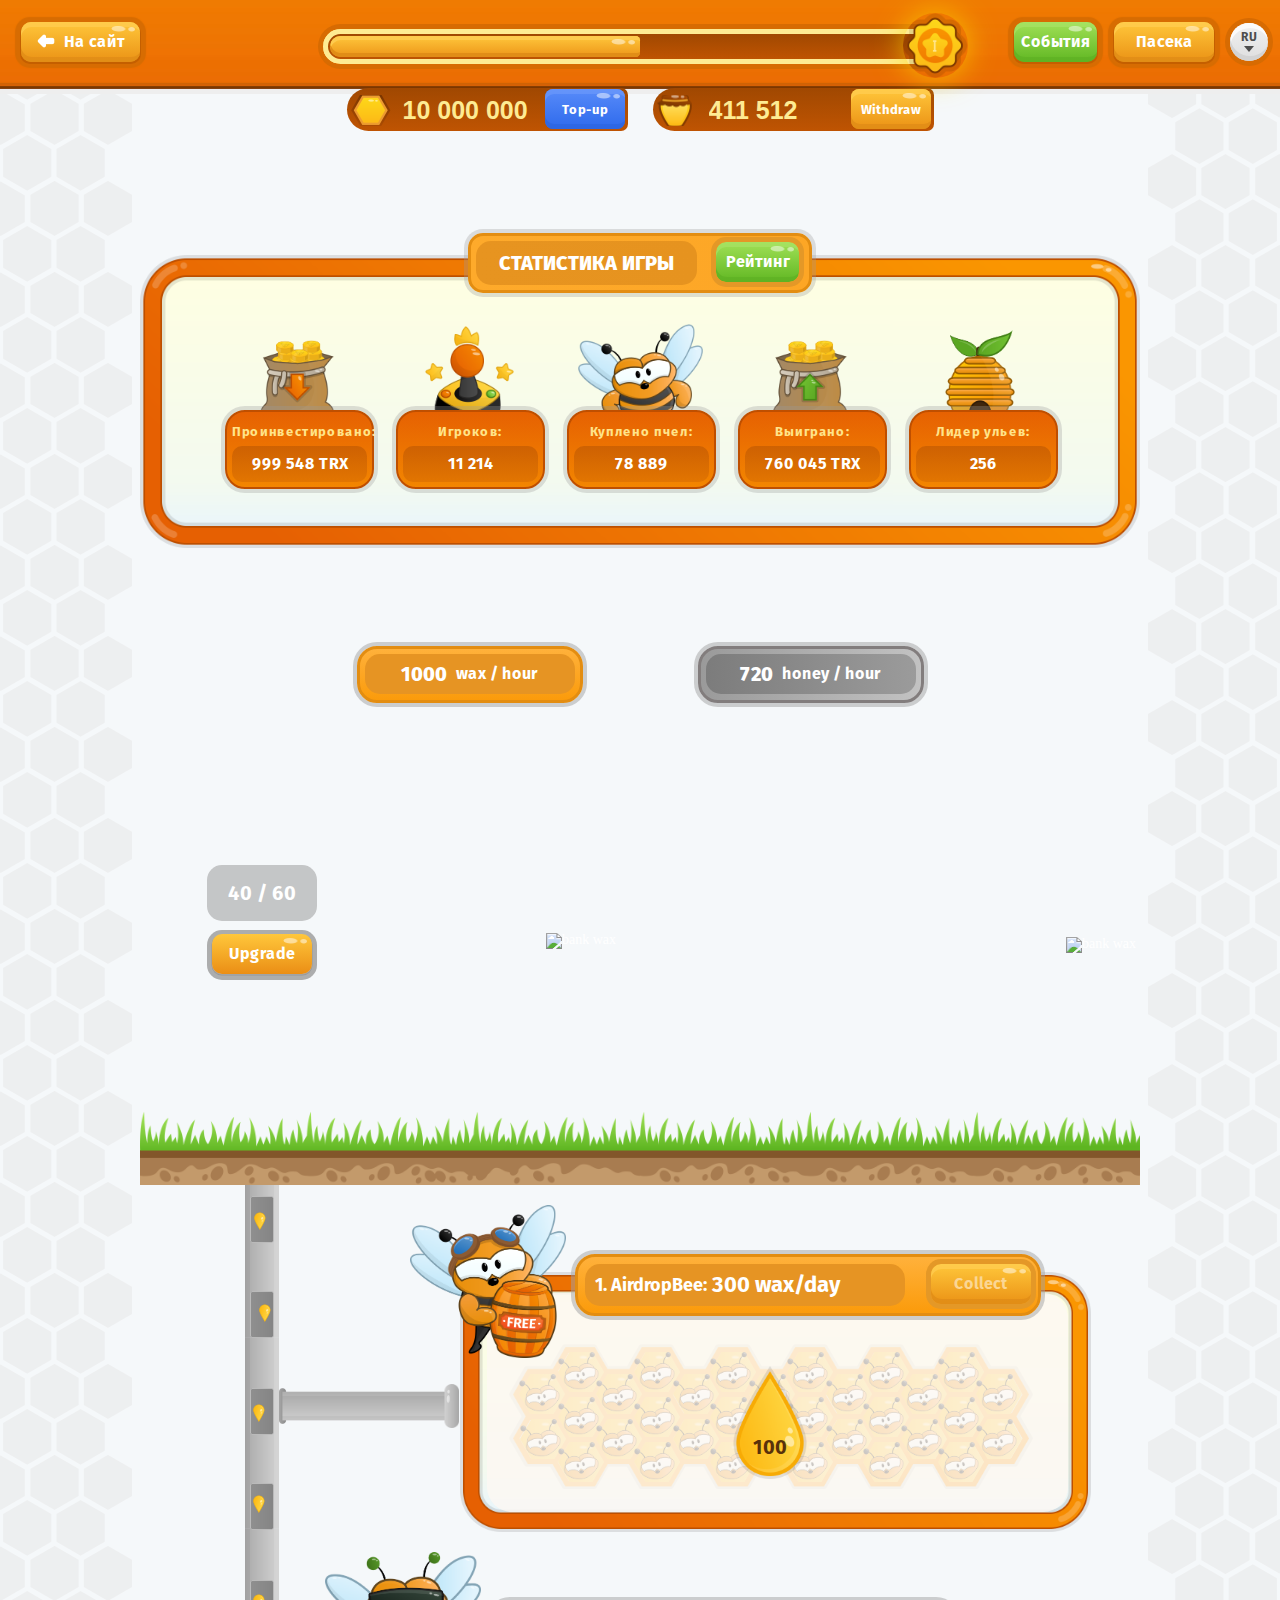
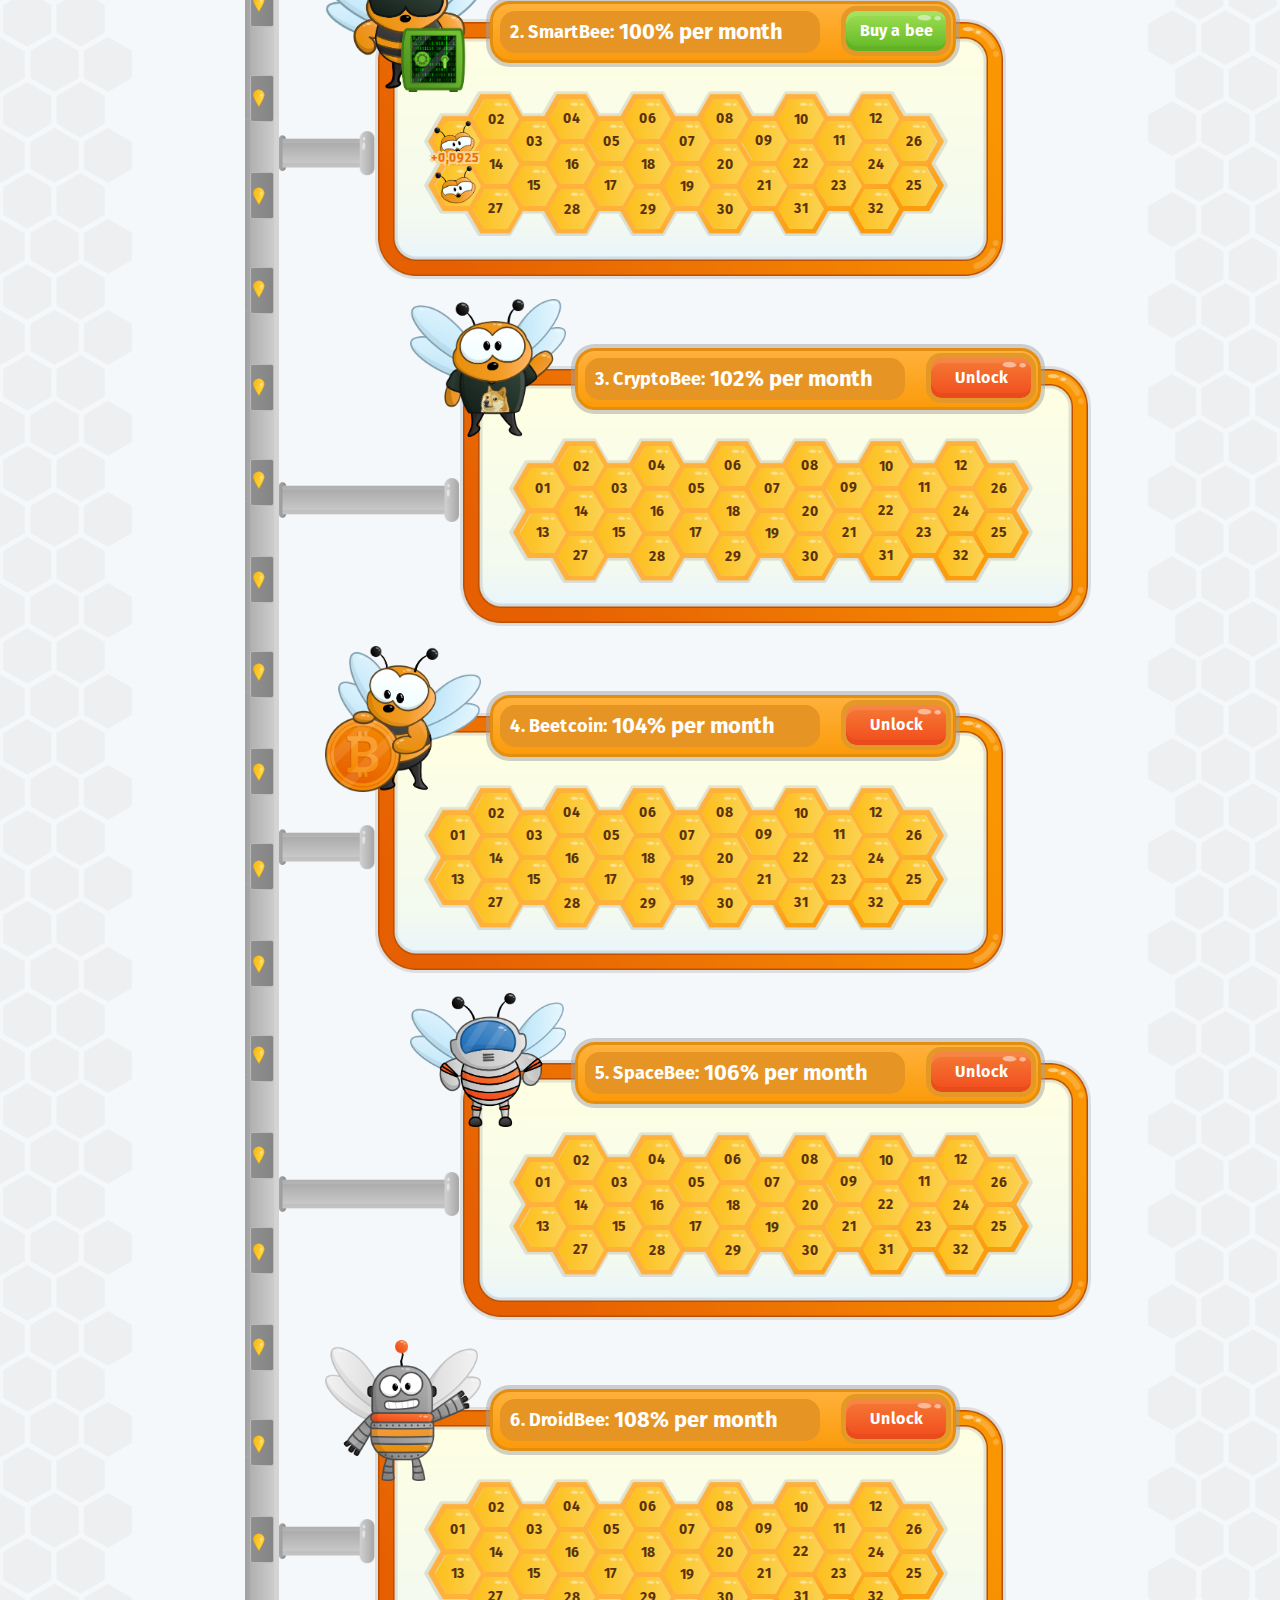
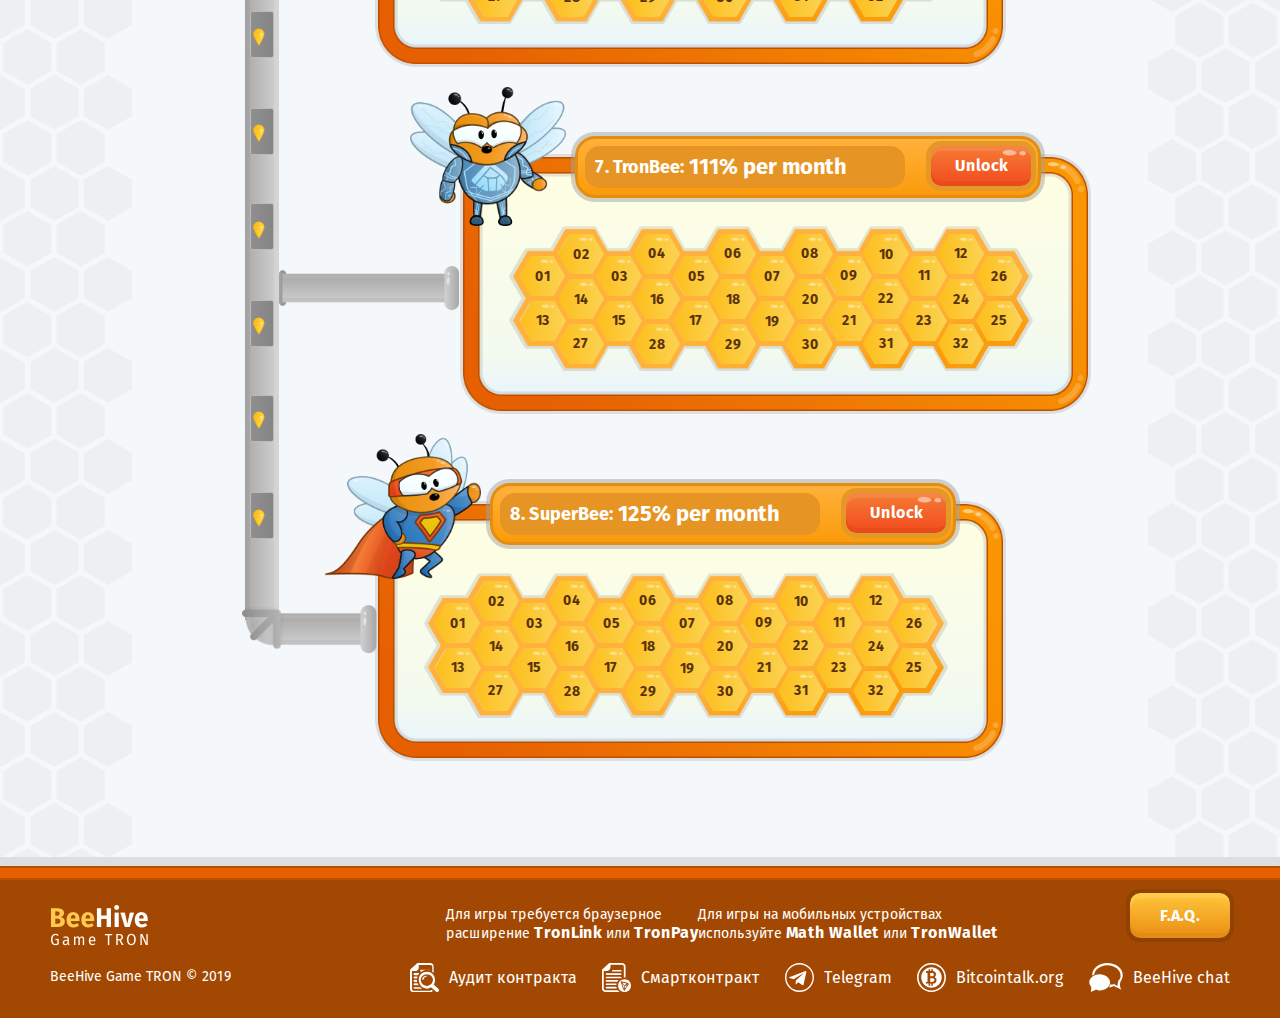
==== index.html @ 15881c10 "new" ====
<!DOCTYPE html>
<html lang="en">
<head>
    <meta charset="UTF-8">
    <title>Кабинет</title>
    <link rel="shortcut icon" href="image/favicon.ico" type="image/x-icon">
    <link rel="icon" href="image/favicon.ico" type="image/x-icon">
    <meta name="viewport" content="width=device-width, initial-scale=1, maximum-scale=1">
    <link rel="stylesheet" href="styles/jquery.mCustomScrollbar.css"/>
    <link rel="stylesheet" href="styles/jquery.flythat.css"/>
    <link rel="stylesheet" href="styles/style.css"/>
    <link rel="stylesheet" href="styles/media.css"/>
</head>
<body class="bg-body">
<header class="header">
    <div class="left-block">
        <div class="btn-back-wrapper">
            <a href="" class="button-btn back">
                <span>На сайт</span>
            </a>
        </div>
    </div>
    <div class="center-block">
         <div class="mobile-menu">
             <div class="btn-back-mobile-wrapper">
                <button type="button" class="button-btn btn-menu"></button>
            </div>
            <div class="wrapper-mobile-list">
                 <div class="header-mobile">
                     <h2 class="title-header-mobile">Меню</h2>
                     <div class="drop-down-lg">
                            <div class="btn-drop-down">
                                <span>ru</span>
                            </div>
                            <ul class="list-db">
                                <li>
                                    <span>ru</span>
                                </li>
                                <li>
                                    <span>en</span>
                                </li>
                                <li>
                                    <span>ru</span>
                                </li>
                                <li>
                                    <span>en</span>
                                </li>
                            </ul>
                        </div>
                        <button type="button" class="close-modal close-btn-mobile"></button>
                 </div>
                 <div class="wrapper-mobile-menu">
                    <ul class="list-button-menu">
                        <li class="item-menu">
                            <div class="btn-back-wrapper">
                                <a href="" class="button-btn back">
                                    <span>На сайт</span>
                                </a>
                            </div>
                        </li>
                        <li class="item-menu">
                            <a href="#" class="button-btn reit" data-flythat="#modal-text2">Рейтинг</a>
                        </li>
                        <li class="item-menu">
                            <div class="btn-back-wrapper">
                                <a href="#" class="button-btn btn-header" data-flythat="#modal-text">Пасека</a>
                            </div>
                        </li>
                        <li class="item-menu">
                            <div class="btn-back-wrapper">
                                <a href="#" class="button-btn" data-flythat="#modal-text11">События</a>
                            </div>
                        </li>
                    </ul>
                      <div class="section-game">
                        <div class="header-section">
                            <div class="name-title">
                                <h1>статистика игры</h1>
                            </div>
                        </div>
                        <div class="container-list-statistic">
                            <ul class="list-statistic">
                                <li class="statistic-item investment">
                                    <div class="container-list-stat-item">
                                        <div class="info-item">
                                            <h2 class="title-item">Проинвестировано:</h2>
                                            <div class="result">
                                                <p class="result-info">999 548 TRX</p>
                                            </div>
                                        </div>
                                    </div>
                                </li>
                                <li class="statistic-item players">
                                    <div class="container-list-stat-item">
                                        <div class="info-item">
                                            <h2 class="title-item">Игроков:</h2>
                                            <div class="result">
                                                <p class="result-info">11 214</p>
                                            </div>
                                        </div>
                                    </div>
                                </li>
                                <li class="statistic-item bee">
                                    <div class="container-list-stat-item">
                                        <div class="info-item">
                                            <h2 class="title-item">Куплено пчел:</h2>
                                            <div class="result">
                                                <p class="result-info">78 889</p>
                                            </div>
                                        </div>
                                    </div>
                                </li>
                                <li class="statistic-item won">
                                    <div class="container-list-stat-item">
                                        <div class="info-item">
                                            <h2 class="title-item">Выиграно:</h2>
                                            <div class="result">
                                                <p class="result-info">760 045 TRX</p>
                                            </div>
                                        </div>
                                    </div>
                                </li>
                                <li class="statistic-item hive">
                                    <div class="container-list-stat-item">
                                        <div class="info-item">
                                            <h2 class="title-item">Лидер ульев:</h2>
                                            <div class="result">
                                                <p class="result-info">256</p>
                                            </div>
                                        </div>
                                    </div>
                                </li>
                            </ul>
                        </div>
                    </div>
                    <div class="footer-modal-mobile">
                        <button type="button" class="button-btn close-mobile">Закрыть</button>
                    </div>
                </div>
            </div>
        </div>
        <form class="header-form">
            <div class="top-progress">
                <div class="container-top-progress">
                    <div class="progress-line"></div>
                </div>
                <a href="#" class="medal-after active-100" data-flythat="#modal-text13"></a>
            </div>
            <div class="container-bottom-input">
                <div class="wrapper-input">
                    <input type="text" class="input-form wax" placeholder="10 000 000"/>
                    <a href="#" class="button-btn blue-btn" data-flythat="#modal-text7">Top-up</a>
                </div>
                <div class="wrapper-input">
                    <input type="text" class="input-form honey" placeholder="411 512"/>
                    <a href="#" class="button-btn withdraw-btn" data-flythat="#modal-text6">Withdraw</a>
                </div>
            </div>
        </form>
    </div>
    <div class="right-block">
        <div class="left-header-content">
            <div class="btn-back-wrapper">
                <a href="#" class="button-btn btn-green" data-flythat="#modal-text11">События</a>
            </div>
            <div class="btn-back-wrapper">
                <a href="#" class="button-btn btn-header" data-flythat="#modal-text">Пасека</a>
            </div>
            <div class="drop-down-lg">
                <div class="btn-drop-down">
                    <span>ru</span>
                </div>
                <ul class="list-db">
                    <li>
                        <span>ru</span>
                    </li>
                    <li>
                        <span>en</span>
                    </li>
                </ul>
            </div>
        </div>
    </div>
</header>
<div class="container-game">
    <div class="section-game">
        <div class="header-section">
            <div class="name-title">
                <h1>статистика игры</h1>
            </div>
            <a href="#" class="button-btn btn-green reit" data-flythat="#modal-text2">Рейтинг</a>
        </div>
        <div class="container-list-statistic">
            <ul class="list-statistic">
                <li class="statistic-item investment">
                    <div class="container-list-stat-item">
                        <div class="info-item">
                            <h2 class="title-item">Проинвестировано:</h2>
                            <div class="result">
                                <p class="result-info">999 548 TRX</p>
                            </div>
                        </div>
                    </div>
                </li>
                <li class="statistic-item players">
                    <div class="container-list-stat-item">
                        <div class="info-item">
                            <h2 class="title-item">Игроков:</h2>
                            <div class="result">
                                <p class="result-info">11 214</p>
                            </div>
                        </div>
                    </div>
                </li>
                <li class="statistic-item bee">
                    <div class="container-list-stat-item">
                        <div class="info-item">
                            <h2 class="title-item">Куплено пчел:</h2>
                            <div class="result">
                                <p class="result-info">78 889</p>
                            </div>
                        </div>
                    </div>
                </li>
                <li class="statistic-item won">
                    <div class="container-list-stat-item">
                        <div class="info-item">
                            <h2 class="title-item">Выиграно:</h2>
                            <div class="result">
                                <p class="result-info">760 045 TRX</p>
                            </div>
                        </div>
                    </div>
                </li>
                <li class="statistic-item hive">
                    <div class="container-list-stat-item">
                        <div class="info-item">
                            <h2 class="title-item">Лидер ульев:</h2>
                            <div class="result">
                                <p class="result-info">256</p>
                            </div>
                        </div>
                    </div>
                </li>
            </ul>
        </div>
    </div>

    <div class="mechanism">
        <div class="pipes">
            <div class="wrapper-btn-upgrade mobile-upgrade">
                <a href="#" class="button-btn upgrade-btn" data-flythat="#modal-text8">upgrade</a>
            </div>
            <div class="wrapper-active">
                <div class="drop-wax"></div>
                <div class="active-bank">
                    <img src="image/wax-bank.png" alt="bank wax">
                </div>
            </div>
            <div class="wrapper-active-honey">
                <div class="drop-honey"></div>
                <div class="active-bank">
                    <img src="image/honey-bank.png" alt="bank wax">
                </div>
            </div>
            <div class="trumpet-wax"></div>
            <div class="trumpet-top"></div>
            <div class="trumpet-honey"></div>
            <div class="trumpet-left"></div>
            <div class="wax-and-honey-in-time">
                <div class="item-time wax-time">
                    <div class="container-item-time">
                        <div class="score">
                            <p>1000</p>
                            <span>wax / hour</span>
                        </div>
                    </div>
                </div>
                <div class="item-time honey-time">
                    <div class="container-item-time">
                        <div class="score">
                            <p>720</p>
                            <span>honey / hour</span>
                        </div>
                    </div>
                </div>
            </div>
        </div>
        <div class="mehanizm-container">
            <div class="upgrade">
                <div class="text-block-upgrade">
                    <span>40</span>
                    <span>/</span>
                    <span>60</span>
                </div>
                <div class="wrapper-btn-upgrade">
                    <a href="#" class="button-btn upgrade-btn" data-flythat="#modal-text8">upgrade</a>
                </div>
            </div>
        </div>
    </div>

    <div class="game-rounds">
        <div class="window">
            <div class="tryba-drop">
                <img src="image/drop-tryba.png" alt="drop"/>
            </div>
            <div class="tryba-drop">
                <img src="image/drop-tryba.png" alt="drop"/>
            </div>
            <div class="tryba-drop">
                <img src="image/drop-tryba.png" alt="drop"/>
            </div>
            <div class="tryba-drop">
                <img src="image/drop-tryba.png" alt="drop"/>
            </div>
            <div class="tryba-drop">
                <img src="image/drop-tryba.png" alt="drop"/>
            </div>
            <div class="tryba-drop">
                <img src="image/drop-tryba.png" alt="drop"/>
            </div>
            <div class="tryba-drop">
                <img src="image/drop-tryba.png" alt="drop"/>
            </div>
            <div class="tryba-drop">
                <img src="image/drop-tryba.png" alt="drop"/>
            </div>
            <div class="tryba-drop">
                <img src="image/drop-tryba.png" alt="drop"/>
            </div>
            <div class="tryba-drop">
                <img src="image/drop-tryba.png" alt="drop"/>
            </div>
            <div class="tryba-drop">
                <img src="image/drop-tryba.png" alt="drop"/>
            </div>
            <div class="tryba-drop">
                <img src="image/drop-tryba.png" alt="drop"/>
            </div>
            <div class="tryba-drop">
                <img src="image/drop-tryba.png" alt="drop"/>
            </div>
            <div class="tryba-drop">
                <img src="image/drop-tryba.png" alt="drop"/>
            </div>
            <div class="tryba-drop">
                <img src="image/drop-tryba.png" alt="drop"/>
            </div>
            <div class="tryba-drop">
                <img src="image/drop-tryba.png" alt="drop"/>
            </div>
            <div class="tryba-drop">
                <img src="image/drop-tryba.png" alt="drop"/>
            </div>
            <div class="tryba-drop">
                <img src="image/drop-tryba.png" alt="drop"/>
            </div>
            <div class="tryba-drop">
                <img src="image/drop-tryba.png" alt="drop"/>
            </div>
            <div class="tryba-drop">
                <img src="image/drop-tryba.png" alt="drop"/>
            </div>
            <div class="tryba-drop">
                <img src="image/drop-tryba.png" alt="drop"/>
            </div>
            <div class="tryba-drop">
                <img src="image/drop-tryba.png" alt="drop"/>
            </div>
            <div class="tryba-drop">
                <img src="image/drop-tryba.png" alt="drop"/>
            </div>
            <div class="tryba-drop">
                <img src="image/drop-tryba.png" alt="drop"/>
            </div>
            <div class="tryba-drop">
                <img src="image/drop-tryba.png" alt="drop"/>
            </div>
            <div class="tryba-drop">
                <img src="image/drop-tryba.png" alt="drop"/>
            </div>
            <div class="tryba-drop">
                <img src="image/drop-tryba.png" alt="drop"/>
            </div>
            <div class="tryba-drop">
                <img src="image/drop-tryba.png" alt="drop"/>
            </div>
            <div class="tryba-drop">
                <img src="image/drop-tryba.png" alt="drop"/>
            </div>
            <div class="tryba-drop">
                <img src="image/drop-tryba.png" alt="drop"/>
            </div>
            <div class="tryba-drop">
                <img src="image/drop-tryba.png" alt="drop"/>
            </div>
            <div class="tryba-drop">
                <img src="image/drop-tryba.png" alt="drop"/>
            </div>
            <div class="tryba-drop">
                <img src="image/drop-tryba.png" alt="drop"/>
            </div>
            <div class="tryba-drop">
                <img src="image/drop-tryba.png" alt="drop"/>
            </div>
            <div class="tryba-drop">
                <img src="image/drop-tryba.png" alt="drop"/>
            </div>
            <div class="tryba-drop">
                <img src="image/drop-tryba.png" alt="drop"/>
            </div>
            <div class="tryba-drop">
                <img src="image/drop-tryba.png" alt="drop"/>
            </div>
            <div class="tryba-drop">
                <img src="image/drop-tryba.png" alt="drop"/>
            </div>
        </div>
        <ul class="list-game-rounds">
            <li class="item-rounds">
                <div class="wrapper-content-round no-active-round airdrop-round">
                    <div class="header-round">
                        <div class="text-info-round">
                            <h3 class="title-round">1. AirdropBee:</h3>
                            <p class="info-round">300 wax/day</p>
                        </div>
                        <a href="#" class="button-btn btn-blue none-active" data-flythat="#modal-text10">Collect</a>
                    </div>
                    <div class="center-content-round">
                        <div class="sotu-container">
                            <div class="hexagon-container hexagon-1 active-bee">
                                <img src="image/by-bee.png">
                                <div class="hexagon"></div>
                                <div class="trx-rounde">
                                    <span>+0,0925</span>
                                </div>
                            </div>
                            <div class="hexagon-container hexagon-2 active-bee">
                                <img src="image/by-bee.png">
                                <div class="hexagon"></div>
                                <div class="trx-rounde">
                                    <span>+0,0925</span>
                                </div>
                            </div>
                            <div class="hexagon-container hexagon-3 active-bee">
                                <img src="image/by-bee.png">
                                <div class="hexagon"></div>
                                <div class="trx-rounde">
                                    <span>+0,0925</span>
                                </div>
                            </div>
                            <div class="hexagon-container hexagon-4 active-bee">
                                <img src="image/by-bee.png">
                                <div class="hexagon"></div>
                                <div class="trx-rounde">
                                    <span>+0,0925</span>
                                </div>
                            </div>
                            <div class="hexagon-container hexagon-5 active-bee">
                                <img src="image/by-bee.png">
                                <div class="hexagon"></div>
                                <div class="trx-rounde">
                                    <span>+0,0925</span>
                                </div>
                            </div>
                            <div class="hexagon-container hexagon-6 active-bee">
                                <img src="image/by-bee.png">
                                <div class="hexagon"></div>
                                <div class="trx-rounde">
                                    <span>+0,0925</span>
                                </div>
                            </div>
                            <div class="hexagon-container hexagon-7 active-bee">
                                <img src="image/by-bee.png">
                                <div class="hexagon"></div>
                                <div class="trx-rounde">
                                    <span>+0,0925</span>
                                </div>
                            </div>
                            <div class="hexagon-container hexagon-8 active-bee">
                                <img src="image/by-bee.png">
                                <div class="hexagon"></div>
                                <div class="trx-rounde">
                                    <span>+0,0925</span>
                                </div>
                            </div>
                            <div class="hexagon-container hexagon-9 active-bee">
                                <img src="image/by-bee.png">
                                <div class="hexagon"></div>
                                <div class="trx-rounde">
                                    <span>+0,0925</span>
                                </div>
                            </div>
                            <div class="hexagon-container hexagon-10 active-bee">
                                <img src="image/by-bee.png">
                                <div class="hexagon"></div>
                                <div class="trx-rounde">
                                    <span>+0,0925</span>
                                </div>
                            </div>
                            <div class="hexagon-container hexagon-11 active-bee">
                                <img src="image/by-bee.png">
                                <div class="hexagon"></div>
                                <div class="trx-rounde">
                                    <span>+0,0925</span>
                                </div>
                            </div>
                            <div class="hexagon-container hexagon-12 active-bee">
                                <img src="image/by-bee.png">
                                <div class="hexagon"></div>
                                <div class="trx-rounde">
                                    <span>+0,0925</span>
                                </div>
                            </div>
                            <div class="hexagon-container hexagon-13 active-bee">
                                <img src="image/by-bee.png">
                                <div class="hexagon"></div>
                                <div class="trx-rounde">
                                    <span>+0,0925</span>
                                </div>
                            </div>
                            <div class="hexagon-container hexagon-14 active-bee">
                                <img src="image/by-bee.png">
                                <div class="hexagon"></div>
                                <div class="trx-rounde">
                                    <span>+0,0925</span>
                                </div>
                            </div>
                            <div class="hexagon-container hexagon-15 active-bee">
                                <img src="image/by-bee.png">
                                <div class="hexagon"></div>
                                <div class="trx-rounde">
                                    <span>+0,0925</span>
                                </div>
                            </div>
                            <div class="hexagon-container hexagon-16 active-bee">
                                <img src="image/by-bee.png">
                                <div class="hexagon"></div>
                                <div class="trx-rounde">
                                    <span>+0,0925</span>
                                </div>
                            </div>
                            <div class="hexagon-container hexagon-17 active-bee">
                                <img src="image/by-bee.png">
                                <div class="hexagon"></div>
                                <div class="trx-rounde">
                                    <span>+0,0925</span>
                                </div>
                            </div>
                            <div class="hexagon-container hexagon-18 active-bee">
                                <img src="image/by-bee.png">
                                <div class="hexagon"></div>
                                <div class="trx-rounde">
                                    <span>+0,0925</span>
                                </div>
                            </div>
                            <div class="hexagon-container hexagon-19 active-bee">
                                <img src="image/by-bee.png">
                                <div class="hexagon"></div>
                                <div class="trx-rounde">
                                    <span>+0,0925</span>
                                </div>
                            </div>
                            <div class="hexagon-container hexagon-20 active-bee">
                                <img src="image/by-bee.png">
                                <div class="hexagon"></div>
                                <div class="trx-rounde">
                                    <span>+0,0925</span>
                                </div>
                            </div>
                            <div class="hexagon-container hexagon-21 active-bee">
                                <img src="image/by-bee.png">
                                <div class="hexagon"></div>
                                <div class="trx-rounde">
                                    <span>+0,0925</span>
                                </div>
                            </div>
                            <div class="hexagon-container hexagon-22 active-bee">
                                <img src="image/by-bee.png">
                                <div class="hexagon"></div>
                                <div class="trx-rounde">
                                    <span>+0,0925</span>
                                </div>
                            </div>
                            <div class="hexagon-container hexagon-23 active-bee">
                                <img src="image/by-bee.png">
                                <div class="hexagon"></div>
                                <div class="trx-rounde">
                                    <span>+0,0925</span>
                                </div>
                            </div>
                            <div class="hexagon-container hexagon-24 active-bee">
                                <img src="image/by-bee.png">
                                <div class="hexagon"></div>
                                <div class="trx-rounde">
                                    <span>+0,0925</span>
                                </div>
                            </div>
                            <div class="hexagon-container hexagon-25 active-bee">
                                <img src="image/by-bee.png">
                                <div class="hexagon"></div>
                                <div class="trx-rounde">
                                    <span>+0,0925</span>
                                </div>
                            </div>
                            <div class="hexagon-container hexagon-26 active-bee">
                                <img src="image/by-bee.png">
                                <div class="hexagon"></div>
                                <div class="trx-rounde">
                                    <span>+0,0925</span>
                                </div>
                            </div>
                            <div class="hexagon-container hexagon-27 active-bee">
                                <img src="image/by-bee.png">
                                <div class="hexagon"></div>
                                <div class="trx-rounde">
                                    <span>+0,0925</span>
                                </div>
                            </div>
                            <div class="hexagon-container hexagon-28 active-bee">
                                <img src="image/by-bee.png">
                                <div class="hexagon"></div>
                                <div class="trx-rounde">
                                    <span>+0,0925</span>
                                </div>
                            </div>
                            <div class="hexagon-container hexagon-29 active-bee">
                                <img src="image/by-bee.png">
                                <div class="hexagon"></div>
                                <div class="trx-rounde">
                                    <span>+0,0925</span>
                                </div>
                            </div>
                            <div class="hexagon-container hexagon-30 active-bee">
                                <img src="image/by-bee.png">
                                <div class="hexagon"></div>
                                <div class="trx-rounde">
                                    <span>+0,0925</span>
                                </div>
                            </div>
                            <div class="hexagon-container hexagon-31 active-bee">
                                <img src="image/by-bee.png">
                                <div class="hexagon"></div>
                                <div class="trx-rounde">
                                    <span>+0,0925</span>
                                </div>
                            </div>
                            <div class="hexagon-container hexagon-32 active-bee">
                                <img src="image/by-bee.png">
                                <div class="hexagon"></div>
                                <div class="trx-rounde">
                                    <span>+0,0925</span>
                                </div>
                            </div>
                        </div>
                    </div>
                    <div class="drop-big">
                        <img src="image/big-drop.png"/>
                        <div class="text-drop">
                            <span class="info-big-drop">100</span>
                        </div>
                    </div>
                </div>
            </li>
            <li class="item-rounds">
                <div class="wrapper-content-round smart-round">
                    <div class="header-round">
                        <div class="text-info-round">
                            <h3 class="title-round">2. SmartBee:</h3>
                            <p class="info-round">100% per month</p>
                        </div>
                        <a href="#" class="button-btn green-btn" data-flythat="#modal-text3">Buy a bee</a>
                    </div>
                    <div class="center-content-round">
                        <div class="sotu-container">
                            <div class="hexagon-container hexagon-1 active-bee">
                                <img src="image/by-bee.png">
                                <div class="hexagon">
                                    <span class="namber-wax">01</span>
                                </div>
                                <div class="trx-rounde active-trx">
                                    <span>+0,0925</span>
                                </div>
                            </div>
                            <div class="hexagon-container hexagon-2">
                                <img src="image/by-bee.png">
                                <div class="hexagon">
                                    <span class="namber-wax">02</span>
                                </div>
                                <div class="trx-rounde">
                                    <span>+0,0925</span>
                                </div>
                            </div>
                            <div class="hexagon-container hexagon-3">
                                <img src="image/by-bee.png">
                                <div class="hexagon">
                                    <span class="namber-wax">03</span>
                                </div>
                                <div class="trx-rounde">
                                    <span>+0,0925</span>
                                </div>
                            </div>
                            <div class="hexagon-container hexagon-4">
                                <img src="image/by-bee.png">
                                <div class="hexagon">
                                    <span class="namber-wax">04</span>
                                </div>
                                <div class="trx-rounde">
                                    <span>+0,0925</span>
                                </div>
                            </div>
                            <div class="hexagon-container hexagon-5">
                                <img src="image/by-bee.png">
                                <div class="hexagon">
                                    <span class="namber-wax">05</span>
                                </div>
                                <div class="trx-rounde">
                                    <span>+0,0925</span>
                                </div>
                            </div>
                            <div class="hexagon-container hexagon-6">
                                <img src="image/by-bee.png">
                                <div class="hexagon">
                                    <span class="namber-wax">06</span>
                                </div>
                                <div class="trx-rounde">
                                    <span>+0,0925</span>
                                </div>
                            </div>
                            <div class="hexagon-container hexagon-7">
                                <img src="image/by-bee.png">
                                <div class="hexagon">
                                    <span class="namber-wax">07</span>
                                </div>
                                <div class="trx-rounde">
                                    <span>+0,0925</span>
                                </div>
                            </div>
                            <div class="hexagon-container hexagon-8">
                                <img src="image/by-bee.png">
                                <div class="hexagon">
                                    <span class="namber-wax">08</span>
                                </div>
                                <div class="trx-rounde">
                                    <span>+0,0925</span>
                                </div>
                            </div>
                            <div class="hexagon-container hexagon-9">
                                <img src="image/by-bee.png">
                                <div class="hexagon">
                                    <span class="namber-wax">09</span>
                                </div>
                                <div class="trx-rounde">
                                    <span>+0,0925</span>
                                </div>
                            </div>
                            <div class="hexagon-container hexagon-10">
                                <img src="image/by-bee.png">
                                <div class="hexagon">
                                    <span class="namber-wax">10</span>
                                </div>
                                <div class="trx-rounde">
                                    <span>+0,0925</span>
                                </div>
                            </div>
                            <div class="hexagon-container hexagon-11">
                                <img src="image/by-bee.png">
                                <div class="hexagon">
                                    <span class="namber-wax">11</span>
                                </div>
                                <div class="trx-rounde">
                                    <span>+0,0925</span>
                                </div>
                            </div>
                            <div class="hexagon-container hexagon-12">
                                <img src="image/by-bee.png">
                                <div class="hexagon">
                                    <span class="namber-wax">12</span>
                                </div>
                                <div class="trx-rounde">
                                    <span>+0,0925</span>
                                </div>
                            </div>
                            <div class="hexagon-container hexagon-13 active-bee">
                                <img src="image/by-bee.png">
                                <div class="hexagon">
                                    <span class="namber-wax">13</span>
                                </div>
                                <div class="trx-rounde">
                                    <span>+0,0925</span>
                                </div>
                            </div>
                            <div class="hexagon-container hexagon-14">
                                <img src="image/by-bee.png">
                                <div class="hexagon">
                                    <span class="namber-wax">14</span>
                                </div>
                                <div class="trx-rounde">
                                    <span>+0,0925</span>
                                </div>
                            </div>
                            <div class="hexagon-container hexagon-15">
                                <img src="image/by-bee.png">
                                <div class="hexagon">
                                    <span class="namber-wax">15</span>
                                </div>
                                <div class="trx-rounde">
                                    <span>+0,0925</span>
                                </div>
                            </div>
                            <div class="hexagon-container hexagon-16">
                                <img src="image/by-bee.png">
                                <div class="hexagon">
                                    <span class="namber-wax">16</span>
                                </div>
                                <div class="trx-rounde">
                                    <span>+0,0925</span>
                                </div>
                            </div>
                            <div class="hexagon-container hexagon-17">
                                <img src="image/by-bee.png">
                                <div class="hexagon">
                                    <span class="namber-wax">17</span>
                                </div>
                                <div class="trx-rounde">
                                    <span>+0,0925</span>
                                </div>
                            </div>
                            <div class="hexagon-container hexagon-18">
                                <img src="image/by-bee.png">
                                <div class="hexagon">
                                    <span class="namber-wax">18</span>
                                </div>
                                <div class="trx-rounde">
                                    <span>+0,0925</span>
                                </div>
                            </div>
                            <div class="hexagon-container hexagon-19">
                                <img src="image/by-bee.png">
                                <div class="hexagon">
                                    <span class="namber-wax">19</span>
                                </div>
                                <div class="trx-rounde">
                                    <span>+0,0925</span>
                                </div>
                            </div>
                            <div class="hexagon-container hexagon-20">
                                <img src="image/by-bee.png">
                                <div class="hexagon">
                                    <span class="namber-wax">20</span>
                                </div>
                                <div class="trx-rounde">
                                    <span>+0,0925</span>
                                </div>
                            </div>
                            <div class="hexagon-container hexagon-21">
                                <img src="image/by-bee.png">
                                <div class="hexagon">
                                    <span class="namber-wax">21</span>
                                </div>
                                <div class="trx-rounde">
                                    <span>+0,0925</span>
                                </div>
                            </div>
                            <div class="hexagon-container hexagon-22">
                                <img src="image/by-bee.png">
                                <div class="hexagon">
                                    <span class="namber-wax">22</span>
                                </div>
                                <div class="trx-rounde">
                                    <span>+0,0925</span>
                                </div>
                            </div>
                            <div class="hexagon-container hexagon-23">
                                <img src="image/by-bee.png">
                                <div class="hexagon">
                                    <span class="namber-wax">23</span>
                                </div>
                                <div class="trx-rounde">
                                    <span>+0,0925</span>
                                </div>
                            </div>
                            <div class="hexagon-container hexagon-24">
                                <img src="image/by-bee.png">
                                <div class="hexagon">
                                    <span class="namber-wax">24</span>
                                </div>
                                <div class="trx-rounde">
                                    <span>+0,0925</span>
                                </div>
                            </div>
                            <div class="hexagon-container hexagon-25">
                                <img src="image/by-bee.png">
                                <div class="hexagon">
                                    <span class="namber-wax">25</span>
                                </div>
                                <div class="trx-rounde">
                                    <span>+0,0925</span>
                                </div>
                            </div>
                            <div class="hexagon-container hexagon-26">
                                <img src="image/by-bee.png">
                                <div class="hexagon">
                                    <span class="namber-wax">26</span>
                                </div>
                                <div class="trx-rounde">
                                    <span>+0,0925</span>
                                </div>
                            </div>
                            <div class="hexagon-container hexagon-27">
                                <img src="image/by-bee.png">
                                <div class="hexagon">
                                    <span class="namber-wax">27</span>
                                </div>
                                <div class="trx-rounde">
                                    <span>+0,0925</span>
                                </div>
                            </div>
                            <div class="hexagon-container hexagon-28">
                                <img src="image/by-bee.png">
                                <div class="hexagon">
                                    <span class="namber-wax">28</span>
                                </div>
                                <div class="trx-rounde">
                                    <span>+0,0925</span>
                                </div>
                            </div>
                            <div class="hexagon-container hexagon-29">
                                <img src="image/by-bee.png">
                                <div class="hexagon">
                                    <span class="namber-wax">29</span>
                                </div>
                                <div class="trx-rounde">
                                    <span>+0,0925</span>
                                </div>
                            </div>
                            <div class="hexagon-container hexagon-30">
                                <img src="image/by-bee.png">
                                <div class="hexagon">
                                    <span class="namber-wax">30</span>
                                </div>
                                <div class="trx-rounde">
                                    <span>+0,0925</span>
                                </div>
                            </div>
                            <div class="hexagon-container hexagon-31">
                                <img src="image/by-bee.png">
                                <div class="hexagon">
                                    <span class="namber-wax">31</span>
                                </div>
                                <div class="trx-rounde">
                                    <span>+0,0925</span>
                                </div>
                            </div>
                            <div class="hexagon-container hexagon-32">
                                <img src="image/by-bee.png">
                                <div class="hexagon">
                                    <span class="namber-wax">32</span>
                                </div>
                                <div class="trx-rounde">
                                    <span>+0,0925</span>
                                </div>
                            </div>
                        </div>
                    </div>
                </div>
            </li>
            <li class="item-rounds">
                <div class="wrapper-content-round crypto-round">
                    <div class="header-round">
                        <div class="text-info-round">
                            <h3 class="title-round">3. CryptoBee:</h3>
                            <p class="info-round">102% per month</p>
                        </div>
                        <a href="#" class="button-btn red-btn" data-flythat="#modal-text9">Unlock</a>
                    </div>
                    <div class="center-content-round">
                        <div class="sotu-container">
                            <div class="hexagon-container hexagon-1">
                                <img src="image/by-bee.png">
                                <div class="hexagon">
                                    <span class="namber-wax">01</span>
                                </div>
                                <div class="trx-rounde">
                                    <span>+0,0925</span>
                                </div>
                            </div>
                            <div class="hexagon-container hexagon-2">
                                <img src="image/by-bee.png">
                                <div class="hexagon">
                                    <span class="namber-wax">02</span>
                                </div>
                                <div class="trx-rounde">
                                    <span>+0,0925</span>
                                </div>
                            </div>
                            <div class="hexagon-container hexagon-3">
                                <img src="image/by-bee.png">
                                <div class="hexagon">
                                    <span class="namber-wax">03</span>
                                </div>
                                <div class="trx-rounde">
                                    <span>+0,0925</span>
                                </div>
                            </div>
                            <div class="hexagon-container hexagon-4">
                                <img src="image/by-bee.png">
                                <div class="hexagon">
                                    <span class="namber-wax">04</span>
                                </div>
                                <div class="trx-rounde">
                                    <span>+0,0925</span>
                                </div>
                            </div>
                            <div class="hexagon-container hexagon-5">
                                <img src="image/by-bee.png">
                                <div class="hexagon">
                                    <span class="namber-wax">05</span>
                                </div>
                                <div class="trx-rounde">
                                    <span>+0,0925</span>
                                </div>
                            </div>
                            <div class="hexagon-container hexagon-6">
                                <img src="image/by-bee.png">
                                <div class="hexagon">
                                    <span class="namber-wax">06</span>
                                </div>
                                <div class="trx-rounde">
                                    <span>+0,0925</span>
                                </div>
                            </div>
                            <div class="hexagon-container hexagon-7">
                                <img src="image/by-bee.png">
                                <div class="hexagon">
                                    <span class="namber-wax">07</span>
                                </div>
                                <div class="trx-rounde">
                                    <span>+0,0925</span>
                                </div>
                            </div>
                            <div class="hexagon-container hexagon-8">
                                <img src="image/by-bee.png">
                                <div class="hexagon">
                                    <span class="namber-wax">08</span>
                                </div>
                                <div class="trx-rounde">
                                    <span>+0,0925</span>
                                </div>
                            </div>
                            <div class="hexagon-container hexagon-9">
                                <img src="image/by-bee.png">
                                <div class="hexagon">
                                    <span class="namber-wax">09</span>
                                </div>
                                <div class="trx-rounde">
                                    <span>+0,0925</span>
                                </div>
                            </div>
                            <div class="hexagon-container hexagon-10">
                                <img src="image/by-bee.png">
                                <div class="hexagon">
                                    <span class="namber-wax">10</span>
                                </div>
                                <div class="trx-rounde">
                                    <span>+0,0925</span>
                                </div>
                            </div>
                            <div class="hexagon-container hexagon-11">
                                <img src="image/by-bee.png">
                                <div class="hexagon">
                                    <span class="namber-wax">11</span>
                                </div>
                                <div class="trx-rounde">
                                    <span>+0,0925</span>
                                </div>
                            </div>
                            <div class="hexagon-container hexagon-12">
                                <img src="image/by-bee.png">
                                <div class="hexagon">
                                    <span class="namber-wax">12</span>
                                </div>
                                <div class="trx-rounde">
                                    <span>+0,0925</span>
                                </div>
                            </div>
                            <div class="hexagon-container hexagon-13">
                                <img src="image/by-bee.png">
                                <div class="hexagon">
                                    <span class="namber-wax">13</span>
                                </div>
                                <div class="trx-rounde">
                                    <span>+0,0925</span>
                                </div>
                            </div>
                            <div class="hexagon-container hexagon-14">
                                <img src="image/by-bee.png">
                                <div class="hexagon">
                                    <span class="namber-wax">14</span>
                                </div>
                                <div class="trx-rounde">
                                    <span>+0,0925</span>
                                </div>
                            </div>
                            <div class="hexagon-container hexagon-15">
                                <img src="image/by-bee.png">
                                <div class="hexagon">
                                    <span class="namber-wax">15</span>
                                </div>
                                <div class="trx-rounde">
                                    <span>+0,0925</span>
                                </div>
                            </div>
                            <div class="hexagon-container hexagon-16">
                                <img src="image/by-bee.png">
                                <div class="hexagon">
                                    <span class="namber-wax">16</span>
                                </div>
                                <div class="trx-rounde">
                                    <span>+0,0925</span>
                                </div>
                            </div>
                            <div class="hexagon-container hexagon-17">
                                <img src="image/by-bee.png">
                                <div class="hexagon">
                                    <span class="namber-wax">17</span>
                                </div>
                                <div class="trx-rounde">
                                    <span>+0,0925</span>
                                </div>
                            </div>
                            <div class="hexagon-container hexagon-18">
                                <img src="image/by-bee.png">
                                <div class="hexagon">
                                    <span class="namber-wax">18</span>
                                </div>
                                <div class="trx-rounde">
                                    <span>+0,0925</span>
                                </div>
                            </div>
                            <div class="hexagon-container hexagon-19">
                                <img src="image/by-bee.png">
                                <div class="hexagon">
                                    <span class="namber-wax">19</span>
                                </div>
                                <div class="trx-rounde">
                                    <span>+0,0925</span>
                                </div>
                            </div>
                            <div class="hexagon-container hexagon-20">
                                <img src="image/by-bee.png">
                                <div class="hexagon">
                                    <span class="namber-wax">20</span>
                                </div>
                                <div class="trx-rounde">
                                    <span>+0,0925</span>
                                </div>
                            </div>
                            <div class="hexagon-container hexagon-21">
                                <img src="image/by-bee.png">
                                <div class="hexagon">
                                    <span class="namber-wax">21</span>
                                </div>
                                <div class="trx-rounde">
                                    <span>+0,0925</span>
                                </div>
                            </div>
                            <div class="hexagon-container hexagon-22">
                                <img src="image/by-bee.png">
                                <div class="hexagon">
                                    <span class="namber-wax">22</span>
                                </div>
                                <div class="trx-rounde">
                                    <span>+0,0925</span>
                                </div>
                            </div>
                            <div class="hexagon-container hexagon-23">
                                <img src="image/by-bee.png">
                                <div class="hexagon">
                                    <span class="namber-wax">23</span>
                                </div>
                                <div class="trx-rounde">
                                    <span>+0,0925</span>
                                </div>
                            </div>
                            <div class="hexagon-container hexagon-24">
                                <img src="image/by-bee.png">
                                <div class="hexagon">
                                    <span class="namber-wax">24</span>
                                </div>
                                <div class="trx-rounde">
                                    <span>+0,0925</span>
                                </div>
                            </div>
                            <div class="hexagon-container hexagon-25">
                                <img src="image/by-bee.png">
                                <div class="hexagon">
                                    <span class="namber-wax">25</span>
                                </div>
                                <div class="trx-rounde">
                                    <span>+0,0925</span>
                                </div>
                            </div>
                            <div class="hexagon-container hexagon-26">
                                <img src="image/by-bee.png">
                                <div class="hexagon">
                                    <span class="namber-wax">26</span>
                                </div>
                                <div class="trx-rounde">
                                    <span>+0,0925</span>
                                </div>
                            </div>
                            <div class="hexagon-container hexagon-27">
                                <img src="image/by-bee.png">
                                <div class="hexagon">
                                    <span class="namber-wax">27</span>
                                </div>
                                <div class="trx-rounde">
                                    <span>+0,0925</span>
                                </div>
                            </div>
                            <div class="hexagon-container hexagon-28">
                                <img src="image/by-bee.png">
                                <div class="hexagon">
                                    <span class="namber-wax">28</span>
                                </div>
                                <div class="trx-rounde">
                                    <span>+0,0925</span>
                                </div>
                            </div>
                            <div class="hexagon-container hexagon-29">
                                <img src="image/by-bee.png">
                                <div class="hexagon">
                                    <span class="namber-wax">29</span>
                                </div>
                                <div class="trx-rounde">
                                    <span>+0,0925</span>
                                </div>
                            </div>
                            <div class="hexagon-container hexagon-30">
                                <img src="image/by-bee.png">
                                <div class="hexagon">
                                    <span class="namber-wax">30</span>
                                </div>
                                <div class="trx-rounde">
                                    <span>+0,0925</span>
                                </div>
                            </div>
                            <div class="hexagon-container hexagon-31">
                                <img src="image/by-bee.png">
                                <div class="hexagon">
                                    <span class="namber-wax">31</span>
                                </div>
                                <div class="trx-rounde">
                                    <span>+0,0925</span>
                                </div>
                            </div>
                            <div class="hexagon-container hexagon-32">
                                <img src="image/by-bee.png">
                                <div class="hexagon">
                                    <span class="namber-wax">32</span>
                                </div>
                                <div class="trx-rounde">
                                    <span>+0,0925</span>
                                </div>
                            </div>
                        </div>
                    </div>
                </div>
            </li>
            <li class="item-rounds">
                <div class="wrapper-content-round beetcoin-round">
                    <div class="header-round">
                        <div class="text-info-round">
                            <h3 class="title-round">4. Beetcoin:</h3>
                            <p class="info-round">104% per month</p>
                        </div>
                        <a href="" class="button-btn red-btn">Unlock</a>
                    </div>
                    <div class="center-content-round">
                        <div class="sotu-container">
                            <div class="hexagon-container hexagon-1">
                                <img src="image/by-bee.png">
                                <div class="hexagon">
                                    <span class="namber-wax">01</span>
                                </div>
                                <div class="trx-rounde">
                                    <span>+0,0925</span>
                                </div>
                            </div>
                            <div class="hexagon-container hexagon-2">
                                <img src="image/by-bee.png">
                                <div class="hexagon">
                                    <span class="namber-wax">02</span>
                                </div>
                                <div class="trx-rounde">
                                    <span>+0,0925</span>
                                </div>
                            </div>
                            <div class="hexagon-container hexagon-3">
                                <img src="image/by-bee.png">
                                <div class="hexagon">
                                    <span class="namber-wax">03</span>
                                </div>
                                <div class="trx-rounde">
                                    <span>+0,0925</span>
                                </div>
                            </div>
                            <div class="hexagon-container hexagon-4">
                                <img src="image/by-bee.png">
                                <div class="hexagon">
                                    <span class="namber-wax">04</span>
                                </div>
                                <div class="trx-rounde">
                                    <span>+0,0925</span>
                                </div>
                            </div>
                            <div class="hexagon-container hexagon-5">
                                <img src="image/by-bee.png">
                                <div class="hexagon">
                                    <span class="namber-wax">05</span>
                                </div>
                                <div class="trx-rounde">
                                    <span>+0,0925</span>
                                </div>
                            </div>
                            <div class="hexagon-container hexagon-6">
                                <img src="image/by-bee.png">
                                <div class="hexagon">
                                    <span class="namber-wax">06</span>
                                </div>
                                <div class="trx-rounde">
                                    <span>+0,0925</span>
                                </div>
                            </div>
                            <div class="hexagon-container hexagon-7">
                                <img src="image/by-bee.png">
                                <div class="hexagon">
                                    <span class="namber-wax">07</span>
                                </div>
                                <div class="trx-rounde">
                                    <span>+0,0925</span>
                                </div>
                            </div>
                            <div class="hexagon-container hexagon-8">
                                <img src="image/by-bee.png">
                                <div class="hexagon">
                                    <span class="namber-wax">08</span>
                                </div>
                                <div class="trx-rounde">
                                    <span>+0,0925</span>
                                </div>
                            </div>
                            <div class="hexagon-container hexagon-9">
                                <img src="image/by-bee.png">
                                <div class="hexagon">
                                    <span class="namber-wax">09</span>
                                </div>
                                <div class="trx-rounde">
                                    <span>+0,0925</span>
                                </div>
                            </div>
                            <div class="hexagon-container hexagon-10">
                                <img src="image/by-bee.png">
                                <div class="hexagon">
                                    <span class="namber-wax">10</span>
                                </div>
                                <div class="trx-rounde">
                                    <span>+0,0925</span>
                                </div>
                            </div>
                            <div class="hexagon-container hexagon-11">
                                <img src="image/by-bee.png">
                                <div class="hexagon">
                                    <span class="namber-wax">11</span>
                                </div>
                                <div class="trx-rounde">
                                    <span>+0,0925</span>
                                </div>
                            </div>
                            <div class="hexagon-container hexagon-12">
                                <img src="image/by-bee.png">
                                <div class="hexagon">
                                    <span class="namber-wax">12</span>
                                </div>
                                <div class="trx-rounde">
                                    <span>+0,0925</span>
                                </div>
                            </div>
                            <div class="hexagon-container hexagon-13">
                                <img src="image/by-bee.png">
                                <div class="hexagon">
                                    <span class="namber-wax">13</span>
                                </div>
                                <div class="trx-rounde">
                                    <span>+0,0925</span>
                                </div>
                            </div>
                            <div class="hexagon-container hexagon-14">
                                <img src="image/by-bee.png">
                                <div class="hexagon">
                                    <span class="namber-wax">14</span>
                                </div>
                                <div class="trx-rounde">
                                    <span>+0,0925</span>
                                </div>
                            </div>
                            <div class="hexagon-container hexagon-15">
                                <img src="image/by-bee.png">
                                <div class="hexagon">
                                    <span class="namber-wax">15</span>
                                </div>
                                <div class="trx-rounde">
                                    <span>+0,0925</span>
                                </div>
                            </div>
                            <div class="hexagon-container hexagon-16">
                                <img src="image/by-bee.png">
                                <div class="hexagon">
                                    <span class="namber-wax">16</span>
                                </div>
                                <div class="trx-rounde">
                                    <span>+0,0925</span>
                                </div>
                            </div>
                            <div class="hexagon-container hexagon-17">
                                <img src="image/by-bee.png">
                                <div class="hexagon">
                                    <span class="namber-wax">17</span>
                                </div>
                                <div class="trx-rounde">
                                    <span>+0,0925</span>
                                </div>
                            </div>
                            <div class="hexagon-container hexagon-18">
                                <img src="image/by-bee.png">
                                <div class="hexagon">
                                    <span class="namber-wax">18</span>
                                </div>
                                <div class="trx-rounde">
                                    <span>+0,0925</span>
                                </div>
                            </div>
                            <div class="hexagon-container hexagon-19">
                                <img src="image/by-bee.png">
                                <div class="hexagon">
                                    <span class="namber-wax">19</span>
                                </div>
                                <div class="trx-rounde">
                                    <span>+0,0925</span>
                                </div>
                            </div>
                            <div class="hexagon-container hexagon-20">
                                <img src="image/by-bee.png">
                                <div class="hexagon">
                                    <span class="namber-wax">20</span>
                                </div>
                                <div class="trx-rounde">
                                    <span>+0,0925</span>
                                </div>
                            </div>
                            <div class="hexagon-container hexagon-21">
                                <img src="image/by-bee.png">
                                <div class="hexagon">
                                    <span class="namber-wax">21</span>
                                </div>
                                <div class="trx-rounde">
                                    <span>+0,0925</span>
                                </div>
                            </div>
                            <div class="hexagon-container hexagon-22">
                                <img src="image/by-bee.png">
                                <div class="hexagon">
                                    <span class="namber-wax">22</span>
                                </div>
                                <div class="trx-rounde">
                                    <span>+0,0925</span>
                                </div>
                            </div>
                            <div class="hexagon-container hexagon-23">
                                <img src="image/by-bee.png">
                                <div class="hexagon">
                                    <span class="namber-wax">23</span>
                                </div>
                                <div class="trx-rounde">
                                    <span>+0,0925</span>
                                </div>
                            </div>
                            <div class="hexagon-container hexagon-24">
                                <img src="image/by-bee.png">
                                <div class="hexagon">
                                    <span class="namber-wax">24</span>
                                </div>
                                <div class="trx-rounde">
                                    <span>+0,0925</span>
                                </div>
                            </div>
                            <div class="hexagon-container hexagon-25">
                                <img src="image/by-bee.png">
                                <div class="hexagon">
                                    <span class="namber-wax">25</span>
                                </div>
                                <div class="trx-rounde">
                                    <span>+0,0925</span>
                                </div>
                            </div>
                            <div class="hexagon-container hexagon-26">
                                <img src="image/by-bee.png">
                                <div class="hexagon">
                                    <span class="namber-wax">26</span>
                                </div>
                                <div class="trx-rounde">
                                    <span>+0,0925</span>
                                </div>
                            </div>
                            <div class="hexagon-container hexagon-27">
                                <img src="image/by-bee.png">
                                <div class="hexagon">
                                    <span class="namber-wax">27</span>
                                </div>
                                <div class="trx-rounde">
                                    <span>+0,0925</span>
                                </div>
                            </div>
                            <div class="hexagon-container hexagon-28">
                                <img src="image/by-bee.png">
                                <div class="hexagon">
                                    <span class="namber-wax">28</span>
                                </div>
                                <div class="trx-rounde">
                                    <span>+0,0925</span>
                                </div>
                            </div>
                            <div class="hexagon-container hexagon-29">
                                <img src="image/by-bee.png">
                                <div class="hexagon">
                                    <span class="namber-wax">29</span>
                                </div>
                                <div class="trx-rounde">
                                    <span>+0,0925</span>
                                </div>
                            </div>
                            <div class="hexagon-container hexagon-30">
                                <img src="image/by-bee.png">
                                <div class="hexagon">
                                    <span class="namber-wax">30</span>
                                </div>
                                <div class="trx-rounde">
                                    <span>+0,0925</span>
                                </div>
                            </div>
                            <div class="hexagon-container hexagon-31">
                                <img src="image/by-bee.png">
                                <div class="hexagon">
                                    <span class="namber-wax">31</span>
                                </div>
                                <div class="trx-rounde">
                                    <span>+0,0925</span>
                                </div>
                            </div>
                            <div class="hexagon-container hexagon-32">
                                <img src="image/by-bee.png">
                                <div class="hexagon">
                                    <span class="namber-wax">32</span>
                                </div>
                                <div class="trx-rounde">
                                    <span>+0,0925</span>
                                </div>
                            </div>
                        </div>
                    </div>
                </div>
            </li>
            <li class="item-rounds">
                <div class="wrapper-content-round space-round">
                    <div class="header-round">
                        <div class="text-info-round">
                            <h3 class="title-round">5. SpaceBee:</h3>
                            <p class="info-round">106% per month</p>
                        </div>
                        <a href="" class="button-btn red-btn">Unlock</a>
                    </div>
                    <div class="center-content-round">
                        <div class="sotu-container">
                            <div class="hexagon-container hexagon-1">
                                <img src="image/by-bee.png">
                                <div class="hexagon">
                                    <span class="namber-wax">01</span>
                                </div>
                                <div class="trx-rounde">
                                    <span>+0,0925</span>
                                </div>
                            </div>
                            <div class="hexagon-container hexagon-2">
                                <img src="image/by-bee.png">
                                <div class="hexagon">
                                    <span class="namber-wax">02</span>
                                </div>
                                <div class="trx-rounde">
                                    <span>+0,0925</span>
                                </div>
                            </div>
                            <div class="hexagon-container hexagon-3">
                                <img src="image/by-bee.png">
                                <div class="hexagon">
                                    <span class="namber-wax">03</span>
                                </div>
                                <div class="trx-rounde">
                                    <span>+0,0925</span>
                                </div>
                            </div>
                            <div class="hexagon-container hexagon-4">
                                <img src="image/by-bee.png">
                                <div class="hexagon">
                                    <span class="namber-wax">04</span>
                                </div>
                                <div class="trx-rounde">
                                    <span>+0,0925</span>
                                </div>
                            </div>
                            <div class="hexagon-container hexagon-5">
                                <img src="image/by-bee.png">
                                <div class="hexagon">
                                    <span class="namber-wax">05</span>
                                </div>
                                <div class="trx-rounde">
                                    <span>+0,0925</span>
                                </div>
                            </div>
                            <div class="hexagon-container hexagon-6">
                                <img src="image/by-bee.png">
                                <div class="hexagon">
                                    <span class="namber-wax">06</span>
                                </div>
                                <div class="trx-rounde">
                                    <span>+0,0925</span>
                                </div>
                            </div>
                            <div class="hexagon-container hexagon-7">
                                <img src="image/by-bee.png">
                                <div class="hexagon">
                                    <span class="namber-wax">07</span>
                                </div>
                                <div class="trx-rounde">
                                    <span>+0,0925</span>
                                </div>
                            </div>
                            <div class="hexagon-container hexagon-8">
                                <img src="image/by-bee.png">
                                <div class="hexagon">
                                    <span class="namber-wax">08</span>
                                </div>
                                <div class="trx-rounde">
                                    <span>+0,0925</span>
                                </div>
                            </div>
                            <div class="hexagon-container hexagon-9">
                                <img src="image/by-bee.png">
                                <div class="hexagon">
                                    <span class="namber-wax">09</span>
                                </div>
                                <div class="trx-rounde">
                                    <span>+0,0925</span>
                                </div>
                            </div>
                            <div class="hexagon-container hexagon-10">
                                <img src="image/by-bee.png">
                                <div class="hexagon">
                                    <span class="namber-wax">10</span>
                                </div>
                                <div class="trx-rounde">
                                    <span>+0,0925</span>
                                </div>
                            </div>
                            <div class="hexagon-container hexagon-11">
                                <img src="image/by-bee.png">
                                <div class="hexagon">
                                    <span class="namber-wax">11</span>
                                </div>
                                <div class="trx-rounde">
                                    <span>+0,0925</span>
                                </div>
                            </div>
                            <div class="hexagon-container hexagon-12">
                                <img src="image/by-bee.png">
                                <div class="hexagon">
                                    <span class="namber-wax">12</span>
                                </div>
                                <div class="trx-rounde">
                                    <span>+0,0925</span>
                                </div>
                            </div>
                            <div class="hexagon-container hexagon-13">
                                <img src="image/by-bee.png">
                                <div class="hexagon">
                                    <span class="namber-wax">13</span>
                                </div>
                                <div class="trx-rounde">
                                    <span>+0,0925</span>
                                </div>
                            </div>
                            <div class="hexagon-container hexagon-14">
                                <img src="image/by-bee.png">
                                <div class="hexagon">
                                    <span class="namber-wax">14</span>
                                </div>
                                <div class="trx-rounde">
                                    <span>+0,0925</span>
                                </div>
                            </div>
                            <div class="hexagon-container hexagon-15">
                                <img src="image/by-bee.png">
                                <div class="hexagon">
                                    <span class="namber-wax">15</span>
                                </div>
                                <div class="trx-rounde">
                                    <span>+0,0925</span>
                                </div>
                            </div>
                            <div class="hexagon-container hexagon-16">
                                <img src="image/by-bee.png">
                                <div class="hexagon">
                                    <span class="namber-wax">16</span>
                                </div>
                                <div class="trx-rounde">
                                    <span>+0,0925</span>
                                </div>
                            </div>
                            <div class="hexagon-container hexagon-17">
                                <img src="image/by-bee.png">
                                <div class="hexagon">
                                    <span class="namber-wax">17</span>
                                </div>
                                <div class="trx-rounde">
                                    <span>+0,0925</span>
                                </div>
                            </div>
                            <div class="hexagon-container hexagon-18">
                                <img src="image/by-bee.png">
                                <div class="hexagon">
                                    <span class="namber-wax">18</span>
                                </div>
                                <div class="trx-rounde">
                                    <span>+0,0925</span>
                                </div>
                            </div>
                            <div class="hexagon-container hexagon-19">
                                <img src="image/by-bee.png">
                                <div class="hexagon">
                                    <span class="namber-wax">19</span>
                                </div>
                                <div class="trx-rounde">
                                    <span>+0,0925</span>
                                </div>
                            </div>
                            <div class="hexagon-container hexagon-20">
                                <img src="image/by-bee.png">
                                <div class="hexagon">
                                    <span class="namber-wax">20</span>
                                </div>
                                <div class="trx-rounde">
                                    <span>+0,0925</span>
                                </div>
                            </div>
                            <div class="hexagon-container hexagon-21">
                                <img src="image/by-bee.png">
                                <div class="hexagon">
                                    <span class="namber-wax">21</span>
                                </div>
                                <div class="trx-rounde">
                                    <span>+0,0925</span>
                                </div>
                            </div>
                            <div class="hexagon-container hexagon-22">
                                <img src="image/by-bee.png">
                                <div class="hexagon">
                                    <span class="namber-wax">22</span>
                                </div>
                                <div class="trx-rounde">
                                    <span>+0,0925</span>
                                </div>
                            </div>
                            <div class="hexagon-container hexagon-23">
                                <img src="image/by-bee.png">
                                <div class="hexagon">
                                    <span class="namber-wax">23</span>
                                </div>
                                <div class="trx-rounde">
                                    <span>+0,0925</span>
                                </div>
                            </div>
                            <div class="hexagon-container hexagon-24">
                                <img src="image/by-bee.png">
                                <div class="hexagon">
                                    <span class="namber-wax">24</span>
                                </div>
                                <div class="trx-rounde">
                                    <span>+0,0925</span>
                                </div>
                            </div>
                            <div class="hexagon-container hexagon-25">
                                <img src="image/by-bee.png">
                                <div class="hexagon">
                                    <span class="namber-wax">25</span>
                                </div>
                                <div class="trx-rounde">
                                    <span>+0,0925</span>
                                </div>
                            </div>
                            <div class="hexagon-container hexagon-26">
                                <img src="image/by-bee.png">
                                <div class="hexagon">
                                    <span class="namber-wax">26</span>
                                </div>
                                <div class="trx-rounde">
                                    <span>+0,0925</span>
                                </div>
                            </div>
                            <div class="hexagon-container hexagon-27">
                                <img src="image/by-bee.png">
                                <div class="hexagon">
                                    <span class="namber-wax">27</span>
                                </div>
                                <div class="trx-rounde">
                                    <span>+0,0925</span>
                                </div>
                            </div>
                            <div class="hexagon-container hexagon-28">
                                <img src="image/by-bee.png">
                                <div class="hexagon">
                                    <span class="namber-wax">28</span>
                                </div>
                                <div class="trx-rounde">
                                    <span>+0,0925</span>
                                </div>
                            </div>
                            <div class="hexagon-container hexagon-29">
                                <img src="image/by-bee.png">
                                <div class="hexagon">
                                    <span class="namber-wax">29</span>
                                </div>
                                <div class="trx-rounde">
                                    <span>+0,0925</span>
                                </div>
                            </div>
                            <div class="hexagon-container hexagon-30">
                                <img src="image/by-bee.png">
                                <div class="hexagon">
                                    <span class="namber-wax">30</span>
                                </div>
                                <div class="trx-rounde">
                                    <span>+0,0925</span>
                                </div>
                            </div>
                            <div class="hexagon-container hexagon-31">
                                <img src="image/by-bee.png">
                                <div class="hexagon">
                                    <span class="namber-wax">31</span>
                                </div>
                                <div class="trx-rounde">
                                    <span>+0,0925</span>
                                </div>
                            </div>
                            <div class="hexagon-container hexagon-32">
                                <img src="image/by-bee.png">
                                <div class="hexagon">
                                    <span class="namber-wax">32</span>
                                </div>
                                <div class="trx-rounde">
                                    <span>+0,0925</span>
                                </div>
                            </div>
                        </div>
                    </div>
                </div>
            </li>
            <li class="item-rounds">
                <div class="wrapper-content-round droid-round">
                    <div class="header-round">
                        <div class="text-info-round">
                            <h3 class="title-round">6. DroidBee:</h3>
                            <p class="info-round">108% per month</p>
                        </div>
                        <a href="" class="button-btn red-btn">Unlock</a>
                    </div>
                    <div class="center-content-round">
                        <div class="sotu-container">
                            <div class="hexagon-container hexagon-1">
                                <img src="image/by-bee.png">
                                <div class="hexagon">
                                    <span class="namber-wax">01</span>
                                </div>
                                <div class="trx-rounde">
                                    <span>+0,0925</span>
                                </div>
                            </div>
                            <div class="hexagon-container hexagon-2">
                                <img src="image/by-bee.png">
                                <div class="hexagon">
                                    <span class="namber-wax">02</span>
                                </div>
                                <div class="trx-rounde">
                                    <span>+0,0925</span>
                                </div>
                            </div>
                            <div class="hexagon-container hexagon-3">
                                <img src="image/by-bee.png">
                                <div class="hexagon">
                                    <span class="namber-wax">03</span>
                                </div>
                                <div class="trx-rounde">
                                    <span>+0,0925</span>
                                </div>
                            </div>
                            <div class="hexagon-container hexagon-4">
                                <img src="image/by-bee.png">
                                <div class="hexagon">
                                    <span class="namber-wax">04</span>
                                </div>
                                <div class="trx-rounde">
                                    <span>+0,0925</span>
                                </div>
                            </div>
                            <div class="hexagon-container hexagon-5">
                                <img src="image/by-bee.png">
                                <div class="hexagon">
                                    <span class="namber-wax">05</span>
                                </div>
                                <div class="trx-rounde">
                                    <span>+0,0925</span>
                                </div>
                            </div>
                            <div class="hexagon-container hexagon-6">
                                <img src="image/by-bee.png">
                                <div class="hexagon">
                                    <span class="namber-wax">06</span>
                                </div>
                                <div class="trx-rounde">
                                    <span>+0,0925</span>
                                </div>
                            </div>
                            <div class="hexagon-container hexagon-7">
                                <img src="image/by-bee.png">
                                <div class="hexagon">
                                    <span class="namber-wax">07</span>
                                </div>
                                <div class="trx-rounde">
                                    <span>+0,0925</span>
                                </div>
                            </div>
                            <div class="hexagon-container hexagon-8">
                                <img src="image/by-bee.png">
                                <div class="hexagon">
                                    <span class="namber-wax">08</span>
                                </div>
                                <div class="trx-rounde">
                                    <span>+0,0925</span>
                                </div>
                            </div>
                            <div class="hexagon-container hexagon-9">
                                <img src="image/by-bee.png">
                                <div class="hexagon">
                                    <span class="namber-wax">09</span>
                                </div>
                                <div class="trx-rounde">
                                    <span>+0,0925</span>
                                </div>
                            </div>
                            <div class="hexagon-container hexagon-10">
                                <img src="image/by-bee.png">
                                <div class="hexagon">
                                    <span class="namber-wax">10</span>
                                </div>
                                <div class="trx-rounde">
                                    <span>+0,0925</span>
                                </div>
                            </div>
                            <div class="hexagon-container hexagon-11">
                                <img src="image/by-bee.png">
                                <div class="hexagon">
                                    <span class="namber-wax">11</span>
                                </div>
                                <div class="trx-rounde">
                                    <span>+0,0925</span>
                                </div>
                            </div>
                            <div class="hexagon-container hexagon-12">
                                <img src="image/by-bee.png">
                                <div class="hexagon">
                                    <span class="namber-wax">12</span>
                                </div>
                                <div class="trx-rounde">
                                    <span>+0,0925</span>
                                </div>
                            </div>
                            <div class="hexagon-container hexagon-13">
                                <img src="image/by-bee.png">
                                <div class="hexagon">
                                    <span class="namber-wax">13</span>
                                </div>
                                <div class="trx-rounde">
                                    <span>+0,0925</span>
                                </div>
                            </div>
                            <div class="hexagon-container hexagon-14">
                                <img src="image/by-bee.png">
                                <div class="hexagon">
                                    <span class="namber-wax">14</span>
                                </div>
                                <div class="trx-rounde">
                                    <span>+0,0925</span>
                                </div>
                            </div>
                            <div class="hexagon-container hexagon-15">
                                <img src="image/by-bee.png">
                                <div class="hexagon">
                                    <span class="namber-wax">15</span>
                                </div>
                                <div class="trx-rounde">
                                    <span>+0,0925</span>
                                </div>
                            </div>
                            <div class="hexagon-container hexagon-16">
                                <img src="image/by-bee.png">
                                <div class="hexagon">
                                    <span class="namber-wax">16</span>
                                </div>
                                <div class="trx-rounde">
                                    <span>+0,0925</span>
                                </div>
                            </div>
                            <div class="hexagon-container hexagon-17">
                                <img src="image/by-bee.png">
                                <div class="hexagon">
                                    <span class="namber-wax">17</span>
                                </div>
                                <div class="trx-rounde">
                                    <span>+0,0925</span>
                                </div>
                            </div>
                            <div class="hexagon-container hexagon-18">
                                <img src="image/by-bee.png">
                                <div class="hexagon">
                                    <span class="namber-wax">18</span>
                                </div>
                                <div class="trx-rounde">
                                    <span>+0,0925</span>
                                </div>
                            </div>
                            <div class="hexagon-container hexagon-19">
                                <img src="image/by-bee.png">
                                <div class="hexagon">
                                    <span class="namber-wax">19</span>
                                </div>
                                <div class="trx-rounde">
                                    <span>+0,0925</span>
                                </div>
                            </div>
                            <div class="hexagon-container hexagon-20">
                                <img src="image/by-bee.png">
                                <div class="hexagon">
                                    <span class="namber-wax">20</span>
                                </div>
                                <div class="trx-rounde">
                                    <span>+0,0925</span>
                                </div>
                            </div>
                            <div class="hexagon-container hexagon-21">
                                <img src="image/by-bee.png">
                                <div class="hexagon">
                                    <span class="namber-wax">21</span>
                                </div>
                                <div class="trx-rounde">
                                    <span>+0,0925</span>
                                </div>
                            </div>
                            <div class="hexagon-container hexagon-22">
                                <img src="image/by-bee.png">
                                <div class="hexagon">
                                    <span class="namber-wax">22</span>
                                </div>
                                <div class="trx-rounde">
                                    <span>+0,0925</span>
                                </div>
                            </div>
                            <div class="hexagon-container hexagon-23">
                                <img src="image/by-bee.png">
                                <div class="hexagon">
                                    <span class="namber-wax">23</span>
                                </div>
                                <div class="trx-rounde">
                                    <span>+0,0925</span>
                                </div>
                            </div>
                            <div class="hexagon-container hexagon-24">
                                <img src="image/by-bee.png">
                                <div class="hexagon">
                                    <span class="namber-wax">24</span>
                                </div>
                                <div class="trx-rounde">
                                    <span>+0,0925</span>
                                </div>
                            </div>
                            <div class="hexagon-container hexagon-25">
                                <img src="image/by-bee.png">
                                <div class="hexagon">
                                    <span class="namber-wax">25</span>
                                </div>
                                <div class="trx-rounde">
                                    <span>+0,0925</span>
                                </div>
                            </div>
                            <div class="hexagon-container hexagon-26">
                                <img src="image/by-bee.png">
                                <div class="hexagon">
                                    <span class="namber-wax">26</span>
                                </div>
                                <div class="trx-rounde">
                                    <span>+0,0925</span>
                                </div>
                            </div>
                            <div class="hexagon-container hexagon-27">
                                <img src="image/by-bee.png">
                                <div class="hexagon">
                                    <span class="namber-wax">27</span>
                                </div>
                                <div class="trx-rounde">
                                    <span>+0,0925</span>
                                </div>
                            </div>
                            <div class="hexagon-container hexagon-28">
                                <img src="image/by-bee.png">
                                <div class="hexagon">
                                    <span class="namber-wax">28</span>
                                </div>
                                <div class="trx-rounde">
                                    <span>+0,0925</span>
                                </div>
                            </div>
                            <div class="hexagon-container hexagon-29">
                                <img src="image/by-bee.png">
                                <div class="hexagon">
                                    <span class="namber-wax">29</span>
                                </div>
                                <div class="trx-rounde">
                                    <span>+0,0925</span>
                                </div>
                            </div>
                            <div class="hexagon-container hexagon-30">
                                <img src="image/by-bee.png">
                                <div class="hexagon">
                                    <span class="namber-wax">30</span>
                                </div>
                                <div class="trx-rounde">
                                    <span>+0,0925</span>
                                </div>
                            </div>
                            <div class="hexagon-container hexagon-31">
                                <img src="image/by-bee.png">
                                <div class="hexagon">
                                    <span class="namber-wax">31</span>
                                </div>
                                <div class="trx-rounde">
                                    <span>+0,0925</span>
                                </div>
                            </div>
                            <div class="hexagon-container hexagon-32">
                                <img src="image/by-bee.png">
                                <div class="hexagon">
                                    <span class="namber-wax">32</span>
                                </div>
                                <div class="trx-rounde">
                                    <span>+0,0925</span>
                                </div>
                            </div>
                        </div>
                    </div>
                </div>
            </li>
            <li class="item-rounds">
                <div class="wrapper-content-round tron-round">
                    <div class="header-round">
                        <div class="text-info-round">
                            <h3 class="title-round">7. TronBee:</h3>
                            <p class="info-round">111% per month</p>
                        </div>
                        <a href="" class="button-btn red-btn">Unlock</a>
                    </div>
                    <div class="center-content-round">
                        <div class="sotu-container">
                            <div class="hexagon-container hexagon-1">
                                <img src="image/by-bee.png">
                                <div class="hexagon">
                                    <span class="namber-wax">01</span>
                                </div>
                                <div class="trx-rounde">
                                    <span>+0,0925</span>
                                </div>
                            </div>
                            <div class="hexagon-container hexagon-2">
                                <img src="image/by-bee.png">
                                <div class="hexagon">
                                    <span class="namber-wax">02</span>
                                </div>
                                <div class="trx-rounde">
                                    <span>+0,0925</span>
                                </div>
                            </div>
                            <div class="hexagon-container hexagon-3">
                                <img src="image/by-bee.png">
                                <div class="hexagon">
                                    <span class="namber-wax">03</span>
                                </div>
                                <div class="trx-rounde">
                                    <span>+0,0925</span>
                                </div>
                            </div>
                            <div class="hexagon-container hexagon-4">
                                <img src="image/by-bee.png">
                                <div class="hexagon">
                                    <span class="namber-wax">04</span>
                                </div>
                                <div class="trx-rounde">
                                    <span>+0,0925</span>
                                </div>
                            </div>
                            <div class="hexagon-container hexagon-5">
                                <img src="image/by-bee.png">
                                <div class="hexagon">
                                    <span class="namber-wax">05</span>
                                </div>
                                <div class="trx-rounde">
                                    <span>+0,0925</span>
                                </div>
                            </div>
                            <div class="hexagon-container hexagon-6">
                                <img src="image/by-bee.png">
                                <div class="hexagon">
                                    <span class="namber-wax">06</span>
                                </div>
                                <div class="trx-rounde">
                                    <span>+0,0925</span>
                                </div>
                            </div>
                            <div class="hexagon-container hexagon-7">
                                <img src="image/by-bee.png">
                                <div class="hexagon">
                                    <span class="namber-wax">07</span>
                                </div>
                                <div class="trx-rounde">
                                    <span>+0,0925</span>
                                </div>
                            </div>
                            <div class="hexagon-container hexagon-8">
                                <img src="image/by-bee.png">
                                <div class="hexagon">
                                    <span class="namber-wax">08</span>
                                </div>
                                <div class="trx-rounde">
                                    <span>+0,0925</span>
                                </div>
                            </div>
                            <div class="hexagon-container hexagon-9">
                                <img src="image/by-bee.png">
                                <div class="hexagon">
                                    <span class="namber-wax">09</span>
                                </div>
                                <div class="trx-rounde">
                                    <span>+0,0925</span>
                                </div>
                            </div>
                            <div class="hexagon-container hexagon-10">
                                <img src="image/by-bee.png">
                                <div class="hexagon">
                                    <span class="namber-wax">10</span>
                                </div>
                                <div class="trx-rounde">
                                    <span>+0,0925</span>
                                </div>
                            </div>
                            <div class="hexagon-container hexagon-11">
                                <img src="image/by-bee.png">
                                <div class="hexagon">
                                    <span class="namber-wax">11</span>
                                </div>
                                <div class="trx-rounde">
                                    <span>+0,0925</span>
                                </div>
                            </div>
                            <div class="hexagon-container hexagon-12">
                                <img src="image/by-bee.png">
                                <div class="hexagon">
                                    <span class="namber-wax">12</span>
                                </div>
                                <div class="trx-rounde">
                                    <span>+0,0925</span>
                                </div>
                            </div>
                            <div class="hexagon-container hexagon-13">
                                <img src="image/by-bee.png">
                                <div class="hexagon">
                                    <span class="namber-wax">13</span>
                                </div>
                                <div class="trx-rounde">
                                    <span>+0,0925</span>
                                </div>
                            </div>
                            <div class="hexagon-container hexagon-14">
                                <img src="image/by-bee.png">
                                <div class="hexagon">
                                    <span class="namber-wax">14</span>
                                </div>
                                <div class="trx-rounde">
                                    <span>+0,0925</span>
                                </div>
                            </div>
                            <div class="hexagon-container hexagon-15">
                                <img src="image/by-bee.png">
                                <div class="hexagon">
                                    <span class="namber-wax">15</span>
                                </div>
                                <div class="trx-rounde">
                                    <span>+0,0925</span>
                                </div>
                            </div>
                            <div class="hexagon-container hexagon-16">
                                <img src="image/by-bee.png">
                                <div class="hexagon">
                                    <span class="namber-wax">16</span>
                                </div>
                                <div class="trx-rounde">
                                    <span>+0,0925</span>
                                </div>
                            </div>
                            <div class="hexagon-container hexagon-17">
                                <img src="image/by-bee.png">
                                <div class="hexagon">
                                    <span class="namber-wax">17</span>
                                </div>
                                <div class="trx-rounde">
                                    <span>+0,0925</span>
                                </div>
                            </div>
                            <div class="hexagon-container hexagon-18">
                                <img src="image/by-bee.png">
                                <div class="hexagon">
                                    <span class="namber-wax">18</span>
                                </div>
                                <div class="trx-rounde">
                                    <span>+0,0925</span>
                                </div>
                            </div>
                            <div class="hexagon-container hexagon-19">
                                <img src="image/by-bee.png">
                                <div class="hexagon">
                                    <span class="namber-wax">19</span>
                                </div>
                                <div class="trx-rounde">
                                    <span>+0,0925</span>
                                </div>
                            </div>
                            <div class="hexagon-container hexagon-20">
                                <img src="image/by-bee.png">
                                <div class="hexagon">
                                    <span class="namber-wax">20</span>
                                </div>
                                <div class="trx-rounde">
                                    <span>+0,0925</span>
                                </div>
                            </div>
                            <div class="hexagon-container hexagon-21">
                                <img src="image/by-bee.png">
                                <div class="hexagon">
                                    <span class="namber-wax">21</span>
                                </div>
                                <div class="trx-rounde">
                                    <span>+0,0925</span>
                                </div>
                            </div>
                            <div class="hexagon-container hexagon-22">
                                <img src="image/by-bee.png">
                                <div class="hexagon">
                                    <span class="namber-wax">22</span>
                                </div>
                                <div class="trx-rounde">
                                    <span>+0,0925</span>
                                </div>
                            </div>
                            <div class="hexagon-container hexagon-23">
                                <img src="image/by-bee.png">
                                <div class="hexagon">
                                    <span class="namber-wax">23</span>
                                </div>
                                <div class="trx-rounde">
                                    <span>+0,0925</span>
                                </div>
                            </div>
                            <div class="hexagon-container hexagon-24">
                                <img src="image/by-bee.png">
                                <div class="hexagon">
                                    <span class="namber-wax">24</span>
                                </div>
                                <div class="trx-rounde">
                                    <span>+0,0925</span>
                                </div>
                            </div>
                            <div class="hexagon-container hexagon-25">
                                <img src="image/by-bee.png">
                                <div class="hexagon">
                                    <span class="namber-wax">25</span>
                                </div>
                                <div class="trx-rounde">
                                    <span>+0,0925</span>
                                </div>
                            </div>
                            <div class="hexagon-container hexagon-26">
                                <img src="image/by-bee.png">
                                <div class="hexagon">
                                    <span class="namber-wax">26</span>
                                </div>
                                <div class="trx-rounde">
                                    <span>+0,0925</span>
                                </div>
                            </div>
                            <div class="hexagon-container hexagon-27">
                                <img src="image/by-bee.png">
                                <div class="hexagon">
                                    <span class="namber-wax">27</span>
                                </div>
                                <div class="trx-rounde">
                                    <span>+0,0925</span>
                                </div>
                            </div>
                            <div class="hexagon-container hexagon-28">
                                <img src="image/by-bee.png">
                                <div class="hexagon">
                                    <span class="namber-wax">28</span>
                                </div>
                                <div class="trx-rounde">
                                    <span>+0,0925</span>
                                </div>
                            </div>
                            <div class="hexagon-container hexagon-29">
                                <img src="image/by-bee.png">
                                <div class="hexagon">
                                    <span class="namber-wax">29</span>
                                </div>
                                <div class="trx-rounde">
                                    <span>+0,0925</span>
                                </div>
                            </div>
                            <div class="hexagon-container hexagon-30">
                                <img src="image/by-bee.png">
                                <div class="hexagon">
                                    <span class="namber-wax">30</span>
                                </div>
                                <div class="trx-rounde">
                                    <span>+0,0925</span>
                                </div>
                            </div>
                            <div class="hexagon-container hexagon-31">
                                <img src="image/by-bee.png">
                                <div class="hexagon">
                                    <span class="namber-wax">31</span>
                                </div>
                                <div class="trx-rounde">
                                    <span>+0,0925</span>
                                </div>
                            </div>
                            <div class="hexagon-container hexagon-32">
                                <img src="image/by-bee.png">
                                <div class="hexagon">
                                    <span class="namber-wax">32</span>
                                </div>
                                <div class="trx-rounde">
                                    <span>+0,0925</span>
                                </div>
                            </div>
                        </div>
                    </div>
                </div>
            </li>
            <li class="item-rounds">
                <div class="wrapper-content-round superbee-round">
                    <div class="header-round">
                        <div class="text-info-round">
                            <h3 class="title-round">8. SuperBee:</h3>
                            <p class="info-round">125% per month</p>
                        </div>
                        <a href="" class="button-btn red-btn">Unlock</a>
                    </div>
                    <div class="center-content-round">
                        <div class="sotu-container">
                            <div class="hexagon-container hexagon-1">
                                <img src="image/by-bee.png">
                                <div class="hexagon">
                                    <span class="namber-wax">01</span>
                                </div>
                                <div class="trx-rounde">
                                    <span>+0,0925</span>
                                </div>
                            </div>
                            <div class="hexagon-container hexagon-2">
                                <img src="image/by-bee.png">
                                <div class="hexagon">
                                    <span class="namber-wax">02</span>
                                </div>
                                <div class="trx-rounde">
                                    <span>+0,0925</span>
                                </div>
                            </div>
                            <div class="hexagon-container hexagon-3">
                                <img src="image/by-bee.png">
                                <div class="hexagon">
                                    <span class="namber-wax">03</span>
                                </div>
                                <div class="trx-rounde">
                                    <span>+0,0925</span>
                                </div>
                            </div>
                            <div class="hexagon-container hexagon-4">
                                <img src="image/by-bee.png">
                                <div class="hexagon">
                                    <span class="namber-wax">04</span>
                                </div>
                                <div class="trx-rounde">
                                    <span>+0,0925</span>
                                </div>
                            </div>
                            <div class="hexagon-container hexagon-5">
                                <img src="image/by-bee.png">
                                <div class="hexagon">
                                    <span class="namber-wax">05</span>
                                </div>
                                <div class="trx-rounde">
                                    <span>+0,0925</span>
                                </div>
                            </div>
                            <div class="hexagon-container hexagon-6">
                                <img src="image/by-bee.png">
                                <div class="hexagon">
                                    <span class="namber-wax">06</span>
                                </div>
                                <div class="trx-rounde">
                                    <span>+0,0925</span>
                                </div>
                            </div>
                            <div class="hexagon-container hexagon-7">
                                <img src="image/by-bee.png">
                                <div class="hexagon">
                                    <span class="namber-wax">07</span>
                                </div>
                                <div class="trx-rounde">
                                    <span>+0,0925</span>
                                </div>
                            </div>
                            <div class="hexagon-container hexagon-8">
                                <img src="image/by-bee.png">
                                <div class="hexagon">
                                    <span class="namber-wax">08</span>
                                </div>
                                <div class="trx-rounde">
                                    <span>+0,0925</span>
                                </div>
                            </div>
                            <div class="hexagon-container hexagon-9">
                                <img src="image/by-bee.png">
                                <div class="hexagon">
                                    <span class="namber-wax">09</span>
                                </div>
                                <div class="trx-rounde">
                                    <span>+0,0925</span>
                                </div>
                            </div>
                            <div class="hexagon-container hexagon-10">
                                <img src="image/by-bee.png">
                                <div class="hexagon">
                                    <span class="namber-wax">10</span>
                                </div>
                                <div class="trx-rounde">
                                    <span>+0,0925</span>
                                </div>
                            </div>
                            <div class="hexagon-container hexagon-11">
                                <img src="image/by-bee.png">
                                <div class="hexagon">
                                    <span class="namber-wax">11</span>
                                </div>
                                <div class="trx-rounde">
                                    <span>+0,0925</span>
                                </div>
                            </div>
                            <div class="hexagon-container hexagon-12">
                                <img src="image/by-bee.png">
                                <div class="hexagon">
                                    <span class="namber-wax">12</span>
                                </div>
                                <div class="trx-rounde">
                                    <span>+0,0925</span>
                                </div>
                            </div>
                            <div class="hexagon-container hexagon-13">
                                <img src="image/by-bee.png">
                                <div class="hexagon">
                                    <span class="namber-wax">13</span>
                                </div>
                                <div class="trx-rounde">
                                    <span>+0,0925</span>
                                </div>
                            </div>
                            <div class="hexagon-container hexagon-14">
                                <img src="image/by-bee.png">
                                <div class="hexagon">
                                    <span class="namber-wax">14</span>
                                </div>
                                <div class="trx-rounde">
                                    <span>+0,0925</span>
                                </div>
                            </div>
                            <div class="hexagon-container hexagon-15">
                                <img src="image/by-bee.png">
                                <div class="hexagon">
                                    <span class="namber-wax">15</span>
                                </div>
                                <div class="trx-rounde">
                                    <span>+0,0925</span>
                                </div>
                            </div>
                            <div class="hexagon-container hexagon-16">
                                <img src="image/by-bee.png">
                                <div class="hexagon">
                                    <span class="namber-wax">16</span>
                                </div>
                                <div class="trx-rounde">
                                    <span>+0,0925</span>
                                </div>
                            </div>
                            <div class="hexagon-container hexagon-17">
                                <img src="image/by-bee.png">
                                <div class="hexagon">
                                    <span class="namber-wax">17</span>
                                </div>
                                <div class="trx-rounde">
                                    <span>+0,0925</span>
                                </div>
                            </div>
                            <div class="hexagon-container hexagon-18">
                                <img src="image/by-bee.png">
                                <div class="hexagon">
                                    <span class="namber-wax">18</span>
                                </div>
                                <div class="trx-rounde">
                                    <span>+0,0925</span>
                                </div>
                            </div>
                            <div class="hexagon-container hexagon-19">
                                <img src="image/by-bee.png">
                                <div class="hexagon">
                                    <span class="namber-wax">19</span>
                                </div>
                                <div class="trx-rounde">
                                    <span>+0,0925</span>
                                </div>
                            </div>
                            <div class="hexagon-container hexagon-20">
                                <img src="image/by-bee.png">
                                <div class="hexagon">
                                    <span class="namber-wax">20</span>
                                </div>
                                <div class="trx-rounde">
                                    <span>+0,0925</span>
                                </div>
                            </div>
                            <div class="hexagon-container hexagon-21">
                                <img src="image/by-bee.png">
                                <div class="hexagon">
                                    <span class="namber-wax">21</span>
                                </div>
                                <div class="trx-rounde">
                                    <span>+0,0925</span>
                                </div>
                            </div>
                            <div class="hexagon-container hexagon-22">
                                <img src="image/by-bee.png">
                                <div class="hexagon">
                                    <span class="namber-wax">22</span>
                                </div>
                                <div class="trx-rounde">
                                    <span>+0,0925</span>
                                </div>
                            </div>
                            <div class="hexagon-container hexagon-23">
                                <img src="image/by-bee.png">
                                <div class="hexagon">
                                    <span class="namber-wax">23</span>
                                </div>
                                <div class="trx-rounde">
                                    <span>+0,0925</span>
                                </div>
                            </div>
                            <div class="hexagon-container hexagon-24">
                                <img src="image/by-bee.png">
                                <div class="hexagon">
                                    <span class="namber-wax">24</span>
                                </div>
                                <div class="trx-rounde">
                                    <span>+0,0925</span>
                                </div>
                            </div>
                            <div class="hexagon-container hexagon-25">
                                <img src="image/by-bee.png">
                                <div class="hexagon">
                                    <span class="namber-wax">25</span>
                                </div>
                                <div class="trx-rounde">
                                    <span>+0,0925</span>
                                </div>
                            </div>
                            <div class="hexagon-container hexagon-26">
                                <img src="image/by-bee.png">
                                <div class="hexagon">
                                    <span class="namber-wax">26</span>
                                </div>
                                <div class="trx-rounde">
                                    <span>+0,0925</span>
                                </div>
                            </div>
                            <div class="hexagon-container hexagon-27">
                                <img src="image/by-bee.png">
                                <div class="hexagon">
                                    <span class="namber-wax">27</span>
                                </div>
                                <div class="trx-rounde">
                                    <span>+0,0925</span>
                                </div>
                            </div>
                            <div class="hexagon-container hexagon-28">
                                <img src="image/by-bee.png">
                                <div class="hexagon">
                                    <span class="namber-wax">28</span>
                                </div>
                                <div class="trx-rounde">
                                    <span>+0,0925</span>
                                </div>
                            </div>
                            <div class="hexagon-container hexagon-29">
                                <img src="image/by-bee.png">
                                <div class="hexagon">
                                    <span class="namber-wax">29</span>
                                </div>
                                <div class="trx-rounde">
                                    <span>+0,0925</span>
                                </div>
                            </div>
                            <div class="hexagon-container hexagon-30">
                                <img src="image/by-bee.png">
                                <div class="hexagon">
                                    <span class="namber-wax">30</span>
                                </div>
                                <div class="trx-rounde">
                                    <span>+0,0925</span>
                                </div>
                            </div>
                            <div class="hexagon-container hexagon-31">
                                <img src="image/by-bee.png">
                                <div class="hexagon">
                                    <span class="namber-wax">31</span>
                                </div>
                                <div class="trx-rounde">
                                    <span>+0,0925</span>
                                </div>
                            </div>
                            <div class="hexagon-container hexagon-32">
                                <img src="image/by-bee.png">
                                <div class="hexagon">
                                    <span class="namber-wax">32</span>
                                </div>
                                <div class="trx-rounde">
                                    <span>+0,0925</span>
                                </div>
                            </div>
                        </div>
                    </div>
                </div>
            </li>
        </ul>
    </div>
</div>

<footer class="footer">
    <div class="wrapper-footer-content">
        <div class="content-footer">
            <div class="top-footer-content">
                <div class="wrapper-top-footer-logo">
                       <div class="logo">
                            <img src="image/logo.png" alt="logo">
                        </div>
                         <a href="" class="footer-btn mobile-footer-btn">F.A.Q.</a>
                </div>
                <ul class="list-top-footer">
                    <li class="item-footer-top-list">
                        <p>Для игры требуется браузерное
                            расширение <a href="">TronLink</a> или <a href="">TronPay</a></p>
                    </li>
                    <li class="item-footer-top-list">
                        <p>
                            Для игры на мобильных устройствах
                            используйте <a href="">Math Wallet</a> или <a href="">TronWallet</a></p>
                    </li>
                </ul>
                <a href="" class="footer-btn">F.A.Q.</a>
            </div>
            <div class="bottom-footer-content">
                <div class="wrapper-info-game">
                    <p>BeeHive Game TRON © 2019</p>
                </div>
                <div class="container-list-footer">
                     <ul class="list-social-footer">
                        <li class="item-social-footer">
                            <a href="" class="link-social audit">Аудит контракта</a>
                        </li>
                        <li class="item-social-footer">
                            <a href="" class="link-social smart">Смартконтракт</a>
                        </li>
                        <li class="item-social-footer">
                            <a href="" class="link-social telegram">Telegram</a>
                        </li>
                        <li class="item-social-footer">
                            <a href="" class="link-social bitcoin">Bitcointalk.org</a>
                        </li>
                        <li class="item-social-footer">
                            <a href="" class="link-social beehive">BeeHive chat</a>
                        </li>
                    </ul>
                </div>
            </div>
        </div>
    </div>
</footer>

<div class="wrapper-modal questions flythat" data-autoOpen="true" id="modal-text22">
    <a href="#close" class="close-modal close flythat-close"></a>
    <div class="container-modal">
        <div class="header-modal">
            <div class="title-modal">
                <h2>ЧАСТЫЕ ВОПРОСЫ</h2>
            </div>
        </div>
        <div class="container-questions">
            <ul class="list-questions">
                <li class="item-questions">
                    <div class="header-item">
                        <h3 class="title-item-questions">Что нужно для начала игры?</h3>
                        <button type="button" class="click-chevron"></button>
                    </div>
                    <div class="block-questions">
                        <p>Игра работает на смартконтракте блокчейна Tron и для взаимодействия, у вас должно быть установлено браузерное расширение TronLink или TronPay. Для старта игры вы должны иметь на счету минимум 1-2 TRX для оплаты комиссии первой транзакции.</p>
                    </div>
                </li>
                <li class="item-questions">
                    <div class="header-item">
                        <h3 class="title-item-questions">Как я могу получить Airdrop бонус?</h3>
                        <button type="button" class="click-chevron"></button>
                    </div>
                    <div class="block-questions">
                        <p>Игра работает на смартконтракте блокчейна Tron и для взаимодействия, у вас должно быть установлено браузерное расширение TronLink или TronPay. Для старта игры вы должны иметь на счету минимум 1-2 TRX для оплаты комиссии первой транзакции.</p>
                    </div>
                </li>
                <li class="item-questions">
                    <div class="header-item">
                        <h3 class="title-item-questions">Как пополнять баланс и выводить средства?</h3>
                        <button type="button" class="click-chevron"></button>
                    </div>
                    <div class="block-questions">
                        <p>Игра работает на смартконтракте блокчейна Tron и для взаимодействия, у вас должно быть установлено браузерное расширение TronLink или TronPay. Для старта игры вы должны иметь на счету минимум 1-2 TRX для оплаты комиссии первой транзакции.</p>
                    </div>
                </li>
                <li class="item-questions">
                    <div class="header-item">
                        <h3 class="title-item-questions">Как зарабатывать больше?</h3>
                        <button type="button" class="click-chevron"></button>
                    </div>
                    <div class="block-questions">
                        <p>Игра работает на смартконтракте блокчейна Tron и для взаимодействия, у вас должно быть установлено браузерное расширение TronLink или TronPay. Для старта игры вы должны иметь на счету минимум 1-2 TRX для оплаты комиссии первой транзакции.</p>
                    </div>
                </li>
                <li class="item-questions">
                    <div class="header-item">
                        <h3 class="title-item-questions">Как происходит начисление прибыли?</h3>
                        <button type="button" class="click-chevron"></button>
                    </div>
                    <div class="block-questions">
                        <p>Игра работает на смартконтракте блокчейна Tron и для взаимодействия, у вас должно быть установлено браузерное расширение TronLink или TronPay. Для старта игры вы должны иметь на счету минимум 1-2 TRX для оплаты комиссии первой транзакции.</p>
                    </div>
                </li>
                <li class="item-questions">
                    <div class="header-item">
                        <h3 class="title-item-questions">Регистрация без спонсора</h3>
                        <button type="button" class="click-chevron"></button>
                    </div>
                    <div class="block-questions">
                        <p>Игра работает на смартконтракте блокчейна Tron и для взаимодействия, у вас должно быть установлено браузерное расширение TronLink или TronPay. Для старта игры вы должны иметь на счету минимум 1-2 TRX для оплаты комиссии первой транзакции.</p>
                    </div>
                </li>
                <li class="item-questions">
                    <div class="header-item">
                        <h3 class="title-item-questions">Кто такой Представитель и как им стать?</h3>
                        <button type="button" class="click-chevron"></button>
                    </div>
                    <div class="block-questions">
                        <p>Игра работает на смартконтракте блокчейна Tron и для взаимодействия, у вас должно быть установлено браузерное расширение TronLink или TronPay. Для старта игры вы должны иметь на счету минимум 1-2 TRX для оплаты комиссии первой транзакции.</p>
                    </div>
                </li>
                <li class="item-questions">
                    <div class="header-item">
                        <h3 class="title-item-questions">Пчела SuperBee - когда будет доступна?</h3>
                        <button type="button" class="click-chevron"></button>
                    </div>
                    <div class="block-questions">
                        <p>Игра работает на смартконтракте блокчейна Tron и для взаимодействия, у вас должно быть установлено браузерное расширение TronLink или TronPay. Для старта игры вы должны иметь на счету минимум 1-2 TRX для оплаты комиссии первой транзакции.</p>
                    </div>
                </li>
            </ul>
        </div>
        <div class="footer-modal modal-bee-footer-mobile">
            <button type="button" class="modal-btn">Закрыть</button>
        </div>
    </div>
</div>

<div class="wrapper-modal paseca flythat" data-autoOpen="false" id="modal-text">
    <a href="#close" class="close-modal close flythat-close"></a>
    <div class="container-modal">
        <div class="header-modal">
            <div class="title-modal">
                <h2>Пасека</h2>
            </div>
        </div>
        <div class="wrapper-reffer-link">
            <div class="block-reffer">
                <h3 class="title-reffer">Ваша реферальная ссылка:</h3>
                <div class="reffer-link-container">
                    <p class="reffer-link">https://dsjfhvjsfjshv.fgdjfshd</p>
                </div>
            </div>
            <button type="button" class="button-btn green-btn reffer-btn">Скопировать</button>
        </div>
        <div class="container-table">
            <table class="table-modal">
                <thead>
                <tr>
                    <th>Дата</th>
                    <th>Улей</th>
                    <th>Сумма</th>
                </tr>
                </thead>
                <tbody>
                <tr>
                    <td>
                        <span class="date-table">25.05.2019</span>
                    </td>
                    <td>
                        <span class="bee-home">https://dsjfhvjsfjshv.fgdjfshd</span>
                    </td>
                    <td>
                        <span class="summa activ-honey">400</span>
                        <button type="button" class="table-arrow green-errow"></button>
                    </td>
                </tr>
                <tr>
                    <td>
                        <span class="date-table">25.05.2019</span>
                    </td>
                    <td>
                        <span class="bee-home">https://dsjfhvjsfjshv.fgdjfshd</span>
                    </td>
                    <td>
                        <span class="summa activ-honey">400</span>
                        <button type="button" class="table-arrow red-errow"></button>
                    </td>
                </tr>
                <tr>
                    <td>
                        <span class="date-table"></span>
                    </td>
                    <td>
                        <span class="bee-home"></span>
                    </td>
                    <td>
                        <span class="summa"></span>
                    </td>
                </tr>
                <tr>
                    <td>
                        <span class="date-table"></span>
                    </td>
                    <td>
                        <span class="bee-home"></span>
                    </td>
                    <td>
                        <span class="summa"></span>
                    </td>
                </tr>
                <tr>
                    <td>
                        <span class="date-table"></span>
                    </td>
                    <td>
                        <span class="bee-home"></span>
                    </td>
                    <td>
                        <span class="summa"></span>
                    </td>
                </tr>
                <tr>
                    <td>
                        <span class="date-table"></span>
                    </td>
                    <td>
                        <span class="bee-home"></span>
                    </td>
                    <td>
                        <span class="summa"></span>
                    </td>
                </tr>
                <tr>
                    <td>
                        <span class="date-table"></span>
                    </td>
                    <td>
                        <span class="bee-home"></span>
                    </td>
                    <td>
                        <span class="summa"></span>
                    </td>
                </tr>
                <tr>
                    <td>
                        <span class="date-table"></span>
                    </td>
                    <td>
                        <span class="bee-home"></span>
                    </td>
                    <td>
                        <span class="summa"></span>
                    </td>
                </tr>
                <tr>
                    <td>
                        <span class="date-table"></span>
                    </td>
                    <td>
                        <span class="bee-home"></span>
                    </td>
                    <td>
                        <span class="summa"></span>
                    </td>
                </tr>
                <tr>
                    <td>
                        <span class="date-table"></span>
                    </td>
                    <td>
                        <span class="bee-home"></span>
                    </td>
                    <td>
                        <span class="summa"></span>
                    </td>
                </tr>
                <tr>
                    <td>
                        <span class="date-table"></span>
                    </td>
                    <td>
                        <span class="bee-home"></span>
                    </td>
                    <td>
                        <span class="summa"></span>
                    </td>
                </tr>
                <tr>
                    <td>
                        <span class="date-table"></span>
                    </td>
                    <td>
                        <span class="bee-home"></span>
                    </td>
                    <td>
                        <span class="summa"></span>
                    </td>
                </tr>
                <tr>
                    <td>
                        <span class="date-table"></span>
                    </td>
                    <td>
                        <span class="bee-home"></span>
                    </td>
                    <td>
                        <span class="summa"></span>
                    </td>
                </tr>

                </tbody>
            </table>
        </div>
        <div class="footer-modal">
            <div class="wrapper-footer-input">
                <div class="footer-input">
                    <h3>Количество ульев:</h3>
                    <span>760</span>
                </div>
                <div class="footer-input">
                    <h3>Всего получено:</h3>
                    <span>12 050</span>
                </div>
            </div>
            <a href="#close"  class="button-btn close-modal-mobile close">Закрыть</a>
        </div>
    </div>
</div>

<div class="wrapper-modal flythat"  data-autoOpen="false" id="modal-text2">
    <a href="#close" class="close-modal close flythat-close"></a>
    <div class="container-modal">
        <div class="header-modal">
            <div class="title-modal">
                <h2>Топ ульев</h2>
            </div>
        </div>
        <div class="container-table">
            <table class="table-modal">
                <thead>
                <tr>
                    <th>Место</th>
                    <th>Адрес улья</th>
                    <th>Доход в час</th>
                </tr>
                </thead>
                <tbody>
                <tr>
                    <td>
                        <span class="nuber-position">1</span>
                    </td>
                    <td>
                        <span class="bee-home">https://dsjfhvjsfjshv.fgdjfshd</span>
                    </td>
                    <td>
                        <span class="doxod"></span>+<span class="summa activ-honey">405 200</span>
                    </td>
                </tr>
                <tr>
                    <td>
                        <span class="nuber-position">2</span>
                    </td>
                    <td>
                        <span class="bee-home">https://dsjfhvjsfjshv.fgdjfshd</span>
                    </td>
                    <td>
                        <span class="doxod"></span>+<span class="summa activ-honey">405 200</span>
                    </td>
                </tr>
                <tr>
                    <td>
                        <span class="nuber-position">3</span>
                    </td>
                    <td>
                        <span class="bee-home">https://dsjfhvjsfjshv.fgdjfshd</span>
                    </td>
                    <td>
                        <span class="doxod"></span>+<span class="summa activ-honey">405 200</span>
                    </td>
                </tr>
                <tr>
                    <td>
                        <span class="nuber-position">4</span>
                    </td>
                    <td>
                        <span class="bee-home">https://dsjfhvjsfjshv.fgdjfshd</span>
                    </td>
                    <td>
                        <span class="doxod"></span>+<span class="summa activ-honey">405 200</span>
                    </td>
                </tr>
                <tr>
                    <td>
                        <span class="nuber-position">5</span>
                    </td>
                    <td>
                        <span class="bee-home">https://dsjfhvjsfjshv.fgdjfshd</span>
                    </td>
                    <td>
                        <span class="doxod"></span>+<span class="summa activ-honey">405 200</span>
                    </td>
                </tr>
                <tr>
                    <td>
                        <span class="nuber-position">6</span>
                    </td>
                    <td>
                        <span class="bee-home">https://dsjfhvjsfjshv.fgdjfshd</span>
                    </td>
                    <td>
                        <span class="doxod"></span>+<span class="summa activ-honey">405 200</span>
                    </td>
                </tr>
                <tr>
                    <td>
                        <span class="nuber-position">7</span>
                    </td>
                    <td>
                        <span class="bee-home">https://dsjfhvjsfjshv.fgdjfshd</span>
                    </td>
                    <td>
                        <span class="doxod"></span>+<span class="summa activ-honey">405 200</span>
                    </td>
                </tr>
                <tr>
                    <td>
                        <span class="nuber-position">8</span>
                    </td>
                    <td>
                        <span class="bee-home">https://dsjfhvjsfjshv.fgdjfshd</span>
                    </td>
                    <td>
                        <span class="doxod"></span>+<span class="summa activ-honey">405 200</span>
                    </td>
                </tr>
                <tr>
                    <td>
                        <span class="nuber-position">9</span>
                    </td>
                    <td>
                        <span class="bee-home">https://dsjfhvjsfjshv.fgdjfshd</span>
                    </td>
                    <td>
                        <span class="doxod"></span>+<span class="summa activ-honey">405 200</span>
                    </td>
                </tr>
                <tr>
                    <td>
                        <span class="nuber-position">10</span>
                    </td>
                    <td>
                        <span class="bee-home">https://dsjfhvjsfjshv.fgdjfshd</span>
                    </td>
                    <td>
                        <span class="doxod"></span>+<span class="summa activ-honey">405 200</span>
                    </td>
                </tr>
                <tr>
                    <td>
                        <span class="nuber-position">10</span>
                    </td>
                    <td>
                        <span class="bee-home">https://dsjfhvjsfjshv.fgdjfshd</span>
                    </td>
                    <td>
                        <span class="doxod"></span>+<span class="summa activ-honey">405 200</span>
                    </td>
                </tr>
                <tr>
                    <td>
                        <span class="nuber-position">10</span>
                    </td>
                    <td>
                        <span class="bee-home">https://dsjfhvjsfjshv.fgdjfshd</span>
                    </td>
                    <td>
                        <span class="doxod"></span>+<span class="summa activ-honey">405 200</span>
                    </td>
                </tr>

                </tbody>
            </table>
        </div>
        <div class="footer-modal">
            <div class="footer-input uley-input">
                <h3>Твое место:</h3>
                <div class="medal-input">
                    <img src="image/medal.png" alt="medal">
                </div>
                <span>1335</span>
            </div>
            <a href="#close"  class="button-btn close-modal-mobile close">Закрыть</a>
        </div>
    </div>
</div>

<div class="wrapper-modal pay-bee flythat" data-autoOpen="false" id="modal-text3">
    <a href="#close" class="close-modal close flythat-close"></a>
    <div class="container-modal">
        <div class="header-modal">
            <div class="title-modal">
                <h2>Купить SmartBee</h2>
            </div>
        </div>
        <p class="about-bee">Lorem ipsum dolor sit amet. Diam zzril eirmod. At blandit kasd accumsan mazim odio cum. Rebum sadipscing rebum labore facer duis. Elit et exerci lorem sit. </p>
        <div class="img-bee">
            <img src="image/2.png">
        </div>
        <div class="footer-pay">
            <p class="my-bee-home">В вашем улье <span class="count-bee">03</span>/<span class="all-bee">32</span>SmartBee</p>
        </div>
        <button type="button" class="button-btn green-btn green-bee-btn">Купить за <span class="my-price">1 245</span></button>
        <div class="balance-footer-block">
            <span>Общий баланс:</span>
        </div>
        <div class="wrapper-bottom-footer-modal">
            <div class="container-pay-bee">
                <div class="summa-dohod">
                    <img src="image/wax.png" alt="wax">
                    <span>+</span>
                    <img src="image/honey.png" alt="honey">
                </div>
                <p class="all-dohod">10 000 000</p>
            </div>
        </div>
        <div class="footer-modal modal-bee-footer-mobile">
            <a href="#close"  class="button-btn close-modal-mobile close">Закрыть</a>
        </div>
    </div>
</div>


<div class="wrapper-modal pay-bee flythat" data-autoOpen="false" id="modal-text16">
    <a href="#close" class="close-modal close flythat-close"></a>
    <div class="container-modal">
        <div class="header-modal">
            <div class="title-modal">
                <h2>Купить CryptoBee</h2>
            </div>
        </div>
        <p class="about-bee">Lorem ipsum dolor sit amet. Diam zzril eirmod. At blandit kasd accumsan mazim odio cum. Rebum sadipscing rebum labore facer duis. Elit et exerci lorem sit. </p>
        <div class="img-bee">
            <img src="image/3.png">
        </div>
        <div class="footer-pay">
            <p class="my-bee-home">В вашем улье <span class="count-bee">03</span>/<span class="all-bee">32</span>CryptoBee</p>
        </div>
        <button type="button" class="button-btn green-btn green-bee-btn">Купить за <span class="my-price">1 245</span></button>
        <div class="balance-footer-block">
            <span>Общий баланс:</span>
        </div>
        <div class="wrapper-bottom-footer-modal">
            <div class="container-pay-bee">
                <div class="summa-dohod">
                    <img src="image/wax.png" alt="wax">
                    <span>+</span>
                    <img src="image/honey.png" alt="honey">
                </div>
                <p class="all-dohod">10 000 000</p>
            </div>
        </div>
        <div class="footer-modal modal-bee-footer-mobile">
            <a href="#close"  class="button-btn close-modal-mobile close">Закрыть</a>
        </div>
    </div>
</div>

<div class="wrapper-modal pay-bee flythat" data-autoOpen="true" id="modal-text17">
    <a href="#close" class="close-modal close flythat-close"></a>
    <div class="container-modal">
        <div class="header-modal">
            <div class="title-modal">
                <h2>Купить Beetcoin</h2>
            </div>
        </div>
        <p class="about-bee">Lorem ipsum dolor sit amet. Diam zzril eirmod. At blandit kasd accumsan mazim odio cum. Rebum sadipscing rebum labore facer duis. Elit et exerci lorem sit. </p>
        <div class="img-bee">
            <img src="image/4.png">
        </div>
        <div class="footer-pay">
            <p class="my-bee-home">В вашем улье <span class="count-bee">03</span>/<span class="all-bee">32</span>Beetcoin</p>
        </div>
        <button type="button" class="button-btn green-btn green-bee-btn">Купить за <span class="my-price">1 245</span></button>
        <div class="balance-footer-block">
            <span>Общий баланс:</span>
        </div>
        <div class="wrapper-bottom-footer-modal">
            <div class="container-pay-bee">
                <div class="summa-dohod">
                    <img src="image/wax.png" alt="wax">
                    <span>+</span>
                    <img src="image/honey.png" alt="honey">
                </div>
                <p class="all-dohod">10 000 000</p>
            </div>
        </div>
        <div class="footer-modal modal-bee-footer-mobile">
            <a href="#close"  class="button-btn close-modal-mobile close">Закрыть</a>
        </div>
    </div>
</div>

<div class="wrapper-modal pay-bee flythat" data-autoOpen="false" id="modal-text18">
    <a href="#close" class="close-modal close flythat-close"></a>
    <div class="container-modal">
        <div class="header-modal">
            <div class="title-modal">
                <h2>Купить SpaceBee</h2>
            </div>
        </div>
        <p class="about-bee">Lorem ipsum dolor sit amet. Diam zzril eirmod. At blandit kasd accumsan mazim odio cum. Rebum sadipscing rebum labore facer duis. Elit et exerci lorem sit. </p>
        <div class="img-bee">
            <img src="image/5.png">
        </div>
        <div class="footer-pay">
            <p class="my-bee-home">В вашем улье <span class="count-bee">03</span>/<span class="all-bee">32</span>SpaceBee</p>
        </div>
        <button type="button" class="button-btn green-btn green-bee-btn">Купить за <span class="my-price">1 245</span></button>
        <div class="balance-footer-block">
            <span>Общий баланс:</span>
        </div>
        <div class="wrapper-bottom-footer-modal">
            <div class="container-pay-bee">
                <div class="summa-dohod">
                    <img src="image/wax.png" alt="wax">
                    <span>+</span>
                    <img src="image/honey.png" alt="honey">
                </div>
                <p class="all-dohod">10 000 000</p>
            </div>
        </div>
        <div class="footer-modal modal-bee-footer-mobile">
            <a href="#close"  class="button-btn close-modal-mobile close">Закрыть</a>
        </div>
    </div>
</div>

<div class="wrapper-modal pay-bee flythat" data-autoOpen="false" id="modal-text19">
    <a href="#close" class="close-modal close flythat-close"></a>
    <div class="container-modal">
        <div class="header-modal">
            <div class="title-modal">
                <h2>Купить DroidBee</h2>
            </div>
        </div>
        <p class="about-bee">Lorem ipsum dolor sit amet. Diam zzril eirmod. At blandit kasd accumsan mazim odio cum. Rebum sadipscing rebum labore facer duis. Elit et exerci lorem sit. </p>
        <div class="img-bee">
            <img src="image/6.png">
        </div>
        <div class="footer-pay">
            <p class="my-bee-home">В вашем улье <span class="count-bee">03</span>/<span class="all-bee">32</span>DroidBee</p>
        </div>
        <button type="button" class="button-btn green-btn green-bee-btn">Купить за <span class="my-price">1 245</span></button>
        <div class="balance-footer-block">
            <span>Общий баланс:</span>
        </div>
        <div class="wrapper-bottom-footer-modal">
            <div class="container-pay-bee">
                <div class="summa-dohod">
                    <img src="image/wax.png" alt="wax">
                    <span>+</span>
                    <img src="image/honey.png" alt="honey">
                </div>
                <p class="all-dohod">10 000 000</p>
            </div>
        </div>
        <div class="footer-modal modal-bee-footer-mobile">
            <a href="#close"  class="button-btn close-modal-mobile close">Закрыть</a>
        </div>
    </div>
</div>

<div class="wrapper-modal pay-bee flythat" data-autoOpen="false" id="modal-text20">
    <a href="#close" class="close-modal close flythat-close"></a>
    <div class="container-modal">
        <div class="header-modal">
            <div class="title-modal">
                <h2>Купить TronBee</h2>
            </div>
        </div>
        <p class="about-bee">Lorem ipsum dolor sit amet. Diam zzril eirmod. At blandit kasd accumsan mazim odio cum. Rebum sadipscing rebum labore facer duis. Elit et exerci lorem sit. </p>
        <div class="img-bee">
            <img src="image/7.png">
        </div>
        <div class="footer-pay">
            <p class="my-bee-home">В вашем улье <span class="count-bee">03</span>/<span class="all-bee">32</span>TronBee</p>
        </div>
        <button type="button" class="button-btn green-btn green-bee-btn">Купить за <span class="my-price">1 245</span></button>
        <div class="balance-footer-block">
            <span>Общий баланс:</span>
        </div>
        <div class="wrapper-bottom-footer-modal">
            <div class="container-pay-bee">
                <div class="summa-dohod">
                    <img src="image/wax.png" alt="wax">
                    <span>+</span>
                    <img src="image/honey.png" alt="honey">
                </div>
                <p class="all-dohod">10 000 000</p>
            </div>
        </div>
        <div class="footer-modal modal-bee-footer-mobile">
            <a href="#close"  class="button-btn close-modal-mobile close">Закрыть</a>
        </div>
    </div>
</div>

<div class="wrapper-modal pay-bee flythat" data-autoOpen="false" id="modal-text21">
    <a href="#close" class="close-modal close flythat-close"></a>
    <div class="container-modal">
        <div class="header-modal">
            <div class="title-modal">
                <h2>Купить SuperBee</h2>
            </div>
        </div>
        <p class="about-bee">Lorem ipsum dolor sit amet. Diam zzril eirmod. At blandit kasd accumsan mazim odio cum. Rebum sadipscing rebum labore facer duis. Elit et exerci lorem sit. </p>
        <div class="img-bee">
            <img src="image/8.png">
        </div>
        <div class="footer-pay">
            <p class="my-bee-home">В вашем улье <span class="count-bee">03</span>/<span class="all-bee">32</span>SuperBee</p>
        </div>
        <button type="button" class="button-btn green-btn green-bee-btn">Купить за <span class="my-price">1 245</span></button>
        <div class="balance-footer-block">
            <span>Общий баланс:</span>
        </div>
        <div class="wrapper-bottom-footer-modal">
            <div class="container-pay-bee">
                <div class="summa-dohod">
                    <img src="image/wax.png" alt="wax">
                    <span>+</span>
                    <img src="image/honey.png" alt="honey">
                </div>
                <p class="all-dohod">10 000 000</p>
            </div>
        </div>
        <div class="footer-modal modal-bee-footer-mobile">
            <a href="#close"  class="button-btn close-modal-mobile close">Закрыть</a>
        </div>
    </div>
</div>

<div class="wrapper-modal pay-bee flythat pay-bee-more" data-autoOpen="false" id="modal-text4">
    <a href="#close" class="close-modal close flythat-close"></a>
    <div class="container-modal">
        <div class="header-modal more-resourse">
            <div class="title-modal">
                <h2>недостаточно ресурсов</h2>
            </div>
        </div>
        <div class="img-bee">
            <img src="image/2.png">
        </div>
        <div class="footer-pay">
            <p class="my-bee-home">SmartBee</p>
        </div>
        <div class="more-nead">
            <p>Еще необходимо:</p><span class="more-many">5000</span>
        </div>
        <button type="button" class="button-btn blue-btn green-bee-btn">Top-up</button>
        <div class="balance-footer-block">
            <span>Текущий баланс:</span>
        </div>
        <div class="wrapper-bottom-footer-modal">
            <div class="container-pay-bee">
                <div class="summa-dohod">
                    <img src="image/wax.png" alt="wax">
                    <span>+</span>
                    <img src="image/honey.png" alt="honey">
                </div>
                <p class="all-dohod">10 000</p>
            </div>
        </div>
        <div class="footer-modal modal-bee-footer-mobile">
            <a href="#close"  class="button-btn close-modal-mobile close">Закрыть</a>
        </div>
    </div>
</div>

<div class="wrapper-modal pay-bee flythat" data-autoOpen="false" id="modal-text5">
    <a href="#close" class="close-modal close flythat-close"></a>
    <div class="container-modal">
        <div class="header-modal">
            <div class="title-modal">
                <h2>Купить SmartBee</h2>
            </div>
        </div>
        <p class="about-bee">Lorem ipsum dolor sit amet. Diam zzril eirmod. At blandit kasd accumsan mazim odio cum. Rebum sadipscing rebum labore facer duis. Elit et exerci lorem sit. </p>
        <div class="img-bee">
            <img src="image/2.png">
        </div>
        <div class="footer-pay">
            <p class="my-bee-home">В вашем улье <span class="count-bee">32</span>/<span class="all-bee">32</span>SmartBee</p>
        </div>
        <div class="limit">
            <p>Достигнут максимум покупок данной пчелки!
                Теперь вы можете приобрести <a href="">SpaceBee</a></p>
        </div>
        <div class="balance-footer-block">
            <span>Общий баланс:</span>
        </div>
        <div class="wrapper-bottom-footer-modal">
            <div class="container-pay-bee">
                <div class="summa-dohod">
                    <img src="image/wax.png" alt="wax">
                    <span>+</span>
                    <img src="image/honey.png" alt="honey">
                </div>
                <p class="all-dohod">10 000 000</p>
            </div>
        </div>
        <div class="footer-modal modal-bee-footer-mobile">
            <a href="#close"  class="button-btn close-modal-mobile close">Закрыть</a>
        </div>
    </div>
</div>

<div class="wrapper-modal buy-wax flythat" data-autoOpen="false" id="modal-text6">
    <a href="#close" class="close-modal close flythat-close"></a>
    <div class="container-modal">
        <div class="header-modal">
            <div class="title-modal">
                <h2>продать мед</h2>
            </div>
        </div>
        <p class="pay-wax">Вы можете продать мед в любой момент и получить средства на свой кошелек. Кроме того, мед используется для уникальных улучшений Вашего улья и может быть
            использован вместо воска, если его не достаточно</p>
        <div class="center-change">
            <span class="wax-span">50</span>
            <span>=</span>
            <span class="many-change">1 TRX</span>
        </div>
        <div class="buy-honey-bank">
            <h3>Количество меда:</h3>
            <input type="text" name="text" class="buy-input" value="6000" />
        </div>

        <button type="button" class="button-btn green-btn green-bee-btn buy-honey-btn">Вывести 120 TRX</button>
        <div class="balance-footer-block">
            <span>Баланс меда:</span>
        </div>
        <div class="wrapper-bottom-footer-modal">
            <div class="container-pay-bee">
                <div class="summa-dohod">
                    <img src="image/honey.png" alt="honey">
                </div>
                <p class="all-dohod">10 000 000</p>
            </div>
        </div>
        <div class="footer-modal modal-bee-footer-mobile">
            <a href="#close"  class="button-btn close-modal-mobile close">Закрыть</a>
        </div>
    </div>
</div>

<div class="wrapper-modal buy-wax puy-wax  flythat" data-autoOpen="false" id="modal-text7">
    <a href="#close" class="close-modal close flythat-close"></a>
    <div class="container-modal">
        <div class="header-modal">
            <div class="title-modal">
                <h2>преобрести воск</h2>
            </div>
        </div>
        <p class="pay-wax">Воск используется для покупки новых пчел и развития вашего улья</p>
        <div class="center-change">
            <span class="many-change">1 TRX</span>
            <span>=</span>
            <span class="wax-span-change">50</span>
        </div>
        <div class="buy-honey-bank">
            <h3>Количество TRX:</h3>
            <input type="text" name="text" class="buy-input" value="120" />
        </div>
        <p class="error-honey">Недостаточно TRX! Ваш баланс 112 TRX!</p>
        <button type="button" class="button-btn green-btn green-bee-btn buy-honey-btn">Купить 6000 воска</button>
        <div class="balance-footer-block">
            <span>Баланс кошелька:</span>
        </div>
        <div class="wrapper-bottom-footer-modal">
            <div class="container-pay-bee">
                <p class="all-dohod">10 000 000 TRX</p>
            </div>
        </div>
        <div class="footer-modal modal-bee-footer-mobile">
            <a href="#close"  class="button-btn close-modal-mobile close">Закрыть</a>
        </div>
    </div>
</div>

<div class="wrapper-modal buy-wax puy-wax modernize flythat" data-autoOpen="false" id="modal-text8">
    <a href="#close" class="close-modal close flythat-close"></a>
    <div class="container-modal">
        <div class="header-modal">
            <div class="title-modal">
                <h2>улучшить производство</h2>
            </div>
        </div>
        <p class="pay-wax">Вы можете улучшить качество переработки и получать больше чистого меда</p>
        <div class="wrapper-content-box">
            <h2 class="title-content-box">Текущее соотношение:</h2>
            <p class="percent-status"><span>40%</span> меда / <span>60%</span> воска</p>
        </div>
        <div class="wrapper-content-box margin-bottom">
            <h2 class="title-content-box">Следующий уровень:</h2>
            <p class="percent-status next-level"><span>50%</span> меда / <span>50%</span> воска</p>
        </div>
        <button type="button" class="button-btn buy-honey-btn modernize-btn">Улучшить за 6000</button>
        <div class="balance-footer-block">
            <span>Баланс меда:</span>
        </div>
        <div class="wrapper-bottom-footer-modal">
            <div class="container-pay-bee">
                <div class="summa-dohod">
                    <img src="image/honey.png" alt="honey">
                </div>
                <p class="all-dohod">10 000 000</p>
            </div>
        </div>
        <div class="footer-modal modal-bee-footer-mobile">
            <a href="#close"  class="button-btn close-modal-mobile close">Закрыть</a>
        </div>
    </div>
</div>

<div class="wrapper-modal cryptobee flythat" data-autoOpen="true" id="modal-text9">
    <a href="#close" class="close-modal close flythat-close"></a>
    <div class="container-modal">
        <div class="header-modal">
            <div class="title-modal">
                <h2>открыть CryptoBee</h2>
            </div>
        </div>
        <p class="about-bee">Вы можете открыть новый вид пчелки. При разблокировке, Вы получаете первую пчелу бесплатно</p>
        <div class="img-bee">
            <img src="image/3.png">
        </div>
        <div class="footer-pay">
            <p class="my-bee-home">CryptoBee</p>
        </div>
        <div class="about-cryptobee">
            <ul class="list-about-cryptobee">
                <li class="item-about-cryptobee">
                    <div class="wrapper-info-cryptobee">
                        <p>Стоимость пчелы:</p>
                    </div>
                    <span class="price-bee">1245</span>
                </li>
                <li class="item-about-cryptobee">
                    <div class="wrapper-info-cryptobee">
                        <p>Доходность в месяц:</p>
                    </div>
                    <span class="yield">105%</span>
                </li>
                <li class="item-about-cryptobee">
                    <div class="wrapper-info-cryptobee">
                        <p>Доходность в час:</p>
                    </div>
                    <span class="yield-in-hour">
                         <span class="hour-wax"></span>
                         <span class="plus">+</span>
                         <span class="hour-honey"></span>
                         105
                     </span>
                </li>
            </ul>
        </div>
        <button type="button" class="button-btn green-btn green-bee-btn cryptobee-btn">Разблокировать за 1 245</button>
        <div class="balance-footer-block">
            <span>Общий баланс:</span>
        </div>
        <div class="wrapper-bottom-footer-modal">
            <div class="container-pay-bee">
                <div class="summa-dohod">
                    <img src="image/wax.png" alt="wax">
                    <span>+</span>
                    <img src="image/honey.png" alt="honey">
                </div>
                <p class="all-dohod">10 000 000</p>
            </div>
        </div>
        <div class="footer-modal modal-bee-footer-mobile">
            <a href="#close"  class="button-btn close-modal-mobile close">Закрыть</a>
        </div>
    </div>
</div>

<div class="wrapper-modal new-round-modal airdrop flythat" data-autoOpen="false" id="modal-text10">
    <a href="#close" class="close-modal close flythat-close"></a>
    <div class="container-modal">
        <div class="header-modal">
            <div class="title-modal">
                <h2>AirDrop</h2>
            </div>
        </div>
        <div class="img-reward">
            <img src="image/wax-big.png">
        </div>
        <h3 class="give-medale">Вы получили AirDrop Bonus!</h3>
        <div class="reward-block">
            <h3 class="title-reward">Награда: </h3>
            <div class="wrapper-reward">
                <span class="wax-reward">100</span>
            </div>
        </div>
        <div class="footer-modal modal-bee-footer-mobile">
            <a href="#close"  class="button-btn close-modal-mobile close">Закрыть</a>
        </div>
    </div>
</div>

<div class="wrapper-modal new-round-modal-2 flythat" data-autoopen="false" id="modal-text13">
    <a href="#close" class="close-modal close flythat-close"></a>
    <div class="container-modal">
        <div class="header-modal">
            <div class="title-modal">
                <h2>НОВОЕ ДОСТИЖЕНИЕ</h2>
            </div>
        </div>
        <div class="img-reward give-big-medal">
            <img src="image/big-medal.png">
        </div>
        <h3 class="give-medale give-medale-1">Вы получили бронзовую медаль!</h3>
        <div class="reward-block">
            <h3 class="title-reward reward-2">Награда: </h3>
            <div class="wrapper-reward">
                <span class="wax-reward">10 000</span>
            </div>
            <p class="next-medal">Следующее достижение <span class="small-medal"></span>серебряная медаль:</p>
            <div class="next-reward">
                <span class="wax-reward">15 000</span>
            </div>
        </div>
    </div>
    <div class="footer-modal modal-bee-footer-mobile">
        <button type="button" class="modal-btn reward-btn">Забрать награду</button>
    </div>
</div>

<div class="wrapper-modal  new-game-modal flythat" data-autoopen="true" id="modal-text14">
    <a href="#close" class="close-modal close flythat-close"></a>
    <div class="container-modal">
        <div class="header-modal">
            <div class="title-modal">
                <h2>Начать игру</h2>
            </div>
        </div>
        <div class="img-reward new-game">
            <img src="image/big-bee.png">
        </div>
        <div class="container-adress-wallet">
            <h3>Введите адрес кошелька вашего пригласителя:</h3>
            <input type="text" class="wallet-input" value="fjgkk2343knkjnktge3gjegmsd4456|">
        </div>
        <p class="attention-text">Нельзя выбрать этого пригласителя!
            Кошелек еще не принимает участия в игре!</p>
        <p class="game-info">Для игры требуется браузерное
            расширение <a href="">TronLink</a> или <a href="">TronPay</a></p>
        <p class="game-need">You need to have at least 3-5 TRX on your wallet to start the game!</p>
        <button type="button" class="button-btn btn-green green-bee-btn">Поехали!</button>
    </div>
    <div class="footer-modal modal-bee-footer-mobile">
    </div>
</div>

<div class="wrapper-modal new-round-modal error-modal flythat" data-autoOpen="false" id="modal-text15">
    <a href="#close" class="close-modal close flythat-close"></a>
    <div class="container-modal">
        <div class="header-modal">
            <div class="title-modal">
                <h2>Ошибка</h2>
            </div>
        </div>
        <div class="img-reward error-img">
            <img src="image/error.png">
        </div>
        <h3 class="error-text">Что то пошло не так...!</h3>
        <a href="#close"  class="button-btn error-close close">Закрыть</a>
        <div class="footer-modal modal-bee-footer-mobile">
        </div>
    </div>
</div>

<div class="wrapper-modal flythat" data-autoOpen="false" id="modal-text11">
    <a href="#close" class="close-modal close flythat-close"></a>
    <div class="container-modal">
        <div class="header-modal">
            <div class="title-modal">
                <h2>События</h2>
            </div>
        </div>
        <div class="container-table">
            <table class="table-modal">
                <thead>
                <tr>
                    <th>Дата</th>
                    <th>Транзакция</th>
                    <th>Сумма</th>
                </tr>
                </thead>
                <tbody>
                <tr>
                    <td>
                        <span class="date-table">25.05.2019</span>
                    </td>
                    <td>
                        <span class="transaction">№ 000001157789451200000000000</span>
                    </td>
                    <td>
                        <span class="summa summa-transaction">450 TRX</span>
                    </td>
                </tr>
                <tr>
                    <td>
                        <span class="date-table"></span>
                    </td>
                    <td>
                        <span class="transaction"></span>
                    </td>
                    <td>
                        <span class="summa summa-transaction"></span>
                    </td>
                </tr>
                <tr>
                    <td>
                        <span class="date-table"></span>
                    </td>
                    <td>
                        <span class="transaction"></span>
                    </td>
                    <td>
                        <span class="summa summa-transaction"></span>
                    </td>
                </tr>
                <tr>
                    <td>
                        <span class="date-table"></span>
                    </td>
                    <td>
                        <span class="transaction"></span>
                    </td>
                    <td>
                        <span class="summa summa-transaction"></span>
                    </td>
                </tr>
                <tr>
                    <td>
                        <span class="date-table"></span>
                    </td>
                    <td>
                        <span class="transaction"></span>
                    </td>
                    <td>
                        <span class="summa summa-transaction"></span>
                    </td>
                </tr>
                <tr>
                    <td>
                        <span class="date-table"></span>
                    </td>
                    <td>
                        <span class="transaction"></span>
                    </td>
                    <td>
                        <span class="summa summa-transaction"></span>
                    </td>
                </tr>
                <tr>
                    <td>
                        <span class="date-table"></span>
                    </td>
                    <td>
                        <span class="transaction"></span>
                    </td>
                    <td>
                        <span class="summa summa-transaction"></span>
                    </td>
                </tr>
                <tr>
                    <td>
                        <span class="date-table"></span>
                    </td>
                    <td>
                        <span class="transaction"></span>
                    </td>
                    <td>
                        <span class="summa summa-transaction"></span>
                    </td>
                </tr>
                <tr>
                    <td>
                        <span class="date-table"></span>
                    </td>
                    <td>
                        <span class="transaction"></span>
                    </td>
                    <td>
                        <span class="summa summa-transaction"></span>
                    </td>
                </tr>
                <tr>
                    <td>
                        <span class="date-table"></span>
                    </td>
                    <td>
                        <span class="transaction"></span>
                    </td>
                    <td>
                        <span class="summa summa-transaction"></span>
                    </td>
                </tr>
                </tbody>
            </table>
        </div>
        <div class="footer-modal">
            <div class="wrapper-footer-input">
                <div class="footer-input events-input">
                    <h3>Всего проинвестировано:</h3>
                    <span>1000 TRX</span>
                </div>
                <div class="footer-input events-input">
                    <h3>Всего выведено:</h3>
                    <span>900 TRX</span>
                </div>
            </div>
            <a href="#close"  class="button-btn close-modal-mobile close">Закрыть</a>
        </div>
    </div>
</div>

<div class="wrapper-modal modal-ok flythat" data-autoOpen="false" id="modal-text12">
    <a href="#close" class="close-modal close flythat-close"></a>
    <div class="container-modal">
        <div class="header-modal">
            <div class="title-modal">
                <h2>Заголовок действия</h2>
            </div>
        </div>
        <div class="wrapper-ok">
            <img src="image/ok-medal.png" alt="ok">
        </div>
        <h2 class="ok-title">Действие успешно совершенно!</h2>
        <div class="footer-modal modal-bee-footer-mobile">
            <a href="#close"  class="button-btn close-modal-mobile close">Закрыть</a>
        </div>
    </div>
</div>


 <script src="https://code.jquery.com/jquery-3.4.0.min.js" integrity="sha256-BJeo0qm959uMBGb65z40ejJYGSgR7REI4+CW1fNKwOg=" crossorigin="anonymous"></script>>
<script src="js/jquery.mCustomScrollbar.concat.min.js"></script>
<script src="js/jquery.mCustomScrollbar.js"></script>
<script src="js/jquery.flythat.js"></script>
<script src="js/main.js"></script>
</body>
</html>
---- styles/style.css ----
@font-face {
    font-family: 'Fira Sans';
    src: url('../fonts/FiraSans-Bold.eot');
    src: url('../fonts/FiraSans-Bold.eot?#iefix') format('embedded-opentype'),
    url('../fonts/FiraSans-Bold.woff2') format('woff2'),
    url('../fonts/FiraSans-Bold.woff') format('woff'),
    url('../fonts/FiraSans-Bold.ttf') format('truetype'),
    url('../fonts/FiraSans-Bold.svg#FiraSans-Bold') format('svg');
    font-weight: bold;
    font-style: normal;
}

@font-face {
    font-family: 'Fira Sans';
    src: url('../fonts/FiraSans-Regular.eot');
    src: url('../fonts/FiraSans-Regular.eot?#iefix') format('embedded-opentype'),
    url('../fonts/FiraSans-Regular.woff2') format('woff2'),
    url('../fonts/FiraSans-Regular.woff') format('woff'),
    url('../fonts/FiraSans-Regular.ttf') format('truetype'),
    url('../fonts/FiraSans-Regular.svg#FiraSans-Regular') format('svg');
    font-weight: normal;
    font-style: normal;
}

@font-face {
    font-family: 'Fira Sans';
    src: url('../fonts/FiraSans-Light.eot');
    src: url('../fonts/FiraSans-Light.eot?#iefix') format('embedded-opentype'),
    url('../fonts/FiraSans-Light.woff2') format('woff2'),
    url('../fonts/FiraSans-Light.woff') format('woff'),
    url('../fonts/FiraSans-Light.ttf') format('truetype'),
    url('../fonts/FiraSans-Light.svg#FiraSans-Light') format('svg');
    font-weight: 300;
    font-style: normal;
}

@font-face {
    font-family: 'Fira Sans';
    src: url('../fonts/FiraSans-Heavy.eot');
    src: url('../fonts/FiraSans-Heavy.eot?#iefix') format('embedded-opentype'),
    url('../fonts/FiraSans-Heavy.woff2') format('woff2'),
    url('../fonts/FiraSans-Heavy.woff') format('woff'),
    url('../fonts/FiraSans-Heavy.ttf') format('truetype'),
    url('../fonts/FiraSans-Heavy.svg#FiraSans-Heavy') format('svg');
    font-weight: 900;
    font-style: normal;
}

@font-face {
    font-family: 'Fira Sans';
    src: url('../fonts/FiraSans-ExtraBold.eot');
    src: url('../fonts/FiraSans-ExtraBold.eot?#iefix') format('embedded-opentype'),
    url('../fonts/FiraSans-ExtraBold.woff2') format('woff2'),
    url('../fonts/FiraSans-ExtraBold.woff') format('woff'),
    url('../fonts/FiraSans-ExtraBold.ttf') format('truetype'),
    url('../fonts/FiraSans-ExtraBold.svg#FiraSans-ExtraBold') format('svg');
    font-weight: 800;
    font-style: normal;
}

*{
    font-size: 14px;
    color: #ffffff;
}
body, div, span, applet, object, iframe,
h1, h2, h3, h4, h5, h6, p, blockquote, pre,
a, abbr, acronym, address, big, cite, code,
del, dfn, em, img, ins, kbd, q, s, samp,
small, strike, strong, sub, sup, tt, var,
b, u, i, center,
dl, dt, dd, ol, ul, li,
fieldset, form, label, legend,
table, caption, tbody, tfoot, thead, tr, th, td,
article, aside, canvas, details, embed,
figure, figcaption, footer, header,
menu, nav, output, ruby, section, summary,
time, mark, audio, video {
    margin: 0;
    padding: 0;
    border: 0;
    font: inherit;
    font-size: 100%;
    vertical-align: baseline;
}

html {
    line-height: 1;
}

ol, ul {
    list-style: none;
}

table {
    border-collapse: collapse;
    border-spacing: 0;
}

caption, th, td {
    text-align: left;
    font-weight: normal;
    vertical-align: middle;
}

q, blockquote {
    quotes: none;
}
q:before, q:after, blockquote:before, blockquote:after {
    content: "";
    content: none;
}

a img {
    border: none;
}
* a{
    font-size: 16px;
    text-decoration: none;
    color: #ffffff;
    cursor: pointer;
    font-family: 'Fira Sans';
    cursor: pointer;
    font-weight: bold;
    font-style: normal;
}
* a:hover{
    text-decoration: none;
    transition: .3s;
    color: #ffffff;
}
* a, h1, h2, h3, h4, h5, h6, p, span{
    color: #ffffff;
    font-family: 'Fira Sans';
}
p{
    font-family: 'Fira Sans';
    color: #ffffff;
}
h1{
    font-size: 72px;
    text-transform: uppercase;
}
* button, button:focus, a , a:focus{
    outline: none;
}
button{
    cursor: pointer;
}
* h2{
    font-style: normal;
    font-weight: bold;
    line-height: normal;
    font-size: 26px;
    letter-spacing: 0.05em;
    color: #ffffff;
}

.bg-body{
    position: relative;
    z-index: 0;
    background-color: #f5f8fa;
}
.bg-body:before{
    content: '';
    position: absolute;
    right: 0;
    background: url("../image/bg-body.png") repeat-y;
    background-size: 132px 91px;
    width: 132px;
    height: 100%;
    top: 0;
}
.bg-body:after{
    content: '';
    position: absolute;
    left: 0;
    background: url("../image/bg-body.png") repeat-y;
    background-size: 132px 91px;
    width: 132px;
    height: 100%;
    top: 0;
    transform: rotate(180deg);
}

article, aside, details, figcaption, figure, footer, header, main, menu, nav, section, summary {
    display: block;
}

/*----------------------style header-------------------*/

.header{
    max-width: 100%;
    display: flex;
    justify-content: space-between;
    padding: 0 20px;
    background: url("../image/bg-header.jpg")repeat-x;
    min-height: 192px;
    position: relative;
    z-index: 1000000;
}
.flythat-backdrop{
    z-index: 999999999 !important;
}
.center-block{
    background: url("../image/center-header.png")no-repeat;
    width: 1000px;
    background-size: 100% 100%;
}
.left-block,
.right-block{
    max-height: 100px;
    display: flex;
    align-items: center;
    min-width: 247px;
}
.flythat img {
    width: 100%;
}
.button-btn{
    border-radius: 10px;
    background: linear-gradient(to bottom, rgba(255,199,59,1) 0%, rgba(235,146,21,1) 100%);
    width: 161px;
    text-align: center;
    height: 46px;
    display: flex;
    justify-content: center;
    align-items: center;
    box-shadow: 1px -6px 0px -1px rgba(224, 140, 22, 0.8) inset, 1px 6px 0px -1px rgba(255, 204, 79, 0.8) inset;
    position: relative;
    z-index: 1;
    top: -1px;
    border: none;
    font-weight: bold;
}
.button-btn:before{
    content: '';
    position: absolute;
    top: 4px;
    right: 5px;
    background: url("../image/btn-before.png")no-repeat;
    background-size: contain;
    width: 24px;
    height: 6px;
}
.button-btn:hover{
    background: linear-gradient(to bottom, rgba(235,146,21,1) 0%, rgba(255,199,59,1) 100%);
    box-shadow: 1px -6px 0px -1px rgba(255, 204, 79, 0.8) inset, 1px 6px 0px -1px rgba(224, 140, 22, 0.8)  inset;
}
.btn-back-wrapper{
    background-color: #c45f00;
    z-index: 0;
    border-radius: 10px;
    padding: 0 1px;
    -webkit-box-shadow: 0px -1px 1px 5px rgba(215,108,2,1);
    -moz-box-shadow: 0px -1px 1px 5px rgba(215,108,2,1);
    box-shadow: 0px -1px 1px 5px rgba(215,108,2,1);
    margin-right: 20px;
}
.btn-back-wrapper:last-child{
    margin-right: 0;
}
.back span{
    position: relative;
    padding-left: 27px;
}
.back span:after{
    content: '';
    position: absolute;
    background: url("../image/arrow-rg.png");
    width: 18px;
    height: 14px;
    left: 0;
}
.blue-btn{
    background: linear-gradient(to bottom, rgba(88,139,249,1) 0%, rgba(46,106,236,1) 100%);
    box-shadow: 1px -6px 0px -1px rgba(44, 101,224, 0.7)  inset, 1px 6px 0px -1px rgba(107, 153,251, 0.7) inset;
    width: 96px;
    height: 40px;
    font-size: 13px;
    font-weight: bold;
    border-radius: 8px;
}
.btn-green{
    width: 100px;
    background: linear-gradient(to bottom, rgba(160,224,86,1) 0%, rgba(97,183,35,1) 100%);
    box-shadow: 1px -6px 0px -1px rgba(94, 176,36, 0.7)  inset, 1px 6px 0px -1px rgba(167, 226,101, 0.7) inset;
}
.btn-green:hover{
    background: linear-gradient(to bottom, rgba(97,183,35,1) 0%, rgba(160,224,86,1) 100%);
    box-shadow: 1px -6px 0px -1px rgba(167, 226,101, 0.7)  inset, 1px 6px 0px -1px rgba(94, 176,36, 0.7) inset;
}
.btn-header{
    width: 100px;
}
.withdraw-btn{
    width: 96px;
    height: 40px;
    font-size: 13px;
    font-weight: bold;
    border-radius: 8px;
}
.blue-btn:hover{
    background: linear-gradient(to bottom, rgba(46,106,236,1) 0%, rgba(88,139,249,1) 100%);
    box-shadow: 1px -6px 0px -1px rgba(107, 153,251, 0.7)  inset, 1px 6px 0px -1px rgba(44, 101,224, 0.7) inset;
}
.left-header-content{
    display: flex;
}
.container-bottom-input{
    display: flex;
    align-items: center;
    justify-content: center;
    margin-top: 45px;
}
.wrapper-input{
    display: flex;
    align-items: center;
    background: linear-gradient(to bottom, rgba(160,72,1,1) 0%, rgba(191,84,2,1) 100%);
    border-bottom-right-radius: 8px;
    border-top-right-radius: 8px;
    border-bottom-left-radius: 25px;
    border-top-left-radius: 25px;
    padding: 1px 3px;
    padding-top: 2px;
    margin-right: 40px;
}
.wrapper-input:last-child{
    margin-right: 0;
}
.input-form{
    background-color: transparent;
    border: none;
    padding-left: 53px;
    padding-right: 12px;
    text-align: left;
    color: #feeb93;
    font-weight: bold;
    font-size: 38px;
    max-width: 190px;
}
.input-form::placeholder{
    color: #feeb93;
}
.input-form:focus{
   outline: none;
}
.wax{
    background-image: url("../image/wax.png");
    background-repeat: no-repeat;
    background-size: 40px 35px;
    background-position: 1% 50%;
}
.honey{
    background-image: url("../image/honey.png");
    background-repeat: no-repeat;
    background-size: 35px 36px;
    background-position: 1% 50%;
}
.top-progress{
    border-radius: 25px;
    max-width: 764px;
    width: 100%;
    height: 31px;
    margin: 0 auto;
    margin-top: 30px;
    display: flex;
    align-items: center;
    position: relative;
}
@keyframes shadow {
    from {box-shadow: 0px 0px 30px rgba(255,221,0,0.7);}
    50% {box-shadow: 0px 0px 0px rgba(255,221,0,0.7);}
    to {box-shadow: 0px 0px 30px rgba(255,221,0,0.7);}
}
.medal-after{
    position: absolute;
    right: 0;
    top: -22px;
    bottom: 0;
    background: url("../image/medal.png")no-repeat;
    width: 74px;
    height: 74px;
    border-radius: 100%;
    cursor: pointer;
    border: none;
    background-size: contain;
}
.active-100{
    box-shadow: 0px 0px 30px  rgba(255,221,0,0.7);
    animation: shadow 2s infinite ease-in-out;
}
.container-top-progress{
    background: linear-gradient(to bottom, rgba(160,72,1,1) 0%, rgba(191,84,2,1) 100%);
    border-radius: 25px;
    max-width: 726px;
    width: 100%;
    height: 100%;
    border: 5px solid #feeb93;
    -webkit-box-shadow: 0px 0px 0px 5px rgba(215,107,2,1);
    -moz-box-shadow: 0px 0px 0px 5px rgba(215,107,2,1);
    box-shadow: 0px 0px 0px 5px rgba(215,107,2,1);
    position: relative;
}
.progress-line{
    position: absolute;
    left: 2px;
    right: 50%;
    top: 2px;
    bottom: 2px;
    border-bottom-left-radius: 25px;
    border-top-left-radius: 25px;
    border-bottom-right-radius: 10px;
    border-top-right-radius: 10px;
    background: linear-gradient(to bottom, rgba(255,199,60,1) 0%, rgba(237,149,24,1) 100%);
    box-shadow: 1px -5px 0px -1px rgba(225, 141,23, 1)  inset, 1px 5px 0px -1px rgba(254, 203,78, 1) inset;
}
.progress-line:before{
    content: '';
    position: absolute;
    background: url("../image/btn-before.png")no-repeat;
    top: 3px;
    right: 5px;
    background: url("../image/btn-before.png")no-repeat;
    background-size: contain;
    width: 24px;
    height: 6px;
}
.btn-drop-down{
    background: linear-gradient(to bottom, rgba(241,241,241,1) 0%, rgba(222,222,222,1) 100%);
    box-shadow: 1px -6px 0px -1px rgba(211, 211,211, 1)  inset, 1px 6px 0px -1px rgba(251, 251,251, 1) inset;
    border-radius: 100%;
    width: 46px;
    height: 46px;
    display: flex;
    align-items: center;
    justify-content: center;
    cursor: pointer;
    position: relative;
    z-index: 10;
}
.btn-drop-down span{
    position: relative;
    padding-bottom: 9px;
}
.btn-drop-down span:before{
    content: '';
    position: absolute;
    background: url("../image/arrow-down.png")no-repeat;
    width: 10px;
    height: 6px;
    background-size: contain;
    bottom: 0;
    left: 0;
    right: 0;
    margin: 0 auto;
}
.btn-drop-down:hover{
    background: linear-gradient(to bottom, rgba(222,222,222,1) 0%, rgba(241,241,241,1) 100%);
    box-shadow: 1px -6px 0px -1px rgba(251, 251,251, 1) inset, 1px 6px 0px -1px rgba(211, 211,211, 1) inset;
}
.drop-down-lg{
    position: relative;
    -webkit-box-shadow: 0px 0px 0px 5px rgba(215,107,2,1);
    -moz-box-shadow: 0px 0px 0px 5px rgba(215,107,2,1);
    box-shadow: 0px 0px 0px 5px rgba(215,107,2,1);
    border-radius: 100%;
}
.list-db{
    position: absolute;
    left: 0;
    right: 0;
    top: 24px;
    bottom: inherit;
    padding-top: 18px;
    background: linear-gradient(to bottom, rgba(222,222,222,1) 0%, rgba(241,241,241,1) 100%);
    border-bottom-left-radius: 25px;
    border-bottom-right-radius: 25px;
    -webkit-box-shadow: 0px 0px 0px 5px rgba(215,107,2,0.3);
    -moz-box-shadow: 0px 0px 0px 5px rgba(215,107,2,0.3);
    box-shadow: 0px 0px 0px 5px rgba(215,107,2,0.3);
    display: none;
}
.list-db::-webkit-scrollbar-button {
    background-image:url('');
    background-repeat:no-repeat;
    width:5px;
    height:0px;
}

.list-db::-webkit-scrollbar-track {
    background-color:#ecedee;
    margin-bottom: 18px;
}

.list-db::-webkit-scrollbar-thumb {
    -webkit-border-radius: 0;
    border-radius: 0;
    background-color: rgb(222, 222, 222);
    margin-bottom: 10px;
}

.list-db::-webkit-scrollbar-thumb:hover{
    background-color: rgb(222, 222, 222);
}

.list-db::-webkit-resizer{
    background-image:url('');
    background-repeat:no-repeat;
    width: 4px;
    height: 0;
}

::-webkit-scrollbar{
    width: 4px;
}
.btn-drop-down span,
.list-db li span{
    text-transform: uppercase;
    font-weight: bold;
    color: #4d4d4d;
}
.list-db li{
    cursor: pointer;
}
.list-db li span:hover{
    opacity: 0.5;
    text-decoration: underline;
}
.list-db li{
    text-align: center;
    padding: 9px 0;
}
.list-db li span{
    padding: 9px 10px;
    width: 100%;
}
.active-lg-db{
    display: block;
}
/*----------------------end style header---------------*/

/*----------------------style statistic-----------------*/
.container-game{
    max-width: 1180px;
    width: 100%;
    margin: 0 auto;
    z-index: 1000;
    position: relative;
    padding-bottom: 173px;
}
.section-game{
    background: url("../image/bg-statistic.png")no-repeat;
    background-size: contain;
    width: 100%;
    min-height: 346px;
    margin-top: 118px;
    position: relative;
    display: flex;
    align-items: flex-end;
    justify-content: space-between;
}
.container-list-statistic{
    max-width: 1050px;
    width: 100%;
    margin: 0 auto;
    margin-bottom: 66px;
}
.name-title h1{
    font-size: 26px;
    font-weight: 800;
    font-style: normal;
    text-transform: uppercase;
}
.name-title{
    background: linear-gradient(to right, rgba(231,148,32,1) 0%, rgba(230,147,31,1) 100%);
    max-width: 234px;
    width: 100%;
    border-radius: 15px;
    display: flex;
    justify-content: center;
    align-items: center;
    padding: 14px 23px;
}
.header-section{
    background: linear-gradient(to right, rgba(254,170,43,1) 0%, rgba(253,166,37,1) 100%);
    max-width: 428px;
    width: 100%;
    border-radius: 15px;
    display: flex;
    justify-content: space-between;
    align-items: center;
    padding: 7px;
    border: 3px solid #e38d11;
    -webkit-box-shadow: 0px 0px 0px 4px rgba(155,155,155,0.31);
    -moz-box-shadow: 0px 0px 0px 4px rgba(155,155,155,0.31);
    box-shadow: 0px 0px 0px 4px rgba(155,155,155,0.31);
    position: absolute;
    left: 0;
    right: 0;
    margin: 0 auto;
    top: -22px;
}
.reit{
    position: relative;
    margin-right: 5px;
}
.reit:after{
    content: '';
    position: absolute;
    -webkit-box-shadow: 0px 0px 0px 5px rgba(228,152,39,1);
    -moz-box-shadow: 0px 0px 0px 5px rgba(228,152,39,1);
    box-shadow: 0px 0px 0px 5px rgba(228,152,39,1);
    left: 0;
    right: 0;
    bottom: 0;
    top: 0;
    width: 100%;
    height: 100%;
    border-radius: 10px;
}
.info-item{
    border-radius: 20px;
    border: 2px solid #bf4f00;
    max-width: 173px;
    width: 100%;
    background: linear-gradient(to bottom, rgba(230,97,2,1) 0%, rgba(243,134,0,1) 100%);
    -webkit-box-shadow: 0px 0px 0px 4px rgba(155,155,155,0.31);
    -moz-box-shadow: 0px 0px 0px 4px rgba(155,155,155,0.31);
    box-shadow: 0px 0px 0px 4px rgba(155,155,155,0.31);
    padding: 7px;
    position: relative;
}
.list-statistic{
    display: flex;
    align-items: flex-end;
}
.title-item{
    font-size: 13px;
    color: #ffe48a;
    font-weight: bold;
    text-align: center;
    margin: 7px 0;
}
.result{
    background: linear-gradient(to bottom, rgba(206,97,2,1) 0%, rgba(226,117,1,1) 100%);
    border-radius: 10px;
    padding: 16px 0;
}
.result-info{
    text-align: center;
    text-transform: uppercase;
    color: #ffffff;
    font-size: 20px;
    font-weight: bold;
}
.statistic-item{
    position: relative;
    padding-top: 113px;
    max-width: 191px;
    width: 100%;
    margin-right: 27px;
}
.statistic-item:last-child{
    margin-right: 0;
}
.statistic-item:before{
    content: '';
    position: absolute;
    top: 0;
    left: 0;
    right: 0;
    margin: 0 auto;
}
.investment:before{
    background: url("../image/investment.png")no-repeat;
    width: 102px;
    height: 107px;
    background-size: contain;
    top: 24px;
}
.players:before{
    background: url("../image/players.png")no-repeat;
    width: 110px;
    height: 129px;
    background-size: contain;
    top: 10px;
}
.bee:before {
    background: url("../image/bee.png") no-repeat;
    width: 160px;
    height: 153px;
    background-size: contain;
}
.won:before{
    background: url("../image/won.png")no-repeat;
    width: 101px;
    height: 107px;
    background-size: contain;
    top: 24px;
}
.hive:before {
    background: url("../image/hive.png") no-repeat;
    width: 95px;
    height: 135px;
    background-size: contain;
    top: 5px;
}
/*----------------------end statistic-------------------*/

/*----------------------start mechanism------------------*/

.mechanism{
    width: 100%;
    background: url("../image/bg-pipes.png")no-repeat;
    background-position: 100% 90%;
    background-size: 100%;
    min-height: 530px;
    margin-top: 104px;
    position: relative;
}
.mechanism:after{
    content: '';
    position: absolute;
    background: url("../image/green.png")no-repeat;
    background-size: 100%;
    background-position: bottom;
    bottom: 5px;
    left: 0;
    right: 0;
    width: 100%;
    height: 87px;
    z-index: 152;
}
.pipes{
    max-width: 978px;
    width: 100%;
    margin: 0 auto;
    position: relative;
    min-height: 531px;
}
.trumpet-honey{
    background: url("../image/trumpet-honey.png")no-repeat;
    background-position: right;
    height: 138px;
    position: absolute;
    top: -3px;
    right: -3px;
    width: 100%;
}
.trumpet-wax{
    background: url("../image/trumpet-wax.png")no-repeat;
    background-position: center;
    height: 138px;
    position: absolute;
    top: 0;
    width: 100%;
}
.trumpet-top{
    width: 100%;
    background: url("../image/trumpet-top.png")no-repeat;
    background-position: top;
    height: 34px;
    position: absolute;
}
.trumpet-left{
    width: 100%;
    background: url("../image/trumpet-left.png")no-repeat;
    background-position: left;
    height: 531px;
    position: absolute;
    top: -3px;
}
.mehanizm-container{
    width: 100%;
    background: url("../image/mehanizm.png")no-repeat;
    background-position: left;
    height: 337px;
    position: absolute;
    bottom: 50px;
    left: 32px;
    max-width: 180px;
    width: 100%;
}
.upgrade{
    width: 110px;
    margin: 0 auto;
    position: absolute;
    top: 62px;
    left: 0;
    right: 0;
}
.text-block-upgrade{
    background-color: rgba(147,147,147, 0.5);
    border-radius: 15px;
    text-align: center;
    padding: 18px 0;
    font-weight: bold;
    font-size: 20px;
}
.upgrade-btn{
    font-size: 16px;
    font-weight: bold;
    text-transform: capitalize;
    border-radius: 10px;
    border: none;
    -webkit-box-shadow: 0px 1px 0px 0.5px rgba(132,132,132,0.53);
    -moz-box-shadow: 0px 1px 0px 0.5px rgba(132,132,132,0.53);
    box-shadow: 0px 1px 0px 0.5px rgba(132,132,132,0.53);
    background: linear-gradient(to bottom, rgba(255,199,59,1) 0%, rgba(235,142,21,1) 100%);
    width: 100px;
    height: 46px;
    display: flex;
    justify-content: center;
    align-items: center;

}
.upgrade-btn:hover{
    background: linear-gradient(to bottom, rgba(235,142,21,1) 0%, rgba(255,199,59,1) 100%);
}
.wrapper-btn-upgrade{
   text-align: center;
    background-color: rgba(147,147,147, 0.5);
    border-radius: 15px;
    border: 5px solid rgba(147,147,147, 0.5);
    margin-top: 9px;
}
.item-time{
    border-radius: 20px;
    width: 249px;
    height: 62px;
    padding: 7px;
}
.wax-time{
    border: 3px solid #e38d11;
    background: linear-gradient(to bottom, rgba(255,177,59,1) 0%, rgba(251,155,11,1) 100%);
    -webkit-box-shadow: 0px 0px 0px 4px rgba(162,162,162,0.5);
    -moz-box-shadow: 0px 0px 0px 4px rgba(162,162,162,0.5);
    box-shadow: 0px 0px 0px 4px rgba(162,162,162,0.5);
    margin-right: 115px;
}
.honey-time{
    border: 3px solid #827d7d;
    -webkit-box-shadow: 0px 0px 0px 4px rgba(162,162,162,0.5);
    -moz-box-shadow: 0px 0px 0px 4px rgba(162,162,162,0.5);
    box-shadow: 0px 0px 0px 4px rgba(162,162,162,0.5);
    background: linear-gradient(to right, rgba(154,154,154,1) 0%, rgba(194,194,194,1) 100%);
}
.score{
    display: flex;
    align-items: center;
    justify-content: center;
    padding: 18px 0;
    border-radius: 15px;
}
.score p{
    font-weight: 800;
    font-size: 26px;
    margin-right: 9px;
}
.score span{
    font-weight: bold;
    font-size: 16px;
}
.wax-and-honey-in-time{
    position: absolute;
    display: flex;
    margin: 0 auto;
    left: 0;
    right: 0;
    justify-content: center;
    top: -25px;
}
.honey-time .score{
    background: linear-gradient(to right, rgba(124,124,124,1) 0%, rgba(155,155,155,1) 100%);
}
.wax-time .score{
    background-color: #e69423;
}
.wrapper-active{
    position: absolute;
    height: 362px;
    bottom: 50px;
    left: 384px;
    display: flex;
    flex-direction: column;
    justify-content: flex-end;
}
.wrapper-active-honey{
    position: absolute;
    height: 362px;
    bottom: 50px;
    right: -83px;
    display: flex;
    flex-direction: column;
    justify-content: flex-end;
}
.drop-wax{
    width: 50px;
    height: 47px;
    background: url("../image/drop-wax.png")no-repeat;
    background-size: contain;
    margin: 0 auto;
    margin-bottom: 34px;
    animation: animationFrames linear 2s;
    animation-iteration-count: infinite;
    transform-origin: 50% 50%;
    -webkit-animation: animationFrames linear 2s;
    -webkit-animation-iteration-count: infinite;
    -webkit-transform-origin: 50% 50%;
    -moz-animation: animationFrames linear 2s;
    -moz-animation-iteration-count: infinite;
    -moz-transform-origin: 50% 50%;
    -o-animation: animationFrames linear 2s;
    -o-animation-iteration-count: infinite;
    -o-transform-origin: 50% 50%;
    -ms-animation: animationFrames linear 2s;
    -ms-animation-iteration-count: infinite;
    -ms-transform-origin: 50% 50%;
}

@keyframes animationFrames{
    0% {
        transform:  translate(0px,-57px)  rotate(0deg) ;
    }
    20% {
        transform:  translate(-5px,13px)  rotate(36deg) ;
    }
    41% {
        transform:  translate(-6px,90px)  rotate(74deg) ;
    }
    59% {
        transform:  translate(1px,128px)  rotate(106deg) ;
    }
    80% {
        transform:  translate(-8px,198px)  rotate(144deg) ;
    }
    100% {
        transform:  translate(-5px,230px)  rotate(180deg) ;
    }
}

@-moz-keyframes animationFrames{
    0% {
        -moz-transform:  translate(0px,-57px)  rotate(0deg) ;
    }
    20% {
        -moz-transform:  translate(-5px,13px)  rotate(36deg) ;
    }
    41% {
        -moz-transform:  translate(-6px,90px)  rotate(74deg) ;
    }
    59% {
        -moz-transform:  translate(1px,128px)  rotate(106deg) ;
    }
    80% {
        -moz-transform:  translate(-8px,198px)  rotate(144deg) ;
    }
    100% {
        -moz-transform:  translate(-5px,230px)  rotate(180deg) ;
    }
}

@-webkit-keyframes animationFrames {
    0% {
        -webkit-transform:  translate(0px,-57px)  rotate(0deg) ;
    }
    20% {
        -webkit-transform:  translate(-5px,13px)  rotate(36deg) ;
    }
    41% {
        -webkit-transform:  translate(-6px,90px)  rotate(74deg) ;
    }
    59% {
        -webkit-transform:  translate(1px,128px)  rotate(106deg) ;
    }
    80% {
        -webkit-transform:  translate(-8px,198px)  rotate(144deg) ;
    }
    100% {
        -webkit-transform:  translate(-5px,230px)  rotate(180deg) ;
    }
}

@-o-keyframes animationFrames {
    0% {
        -o-transform:  translate(0px,-57px)  rotate(0deg) ;
    }
    20% {
        -o-transform:  translate(-5px,13px)  rotate(36deg) ;
    }
    41% {
        -o-transform:  translate(-6px,90px)  rotate(74deg) ;
    }
    59% {
        -o-transform:  translate(1px,128px)  rotate(106deg) ;
    }
    80% {
        -o-transform:  translate(-8px,198px)  rotate(144deg) ;
    }
    100% {
        -o-transform:  translate(-5px,230px)  rotate(180deg) ;
    }
}

@-ms-keyframes animationFrames {
    0% {
        -ms-transform:  translate(0px,-57px)  rotate(0deg) ;
    }
    20% {
        -ms-transform:  translate(-5px,13px)  rotate(36deg) ;
    }
    41% {
        -ms-transform:  translate(-6px,90px)  rotate(74deg) ;
    }
    59% {
        -ms-transform:  translate(1px,128px)  rotate(106deg) ;
    }
    80% {
        -ms-transform:  translate(-8px,198px)  rotate(144deg) ;
    }
    100% {
        -ms-transform:  translate(-5px,230px)  rotate(180deg) ;
    }
}
.drop-honey{
    width: 38px;
    height: 60px;
    background: url("../image/drop-honey.png")no-repeat;
    background-size: contain;
    margin: 0 auto;
    margin-bottom: 34px;
    animation: drop 0.8s linear infinite;
}
@keyframes drop {
    0% {
        transform: translateY(0px);
    }
    75% {
        transform: translateY(157px);
    }
    100% {
        transform: translateY(240px);
    }
}

.active-bank{
    z-index: 150;
}
/*-----------------------end mechanism--------------------*/

/*--------------------game rounds--------------------------*/

.game-rounds{
    width: 100%;
    height: 100%;
    min-height: 280px;
    position: relative;
    top: -5px;
}
.game-rounds:before{
    content: '';
    position: absolute;
    background: url("../image/tryba-drop.png")repeat-y;
    background-position: 105px 100%;
    top: 0;
    bottom: 186px;
    left: 0;
    right: 0;
}
.window{
    width: 34px;
    height: 100%;
    position: absolute;
    left: 105px;
}
.window:before{
    content: '';
    position: absolute;
    background: url("../image/window.png")repeat-y;
    left: 0;
    width: 34px;
    height: 95%;
}
.tryba-drop{
    position: absolute;
    width: 24px;
    height: 46px;
    margin-bottom: 50px;
    display: flex;
    margin: 0 auto;
    align-items: center;
    justify-content: center;
    overflow: hidden;
}
.tryba-drop:first-child{
    top: 13px;
    left: 3px;
}
.tryba-drop:nth-child(2){
    top: 105px;
     right: 2px;
}
.tryba-drop:nth-child(3){
    top: 205px;
     left: 2px;
}
.tryba-drop:nth-child(4){
    top: 296px;
    left: 2px;
}
.tryba-drop:nth-child(5){
    top: 395px;
    left: 2px;
}
.tryba-drop:nth-child(6){
    top: 490px;
    left: 2px;
}
.tryba-drop:nth-child(7){
    top: 588px;
    left: 2px;
}
.tryba-drop:nth-child(8){
    top: 681px;
    left: 2px;
}
.tryba-drop:nth-child(9){
    top: 779px;
    left: 2px;
}
.tryba-drop:nth-child(10){
    top: 872px;;
    left: 2px;
}
.tryba-drop:nth-child(11){
    top: 972px;;
    left: 2px;
}
.tryba-drop:nth-child(12){
    top: 1064px;
    left: 2px;
}
.tryba-drop:nth-child(13){
    top: 1164px;
    left: 2px;
}
.tryba-drop:nth-child(14){
    top: 1261px;
    left: 2px;
}
.tryba-drop:nth-child(15){
    top: 1356px;
    left: 2px;
}
.tryba-drop:nth-child(16){
    top: 1447px;
    left: 2px;
}
.tryba-drop:nth-child(17){
    top: 1547px;
    left: 2px;
}
.tryba-drop:nth-child(18){
    top: 1644px;
    left: 2px;
}
.tryba-drop:nth-child(19){
    top: 1739px;
    left: 2px;
}
.tryba-drop:nth-child(20){
    top: 1836px;
    left: 2px;
}
.tryba-drop:nth-child(21){
    top: 1934px;
    left: 2px;
}
.tryba-drop:nth-child(22){
    top: 2029px;
    left: 2px;
}
.tryba-drop:nth-child(23){
    top: 2125px;
    left: 2px;
}
.tryba-drop:nth-child(24){
    top: 2222px;
    left: 2px;
}
.tryba-drop:nth-child(25){
    top: 2318px;
    left: 2px;
}
.tryba-drop:nth-child(26){
    top: 2412px;
    left: 2px;
}
.tryba-drop:nth-child(27){
    top: 2510px;
    left: 2px;
}
.tryba-drop:nth-child(28) {
    top: 2605px;
    left: 2px;
}
.tryba-drop:nth-child(29) {
    top: 2700px;
    left: 2px;
}
.tryba-drop:nth-child(30) {
    top: 2797px;
    left: 2px;
}
.tryba-drop:nth-child(31) {
    top: 2893px;
    left: 2px;
}
.tryba-drop:nth-child(32) {
    top: 2989px;
    left: 2px;
}
.tryba-drop:nth-child(33) {
    top: 3086px;
    left: 2px;
}
.tryba-drop:nth-child(34) {
    top: 3179px;
    left: 2px;
}
.tryba-drop:nth-child(35) {
    top: 3278px;
    left: 2px;
}
.tryba-drop:nth-child(36) {
    top: 3374px;
    left: 2px;
}
.tryba-drop:nth-child(37) {
    top: 3469px;
    left: 2px;
}
.tryba-drop:nth-child(38) {
    top: 3565px;
    left: 2px;
}
.tryba-drop img{
    animation: animationFrames1 linear 1s;
    animation-iteration-count: infinite;
    transform-origin: 50% 50%;
    -webkit-animation: animationFrames1 linear 1s;
    -webkit-animation-iteration-count: infinite;
    -webkit-transform-origin: 50% 50%;
    -moz-animation: animationFrames1 linear 1s;
    -moz-animation-iteration-count: infinite;
    -moz-transform-origin: 50% 50%;
    -o-animation: animationFrames1 linear 1s;
    -o-animation-iteration-count: infinite;
    -o-transform-origin: 50% 50%;
    -ms-animation: animationFrames1 linear 1s;
    -ms-animation-iteration-count: infinite;
    -ms-transform-origin: 50% 50%;
}

@keyframes animationFrames1{
    0% {
        transform:  translate(0px,34px)  ;
    }
    12% {
        transform:  translate(-1px,20px)  ;
    }
    34% {
        transform:  translate(2px,7px)  ;
    }
    56% {
        transform:  translate(2px,-2px)  ;
    }
    100% {
        transform:  translate(1px,-32px)  ;
    }
}

@-moz-keyframes animationFrames1{
    0% {
        -moz-transform:  translate(0px,34px)  ;
    }
    12% {
        -moz-transform:  translate(-1px,20px)  ;
    }
    34% {
        -moz-transform:  translate(2px,7px)  ;
    }
    56% {
        -moz-transform:  translate(2px,-2px)  ;
    }
    100% {
        -moz-transform:  translate(1px,-32px)  ;
    }
}

@-webkit-keyframes animationFrames1 {
    0% {
        -webkit-transform:  translate(0px,34px)  ;
    }
    12% {
        -webkit-transform:  translate(-1px,20px)  ;
    }
    34% {
        -webkit-transform:  translate(2px,7px)  ;
    }
    56% {
        -webkit-transform:  translate(2px,-2px)  ;
    }
    100% {
        -webkit-transform:  translate(1px,-32px)  ;
    }
}

@-o-keyframes animationFrames1 {
    0% {
        -o-transform:  translate(0px,34px)  ;
    }
    12% {
        -o-transform:  translate(-1px,20px)  ;
    }
    34% {
        -o-transform:  translate(2px,7px)  ;
    }
    56% {
        -o-transform:  translate(2px,-2px)  ;
    }
    100% {
        -o-transform:  translate(1px,-32px)  ;
    }
}

@-ms-keyframes animationFrames1 {
    0% {
        -ms-transform:  translate(0px,34px)  ;
    }
    12% {
        -ms-transform:  translate(-1px,20px)  ;
    }
    34% {
        -ms-transform:  translate(2px,7px)  ;
    }
    56% {
        -ms-transform:  translate(2px,-2px)  ;
    }
    100% {
        -ms-transform:  translate(1px,-32px)  ;
    }
}
.list-game-rounds{
   max-width: 1043px;
   width: 100%;
   margin-left: 140px;
   display: flex;
   flex-direction: column;
}
.item-rounds{
    background: url("../image/window-round.png")no-repeat;
    max-width: 840px;
    width: 100%;
    height: 460px;
    background-position: 100% bottom;
    margin-top: 15px;
    position: relative;
}
.item-rounds:nth-child(2n+1){
    padding-left: 211px;
    position: relative;
}
.item-rounds:nth-child(2n+1)::after{
    content: '';
    position: absolute;
    left: -1px;
    width: 211px;
    height: 52px;
    top: 57%;
    background: url("../image/trumpet-round-big.png")no-repeat;
    background-size: contain;
}
.item-rounds:nth-child(2n){
    padding-left: 108px;
}
.item-rounds:nth-child(2n)::after{
    content: '';
    position: absolute;
    left: -1px;
    width: 110px;
    height: 53px;
    top: 57%;
    background: url("../image/trumpet-round-small.png")no-repeat;
    background-size: contain;
}
.item-rounds:last-child::after{
    content: '';
    position: absolute;
    left: -38px;
    width: 147px;
    height: 53px;
    top: 57%;
    background: url("../image/bottom-tryba.png")no-repeat;
    background-size: contain;
}
.wrapper-content-round{
    width: 100%;
    padding-top: 110px;
    position: relative;
}
.wrapper-content-round::before{
    content: '';
    position: absolute;
    left: -88px;
    width: 242px;
    height: 231px;
    top: 0;
    background: url("../image/round-bee.png")no-repeat;
    z-index: 101;
    background-size: contain;
}
.text-info-round{
    background-color: #e69423;
    display: flex;
    align-items: center;
    justify-content: flex-start;
    padding: 18px 0;
    border-radius: 15px;
    padding: 16px;
    max-width: 400px;
    width: 100%;
}
.header-round{
     max-width: 566px;
     width: 100%;
     border: 3px solid #e38d11;
     background: linear-gradient(to bottom, rgba(255,177,59,1) 0%, rgba(251,155,11,1) 100%);
    -webkit-box-shadow: 0px 0px 0px 4px rgba(162,162,162,0.5);
    -moz-box-shadow: 0px 0px 0px 4px rgba(162,162,162,0.5);
    box-shadow: 0px 0px 0px 4px rgba(162,162,162,0.5);
    border-radius: 20px;
    display: flex;
    align-items: center;
    justify-content: space-between;
    padding: 7px;
    margin: 0 auto;
    position: relative;
    top: -18px;
    margin-right: 86px;
    z-index: 101;
}
.title-round{
    font-weight: bold;
    font-size: 20px;
    margin-right: 5px;
}
.info-round{
    font-size: 22px;
    font-weight: bold;
}
.btn-blue{
    width: 121px;
    position: relative;
    font-size: 16px;
    background: linear-gradient(to bottom, rgba(88,139,249,1) 0%, rgba(44,105,236,1) 100%);
    box-shadow: 1px -6px 0px -1px rgba(44, 101, 224, 0.8) inset, 1px 6px 0px -1px rgba(105, 151, 250, 0.8) inset;
}
.green-btn{
    width: 121px;
    position: relative;
    font-size: 16px;
    background: linear-gradient(to bottom, rgba(160,224,86,1) 0%, rgba(97,183,35,1) 100%);
    box-shadow: 1px -6px 0px -1px rgba(94, 176,36, 0.7) inset, 1px 6px 0px -1px rgba(167, 226,101, 0.7) inset;
}
.red-btn{
    width: 121px;
    position: relative;
    font-size: 16px;
}
.green-btn:hover{
    background: linear-gradient(to bottom, rgba(97,183,35,1 ) 0%, rgba(160,224,86,1) 100%);
    box-shadow: 1px -6px 0px -1px rgba(167, 226,101, 0.7) inset, 1px 6px 0px -1px rgba(94, 176,36, 0.7) inset;
}
.btn-blue:hover{
     background: linear-gradient(to bottom, rgba(44,105,236,1) 0%, rgba(88,139,249,1) 100%);
    box-shadow: 1px -6px 0px -1px rgba(105, 151, 250, 0.8) inset, 1px 6px 0px -1px rgba(44, 101, 224, 0.8) inset;
}
.red-btn{
    background: linear-gradient(to bottom, rgba(245,123,53,1) 0%, rgba(242,75,29,1) 100%);
    box-shadow: 1px -6px 0px -1px rgba(230, 75, 28, 0.8) inset, 1px 6px 0px -1px rgba(246, 135, 73, 0.8) inset;
}
.red-btn:hover{
    background: linear-gradient(to bottom, rgba(242,75,29,1) 0%, rgba(245,123,53,1) 100%);
    box-shadow: 1px -6px 0px -1px rgba(246, 135, 73, 0.8) inset, 1px 6px 0px -1px rgba(230, 75, 28, 0.8) inset;
}
.btn-blue::after,
.green-btn::after,
.red-btn:after{
    content: '';
    position: absolute;
    -webkit-box-shadow: 0px 0px 0px 5px rgba(228,152,39,1);
    -moz-box-shadow: 0px 0px 0px 5px rgba(228,152,39,1);
    box-shadow: 0px 0px 0px 5px rgba(228,152,39,1);
    left: 0;
    right: 0;
    bottom: 0;
    top: 0;
    width: 100%;
    height: 100%;
    border-radius: 10px;
}
.none-active,
.none-active:hover{
    background: linear-gradient(to bottom, rgba(255,199,59,1) 0%, rgba(235,146,21,1) 100%);
    box-shadow: 1px -6px 0px -1px rgba(224, 140, 22, 0.8) inset, 1px 6px 0px -1px rgba(255, 204, 79, 0.8) inset;
    color: #fbd694;
}
.none-active:hover{
    cursor: default;
}
.sotu-container{
    max-width: 724px;
    width: 100%;
    height: 201px;
    margin: 0 auto;
    margin-top: 20px;
    background: url("../image/bg-sotu.png")no-repeat;
    background-size: contain;
    position: relative;
}
.sotu-container::before{
    content: '';
    position: absolute;
    background: url("../image/border-sotu.png")no-repeat;
    background-size: contain;
    width: 716px;
    height: 201px;
    left: 0;
    right: 0;
    top: 0;
    bottom: 0;
    margin: 0 auto;
    background-position: center;
}
.hexagon{
    clip-path: polygon(50% 0, 100% 25%, 100% 75%, 50% 100%, 0 75%, 0 25%);
    -webkit-clip-path: polygon(50% 0, 100% 25%, 100% 75%, 50% 100%, 0 75%, 0 25%);
    height: 62px;
    width: 54px;
    background: linear-gradient(to bottom, rgba(251,211,83,1) 0%, rgba(253,190,26,1) 100%);
    transform: rotate(90deg);
    position: relative;
    display: flex;
    align-items: center;
    justify-content: center;
}
.hexagon::after{
   content: '';
    position: absolute;
    top: 22px;
    right: 43px;
    background: url("../image/btn-before-small.png")no-repeat;
    background-size: contain;
    width: 13px;
    height: 4px;
    transform: rotate(-90deg);
}
.hexagon-container{
    position: absolute;
}
.hexagon-1{
    left: 17px;
    top: 37px;
}
.hexagon-container img{
    position: absolute;
    z-index: 1;
    left: -3px;
    top: 3px;
    display: none;
}
.active-bee img{
    display: block;
}
.namber-wax{
    transform: rotate(-90deg);
    color: #59320b;
    font-size: 18.8px;
    font-weight: bold;
}
.trx-rounde{
    position: absolute;
    bottom: 0;
    left: 0;
    right: 0;
    margin: 0 auto;
    text-align: center;
    z-index: 2;
    animation: animationFr 60s infinite ease-in-out;
    transform-origin: 50% 50%;
    -webkit-animation: animationFr 60s infinite ease-in-out;
    -webkit-transform-origin: 50% 50%;
    -moz-animation: animationFr 60s infinite ease-in-out;
    -moz-transform-origin: 50% 50%;
    -o-animation: animationFr 60s infinite ease-in-out;
    -o-transform-origin: 50% 50%;
    -ms-animation: animationFr 60s infinite ease-in-out;
    -ms-transform-origin: 50% 50%;
}

@keyframes animationFr{
    0% {
        opacity: 1;
        transform: translate(0, 0);
    }
    3% {
        opacity: 0.5;
        transform: translate(0, -65px);
    }
    4%, 100% {
        opacity: 0;
    }

}

@-moz-keyframes animationFr{
    0% {
        opacity: 1;
        transform: translate(0, 0);
    }
    3% {
        opacity: 0.5;
        transform: translate(0, -65px);
    }
    4%, 100% {
        opacity: 0;
    }
}

@-webkit-keyframes animationFr {
    0% {
        opacity: 1;
        transform: translate(0, 0);
    }
    3% {
        opacity: 0.5;
        transform: translate(0, -65px);
    }
    4%, 100% {
        opacity: 0;
    }
}

@-o-keyframes animationFr {
    0% {
        opacity: 1;
        transform: translate(0, 0);
    }
    3% {
        opacity: 0.5;
        transform: translate(0, -65px);
    }
    4%, 100% {
        opacity: 0;
    }
}

@-ms-keyframes animationFr {
    0% {
        opacity: 1;
        transform: translate(0, 0);
    }
    3% {
        opacity: 0.5;
        transform: translate(0, -65px);
    }
    4%, 100% {
        opacity: 0;
    }
}
.trx-rounde span{
    font-size: 14px;
    font-weight: bold;
    color: #eb6f02;
    text-shadow: -2px -2px 0 #f9d799, 2px -2px 0 #f9d799, -2px 2px 0 #f9d799, 2px 2px 0 #f9d799;
    display: none;
}
.active-trx span{
    display: block;
    position: relative;
    left: 0;
}
.active-trx-opacity{
     position: absolute;
     top: -20px;
    left: 0;
    right: 0;
    margin: 0 auto;
    text-align: center;
    z-index: 200;
    opacity: 0.5;
}
.active-trx-opacity span{
    display: block;
}
.hexagon-2{
    left: 70px;
    top: 7px;
}
.hexagon-3{
    left: 123px;
    top: 37px;
}
.hexagon-4{
    left: 176px;
    top: 7px;
}
.hexagon-5{
    left: 229px;
    top: 37px;
}
.hexagon-6{
    left: 282px;
    top: 7px;
}
.hexagon-7{
    left: 335px;
    top: 37px;
}
.hexagon-8{
    left: 389px;
    top: 7px;
}
.hexagon-9{
   left: 441px;
    top: 37px;
}
.hexagon-10{
    left: 494px;
    top: 7px;
}
.hexagon-11{
    right: 123px;
    top: 37px;
}
.hexagon-12{
   right: 71px;
    top: 7px;
}
.hexagon-13{
    left: 17px;
    top: 100px;
}
.hexagon-14{
    left: 70px;
    top: 69px;
}
.hexagon-15{
    top: 100px;
    right: 17px;
}
.hexagon-16{
    top: 100px;
    left: 123px;
}
.hexagon-17{
    top: 69px;
    left: 176px;
}
.hexagon-18{
    top: 100px;
    left: 229px;
}
.hexagon-19{
    top: 69px;
    left: 282px;
}
.hexagon-20{
    top: 100px;
    left: 335px;
}
.hexagon-21{
    top: 69px;
    left: 389px;
}
.hexagon-22{
    top: 100px;
    left: 441px;
}
.hexagon-23{
    top: 69px;
    left: 494px;
}
.hexagon-24{
    top: 100px;
    right: 123px;
}
.hexagon-25{
    top: 69px;
    right: 71px;
}
.hexagon-26{
    top: 38px;
    right: 17px;
}
.hexagon-27{
    top: 132px;
    left: 70px;
}
.hexagon-28{
    top: 132px;
    left: 176px;
}
.hexagon-29{
    top: 132px;
    left: 282px;
}
.hexagon-30{
    top: 132px;
    left: 388px;
}
.hexagon-31{
    top: 132px;
    left: 494px;
}
.hexagon-32{
    top: 132px;
    right: 71px;
}
.hexagon-33{
    top: 100px;
    right: 17px;
}
.wrapper-content-round.no-active-round::after{
    content: '';
    position: absolute;
    left: 32px;
    right: 30px;
    top: 144px;
    bottom: -27px;
    background-color: rgba(252,248,242,0.8);
    z-index: 100;
    border-radius: 25px;
}
.drop-big{
    position: absolute;
    z-index: 103;
    left: 44%;
    right: 0;
    bottom: 20px;
    width: 104px;
    height: 159px;
}
.text-drop{
    position: absolute;
    left: 0;
    right: 0;
    top: 50%;
    max-width: 104px;
    text-align: center;
    display: flex;
    flex-direction: column;
    padding-top: 10px;
}
.drop-big span{
     font-size: 21.46px;
    font-weight: bold;
    text-transform: uppercase;
    color: #59320b;
    white-space: pre-wrap;
}
.info-big-drop{
    text-align: center;
}

/*--------------------end game rounds-----------------------*/

/*--------------------start footer--------------------------*/

.footer{
    background-color: #e66002;
    padding-top: 18px;
    border-top: 2px solid #bd4f00;
    position: relative;
    z-index: 100;
    -webkit-box-shadow: 0px -9px 0px 0px rgba(220,223,225,1);
    -moz-box-shadow: 0px -9px 0px 0px rgba(220,223,225,1);
    box-shadow: 0px -9px 0px 0px rgba(220,223,225,1);
    margin-bottom: -20px;
}
.wrapper-footer-content{
    border-top: 2px solid #bd4f00;
    background-color: #a24802;
    padding: 25px 0 47px 0;
}
.content-footer{
    max-width: 1180px;
    width: 100%;
    margin: 0 auto;
}
.logo{
    width: 98px;
    height: 41px;
    margin-right: 166px;
}
.logo img{
    max-width: 98px;
    width: 100%;
}
.top-footer-content{
    display: flex;
    align-items: center;
    justify-content: space-between;
}
.item-footer-top-list p{
    font-weight: normal;
    font-size: 16px;
    white-space: pre-line;
    line-height: 22px;
}
.list-top-footer{
    display: flex;
    align-items: flex-end;
    margin-bottom: 20px;
}
.footer-btn{
    width: 100px;
    height: 45px;
    border-radius: 10px;
    background: linear-gradient(to bottom, rgba(255,199,59,1) 0%, rgba(234,141,20,1) 100%);
    text-align: center;
    display: flex;
    align-items: center;
    justify-content: center;
    box-shadow: 1px -6px 0px -1px rgba(224, 140, 22, 0.8) inset, 1px 6px 0px -1px rgba(255, 204, 79, 0.8) inset;
    position: relative;
    margin-bottom: 20px;

}
.footer-btn:hover{
    background: linear-gradient(to bottom, rgba(234,141,20,1) 0%, rgba(255,199,59,1) 100%);
    box-shadow: 1px -6px 0px -1px rgba(255, 204, 79, 0.8) inset, 1px 6px 0px -1px rgba(224, 140, 22, 0.8) inset;
}
.footer-btn:before{
    content: '';
    position: absolute;
    -webkit-box-shadow: 0px 0px 0px 4px rgba(145,65,2,1);
    -moz-box-shadow: 0px 0px 0px 4px rgba(145,65,2,1);
    box-shadow: 0px 0px 0px 4px rgba(145,65,2,1);
    left: 0;
    right: 0;
    bottom: 0;
    top: 0;
    width: 100%;
    height: 100%;
    border-radius: 10px;
}
.mobile-footer-btn{
    display: none;
}
.bottom-footer-content{
    display: flex;
    justify-content: space-between;
    margin-top: 8px;
}
.list-social-footer{
    display: flex;
    justify-content: space-between;
    max-width: 904px;
    width: 100%;
}
.link-social{
    padding: 5px 0 5px 39px;
    font-size: 16px;
    font-weight: normal;
}
.audit{
    background: url("../image/audit.svg")no-repeat;
    background-position: left;
    width: 30px;
    height: 30px;
    background-size: contain;
}
.smart{
    background: url("../image/smart.svg")no-repeat;
    background-position: left;
    width: 30px;
    height: 30px;
    background-size: contain;
}
.telegram{
    background: url("../image/telegram.svg")no-repeat;
    background-position: left;
    width: 30px;
    height: 30px;
    background-size: contain;
}
.bitcoin{
    background: url("../image/bitcoin.svg")no-repeat;
    background-position: left;
    width: 30px;
    height: 30px;
    background-size: contain;
}
.beehive{
    background: url("../image/chat.svg")no-repeat;
    background-position: left;
    width: 35px;
    height: 31px;
    background-size: contain;
    padding-left: 44px;
}
/*---------------------end footer----------------------------*/

/*--------------------start modal--------------*/

.overflow-bg{
    position: absolute;
    left: 0;
    right: 0;
    bottom: 0;
    top: 0;
    background-color: rgba(0,0,0,0.8);
    z-index: 1000000;
    height: 100vh;
}
.wrapper-modal{
     z-index: 10000000;
     position: absolute;
     left: 50%;
     top: 20%;
     margin: 0 auto;
     transform: translateY(-50%);
     transform: translateX(-50%);
 }
 .header-modal{
     background: linear-gradient(to right, rgba(254,170,43,1) 0%, rgba(253,166,37,1) 100%);
    border-radius: 15px;
    display: flex;
    justify-content: space-between;
    align-items: center;
    padding: 6px;
    border: 3px solid #e38d11;
    -webkit-box-shadow: 0px 0px 0px 4px rgba(155,155,155,0.31);
    -moz-box-shadow: 0px 0px 0px 4px rgba(155,155,155,0.31);
    box-shadow: 0px 0px 0px 4px rgba(155,155,155,0.31);
    position: absolute;
    left: 0;
    right: 0;
    margin: 0 auto;
    top: -22px;
    max-width: 277px;
    width: 100%;
 }
 .title-modal{
    background: linear-gradient(to right, rgba(231,148,32,1) 0%, rgba(230,147,31,1) 100%);
    width: 100%;
    border-radius: 15px;
    display: flex;
    justify-content: center;
    align-items: center;
    padding: 11px 23px;
 }
 .title-modal h2{
    font-size: 26px;
    text-transform: uppercase;
    font-weight: 900;
 }
 .wrapper-modal{
    background: url("../image/bg-modal-big.png")no-repeat;
    max-width: 700px;
    width: 100%;
    height: 726px;
    background-size: contain;
 }
 .close-modal{
    width: 56px;
    height: 56px;
    background: url("../image/close-modal.png")no-repeat;
    background-size: contain;
    border: none;
    border-radius: 100%;
    position: absolute;
    right: 0;
    top: 0;
 }
 .modal-btn{
    background: linear-gradient(to bottom, rgba(255,199,59,1) 0%, rgba(235,146,21,1) 100%);
    box-shadow: 1px -6px 0px -1px rgba(224, 140, 22, 0.8) inset, 1px 6px 0px -1px rgba(255, 204, 79, 0.8) inset;
    width: 139px;
    position: absolute;
    font-size: 16px;
    text-align: center;
    height: 46px;
    display: flex;
    justify-content: center;
    align-items: center;
    font-weight: bold;
    border-radius: 10px;
    border: none;
    bottom: -7px;
    left: 0;
    right: 0;
    margin: 0 auto;
  }
.modal-btn::after{
    content: '';
    position: absolute;
    -webkit-box-shadow: 0px 0px 0px 5px rgba(155,155,155,0.31);
    -moz-box-shadow: 0px 0px 0px 5px rgba(155,155,155,0.31);
    box-shadow: 0px 0px 0px 5px rgba(155,155,155,0.31);
    left: 0;
    right: 0;
    bottom: 0;
    top: 0;
    width: 100%;
    height: 100%;
    border-radius: 10px;
}
.modal-btn::before {
    content: '';
    position: absolute;
    top: 4px;
    right: 5px;
    background: url("../image/btn-before.png")no-repeat;
        background-size: auto auto;
    background-size: contain;
    width: 24px;
    height: 6px;
}
 .modal-btn:hover{
     background: linear-gradient(to bottom, rgba(235,146,21,1) 0%, rgba(255,199,59,1) 100%);
    box-shadow: 1px -6px 0px -1px rgba(255, 204, 79, 0.8) inset, 1px 6px 0px -1px rgba(224, 140, 22, 0.8) inset;
}
.container-table{
    margin: 0 auto;
    margin-top: 76px;
    min-height: 522px;
}
.table-modal thead{
    background-color: #fbf3cf;
}
.table-modal thead th{
    color: #7b3701;
    font-size: 16px;
    text-align: left;
    font-weight: bold;
    font-family: 'Fira Sans';
}
.table-modal thead th,
.table-modal tbody tr td{
    padding: 10px;
    border: 1px solid #f0c67b;
}
.table-modal tbody tr td:first-child,
.table-modal thead th:first-child{
    border-left: none;
}
.table-modal thead th:first-child{
    width: 22.5%;
}
.table-modal tbody tr td:first-child{
    width: 22.5%;
}
.table-modal thead th:last-child{
    width: 25%;
}
.table-modal tbody tr td:last-child{
    width: 25%;
}
.table-modal thead th:last-child,
.table-modal tbody tr td:last-child{
    border-right: none;
}
.table-modal tbody tr td {
    height: 23px;
    font-weight: bold;
    color: #000000;
}
.table-modal tbody tr td span{
    color: #000000;
    font-size: 14px;
    font-weight: bold;
    color: #000000;
}
.table-modal thead th{
    padding-top: 17px;
    border-top: none;
}
.table-modal{
    max-width: 590px;
    width: 100%;
    margin: 0 auto;
}
.table-modal tbody{
    max-height: 480px;
    overflow-y: auto;
    display: block;
}
.table-modal thead, tbody tr{
    display: table;
    width: 100%;
    table-layout: fixed;
}
.none-border-bottom{
    border-bottom: none !important;
}
.summa{
    position: relative;
    padding-left: 29px;
    margin-left: 5px;
}
.activ-honey:before{
    content: '';
    position: absolute;
    left: 4px;
    background: url("../image/honey.png")no-repeat;
    background-size: contain;
    width: 22px;
    height: 21px;
    top: -3px;
}
.paseca .table-modal tbody{
    max-height: 465px;
}
.footer-modal{
    background: linear-gradient(to bottom, rgba(235,146,21,1) 0%, rgba(255,199,59,1) 100%);
    max-width: 648px;
    width: 100%;
    margin: 0 auto;
    box-shadow: 3px -3px 0px 0px rgba(224, 140, 22, 0.5) inset, -5px -3px 0px 0px rgba(224, 140, 22, 0.5) inset;
    border-bottom-left-radius: 29px;
    border-bottom-right-radius: 29px;
    min-height: 99px;
    position: relative;
    right: -1px;
    border-top: 4px solid #d2dde1;
}
.footer-input{
    background-color: #dd830b;
    border-radius: 15px;
    max-width: 267px;
    width: 100%;
    text-align: center;
    height: 46px;
    display: flex;
    align-items: center;
    justify-content: center;
}
.footer-input:first-child{
    margin-right: 40px;
}
.footer-modal{
    display: flex;
    align-items: center;
    justify-content: center;
}
.footer-input h3{
    font-size: 13px;
    font-weight: bold;
    color: #ffe48a;
    margin-right: 9px;
}
.footer-input span{
    font-size: 20px;
    font-weight: bold;
    color: #ffffff;
}
.uley-input{
    margin-right: 0 !important;
    height: 55px;
    margin-bottom: 12px;
    position: relative;
    justify-content: flex-start;
    max-width: 296px;
}
.uley-input h3{
    margin-left: 25px;
    color: #ffffff;
}
.uley-input span{
    position: absolute;
    right: 58px;
    top: 18px;
}
.medal-input{
    position: absolute;
    left: 0;
    right: 0;
    width: 74px;
    height: 74px;
    top: -10px;
    margin: 0 auto;
}
.doxod{
    margin-right: 9px;
    position: relative;
    width: 50px;
    padding-left: 20px;
    padding-right: 0;
}
.doxod:before{
    content: '';
    position: absolute;
    left: 0;
    background: url("../image/wax.png")no-repeat;
    background-size: contain;
    width: 21px;
    height: 22px;
    top: -1px;
}
.nuber-position{
    position: relative;
    width: 17px;
    padding-right: 41px;
    display: block;
}
.nuber-position:before{
    content: '';
    position: absolute;
    right: 0;
    background: url("../image/medal.png")no-repeat;
    background-size: contain;
    width: 38px;
    height: 38px;
    top: -11px;
}
.container-modal{
    min-height: 517px;
}
.img-bee{
    margin: 0 auto;
    justify-content: center;
    display: flex;
    align-items: center;
}
.pay-bee .title-modal h2{
    font-size: 23px;
}
.pay-bee .container-modal{
    padding-top: 90px;
}
.about-bee{
    font-size: 16px;
    font-weight: normal;
    color: #4d4d4d;
    max-width: 477px;
    width: 100%;
    margin: 0 auto;
    line-height: 23px;
    margin-bottom: 15px;
}
.footer-pay{
    margin-top: 28px;
    max-width: 483px;
    width: 100%;
    margin: 0 auto;
}
.my-bee-home{
     margin-top: 38px;
     margin-bottom: 17px;
}
.my-bee-home,
.my-bee-home span{
    text-align: center;
    font-size: 20px;
    color: #7b3701;
    font-weight: bold;
}
.count-bee{
    font-size: 26px !important;
    border-radius: 10px;
    width: 46px;
    height: 42px;
    display: inline-block;
    position: relative;
    margin-right: 5px;
}
.count-bee::before{
    content: '';
    position: absolute;
    right: 0;
    left: -2px;
    bottom: 0;
    top: -10px;
    width: 46px;
    height: 42px;
    border: 2px solid #e38d11;
     border-radius: 10px;
}
.all-bee{
    margin-right: 5px;
}
.green-bee-btn{
    width: 212px;
    height: 65px;
    font-size: 20px;
    margin: 0 auto;
    border-radius:15px;
}
.green-bee-btn:after{
   content: '';
    position: absolute;
    -webkit-box-shadow: 0px 0px 0px 5px rgba(155,155,155,0.31);
    -moz-box-shadow: 0px 0px 0px 5px rgba(155,155,155,0.31);
    box-shadow: 0px 0px 0px 5px rgba(155,155,155,0.31);
    left: 0;
    right: 0;
    bottom: 0;
    top: 0;
    width: 100%;
    height: 100%;
    border-radius: 15px;
}
.my-price{
    margin-left: 5px;
}
.wrapper-bottom-footer-modal{
    background: linear-gradient(to right, rgba(254,170,43,1) 0%, rgba(253,166,37,1) 100%);
    border-radius: 15px;
    display: flex;
    justify-content: space-between;
    align-items: center;
    padding: 6px;
    border: 3px solid #e38d11;
    -webkit-box-shadow: 0px 0px 0px 4px rgba(155,155,155,0.31);
    -moz-box-shadow: 0px 0px 0px 4px rgba(155,155,155,0.31);
    box-shadow: 0px 0px 0px 4px rgba(155,155,155,0.31);
    position: absolute;
    left: 0;
    right: 0;
    margin: 0 auto;
    bottom: -22px;
    max-width: 277px;
    width: 100%;
}
.container-pay-bee{
    background: linear-gradient(to right, rgba(231,148,32,1) 0%, rgba(230,147,31,1) 100%);
    max-width: 253px;
    width: 100%;
    border-radius: 15px;
    display: flex;
    justify-content: center;
    align-items: center;
    padding: 11px 12px;
}
.summa-dohod{
    display: flex;
    align-items: center;
}
.summa-dohod span{
    margin: 0 9px;
    font-size: 26px;
    font-weight: bold;
}
.all-dohod{
     font-size: 26px;
    font-weight: bold;
    margin-left: 10px;
}
.balance-footer-block{
    background-color: #e86702;
    border: 1px solid #bd4f00;
    border-radius: 20px;
    max-width: 167px;
    width: 100%;
    text-align: center;
     height: 43px;
     padding-top: 7px;
     margin: 0 auto;
    position: absolute;
    left: 0;
    right: 0;
    bottom: 30px;
}
.balance-footer-block span{
    font-size: 13px;
    font-weight: bold;
    color: #ffe48a;
}
.balance-footer-block::after {
    content: '';
    position: absolute;
    -webkit-box-shadow: 0px 0px 0px 5px rgba(155,155,155,0.31);
    -moz-box-shadow: 0px 0px 0px 5px rgba(155,155,155,0.31);
    box-shadow: 0px 0px 0px 5px rgba(155,155,155,0.31);
    left: 0;
    right: 0;
    bottom: 0;
    top: 0;
    width: 100%;
    height: 100%;
    border-radius: 20px;
}
.more-nead{
    display: flex;
    align-items: center;
    margin: 0 auto;
    justify-content: center;
    margin-bottom: 35px;
}
.more-nead + .green-bee-btn{
    margin-bottom: 36px;
}
.more-nead p{
    font-size: 26px;
    font-weight: bold;
    color: #f24f1e;
    margin-right: 25px;
}
.more-nead span{
    font-size: 38px;
     font-weight: bold;
    color: #f24f1e;
    padding-left: 51px;
}
.more-resourse{
    max-width: 400px;
    background: linear-gradient(to bottom, rgba(245,121,53,1) 0%, rgba(242,78,29,1) 100%);
     border: 3px solid #bd4f00;
}
.more-resourse .title-modal{
    max-width: 356px;
    background: linear-gradient(to top, rgba(228,82,27,1 ) 70%, rgba(220,104,40,1 ) 100%);
}
 .pay-bee-more{
    height: 702px;
 }
  .more-many{
    position: relative;
  }
 .more-many::before{
     content: '';
    position: absolute;
    left: 0;
    background: url("../image/wax.png")no-repeat;
    background-size: contain;
    width: 38px;
    height: 38px;
    top: 3px;
 }
  .limit{
    margin-bottom: 45px;
  }
 .limit p{
    font-size: 20px;
    color: #f24f1e;
    font-weight: bold;
    text-align: center;
    max-width: 433px;
    margin: 0 auto;
    line-height: normal;
 }
 .limit p a{
    text-decoration: underline;
     font-size: 20px;
    color: #f24f1e;
    font-weight: bold;
 }
 .buy-wax{
    padding-top: 90px;
 }
 .buy-wax .wrapper-bottom-footer-modal{
     max-width: 224px;
 }
 .pay-wax{
    text-align: center;
    font-size: 16px;
    max-width: 431px;
    margin: 0 auto;
    color: #4d4d4d;
    line-height: normal;
    margin-bottom: 35px;
 }
 .center-change{
    margin: 0 auto;
    display: flex;
    justify-content: center;
    margin-bottom: 50px;
 }
 .center-change,
.center-change span{
    font-size: 38px;
    color: #7b3701;
    font-weight: bold;
}
.buy-wax{
    height: 537px;
    max-width: 580px;
    width: 100%;
    background: url("../image/buy-honey.png")no-repeat;
}
.wax-span,
.wax-span-change{
    padding-left: 46px;
    position: relative;
    margin-right: 25px;
}
.wax-span-change{
     margin-left: 25px;
}
.puy-wax .many-change{
     margin-right: 25px;
}

.wax-span::before,
.wax-span-change::before{
    content: '';
    position: absolute;
    left: 0;
    background: url("../image/honey.png")no-repeat;
    background-size: contain;
    width: 35px;
    height: 35px;
}
.wax-span-change::before{
     background: url("../image/wax.png")no-repeat;
      width: 40px;
     height: 36px;
}
.many-change{
    margin-left: 25px;
    padding-left: 46px;
    position: relative;
}
.many-change::before{
    content: '';
    position: absolute;
    left: 0;
    background: url("../image/monet.png")no-repeat;
    background-size: contain;
    width: 35px;
    height: 35px;
}
.buy-honey-bank{
    margin: 0 auto;
    display: flex;
    flex-direction: column;
    justify-content: center;
    align-items: center;
    margin-bottom: 20px;
    max-width: 300px;
    width: 100%;
}
.buy-honey-bank h3{
    font-size: 16px;
    color: #7b3701;
    text-align: left;
    font-weight: bold;
    margin-bottom: 13px;
    align-self: flex-start;
}
.buy-input{
    background-color: #f8f3d9;
    border: 2px solid #e38d11;
    border-radius: 10px;
    max-width: 300px;
    width: 100%;
    height: 46px;
    padding: 0 10px;
    font-weight: bold;
    font-size: 20px;
    color: #7b3701;
}
.error-honey{
    max-width: 341px;
    margin: 0 auto;
    font-size: 20px;
    color: #f24f1e;
    font-weight: bold;
    white-space: nowrap;
    margin-bottom: 22px;
}
.buy-honey-btn{
    width: 250px;
}
.puy-wax .pay-wax{
    max-width: 327px;
    margin-bottom: 95px;
}
.puy-wax .title-modal h2{
    font-size: 24px;
    white-space: nowrap;
}
.puy-wax .wrapper-bottom-footer-modal{
    bottom: -21px;
}
.modernize{
    max-width: 575px;
}
.modernize .header-modal{
    max-width: 382px;
}
.modernize .title-modal{
    max-width: 340px;
}
.modernize .pay-wax{
    max-width: 331px;
    margin-bottom: 81px;
}
.modernize-btn{
    margin: 0 auto;
    font-size: 20px;
    font-weight: bold;
    height: 65px;
    position: relative;
    border-radius: 15px;
}
.modernize-btn:after{
    content: '';
    position: absolute;
    -webkit-box-shadow: 0px 0px 0px 5px rgba(155,155,155,0.31);
    -moz-box-shadow: 0px 0px 0px 5px rgba(155,155,155,0.31);
    box-shadow: 0px 0px 0px 5px rgba(155,155,155,0.31);
    left: 0;
    right: 0;
    bottom: 0;
    top: 0;
    width: 100%;
    height: 100%;
    border-radius: 15px;
}
.wrapper-content-box{
    margin: 0 auto;
    text-align: center;
    margin-bottom: 43px;
}
.title-content-box{
    color: #333333;
    font-size: 20px;
    font-weight: bold;
    margin-bottom: 15px;
}
.percent-status{
    font-size: 26px;
    font-weight: bold;
    color: #7b3701;
}
.percent-status span{
    font-size: 38px;
    font-weight: bold;
    color: #7b3701;
}
.next-level,
.next-level span{
    color: #f24f1e;
}
.cryptobee{
    padding-top: 95px;
    height: 751px;
    background: url("../image/cryptobee.png")no-repeat;
}
.cryptobee .header-modal{
    max-width: 324px;
}
.cryptobee .header-modal .title-modal{
    max-width: 279px;
}
.cryptobee .header-modal .title-modal h2{
    font-size: 24px;
}
.cryptobee .my-bee-home{
    font-size: 26px;
}
.cryptobee .about-bee{
    text-align: center;
}
.cryptobee-btn{
    width: 273px;
}
.about-cryptobee{
    margin: 0 auto;
    max-width: 365px;
    width: 100%;
}
.list-about-cryptobee{
    display: flex;
    flex-direction: column;
    justify-content: center;
    align-items: center;
}
.item-about-cryptobee{
    margin-bottom: 25px;
}
.item-about-cryptobee:last-child{
    margin-bottom: 26px;
}
.item-about-cryptobee p{
    font-size: 20px;
    color: #333333;
    font-weight: bold;
}
.item-about-cryptobee{
    display: flex;
    align-items: center;
}
.wrapper-info-cryptobee{
    display: flex;
    justify-content: flex-end;
    margin-right: 10px;
}
.item-about-cryptobee span{
    font-size: 26px;
    color: #7b3701;
    font-weight: bold;
}
.price-bee{
    padding-left: 47px;
    position: relative;
}
.price-bee:before{
    content: '';
    position: absolute;
    left: 0;
    width: 39px;
    height: 37px;
    background: url("../image/wax.png")no-repeat;
    background-size: contain;
    top: -4px;
}
.plus{
    margin: 0 10px;
}
.hour-wax{
    position: relative;
    padding-left: 39px;
}
.hour-wax:before{
    content: '';
    position: absolute;
    left: 0;
    width: 39px;
    height: 37px;
    background: url("../image/wax.png")no-repeat;
    background-size: contain;
    top: -4px;
}
.hour-honey{
    position: relative;
    padding-left: 35px;
    margin-right: 4px;
}
.hour-honey:before{
    content: '';
    position: absolute;
    left: 0;
    width: 35px;
    height: 36px;
    background: url("../image/honey.png")no-repeat;
    background-size: contain;
    top: -4px;
}
.new-round-modal{
    background: url("../image/bg-modal-small.png")no-repeat;
    height: 532px;
    padding-top: 94px;
}
.reward-btn{
    width: 212px;
    height: 65px;
    bottom: -14px;
}
.new-round-modal .header-modal{
    max-width: 322px;
}
.new-round-modal .title-modal{
    max-width: none;
}
.img-reward{
    display: flex;
    justify-content: center;
    max-width: 200px;
    align-items: center;
    margin: 0 auto;
}
.give-medale{
    margin: 0 auto;
    color: #7b3701;
    font-size: 26px;
    font-weight: bold;
    text-align: center;
    margin-top: 30px;
    margin-bottom: 24px;
}
.reward-block{
    margin: 0 auto;
    display: flex;
    flex-direction: column;
    align-items: center;
    justify-content: center;
}
.wrapper-reward span{
    font-size: 38px;
    font-weight: bold;
    color: #7b3701;
}
.wax-reward{
    padding-left: 77px;
    position: relative;
}
.wax-reward:before{
    content: '';
    position: absolute;
    left: 0;
   background: url("../image/wax-big.png")no-repeat;
   background-size: contain;
   width: 59px;
   height: 52px;
   top: -7px;
}
.honey-reward{
    padding-left: 67px;
    position: relative;
}
.honey-reward:before{
    content: '';
    position: absolute;
    left: 0;
   background: url("../image/honey-big.png")no-repeat;
   background-size: contain;
   width: 53px;
   height: 52px;
   top: -7px;
}
.title-reward{
    font-size: 26px;
    color: #f24f1e;
    font-weight: bold;
    margin-bottom: 38px;
}
.next-medal{
    font-size: 20px;
    font-weight: bold;
    color: #f24f1e;
    margin-top: 14px;
}
.small-medal{
    width: 30px;
    height: 30px;
    background: url("../image/medal.png")no-repeat;
    background-size: contain;
    display: inline-block;
    position: relative;
    top: 8px;
    margin: 0 5px;
}
.next-reward span{
    font-size: 26px;
    color: #7b3701;
    font-weight: bold;
}
.next-reward .wax-reward{
    padding-left: 49px;
}
.next-reward .wax-reward:before{
     width: 41px;
    height: 35px;

}
.next-reward .honey-reward{
    padding-left: 44px;
}
.next-reward .honey-reward:before{
    width: 35px;
    height: 36px;
}
.next-reward{
    margin-top: 22px;
}
.summa-transaction{
    padding-left: 0;
}
.events-input{
    display: flex;
    flex-direction: column;
    height: 58px;
    margin: 17px 0 27px;
}
.modal-ok{
    background: url("../image/bg-modal-ok.png")no-repeat;
    height: 376px;
    padding-top: 90px;
}
.modal-ok .container-modal{
    min-height: 400px;
}
.modal-ok .modal-btn{
    width: 214px;
    height: 65px;
    bottom: -15px;
    font-size: 24px;
}
.modal-ok .header-modal{
    max-width: 326px;
}
.modal-ok .title-modal{
    max-width: none;
    padding: 11px;
}
.wrapper-ok{
    max-width: 175px;
    width: 100%;
    margin: 0 auto;
    margin-bottom: 50px;
}
.ok-title{
    font-size: 28px;
    color: #7b3701;
    font-weight: bold;
    margin: 0 auto;
    text-align: center;
}
.new-round-modal-2 {
    background: url(../image/bg-modal-small.png)no-repeat;
    height: 532px;
    padding-top: 94px;
}
.new-round-modal-2 .header-modal {
    max-width: 322px;
}
.new-round-modal-2 .title-modal {
    max-width: none;
}
.airdrop{
    height: 400px;
    padding-top: 94px;
    background-size: contain;
    max-width: 500px;
}
.airdrop .img-reward{
    max-width: 130px;
    height: 114px;
    align-items: center;
    margin: 0 auto;
}
.airdrop .img-reward img{
    max-width: 130px;
    width: 100%;
    height: auto;
    display: block;
}
.airdrop .container-modal {
    min-height: 317px;
}
/*--------------------end modal---------------*/


.progress-header{
    position: absolute;
    left: 0;
    right: 0;
    bottom: 50%;
    display: flex;
    justify-content: center;
    min-height: 403px;
    background-size: 100% 229px;
}
.none-progress{
    right: inherit;
}
.none-progress::before{
    display: none;
}
.margin-bottom{
    margin-bottom: 60px;
}
.progress-10{
    right: 97%;
}
.progress-10::before{
    display: none;
}
.progress-100{
    right: 0;
}
.fon-form{
    background: #ffffff;
}
.click{
    position: fixed;
    left: 10px;
    top: 10%;
    color: red;
    z-index: 100000000000;
}
.mobile-menu{
    display: none;
}
.item-social-footer{
    margin-right: 25px;
}
.item-social-footer:last-child{
    margin-right: 0;
}
.mobile-upgrade{
    display: none;
}
.wrapper-footer-input{
    display: flex;
    width: 100%;
    justify-content: center;
}
.close-modal-mobile,
.modal-bee-footer-mobile{
    display: none;
}
.bee-home{
    max-width: 120px;
    overflow: hidden;
    text-overflow: ellipsis;
    white-space: nowrap;
    display: inline-block;
}
.new-game{
    align-items: center;
    margin-top: 94px;
    margin-bottom: 35px;
}
.new-game img{
    max-width: 295px;
}
.container-adress-wallet{
    margin: 0 auto;
    max-width: 380px;
    margin-top: 15px;
    margin-bottom: 20px;
}
.container-adress-wallet h3{
    text-align: center;
    font-size: 16px;
    color: #7b3701;
    margin-bottom: 10px;
}
.wallet-input{
    border-radius: 10px;
    border: 2px solid #e38d11;
    padding: 10px 5px;
    background-color: #f6f3da;
    color: #7b3701;
    font-size: 20px;
    text-align: center;
    width: 100%;
    font-weight: bold;
    outline: none;
}
.attention-text{
    font-size: 16px;
    color: #f24f1e;
    max-width: 335px;
    text-align: center;
    margin: 0 auto;
    margin-bottom: 50px;
}
.game-info{
    font-size: 16px;
    color: #4d4d4d;
    text-align: left;
    margin: 0 auto;
    max-width: 300px;
    padding-left: 60px;
    position: relative;
}
.game-info::before{
    content: '';
    position: absolute;
    left: 0;
    top: -10px;
    width: 50px;
    height: 50px;
    background: url("../image/attention.png")no-repeat;
    background-size: contain;
}
.game-info a{
    color: #4d4d4d;
    font-weight: bold;
}
.new-game-modal .green-bee-btn{
    right: 0;
    left: 0;
    top: inherit;
    bottom: -15px;
    position: absolute;
}
.error-close{
    width: 211px;
    height: 63px;
    position: relative;
    top: inherit;
    bottom: -80px;
    left: 0;
    right: 0;
    margin: 0 auto;
    font-size: 20px;
    box-shadow: 1px -6px 0px -1px rgba(224, 140, 22, 0.8) inset, 1px 6px 0px -1px rgba(255, 204, 79, 0.8) inset;
}
.error-close::after{
    content: '';
    position: absolute;
    -webkit-box-shadow: 0px 0px 0px 5px rgba(155,155,155,0.31);
    -moz-box-shadow: 0px 0px 0px 5px rgba(155,155,155,0.31);
    box-shadow: 0px 0px 0px 5px rgba(155,155,155,0.31);
    left: 0;
    right: 0;
    bottom: 0;
    top: 0;
    width: 100%;
    height: 100%;
    border-radius: 15px;
}
.error-modal{
    background: url("../image/error-window.png")no-repeat;
    height: 370px;
    padding-top: 94px;
}
.error-modal .container-modal {
    min-height: 320px;
}
.error-text{
    font-size: 28px;
    color: #f24f1e;
    text-align: center;
    margin: 0 auto;
    max-width: 300px;
    margin-top: 40px;
}



/*------------------------------------landing style--------------------*/

.landing-header{
    width: 100%;
    background-color: #ed7302;
    padding: 15px 10px;
    border-bottom: 3px solid #7f3901;
    -webkit-box-shadow: 0px 0px 0px 6px rgba(155,155,155,0.31);
    -moz-box-shadow: 0px 0px 0px 6px rgba(155,155,155,0.31);
    box-shadow: 0px 0px 0px 6px rgba(155,155,155,0.31);
    z-index: 1000000;
    position: relative;
}
.logo-landing h1{
    font-size: 45px;
}
.content-header{
    display: flex;
    align-items: center;
    justify-content: space-between;
}
.heder-navigation .drop-down-lg{
    width: 46px;
}
.header-navigation,
.wrapper-right-nav{
    display: flex;
    align-items: center;
}
.go-to-game{
    margin-right: 20px;
    position: relative;
    height: 40px;
}
.go-to-game::after {
    content: '';
    position: absolute;
    -webkit-box-shadow: 0px 0px 0px 5px rgba(215,105,2,1);
    -moz-box-shadow: 0px 0px 0px 5px rgba(215,105,2,1);
    box-shadow: 0px 0px 0px 5px rgba(215,105,2,1);
    left: 0;
    right: 0;
    bottom: 0;
    top: 0;
    width: 100%;
    height: 100%;
    border-radius: 10px;
}
.header-nav-list .navbar-nav .nav-link{
    color: #ffffff;
    font-weight: normal;
}
.header-nav-list .navbar-nav .nav-link:hover{
    color: #7f3901;
}
.header-social-item{
    margin-right: 20px
}
.header-social-item:last-child{
    margin-right: 0;
}
.header-social-link{
    background-size: contain;
    background-position: center;
    width: 30px;
    height: 30px;
    display: block;
}
.social-list-icon{
    display: flex;
    align-items: center;
}
.telegram-link{
    background: url("../image/telegram.svg")no-repeat;
    background-size: contain;
}
.bitcoin-link{
    background: url("../image/bitcoin.svg")no-repeat;
    background-size: contain;
}
.messag-link{
    background: url("../image/chat.svg")no-repeat;
    background-size: contain;
}
.header-nav-list .nav-item{
    margin-right: 30px;
}
.img-container-bee img{
    max-width: 211px;
    width: 100%;
}
.tron-logo{
    max-width: 245px;
    width: 100%;
    margin-left: 30px;
}
.top-item-content{
    display: flex;
    align-items: center;
}
.about-text{
    font-size: 20px;
    color: #4d4d4d;
    margin-bottom: 40px;
}
.container-bee-carousel-item{
    display: flex;
    flex-direction: column;
    justify-content: center;
    align-items: center;
    margin: 0 auto;
    padding: 10px;
    position: relative;
}
.bottom-item-bee{
    margin-top: 20px;
    display: flex;
    flex-direction: column;
    align-items: center;
}
.first-slider-section{
    background-color: #f5f8fa;
    z-index: 100;
    position: relative;
}
.carousel-bee{
    display: flex;
    justify-content: center;
    align-items: center;
}
.carousel-bee .carousel-control-prev-icon{
    background-image: url("../image/left-arrow-white.png");
    background-size: contain;
    width: 30px;
    height: 58px;
    opacity: 1;
}
.carousel-bee .carousel-control-next-icon{
    background-image: url("../image/right-arrow-white.png");
    background-size: contain;
    width: 30px;
    height: 58px;
    opacity: 1;
}
.slider-btn{
    width: 252px;
    height: 60px;
    font-size: 24px;
}
.slider-btn::after{
    content: '';
    position: absolute;
    -webkit-box-shadow: 0px 0px 0px 4px rgba(162,162,162,0.5);
    -moz-box-shadow: 0px 0px 0px 4px rgba(162,162,162,0.5);
    box-shadow: 0px 0px 0px 4px rgba(162,162,162,0.5);
    left: 0;
    right: 0;
    bottom: 0;
    top: 0;
    width: 100%;
    height: 100%;
    border-radius: 10px;
}
.carousel-bee .carousel-indicators li{
    width: 25px;
    height: 25px;
    border-radius: 100%;
    background-color: rgba(73,73,73,0.8);
    margin-right: 20px;
}
.carousel-bee .carousel-indicators li:last-child{
    margin-right: 0;
}
.carousel-bee .carousel-indicators .active{
    background-color: #ea6a02;
}
.light-bg-body{
    background-color: #ffffff;
}
.landing-statistic-item .title-item{
    margin-top: 0;
}
.landing-statistic-item::before{
    left: -16px;

}
.wrapper-list-statistic .list-statistic{
    justify-content: center;
    flex-wrap: wrap;
}
.content-header-section{
    padding: 80px 0;
}
.section-title{
    font-size: 38px;
    color: #7b3701;
}
.header-sections{
    display: flex;
    justify-content: center;
    margin: 0 auto;
    padding-bottom: 35px;
    position: relative;
    flex-direction: column;
    align-items: center;
}
.header-sections::before{
    content: '';
    position: absolute;
    left: 0;
    right: 0;
    bottom: 0;
    background: url('../image/after-header.png')no-repeat;
    background-size: contain;
    background-position: center;
    width: 160px;
    height: 4px;
    margin: 0 auto
}
.mehanica-game{
    margin-top: 45px;
}
.text-about-game p{
    color: #4d4d4d;
    font-size: 20px;
    margin-bottom: 35px;
    line-height: 28px;
}
.text-about-game p:last-child{
    margin-bottom: 0;
}
.title-text{
    color: #e76402;
    font-weight: bold;
    margin-right: 5px;
}
.text-col-right{
    text-align: right;
}
.text-col-left{
  text-align: left;
}
.mehanica-game .col:nth-child(4),
.mehanica-game .col:nth-child(5){
    margin-top: 100px;
}
.wrapper-game-screen img{
    max-width: 586px;
    width: 100%;
}
.wrapper-game-screen{
    align-items: center;
}
.item-result span{
    font-size: 60px;
    color: #7b3701;
    font-weight: bold;
}
.first-rsult,
.first-last{
    padding-left: 70px;
    position: relative;
}
.span-text{
    margin: 0 35px;
}
.medal-before::before{
    content: '';
    position: absolute;
    left: 0;
    width: 55px;
    height: 55px;
    background: url('../image/big-medal-icon.png')no-repeat;
    background-size: contain;
}
.wax-before::before{
    content: '';
    position: absolute;
    left: 0;
    width: 55px;
    height: 55px;
    background: url('../image/wax-big.png')no-repeat;
    background-size: contain;
}
.honey-before::before{
    content: '';
    position: absolute;
    left: 0;
    width: 55px;
    height: 55px;
    background: url('../image/honey-big.png')no-repeat;
    background-size: contain;
}
.wrapper-content-list-result{
   text-align: right;
}
.wrapper-result-mehanica{
    position: relative;
}
.item-result:first-child{
    margin-bottom: 40px;
}
.mehanica-game {
    flex-wrap: wrap;
    padding-bottom: 100px;
}
.grey-section{
    background-color: #f5f8fa;
    padding: 80px 0 50px;
}
.text-header-about-bee{
    font-size: 20px;
    color: #4d4d4d;
    text-align: center;
    max-width: 75%;
    margin: 0 auto;
    margin-top: 15px;
}
.dark-text{
    color: #7b3701;
    font-weight: bold;
    line-height: 28px;
}
.small-percent{
    font-size: 16px;
    color: #e76402;
}
.title-footer-about-bee{
    font-size: 20px;
    color: #7b3701;
    font-weight: bold;
}
.price-bee-text,
.product-bee-text,
.block-tetx-medal-result,
.big-text{
    color: #e76402;
    font-size: 15px;
    font-weight: bold;
    display: flex;
    align-items: baseline;
}
.block-tetx-medal-result{
    display: flex;
    align-items: baseline;
}
.big-text{
    font-size: 26px;
    margin-right: 5px;
}
.result-bee-title,
.title-price-bee,
.title-about-medal{
    color: #4d4d4d;
    font-size: 16px;
    font-weight: bold;
    margin-right: 5px;
}
.status-pay-bee{
    margin: 10px 0;
}
.result-bee-product,
.status-pay-bee{
    display: flex;
    align-items: center;
}
.container-img-bee{
    margin-bottom: 25px;
}
.item-all-bee{
    display: flex;
    flex-direction: column;
    align-items: center;
    justify-content: center;
    max-width: 250px;
    width: 100%;
    margin-right: 30px;
    margin-top: 60px;
}
.item-all-bee:nth-child(4n){
    margin-right: 0;
}
.footer-about-bee{
    text-align: center;
    display: flex;
    flex-direction: column;
    align-items: center;
}
.list-all-bee{
    display: flex;
    flex-wrap: wrap;
    justify-content: center;
}
.percent-big{
    font-size: 26px;
}
.dark-result{
    color: #4d4d4d;
    margin-right: 3px;
}
.text-header-block{
    text-align: center;
    color: #4d4d4d;
    max-width: 545px;
    margin: 15px 0 0;
    font-size: 20px;
    line-height: 28px;
}
.section-medal{
    padding: 120px 0 90px;
}
.name-type-medal{
    font-size: 20px;
    color: #7b3701;
    font-weight: bold;
    margin: 15px 0;
}
.item-about-medal{
    display: flex;
    align-items: center;
}
.wrapper-about-medal{
    display: flex;
    align-items: center;
    flex-direction: column;
}
.container-type-medal{
    display: flex;
    align-items: center;
    flex-direction: column;
    text-align: center;
}
.item-about-medal:first-child{
    margin-bottom: 10px;
}
.regomendation-about-medal{
    font-size: 20px;
    color: #4d4d4d;
    text-align: center;
    line-height: 28px;
}
.sub-title-header{
    text-align: center;
    color: #4d4d4d;
    max-width: 545px;
    margin: 15px 0 0;
    font-size: 20px;
    line-height: 28px;
}

.container-mehanizm-item{
    position: relative;
    position: relative;
    display: flex;
    justify-content: center;
    align-items: center;
}
.container-text-mehanizm{
    position: absolute;
    left: 0;
    right: 0;
    height: 74px;
    background: url("../image/mehanizm-text.png")no-repeat;
    background-size: contain;
    top: 60px;
    background-position: center;
    max-width: 248px;
    margin: 0 auto;
    display: flex;
    align-items: center;
}
.wrapper-mehanizm-block{
    position: relative;
}
.result-text-block{
   position: absolute;
    background-color: rgba(147,147,147, 0.5);
    border-radius: 15px;
    text-align: center;
    padding: 14px 0;
    top: 37%;
    left: 0;
    right: 0;
    width: 112px;
    margin: 0 auto;
    font-size: 25px;
    font-weight: bold;
}
.text-mehanizm{
    font-size: 25px;
    text-transform: uppercase;
    font-weight: bold;
    max-width: 200px;
    margin: 0 auto;
    text-align: center;
}
.item-text{
    color: #4d4d4d;
    font-size: 20px;
    margin-bottom: 35px;
    line-height: 28px;
    max-width: 92%;
}
.title-item-block{
    font-size: 20px;
    font-weight: bold;
    color: #e76402;
    margin-bottom: 35px;
}
.wrapper-my-honey{
    display: flex;
    justify-content: flex-end;
    align-items: center;
}
.wrapper-my-honey img{
    max-width: 496px;
    width: 100%;
}
.container-row{
    margin-top: 85px;
}
.section-bonus{
    padding: 110px 0;
}
.list-nav{
    display: flex;
    align-items: center;
}
.navbar-landing-nav{
    margin-right: 30px;
}
.nav-link:hover{
    color: #7b3701;
}
.btn-menu-landing{
    width: 45px;
    height: 45px;
}
.btn-menu-landing::after {
    content: '';
    position: absolute;
    width: 23px;
    height: 28px;
    background-position: center;
    background-image: url("../image/menu.png");
    background-repeat: no-repeat;
    background-position: center;
    background-size: contain;
}
.btn-back-mobile-wrapper-landing{
    background-color: #c45f00;
    z-index: 20000;
    border-radius: 10px;
    padding: 0 1px;
    -webkit-box-shadow: 0px -1px 1px 5px rgba(215,108,2,1);
    -moz-box-shadow: 0px -1px 1px 5px rgba(215,108,2,1);
    box-shadow: 0px -1px 1px 5px rgba(215,108,2,1);
    width: 45px;
    display: none;
}
.mobile-wrapper-menu-landing{
    display: none;
}
/*------------------------------------end landing style----------------*/

.title-reffer{
    font-size: 14px;
    color: #4d4d4d;
    margin-bottom: 10px;
}
.reffer-link-container{
    background-color: #f6f3dd;
    border-radius: 10px;
    border: 3px solid #f0c67b;
    padding: 15px;
    max-width: 400px;
    width: 100%;
}
.reffer-link{
    font-size: 16px;
    color: #4d4d4d;
    max-width: 245px;
    overflow: hidden;
    text-overflow: ellipsis;
    white-space: nowrap;
    display: inline-block;
}
.wrapper-reffer-link{
    display: flex;
    align-items: flex-end;
    justify-content: space-around;
    margin: 0 auto;
    margin-top: 75px;
    max-width: 596px;
}
.wrapper-reffer-link + .container-table{
    margin-top: 25px;
    min-height: 422px;
}
.paseca .table-modal tbody {
    max-height: 365px;
}
.block-reffer{
    display: flex;
    flex-direction: column;
    width: 100%;
    margin-right: 15px;
}
.reffer-btn::after{
    content: '';
position: absolute;
-webkit-box-shadow: 0px 0px 0px 4px rgba(155,155,155,0.31);
-moz-box-shadow: 0px 0px 0px 4px rgba(155,155,155,0.31);
box-shadow: 0px 0px 0px 4px rgba(155,155,155,0.31);
left: 0;
right: 0;
bottom: 0;
top: 0;
width: 100%;
height: 100%;
border-radius: 10px;
}
.table-arrow{
    border: none;
    background-color: transparent;
    width: 13px;
    height: 20px;
     float: right;
}
.green-errow{
    background: url("../image/arrow-top.png")no-repeat;
    background-size: contain;
}
.red-errow{
    background: url("../image/arrow-down-red.png")no-repeat;
    background-size: contain;
}
.container{
    position: relative;
    z-index: 1000;
}

/*-------------------custom select-----------------*/

.custom-select {
    position: relative;
    background-color: transparent;
    border: none;
}

.custom-select select {
    display: none; /*hide original SELECT element: */
}

.select-selected {
    background-color: #f5f0e7;
    border-radius: 10px;
    border: 2px solid #e38d11;
}

/* Style the arrow inside the select element: */
.select-selected:after {
    position: absolute;
    content: "";
    top: 17px;
    right: 10px;
    width: 0;
    height: 0;
    border: 6px solid transparent;
    border-color: #7b3701 transparent transparent transparent;
}

/* Point the arrow upwards when the select box is open (active): */
.select-selected.select-arrow-active:after {
    border-color: transparent transparent #7b3701 transparent;
    top: 7px;
}

/* style the items (options), including the selected item: */
.select-items div,.select-selected {
    color: #7b3701;
    padding: 8px 16px;
    cursor: pointer;
    font-weight: bold;
}
.select-items{
    border: 2px solid #e38d11;
}

    /* Style items (options): */
.select-items {
    position: absolute;
    background-color: #f5f0e7;
    top: 100%;
    left: 0;
    right: 0;
    z-index: 1000;
    max-height: 200px;
    overflow-y: auto;
}

/* Hide the items when the select box is closed: */
.select-hide {
    display: none;
}

.select-items div:hover, .same-as-selected {
    background-color: #f5e5c9;
}
.custom-select{
    padding: 0;
    max-width: 300px;
    width: 100%;
}
.select-items::-webkit-scrollbar {
    width: 5px;
}

.select-items::-webkit-scrollbar-track {
    -webkit-box-shadow: inset 0 0 2px rgba(227,141,17,0.3);
    border-radius: 2px;
}

.select-items::-webkit-scrollbar-thumb {
    border-radius: 2px;
    -webkit-box-shadow: inset 0 0 2px rgba(0,0,0,0.5);
}

/*----------------------------end custom select----------------*/

.title-sort{
    color: #333333;
    margin-bottom: 5px;
    text-align: center;
    font-size: 14px;
}
.sort-country{
    margin-top: 40px;
    display: flex;
    flex-direction: column;
    align-items: center;
}
.wrapper-avatar-representative{
    position: relative;
    max-width: 170px;
    width: 100%;
    z-index: 10;
    margin: 0 auto;
}
.container-avatar-representative{
    border-radius: 100%;
    border: 10px solid #ffffff;
    position: relative;
    width: 160px;
    height: 160px;
    overflow: hidden;
    display: flex;
    justify-content: center;
    align-items: center;
}
.container-avatar-representative img{
    position: absolute;
    left: 0;
    right: 0;
    bottom: 0;
    top: 0;
    flex: none;
    width: 100%;
    height: 100%;
}
.position-status-block{
    position: absolute;
    right: 0;
    top: 0;
}
.position-status-block img{
    max-width: 59px;
}
.title-contact-info{
    font-size: 20px;
    color: #7b3701;
    text-align: center;
}
.country-contact{
    font-size: 16px;
    color: #4d4d4d;
    margin: 15px 0;
    display: block;
}
.connection-address,
.connection-number{
    font-size: 16px;
    color: #4d4d4d;
    margin: 5px 0;
    padding-left: 34px;
    position: relative;
    max-width: 214px;
    overflow: hidden;
    text-overflow: ellipsis;
}
.connection-address::before{
    content: '';
    position: absolute;
    left: 0;
    width: 21px;
    height: 20px;
    background: url("../image/adress-icon-1.png")no-repeat;
    background-size: contain;
    top: -2px;
}
.connection-number::before{
    content: '';
    position: absolute;
    left: 0;
    width: 21px;
    height: 20px;
    background: url("../image/adress-icon-2.png")no-repeat;
    background-size: contain;
    top: -2px;
}
.youtobe-address::before{
    background: url("../image/youtube.svg")no-repeat;
    background-size: contain;
}
.discord-address::before{
    background: url("../image/discord.svg")no-repeat;
    background-size: contain;
}
.email-address::before{
    background: url("../image/email.svg")no-repeat;
    background-size: contain;
}
.facebook-address::before{
    background: url("../image/facebook.svg")no-repeat;
    background-size: contain;
}
.instagram-address::before{
    background: url("../image/instagram.svg")no-repeat;
    background-size: contain;
}
.kakaotalk-address::before{
    background: url("../image/KakaoTalk.png")no-repeat;
    background-size: contain;
}
.line-address::before{
    background: url("../image/line.svg")no-repeat;
    background-size: contain;
}
.linkedin-address::before{
    background: url("../image/linkedin.svg")no-repeat;
    background-size: contain;
}
.phone-address::before{
    background: url("../image/phone.png")no-repeat;
    background-size: contain;
}
.skype-address::before{
    background: url("../image/skype.svg")no-repeat;
    background-size: contain;
}
.slack-address::before{
    background: url("../image/slack.png")no-repeat;
    background-size: contain;
}
.telegram-address::before{
    background: url("../image/Telegram.png")no-repeat;
    background-size: contain;
}
.twitter-address::before{
    background: url("../image/twitter.svg")no-repeat;
    background-size: contain;
}
.viber-address::before{
    background: url("../image/viber.svg")no-repeat;
    background-size: contain;
}
.vk-address::before{
    background: url("../image/vk.svg")no-repeat;
    background-size: contain;
}
.wechat-address::before{
    background: url("../image/wechat.png")no-repeat;
    background-size: contain;
}
.whatsapp-address::before{
    background: url("../image/whatsapp.svg")no-repeat;
    background-size: contain;
}
.item-contact{
    display: flex;
    flex-direction: column;
}
.button-btn.copy-this-link{
    width: 180px;
    position: absolute;
    bottom: -18px;
    top: inherit;
    margin: 0 auto;
    left: 0;
    right: 0;
}
.button-btn.copy-this-link::after{
    content: '';
    position: absolute;
    -webkit-box-shadow: 0px 0px 0px 4px rgba(155,155,155,0.31);
    -moz-box-shadow: 0px 0px 0px 4px rgba(155,155,155,0.31);
    box-shadow: 0px 0px 0px 4px rgba(155,155,155,0.31);
    left: 0;
    right: 0;
    bottom: 0;
    top: 0;
    width: 100%;
    height: 100%;
    border-radius: 10px;
}
.page-link:after,
.pagination-more:after,
.glashatai:after{
    content: '';
    position: absolute;
    -webkit-box-shadow: 0px 0px 0px 4px rgba(155,155,155,0.31);
    -moz-box-shadow: 0px 0px 0px 4px rgba(155,155,155,0.31);
    box-shadow: 0px 0px 0px 4px rgba(155,155,155,0.31);
    left: 0;
    right: 0;
    bottom: 0;
    top: 0;
    width: 100%;
    height: 100%;
    border-radius: 10px;
}
.header-contact-item{
    display: flex;
    align-items: center;
    flex-direction: column;
}
.container-contact-info{
    background-color: #ffffff;
    border-radius: 10px;
    padding-top: 80px;
    position: relative;
}
.item-representative{
    max-width: 244px;
    width: 100%;
    margin-right: 40px;
    margin-top: 50px;
}
.item-representative:nth-child(4n),
.item-representative:last-child{
    margin-right: 0;
}
.wrapper-relative-avatar{
    position: absolute;
    top: 0;
    left: 0;
    right: 0;
    margin: 0 auto;
}
.container-representative{
    position: relative;
    padding-top: 80px;
}
.content-contact-info{
    padding: 15px 15px 35px;
}
.list-representative{
    display: flex;
    flex-wrap: wrap;
    justify-content: center;
}
.container-representative-content{
    padding-bottom: 60px;
}
.paination-list{
    margin: 0 auto;
    text-align: center;
    display: flex;
    justify-content: center;
    margin-top: 25px;
    margin-bottom: 50px;
}
.page-link{
    position: relative;
    border-radius: 10px;
    background: linear-gradient(to bottom, rgba(255,199,59,1) 0%, rgba(235,146,21,1) 100%);
    width: 45px;
    text-align: center;
    height: 45px;
    display: flex;
    justify-content: center;
    align-items: center;
    box-shadow: 1px -6px 0px -1px rgba(224, 140, 22, 0.8) inset, 1px 6px 0px -1px rgba(255, 204, 79, 0.8) inset;
    z-index: 1;
    top: -1px;
    border: none;
    font-weight: bold;
    color: #ffffff;
}
.page-link:before {
    content: '';
    position: absolute;
    top: 4px;
    right: 5px;
    background: url("../image/btn-before.png")no-repeat;
    background-size: contain;
    width: 24px;
    height: 6px;
}
.page-link:hover{
    color: #ffffff;
}
.page-item:first-child .page-link{
    border-top-left-radius: 10px;
    border-bottom-left-radius: 10px;
}
.page-item:last-child .page-link {
    border-top-right-radius:  10px;
    border-bottom-right-radius:  10px;
}
.pagination-more{
    position: relative;
    border-radius: 10px;
    background: linear-gradient(to bottom, rgba(241,241,241,1) 0%, rgba(221,221,221,1) 100%);
    width: 45px;
    text-align: center;
    height: 45px;
    display: flex;
    justify-content: center;
    align-items: center;
    box-shadow: 1px -6px 0px -1px rgba(210, 210, 210, 0.8) inset, 1px 6px 0px -1px rgba(242, 242, 242, 0.8) inset;
    z-index: 1;
    top: -1px;
    font-weight: bold;
    color: #4d4d4d;
    border: 1px solid #c6c8ca;
    border-top: none;
}
.pagination-more:before {
    content: '';
    position: absolute;
    top: 4px;
    right: 5px;
    background: url("../image/btn-before.png")no-repeat;
    background-size: contain;
    width: 24px;
    height: 6px;
}
.prev-btn{
    background-image: url("../image/prev-btn.png");
    background-position: center;
    background-size: contain;
    background-repeat: no-repeat;
    width: 34px;
    height: 27px;
}
.pagination-btn{
    background: transparent;
    box-shadow: none;
}
.pagination-btn:before,
.pagination-btn:after{
    display: none;
}
.next-btn{
    background-image: url("../image/next-btn.png");
    background-position: center;
    background-size: contain;
    background-repeat: no-repeat;
    width: 34px;
    height: 27px;
}
.page-item{
    margin-right: 20px;
}
.page-item:last-child{
    margin-right: 0;
}
.active-btn-next span{
    background-image: url("../image/next-active.png");
    background-position: center;
    background-size: contain;
    background-repeat: no-repeat;
    width: 34px;
    height: 27px;
}
.active-btn-prev span{
    background-image: url("../image/prev-active.png");
    background-position: center;
    background-size: contain;
    background-repeat: no-repeat;
    width: 34px;
    height: 27px;
}
.active-link-page,
.glashatai{
    background: linear-gradient(to bottom, rgba(160,224,86,1) 0%, rgba(97,183,35,1) 100%);
    box-shadow: 1px -6px 0px -1px rgba(94, 176,36, 0.7) inset, 1px 6px 0px -1px rgba(167, 226,101, 0.7) inset;
}
.glashatai{
    margin: 0 auto;
    margin-bottom: 30px;
    width: 200px;
}
.glashatai:hover{
    background: linear-gradient(to bottom, rgba(97,183,35,1 ) 0%, rgba(160,224,86,1) 100%);
    box-shadow: 1px -6px 0px -1px rgba(167, 226,101, 0.7) inset, 1px 6px 0px -1px rgba(94, 176,36, 0.7) inset;
}
.container-img-bee img{
    max-width: 160px;
    width: 100%;
}
.airdrop-round::before{
    background: url("../image/1.png")no-repeat;
    background-size: contain;
}
.smart-round::before{
    background: url("../image/2.png")no-repeat;
    background-size: contain;
}
.crypto-round::before{
    background: url("../image/3.png")no-repeat;
    background-size: contain;
}
.beetcoin-round::before{
    background: url("../image/4.png")no-repeat;
    background-size: contain;
}
.space-round::before{
    background: url("../image/5.png")no-repeat;
    background-size: contain;
}
.droid-round::before{
    background: url("../image/6.png")no-repeat;
    background-size: contain;
}
.tron-round::before{
    background: url("../image/7.png")no-repeat;
    background-size: contain;
}
.superbee-round::before{
    background: url("../image/8.png")no-repeat;
    background-size: contain;
}
.item-contact span a{
    font-size: 16px;
    color: #4d4d4d;
}

.stub-container{
    max-width: 695px;
    width: 100%;
    height: auto;
    background: url("../image/stub.png")no-repeat;
    background-size: contain;
    min-height: 157px;
    margin: 0 auto;
    margin-top: 60px;
    margin-bottom: 80px;
    display: flex;
    justify-content: center;
    align-items: center;
}
.stub{
    position: relative;
    height: 157px;
    display: flex;
    justify-content: center;
    align-items: center;
}
.stub-text{
    font-size: 20px;
    color: #4d4d4d;
    margin: 0 auto;
    line-height: normal;
    text-align: center;
    max-width: 590px;
    margin-bottom: 15px;
}
.stub-text a{
    color: #e76402;
    font-size: 20px;
}
.more-btn{
    top: inherit;
    position: absolute;
    bottom: -9px;
    left: 0;
    right: 0;
    margin: 0 auto;
}
.more-btn::after{
    content: '';
    position: absolute;
    -webkit-box-shadow: 0px 0px 0px 4px rgba(162,162,162,0.5);
    -moz-box-shadow: 0px 0px 0px 4px rgba(162,162,162,0.5);
    box-shadow: 0px 0px 0px 4px rgba(162,162,162,0.5);
    left: 0;
    right: 0;
    bottom: 0;
    top: 0;
    width: 100%;
    height: 100%;
    border-radius: 10px;
}
.questions .container-modal {
    min-height: 100%;
}
.questions .title-modal h2 {
    font-size: 24px;
    text-transform: uppercase;
    font-weight: 900;
}
.container-questions{
    margin: 0 auto;
    margin-top: 70px;
    width: 85%;
}
.header-item{
    padding: 15px 0;
    display: flex;
    align-items: center;
    justify-content: space-between;
}
.title-item-questions{
    font-size: 20px;
    color: #7b3701;
    font-weight: bold;
}

.item-questions{
    border-top: 1px solid #f0c67b;
    border-bottom: 1px solid #f0c67b;
}
.list-questions{
    margin-right: 5px;
}
.block-questions{
    margin-bottom: 15px;
    display: none;
}
.block-questions p{
    font-size: 16px;
    color: #000000;
}
.click-chevron{
    border: none;
    background-color: transparent;
    background-image: url("../image/arrow-down.png");
    background-repeat: no-repeat;
    background-size: contain;
    width: 10px;
    height: 6px;
}
.container-questions{
    height: 630px;
    overflow-y: auto;
}
.rotate-chevron{
    transition: .3s;
    transform: rotate(-180deg);
}
.number-medal{
    position: absolute;
    font-size: 14px;
    color: #ffe58c;
    left: 0;
    right: 0;
    top: 50%;
    transform: translateY(-50%);
    margin: 0 auto;
    display: flex;
    justify-content: center;
}
.title-carousel{
    font-size: 72px;
    color: #e37422;
    text-shadow:
            -0   -14px 6px rgba(255,255,255,0.5),
            0   -14px 6px rgba(255,255,255,0.5),
            -0    14px 6px rgba(255,255,255,0.5),
            0    14px 6px rgba(255,255,255,0.5),
            -14px -0   6px rgba(255,255,255,0.5),
            14px -0   6px rgba(255,255,255,0.5),
            -14px  0   6px rgba(255,255,255,0.5),
            14px  0   6px rgba(255,255,255,0.5),
            -1px -14px 6px rgba(255,255,255,0.5),
            1px -14px 6px rgba(255,255,255,0.5),
            -1px  14px 6px rgba(255,255,255,0.5),
            1px  14px 6px rgba(255,255,255,0.5),
            -14px -1px 6px rgba(255,255,255,0.5),
            14px -1px 6px rgba(255,255,255,0.5),
            -14px  1px 6px rgba(255,255,255,0.5),
            14px  1px 6px rgba(255,255,255,0.5),
            -2px -14px 6px rgba(255,255,255,0.5),
            2px -14px 6px rgba(255,255,255,0.5),
            -2px  14px 6px rgba(255,255,255,0.5),
            2px  14px 6px rgba(255,255,255,0.5),
            -14px -2px 6px rgba(255,255,255,0.5),
            14px -2px 6px rgba(255,255,255,0.5),
            -14px  2px 6px rgba(255,255,255,0.5),
            14px  2px 6px rgba(255,255,255,0.5),
            -3px -14px 6px rgba(255,255,255,0.5),
            3px -14px 6px rgba(255,255,255,0.5),
            -3px  14px 6px rgba(255,255,255,0.5),
            3px  14px 6px rgba(255,255,255,0.5),
            -14px -3px 6px rgba(255,255,255,0.5),
            14px -3px 6px rgba(255,255,255,0.5),
            -14px  3px 6px rgba(255,255,255,0.5),
            14px  3px 6px rgba(255,255,255,0.5),
            -4px -14px 6px rgba(255,255,255,0.5),
            4px -14px 6px rgba(255,255,255,0.5),
            -4px  14px 6px rgba(255,255,255,0.5),
            4px  14px 6px rgba(255,255,255,0.5),
            -14px -4px 6px rgba(255,255,255,0.5),
            14px -4px 6px rgba(255,255,255,0.5),
            -14px  4px 6px rgba(255,255,255,0.5),
            14px  4px 6px rgba(255,255,255,0.5),
            -5px -14px 6px rgba(255,255,255,0.5),
            5px -14px 6px rgba(255,255,255,0.5),
            -5px  14px 6px rgba(255,255,255,0.5),
            5px  14px 6px rgba(255,255,255,0.5),
            -14px -5px 6px rgba(255,255,255,0.5),
            14px -5px 6px rgba(255,255,255,0.5),
            -14px  5px 6px rgba(255,255,255,0.5),
            14px  5px 6px rgba(255,255,255,0.5),
            -6px -14px 6px rgba(255,255,255,0.5),
            6px -14px 6px rgba(255,255,255,0.5),
            -6px  14px 6px rgba(255,255,255,0.5),
            6px  14px 6px rgba(255,255,255,0.5),
            -14px -6px 6px rgba(255,255,255,0.5),
            14px -6px 6px rgba(255,255,255,0.5),
            -14px  6px 6px rgba(255,255,255,0.5),
            14px  6px 6px rgba(255,255,255,0.5),
            -7px -14px 6px rgba(255,255,255,0.5),
            7px -14px 6px rgba(255,255,255,0.5),
            -7px  14px 6px rgba(255,255,255,0.5),
            7px  14px 6px rgba(255,255,255,0.5),
            -14px -7px 6px rgba(255,255,255,0.5),
            14px -7px 6px rgba(255,255,255,0.5),
            -14px  7px 6px rgba(255,255,255,0.5),
            14px  7px 6px rgba(255,255,255,0.5),
            -8px -14px 6px rgba(255,255,255,0.5),
            8px -14px 6px rgba(255,255,255,0.5),
            -8px  14px 6px rgba(255,255,255,0.5),
            8px  14px 6px rgba(255,255,255,0.5),
            -14px -8px 6px rgba(255,255,255,0.5),
            14px -8px 6px rgba(255,255,255,0.5),
            -14px  8px 6px rgba(255,255,255,0.5),
            14px  8px 6px rgba(255,255,255,0.5),
            -9px -14px 6px rgba(255,255,255,0.5),
            9px -14px 6px rgba(255,255,255,0.5),
            -9px  14px 6px rgba(255,255,255,0.5),
            9px  14px 6px rgba(255,255,255,0.5),
            -14px -9px 6px rgba(255,255,255,0.5),
            14px -9px 6px rgba(255,255,255,0.5),
            -14px  9px 6px rgba(255,255,255,0.5),
            14px  9px 6px rgba(255,255,255,0.5),
            -10px -14px 6px rgba(255,255,255,0.5),
            10px -14px 6px rgba(255,255,255,0.5),
            -10px  14px 6px rgba(255,255,255,0.5),
            10px  14px 6px rgba(255,255,255,0.5),
            -14px -10px 6px rgba(255,255,255,0.5),
            14px -10px 6px rgba(255,255,255,0.5),
            -14px  10px 6px rgba(255,255,255,0.5),
            14px  10px 6px rgba(255,255,255,0.5),
            -11px -14px 6px rgba(255,255,255,0.5),
            11px -14px 6px rgba(255,255,255,0.5),
            -11px  14px 6px rgba(255,255,255,0.5),
            11px  14px 6px rgba(255,255,255,0.5),
            -14px -11px 6px rgba(255,255,255,0.5),
            14px -11px 6px rgba(255,255,255,0.5),
            -14px  11px 6px rgba(255,255,255,0.5),
            14px  11px 6px rgba(255,255,255,0.5),
            -12px -14px 6px rgba(255,255,255,0.5),
            12px -14px 6px rgba(255,255,255,0.5),
            -12px  14px 6px rgba(255,255,255,0.5),
            12px  14px 6px rgba(255,255,255,0.5),
            -14px -12px 6px rgba(255,255,255,0.5),
            14px -12px 6px rgba(255,255,255,0.5),
            -14px  12px 6px rgba(255,255,255,0.5),
            14px  12px 6px rgba(255,255,255,0.5),
            -13px -14px 6px rgba(255,255,255,0.5),
            13px -14px 6px rgba(255,255,255,0.5),
            -13px  14px 6px rgba(255,255,255,0.5),
            13px  14px 6px rgba(255,255,255,0.5),
            -14px -13px 6px rgba(255,255,255,0.5),
            14px -13px 6px rgba(255,255,255,0.5),
            -14px  13px 6px rgba(255,255,255,0.5),
            14px  13px 6px rgba(255,255,255,0.5),
            -14px -14px 6px rgba(255,255,255,0.5),
            14px -14px 6px rgba(255,255,255,0.5),
            -14px  14px 6px rgba(255,255,255,0.5),
            14px  14px 6px rgba(255,255,255,0.5),
            -14px -14px 6px rgba(255,255,255,0.5),
            14px -14px 6px rgba(255,255,255,0.5),
            -14px  14px 6px rgba(255,255,255,0.5),
            14px  14px 6px rgba(255,255,255,0.5);
    margin-bottom: 20px;
}
.content-carousel-text{
    position: absolute;
    left: 0;
    right: 0;
    top: 45%;
    transform: translateY(-55%);
    margin: 0 auto;
    display: flex;
    flex-direction: column;
    justify-content: center;
    align-items: center;
}
.sub-title-carousel{
    color: #7b3701;
    font-size: 38px;
    font-weight: bold;
    max-width: 530px;
    width: 100%;
    text-align: center;
    line-height: 48px;
    text-shadow:
            -0   -14px 4px #FFFFFF,
            0   -14px 4px #FFFFFF,
            -0    14px 4px #FFFFFF,
            0    14px 4px #FFFFFF,
            -14px -0   4px #FFFFFF,
            14px -0   4px #FFFFFF,
            -14px  0   4px #FFFFFF,
            14px  0   4px #FFFFFF,
            -1px -14px 4px #FFFFFF,
            1px -14px 4px #FFFFFF,
            -1px  14px 4px #FFFFFF,
            1px  14px 4px #FFFFFF,
            -14px -1px 4px #FFFFFF,
            14px -1px 4px #FFFFFF,
            -14px  1px 4px #FFFFFF,
            14px  1px 4px #FFFFFF,
            -2px -14px 4px #FFFFFF,
            2px -14px 4px #FFFFFF,
            -2px  14px 4px #FFFFFF,
            2px  14px 4px #FFFFFF,
            -14px -2px 4px #FFFFFF,
            14px -2px 4px #FFFFFF,
            -14px  2px 4px #FFFFFF,
            14px  2px 4px #FFFFFF,
            -3px -14px 4px #FFFFFF,
            3px -14px 4px #FFFFFF,
            -3px  14px 4px #FFFFFF,
            3px  14px 4px #FFFFFF,
            -14px -3px 4px #FFFFFF,
            14px -3px 4px #FFFFFF,
            -14px  3px 4px #FFFFFF,
            14px  3px 4px #FFFFFF,
            -4px -14px 4px #FFFFFF,
            4px -14px 4px #FFFFFF,
            -4px  14px 4px #FFFFFF,
            4px  14px 4px #FFFFFF,
            -14px -4px 4px #FFFFFF,
            14px -4px 4px #FFFFFF,
            -14px  4px 4px #FFFFFF,
            14px  4px 4px #FFFFFF,
            -5px -14px 4px #FFFFFF,
            5px -14px 4px #FFFFFF,
            -5px  14px 4px #FFFFFF,
            5px  14px 4px #FFFFFF,
            -14px -5px 4px #FFFFFF,
            14px -5px 4px #FFFFFF,
            -14px  5px 4px #FFFFFF,
            14px  5px 4px #FFFFFF,
            -6px -14px 4px #FFFFFF,
            6px -14px 4px #FFFFFF,
            -6px  14px 4px #FFFFFF,
            6px  14px 4px #FFFFFF,
            -14px -6px 4px #FFFFFF,
            14px -6px 4px #FFFFFF,
            -14px  6px 4px #FFFFFF,
            14px  6px 4px #FFFFFF,
            -7px -14px 4px #FFFFFF,
            7px -14px 4px #FFFFFF,
            -7px  14px 4px #FFFFFF,
            7px  14px 4px #FFFFFF,
            -14px -7px 4px #FFFFFF,
            14px -7px 4px #FFFFFF,
            -14px  7px 4px #FFFFFF,
            14px  7px 4px #FFFFFF,
            -8px -14px 4px #FFFFFF,
            8px -14px 4px #FFFFFF,
            -8px  14px 4px #FFFFFF,
            8px  14px 4px #FFFFFF,
            -14px -8px 4px #FFFFFF,
            14px -8px 4px #FFFFFF,
            -14px  8px 4px #FFFFFF,
            14px  8px 4px #FFFFFF,
            -9px -14px 4px #FFFFFF,
            9px -14px 4px #FFFFFF,
            -9px  14px 4px #FFFFFF,
            9px  14px 4px #FFFFFF,
            -14px -9px 4px #FFFFFF,
            14px -9px 4px #FFFFFF,
            -14px  9px 4px #FFFFFF,
            14px  9px 4px #FFFFFF,
            -10px -14px 4px #FFFFFF,
            10px -14px 4px #FFFFFF,
            -10px  14px 4px #FFFFFF,
            10px  14px 4px #FFFFFF,
            -14px -10px 4px #FFFFFF,
            14px -10px 4px #FFFFFF,
            -14px  10px 4px #FFFFFF,
            14px  10px 4px #FFFFFF,
            -11px -14px 4px #FFFFFF,
            11px -14px 4px #FFFFFF,
            -11px  14px 4px #FFFFFF,
            11px  14px 4px #FFFFFF,
            -14px -11px 4px #FFFFFF,
            14px -11px 4px #FFFFFF,
            -14px  11px 4px #FFFFFF,
            14px  11px 4px #FFFFFF,
            -12px -14px 4px #FFFFFF,
            12px -14px 4px #FFFFFF,
            -12px  14px 4px #FFFFFF,
            12px  14px 4px #FFFFFF,
            -14px -12px 4px #FFFFFF,
            14px -12px 4px #FFFFFF,
            -14px  12px 4px #FFFFFF,
            14px  12px 4px #FFFFFF,
            -13px -14px 4px #FFFFFF,
            13px -14px 4px #FFFFFF,
            -13px  14px 4px #FFFFFF,
            13px  14px 4px #FFFFFF,
            -14px -13px 4px #FFFFFF,
            14px -13px 4px #FFFFFF,
            -14px  13px 4px #FFFFFF,
            14px  13px 4px #FFFFFF,
            -14px -14px 4px #FFFFFF,
            14px -14px 4px #FFFFFF,
            -14px  14px 4px #FFFFFF,
            14px  14px 4px #FFFFFF,
            -14px -14px 4px #FFFFFF,
            14px -14px 4px #FFFFFF,
            -14px  14px 4px #FFFFFF,
            14px  14px 4px #FFFFFF;
    margin-bottom: 40px;
}
.carousel-bee .carousel-indicators{
    bottom: 22px;
}
.carousel-bee .carousel-control-prev, .carousel-bee .carousel-control-next{
    width: 7%;
}
.banner{
    width: 100%;
}
.mobile-banner{
    display: none;
}
body.dialogShowing {
    overflow: hidden;
    padding-right: 15px;
}
.attention-text a{
    color:  #f24f1e;
    font-weight: bold;
}

/*------------------------trx page----------------*/

.container-trx-info{
    margin: 0 auto;
    text-align: center;
    margin-top: 30px;
}
.no-wallet{
    font-weight: bold;
    color: #2963e0;
    text-decoration: underline;
    font-size: 18px;
}
.no-wallet:hover{
    transition: .3s;
    color: #2963e0;
    text-decoration: none;
}
.block-about-trx{
    margin-top: 20px;
}
.title-about{
    color: #7b3701;
    font-size: 20px;
    font-weight: bold;
    margin-bottom: 15px;
    text-align: center;
    margin-top: 40px;
}
.blockquote-trx p{
    font-style: italic;
    color: #4d4d4d;
    line-height: normal;
    font-size: 16px;
    text-align: left;
    max-width: 850px;
    width: 100%;
    margin: 0 auto;
    padding-left: 45px;
    position: relative;
}
.blockquote-trx p:before{
    content: '';
    position: absolute;
    left: 0;
    top: -4px;
    width: 26px;
    height: 26px;
    background: url("../image/attention.png")no-repeat;
    background-size: contain;
}
.blockquote-trx{
    background-color: #FFFFFF;
    padding: 15px;
    max-width: 920px;
    width: 100%;
    margin: 0 auto;
    border-radius: 5px;
}
.group-button-trx{
    margin: 0 auto;
}
.btn-item-green,
.btn-item{
    width: 162px !important;
    font-size: 14px;
}
.btn-item-green:after,
.btn-item:after{
    content: '';
    position: absolute;
    -webkit-box-shadow: 0px 0px 0px 4px rgba(155,155,155,0.31);
    -moz-box-shadow: 0px 0px 0px 4px rgba(155,155,155,0.31);
    box-shadow: 0px 0px 0px 4px rgba(155,155,155,0.31);
    left: 0;
    right: 0;
    bottom: 0;
    top: 0;
    width: 100%;
    height: 100%;
    border-radius: 10px;
}
.list-btn,
.sng-list{
    display: flex;
    flex-wrap: wrap;
    max-width: 550px;
    width: 100%;
    align-items: center;
    justify-content: center;
}
.sng-list{
    max-width: 750px;
    width: 100%;
}
.item-btn{
    margin-right: 30px;
    margin-top: 20px;
}
.item-btn:nth-child(3n){
    margin-right: 0;
}
.group-button-trx{
    margin: 0 auto;
    display: flex;
    flex-direction: column;
    justify-content: center;
    align-items: center;
}
.sng-list .item-btn{
    margin-right: 30px;
}
.sng-list .item-btn:nth-child(4n){
    margin-right: 0;
}
.header-other{
    display: flex;
    align-items: center;
    justify-content: center;
}
.other-block{
    border-top: 1px solid #e6e6e6;
    border-bottom: 1px solid #e6e6e6;
    margin-top: 40px;
    margin-bottom: 15px;
    padding: 30px 0 40px;
}
.header-other h3{
    margin-top: 0;
    margin-bottom: 0;
}
.header-other a{
    color: #2963e0;
    font-size: 20px;
    margin-left: 5px;
    position: relative;
    padding-right: 15px;
}
.more-info:before,
.more-info-hide:before{
    content: '';
    position: absolute;
    right: 0;
    background: url("../image/blue-chevron.png")no-repeat;
    background-size: contain;
    width: 11px;
    height: 6px;
    top: 50%;
    transform: translateY(-50%);
}
.more-info-hide:before{
    transform: rotate(180deg);
    top: 38%;
}
.more-info-hide{
    display: none;
}
.text-other{
    font-size: 16px;
    color: #4d4d4d;
    line-height: normal;
    font-weight: normal;
}
.text-link{
    color: #2963e0;
    text-decoration: underline;
}
.text-link:hover{
    transition: .3s;
    color: #2963e0;
    text-decoration: none;
}
.more-about{
    color: #f27f01;
    padding-right: 15px;
    position: relative;
    cursor: pointer;
}
.more-about:before{
    content: '';
    position: absolute;
    right: 0;
    width: 10px;
    height: 6px;
    background: url("../image/orange-arrow.png")no-repeat;
    background-size: contain;
    top: 50%;
    transform: translateY(-40%);
}
.active-more:before{
    transform: rotate(180deg);
    top: 30%;
}
.more-list li{
    list-style-type: decimal-leading-zero;
    color: #7b3701;
    font-weight: bold;
    padding-left: 15px;
}
.more-list{
    max-width: 830px;
    margin: 0 auto;
    width: 100%;
}
.more-item{
    margin-top: 25px;
}
.download-block span{
    font-weight: bold;
    color: #4d4d4d;
    margin-right: 15px;
    font-size: 16px;
}
.download-btn{
    width: 44px;
    height: 44px;
    border-radius: 5px;
    display: block;
}
.appstore{
    background: url("../image/app.png")no-repeat;
    background-size: contain;
}
.googleplay{
    background: url("../image/android.png")no-repeat;
    background-size: contain;
}
.apk-btn{
    background: url("../image/APK.png")no-repeat;
    background-size: contain;
}
.before-btn{
    font-size: 12px !important;
    margin-right: 0 !important;
    margin-top: 3px;
    display: none;
    position: absolute;
    bottom: 0;
}
.wrapper-btn{
    display: flex;
    min-width: 50px;
    text-align: center;
    flex-direction: column;
    align-items: center;
    justify-content: center;
    position: relative;
    padding: 15px 0;
    min-height: 61px;
}
.group-load-btn{
    display: flex;
    align-items: center;
}
.wrapper-btn{
    margin-right: 10px;
}
.wrapper-btn:hover .before-btn{
    display: block;
}
.download-block{
    display: flex;
    align-items: center;
}
.mobile-other .more-item{
    margin-top: 15px;
}
.mobile-other .more-item:first-child{
    margin-top: 25px;
}
.list-other-wrapper{
    display: none;
}
.tabs li{
    display: flex;
    align-items: center;
}
.tabs{
    display: flex;
    align-items: center;
}
.tabs li h3{
    margin: 0;
}
.btn-tab{
    color: #2963e0;
    text-decoration: underline;
    font-size: 20px;
    padding-left: 65px;
    position: relative;
    margin-left: 15px;
}
.tabs li a .btn-tab:last-child{
    margin-right: 15px;
}
.pc-tab:before{
    content: '';
    position: absolute;
    left: 0;
    width: 50px;
    height: 50px;
    background: url("../image/pc.png")no-repeat;
    background-size: contain;
    top: 50%;
    transform: translateY(-50%);
}
.smart-tab:before{
    content: '';
    position: absolute;
    left: 0;
    width: 50px;
    height: 50px;
    background: url("../image/samartphone.png")no-repeat;
    background-size: contain;
    top: 50%;
    transform: translateY(-50%);
}
.tabs{
    margin: 0 auto;
    display: flex;
    justify-content: center;
    align-items: center;
}
.masonry{
    margin: 40px 0;
}
.btn-tab:hover{
    text-decoration: none;
}
.link-blockquote{
    display: flex;
    flex-direction: column;
    padding-left: 62px;
}
.link-blockquote span {
    font-style: italic;
    color: #4d4d4d;
    line-height: normal;
    font-size: 16px;
}
.tronlink:before{
    content: '';
    position: absolute;
    left: 0;
    width: 44px;
    height: 44px;
    background: url("../image/tronlink.png")no-repeat;
    background-size: contain;
    top: 50%;
    transform: translateY(-50%);
}
.tronpay{
    content: '';
    position: absolute;
    left: 0;
    width: 44px;
    height: 44px;
    background: url("../image/tronpay.png")no-repeat;
    background-size: contain;
    top: 50%;
    transform: translateY(-50%);
}
.sub-title{
    font-size: 18px;
}
.tab-content{
    display: none;
}
.tab-content.current{
    display: inherit;
}
.transaction{
    text-overflow: ellipsis;
    overflow: hidden;
    width: 100%;
    white-space: nowrap;
    max-width: 110px;
    display: inline-block;
}
.game-need{
    font-size: 16px;
    color: #4d4d4d;
    max-width: 335px;
    text-align: center;
    margin: 0 auto;
    margin-top: 15px;
}
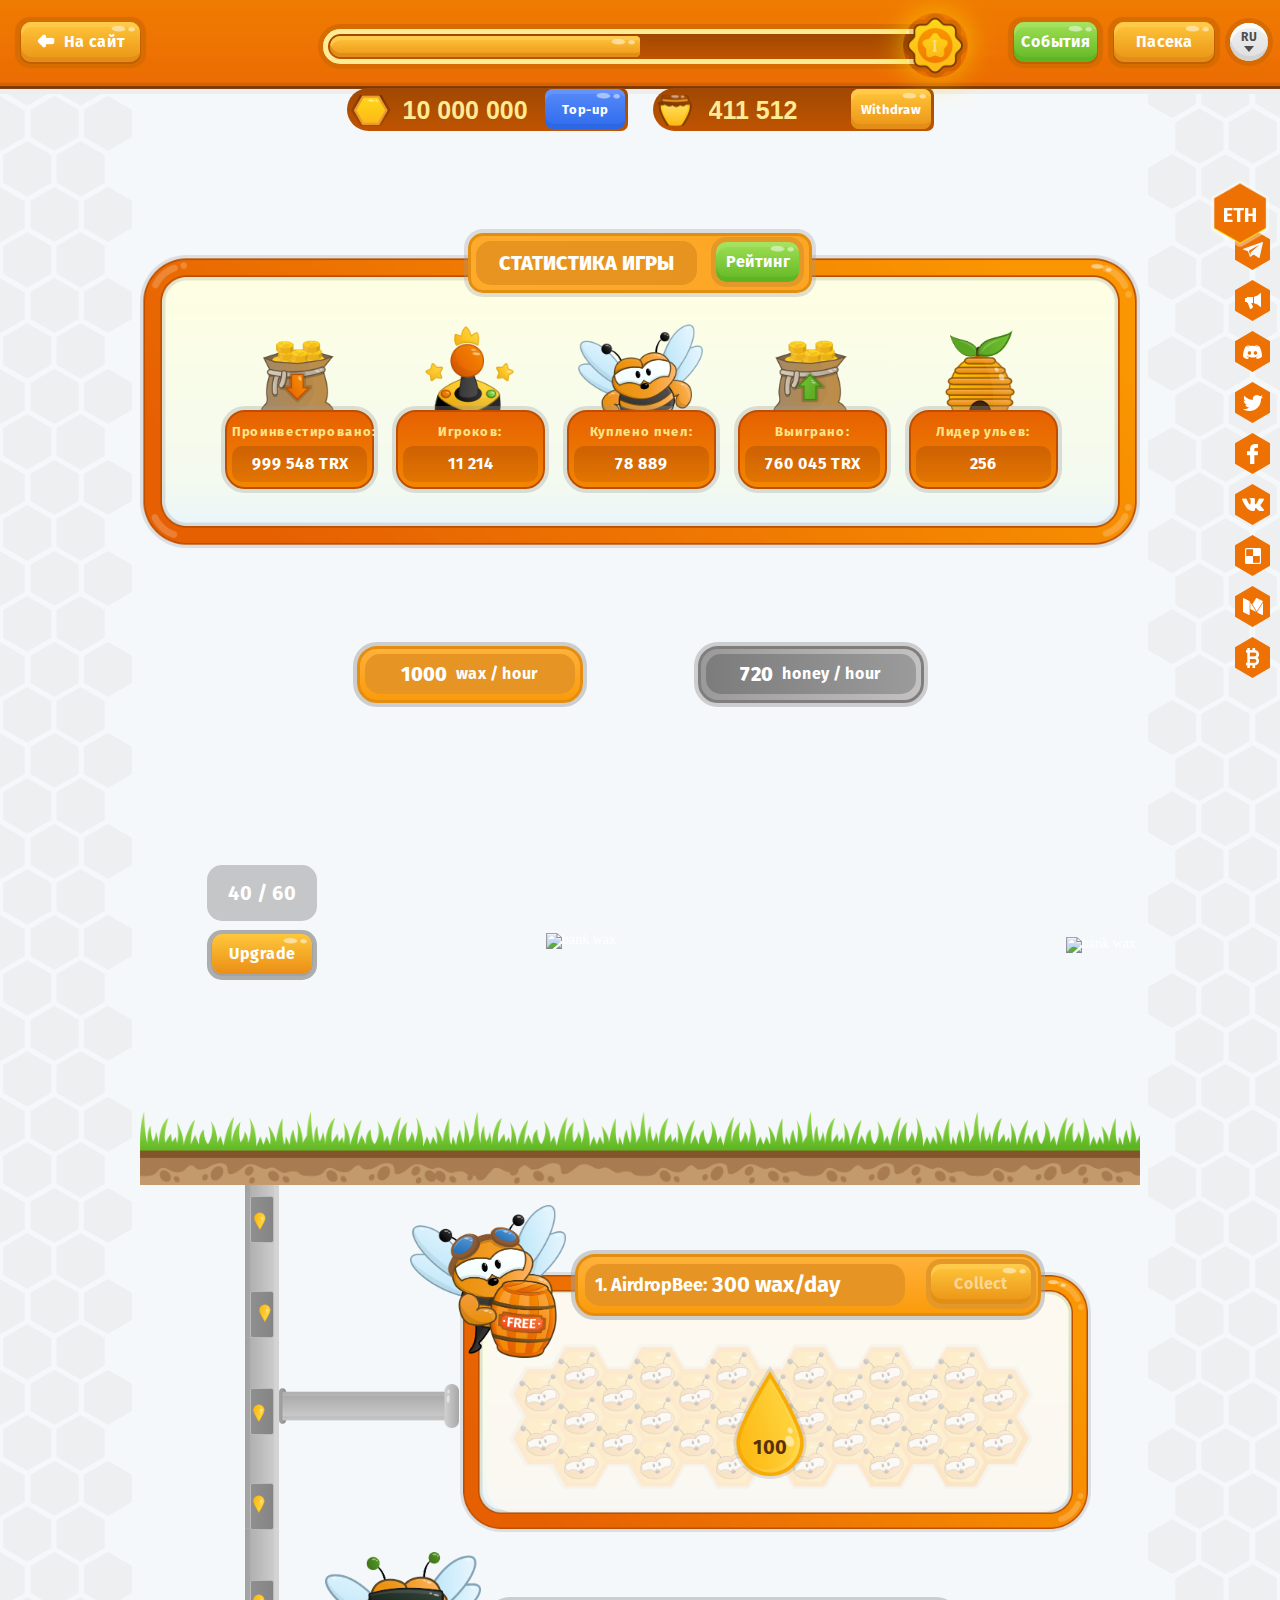
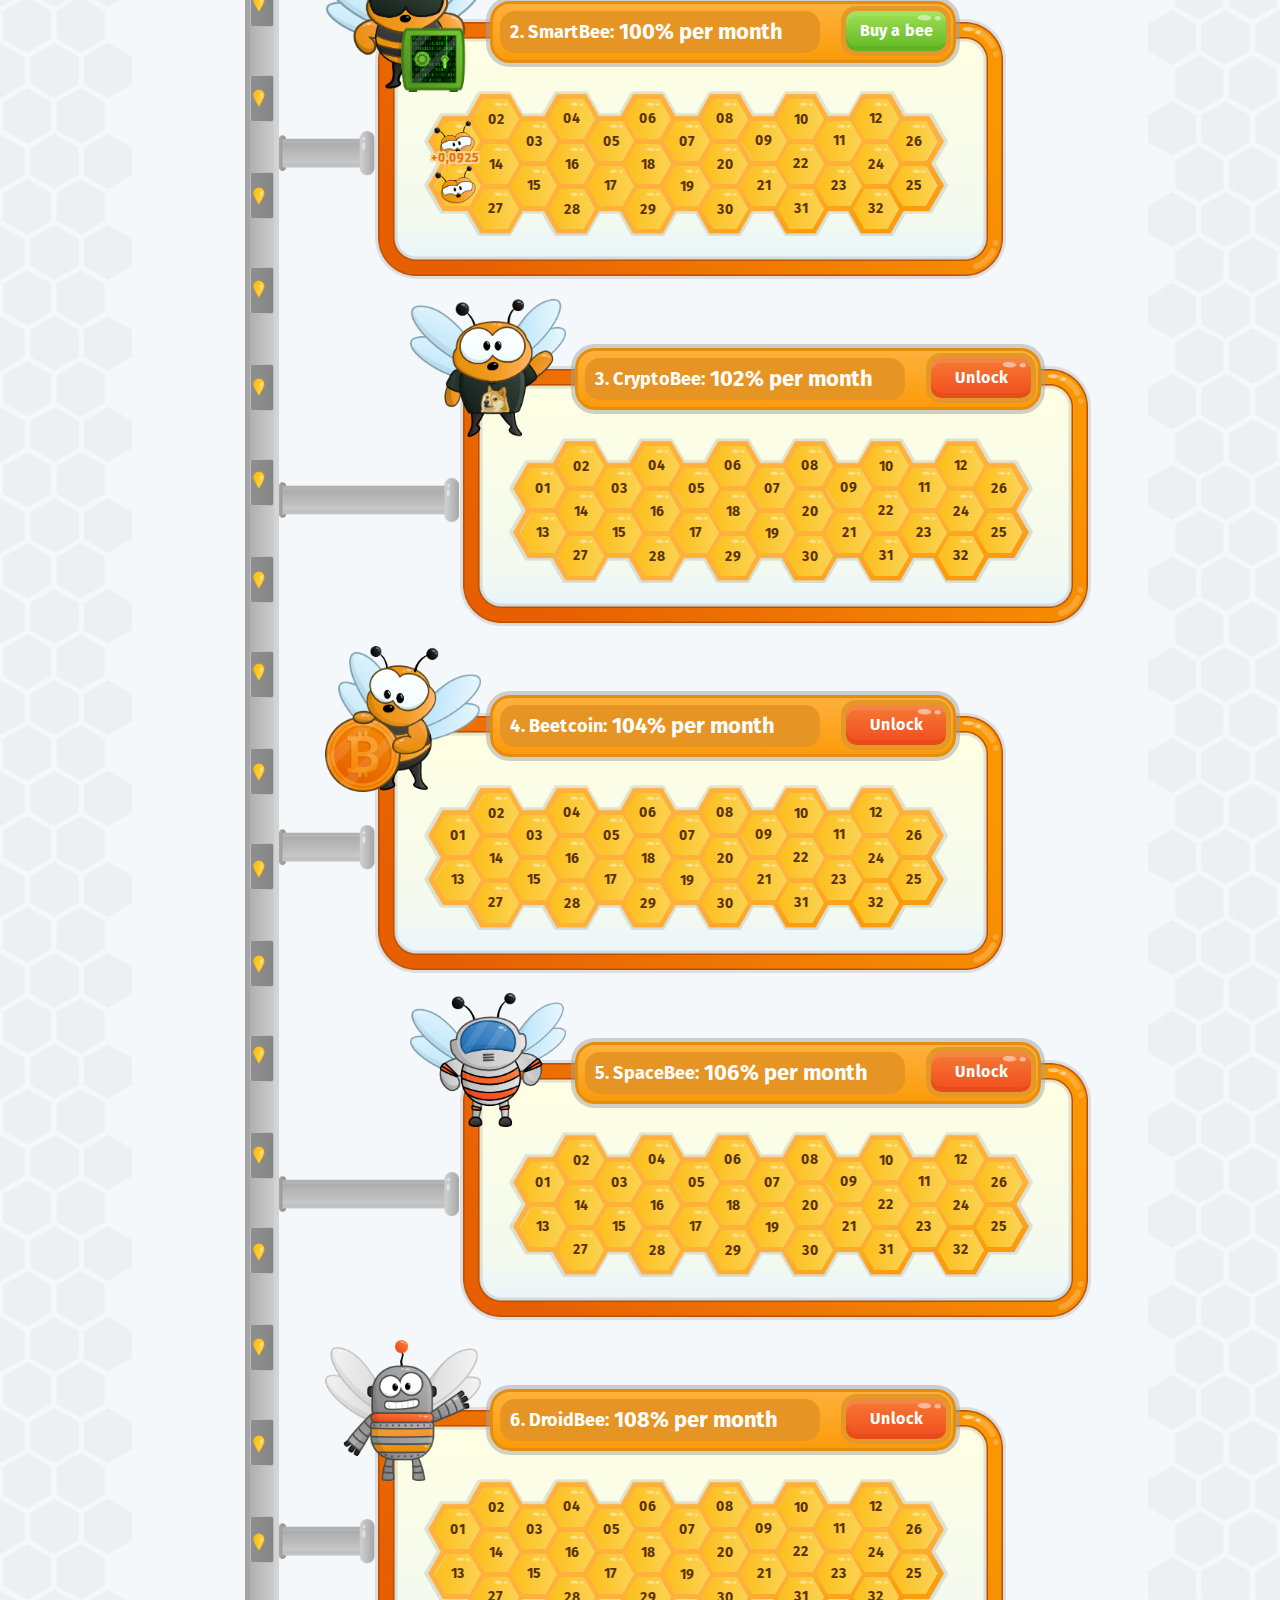
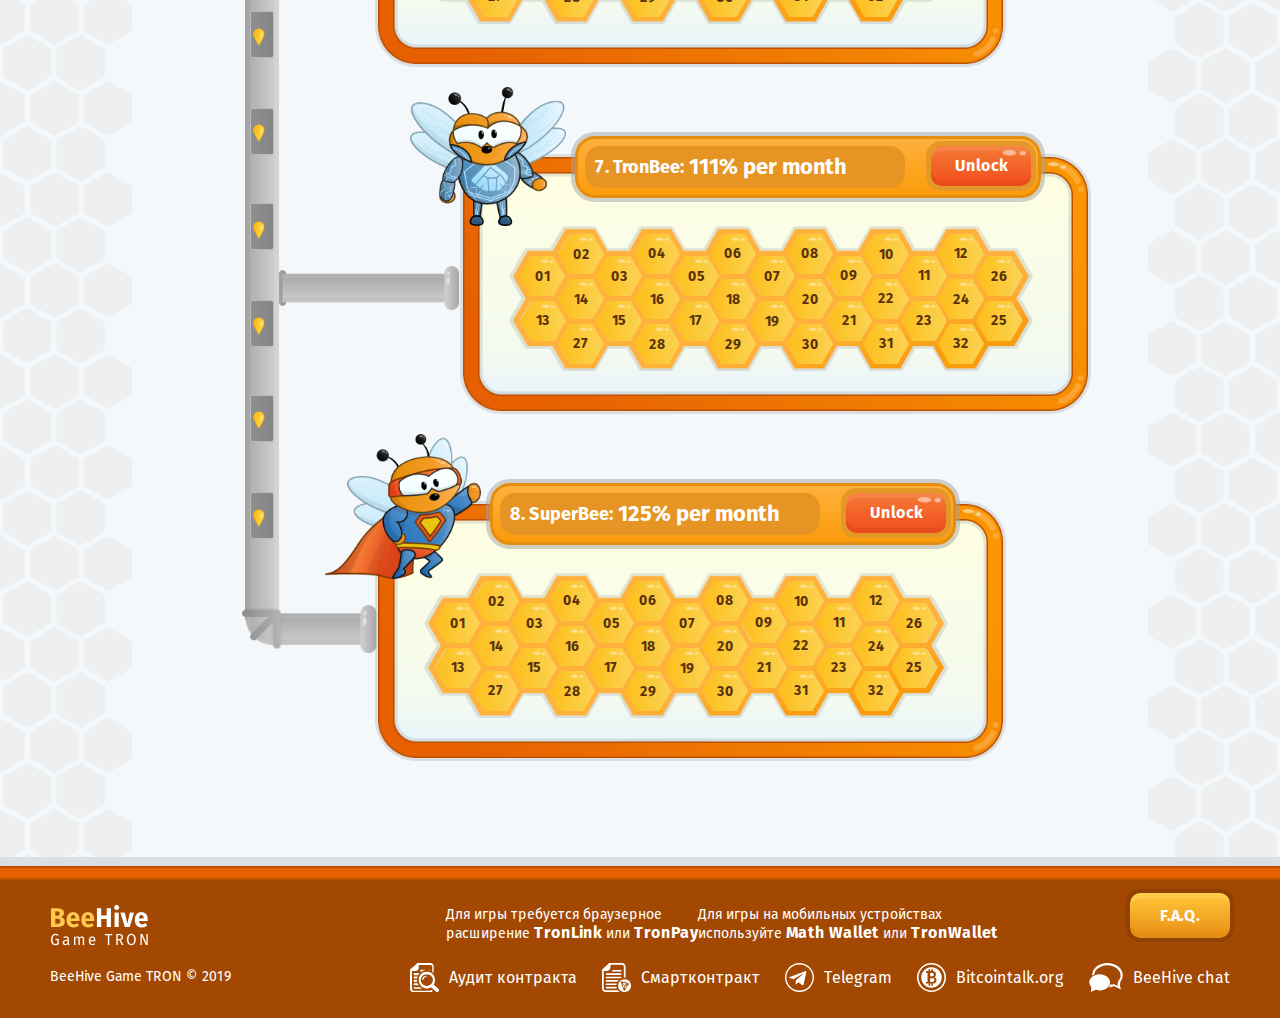
==== commit a9b8e3a8: "new" ====
--- a/index.html
+++ b/index.html
@@ -2942,9 +2942,9 @@
                 <h3 class="title-reffer">Ваша реферальная ссылка:</h3>
                 <div class="reffer-link-container">
                     <p class="reffer-link">https://dsjfhvjsfjshv.fgdjfshd</p>
+                    <button type="button" class="reffer-btn"></button>
                 </div>
             </div>
-            <button type="button" class="button-btn green-btn reffer-btn">Скопировать</button>
         </div>
         <div class="container-table">
             <table class="table-modal">
@@ -3813,15 +3813,16 @@
         <div class="img-reward give-big-medal">
             <img src="image/big-medal.png">
         </div>
-        <h3 class="give-medale give-medale-1">Вы получили бронзовую медаль!</h3>
+        <p class="your-reit"><span>1000</span>/<span>1000</span></p>
+        <h3 class="give-medale give-medale-1">Наберите больше очей, что бы получить</h3>
         <div class="reward-block">
-            <h3 class="title-reward reward-2">Награда: </h3>
+            <h3 class="title-reward reward-2">Медаль “Золото”</h3>
             <div class="wrapper-reward">
-                <span class="wax-reward">10 000</span>
-            </div>
-            <p class="next-medal">Следующее достижение <span class="small-medal"></span>серебряная медаль:</p>
+                <span class="wax-reward">185 000</span>
+            </div>
+            <p class="next-medal">Текущее достижение Медаль <span class="small-medal">“Серебро”</span></p>
             <div class="next-reward">
-                <span class="wax-reward">15 000</span>
+                <span class="wax-reward">140 000</span>
             </div>
         </div>
     </div>
@@ -3847,8 +3848,9 @@
         </div>
         <p class="attention-text">Нельзя выбрать этого пригласителя!
             Кошелек еще не принимает участия в игре!</p>
-        <p class="game-info">Для игры требуется браузерное
-            расширение <a href="">TronLink</a> или <a href="">TronPay</a></p>
+      <!--   <p class="game-info">Для игры требуется браузерное
+            расширение <a href="">TronLink</a> или <a href="">TronPay</a></p> -->
+        <a href="" class="change-sponsor">Сменить спонсора</a>
         <p class="game-need">You need to have at least 3-5 TRX on your wallet to start the game!</p>
         <button type="button" class="button-btn btn-green green-bee-btn">Поехали!</button>
     </div>
@@ -4040,7 +4042,277 @@
 </div>
 
 
- <script src="https://code.jquery.com/jquery-3.4.0.min.js" integrity="sha256-BJeo0qm959uMBGb65z40ejJYGSgR7REI4+CW1fNKwOg=" crossorigin="anonymous"></script>>
+<a href="" class="cripto-transfer">ETH</a>
+
+<div class="wrapper-social-list">
+    <ul class="social-list">
+        <li class="social-item">
+            <span class="social-icon telegram-icon"></span>
+            <ul class="social-sub-list">
+                <li class="social-sub-item">
+                    <a href="" class="social-link ru-icon">RU</a>
+                </li>
+                <li class="social-sub-item">
+                    <a href="" class="social-link en-icon">EN</a>
+                </li>
+                <li class="social-sub-item">
+                    <a href="" class="social-link china-icon">中文</a>
+                </li>
+                <li class="social-sub-item">
+                    <a href="" class="social-link es-icon">ES</a>
+                </li>
+                <li class="social-sub-item">
+                    <a href="" class="social-link in-icon">IDN</a>
+                </li>
+                <li class="social-sub-item">
+                    <a href="" class="social-link bra-icon">BRA</a>
+                </li>
+                <li class="social-sub-item">
+                    <a href="" class="social-link fil-icon">PHL</a>
+                </li>
+                <li class="social-sub-item">
+                    <a href="" class="social-link vn-icon">VNM</a>
+                </li>
+            </ul>
+        </li>
+        <li class="social-item">
+            <span class="social-icon telegram-chat-icon"></span>
+            <ul class="social-sub-list">
+                <li class="social-sub-item">
+                    <a href="" class="social-link ru-icon">RU</a>
+                </li>
+                <li class="social-sub-item">
+                    <a href="" class="social-link en-icon">EN</a>
+                </li>
+                <li class="social-sub-item">
+                    <a href="" class="social-link china-icon">中文</a>
+                </li>
+                <li class="social-sub-item">
+                    <a href="" class="social-link es-icon">ES</a>
+                </li>
+                <li class="social-sub-item">
+                    <a href="" class="social-link in-icon">IDN</a>
+                </li>
+                <li class="social-sub-item">
+                    <a href="" class="social-link bra-icon">BRA</a>
+                </li>
+                <li class="social-sub-item">
+                    <a href="" class="social-link fil-icon">PHL</a>
+                </li>
+                <li class="social-sub-item">
+                    <a href="" class="social-link vn-icon">VNM</a>
+                </li>
+            </ul>
+        </li>
+        <li class="social-item">
+            <span class="social-icon diskord-icon"></span>
+            <ul class="social-sub-list">
+                <li class="social-sub-item">
+                    <a href="" class="social-link ru-icon">RU</a>
+                </li>
+                <li class="social-sub-item">
+                    <a href="" class="social-link en-icon">EN</a>
+                </li>
+                <li class="social-sub-item">
+                    <a href="" class="social-link china-icon">中文</a>
+                </li>
+                <li class="social-sub-item">
+                    <a href="" class="social-link es-icon">ES</a>
+                </li>
+                <li class="social-sub-item">
+                    <a href="" class="social-link in-icon">IDN</a>
+                </li>
+                <li class="social-sub-item">
+                    <a href="" class="social-link bra-icon">BRA</a>
+                </li>
+                <li class="social-sub-item">
+                    <a href="" class="social-link fil-icon">PHL</a>
+                </li>
+                <li class="social-sub-item">
+                    <a href="" class="social-link vn-icon">VNM</a>
+                </li>
+            </ul>
+        </li>
+        <li class="social-item">
+            <span class="social-icon twitter-icon"></span>
+            <ul class="social-sub-list">
+                <li class="social-sub-item">
+                    <a href="" class="social-link ru-icon">RU</a>
+                </li>
+                <li class="social-sub-item">
+                    <a href="" class="social-link en-icon">EN</a>
+                </li>
+                <li class="social-sub-item">
+                    <a href="" class="social-link china-icon">中文</a>
+                </li>
+                <li class="social-sub-item">
+                    <a href="" class="social-link es-icon">ES</a>
+                </li>
+                <li class="social-sub-item">
+                    <a href="" class="social-link in-icon">IDN</a>
+                </li>
+                <li class="social-sub-item">
+                    <a href="" class="social-link bra-icon">BRA</a>
+                </li>
+                <li class="social-sub-item">
+                    <a href="" class="social-link fil-icon">PHL</a>
+                </li>
+                <li class="social-sub-item">
+                    <a href="" class="social-link vn-icon">VNM</a>
+                </li>
+            </ul>
+        </li>
+        <li class="social-item">
+            <span class="social-icon fb-icon"></span>
+            <ul class="social-sub-list">
+                <li class="social-sub-item">
+                    <a href="" class="social-link ru-icon">RU</a>
+                </li>
+                <li class="social-sub-item">
+                    <a href="" class="social-link en-icon">EN</a>
+                </li>
+                <li class="social-sub-item">
+                    <a href="" class="social-link china-icon">中文</a>
+                </li>
+                <li class="social-sub-item">
+                    <a href="" class="social-link es-icon">ES</a>
+                </li>
+                <li class="social-sub-item">
+                    <a href="" class="social-link in-icon">IDN</a>
+                </li>
+                <li class="social-sub-item">
+                    <a href="" class="social-link bra-icon">BRA</a>
+                </li>
+                <li class="social-sub-item">
+                    <a href="" class="social-link fil-icon">PHL</a>
+                </li>
+                <li class="social-sub-item">
+                    <a href="" class="social-link vn-icon">VNM</a>
+                </li>
+            </ul>
+        </li>
+        <li class="social-item">
+            <span class="social-icon vk-icon"></span>
+            <ul class="social-sub-list">
+                <li class="social-sub-item">
+                    <a href="" class="social-link ru-icon">RU</a>
+                </li>
+                <li class="social-sub-item">
+                    <a href="" class="social-link en-icon">EN</a>
+                </li>
+                <li class="social-sub-item">
+                    <a href="" class="social-link china-icon">中文</a>
+                </li>
+                <li class="social-sub-item">
+                    <a href="" class="social-link es-icon">ES</a>
+                </li>
+                <li class="social-sub-item">
+                    <a href="" class="social-link in-icon">IDN</a>
+                </li>
+                <li class="social-sub-item">
+                    <a href="" class="social-link bra-icon">BRA</a>
+                </li>
+                <li class="social-sub-item">
+                    <a href="" class="social-link fil-icon">PHL</a>
+                </li>
+                <li class="social-sub-item">
+                    <a href="" class="social-link vn-icon">VNM</a>
+                </li>
+            </ul>
+        </li>
+        <li class="social-item">
+            <span class="social-icon gld-icon"></span>
+            <ul class="social-sub-list">
+                <li class="social-sub-item">
+                    <a href="" class="social-link ru-icon">RU</a>
+                </li>
+                <li class="social-sub-item">
+                    <a href="" class="social-link en-icon">EN</a>
+                </li>
+                <li class="social-sub-item">
+                    <a href="" class="social-link china-icon">中文</a>
+                </li>
+                <li class="social-sub-item">
+                    <a href="" class="social-link es-icon">ES</a>
+                </li>
+                <li class="social-sub-item">
+                    <a href="" class="social-link in-icon">IDN</a>
+                </li>
+                <li class="social-sub-item">
+                    <a href="" class="social-link bra-icon">BRA</a>
+                </li>
+                <li class="social-sub-item">
+                    <a href="" class="social-link fil-icon">PHL</a>
+                </li>
+                <li class="social-sub-item">
+                    <a href="" class="social-link vn-icon">VNM</a>
+                </li>
+            </ul>
+        </li>
+        <li class="social-item">
+            <span class="social-icon md-icon"></span>
+            <ul class="social-sub-list">
+                <li class="social-sub-item">
+                    <a href="" class="social-link ru-icon">RU</a>
+                </li>
+                <li class="social-sub-item">
+                    <a href="" class="social-link en-icon">EN</a>
+                </li>
+                <li class="social-sub-item">
+                    <a href="" class="social-link china-icon">中文</a>
+                </li>
+                <li class="social-sub-item">
+                    <a href="" class="social-link es-icon">ES</a>
+                </li>
+                <li class="social-sub-item">
+                    <a href="" class="social-link in-icon">IDN</a>
+                </li>
+                <li class="social-sub-item">
+                    <a href="" class="social-link bra-icon">BRA</a>
+                </li>
+                <li class="social-sub-item">
+                    <a href="" class="social-link fil-icon">PHL</a>
+                </li>
+                <li class="social-sub-item">
+                    <a href="" class="social-link vn-icon">VNM</a>
+                </li>
+            </ul>
+        </li>
+        <li class="social-item">
+            <span class="social-icon bt-icon"></span>
+            <ul class="social-sub-list">
+                <li class="social-sub-item">
+                    <a href="" class="social-link ru-icon">RU</a>
+                </li>
+                <li class="social-sub-item">
+                    <a href="" class="social-link en-icon">EN</a>
+                </li>
+                <li class="social-sub-item">
+                    <a href="" class="social-link china-icon">中文</a>
+                </li>
+                <li class="social-sub-item">
+                    <a href="" class="social-link es-icon">ES</a>
+                </li>
+                <li class="social-sub-item">
+                    <a href="" class="social-link in-icon">IDN</a>
+                </li>
+                <li class="social-sub-item">
+                    <a href="" class="social-link bra-icon">BRA</a>
+                </li>
+                <li class="social-sub-item">
+                    <a href="" class="social-link fil-icon">PHL</a>
+                </li>
+                <li class="social-sub-item">
+                    <a href="" class="social-link vn-icon">VNM</a>
+                </li>
+            </ul>
+        </li>
+    </ul>
+</div>
+
+
+  <script src="https://code.jquery.com/jquery-3.4.0.min.js" integrity="sha256-BJeo0qm959uMBGb65z40ejJYGSgR7REI4+CW1fNKwOg=" crossorigin="anonymous"></script>
+<!-- <script src="js/jquery-3.2.1.js"></script>-->
 <script src="js/jquery.mCustomScrollbar.concat.min.js"></script>
 <script src="js/jquery.mCustomScrollbar.js"></script>
 <script src="js/jquery.flythat.js"></script>
--- a/styles/style.css
+++ b/styles/style.css
@@ -2880,8 +2880,8 @@
     font-size: 26px;
     font-weight: bold;
     text-align: center;
-    margin-top: 30px;
-    margin-bottom: 24px;
+    margin-top: 13px;
+    margin-bottom: 17px;
 }
 .reward-block{
     margin: 0 auto;
@@ -2927,7 +2927,7 @@
     font-size: 26px;
     color: #f24f1e;
     font-weight: bold;
-    margin-bottom: 38px;
+    margin-bottom: 25px;
 }
 .next-medal{
     font-size: 20px;
@@ -2935,7 +2935,12 @@
     color: #f24f1e;
     margin-top: 14px;
 }
-.small-medal{
+.next-medal span{
+     font-size: 20px;
+    font-weight: bold;
+    color: #f24f1e;
+}
+/*.small-medal{
     width: 30px;
     height: 30px;
     background: url("../image/medal.png")no-repeat;
@@ -2944,7 +2949,7 @@
     position: relative;
     top: 8px;
     margin: 0 5px;
-}
+}*/
 .next-reward span{
     font-size: 26px;
     color: #7b3701;
@@ -3802,8 +3807,11 @@
     border-radius: 10px;
     border: 3px solid #f0c67b;
     padding: 15px;
-    max-width: 400px;
-    width: 100%;
+    max-width: 98%;
+    width: 100%;
+    display: flex;
+    justify-content: space-between;
+    align-items: center;
 }
 .reffer-link{
     font-size: 16px;
@@ -3834,20 +3842,6 @@
     flex-direction: column;
     width: 100%;
     margin-right: 15px;
-}
-.reffer-btn::after{
-    content: '';
-position: absolute;
--webkit-box-shadow: 0px 0px 0px 4px rgba(155,155,155,0.31);
--moz-box-shadow: 0px 0px 0px 4px rgba(155,155,155,0.31);
-box-shadow: 0px 0px 0px 4px rgba(155,155,155,0.31);
-left: 0;
-right: 0;
-bottom: 0;
-top: 0;
-width: 100%;
-height: 100%;
-border-radius: 10px;
 }
 .table-arrow{
     border: none;
@@ -5177,4 +5171,330 @@
     text-align: center;
     margin: 0 auto;
     margin-top: 15px;
-}+}
+.reffer-btn{
+    width: 20px;
+    height: 25px;
+    background: url("../image/copy-icon.png")no-repeat;
+    background-size: contain;
+    border: none;
+}
+/*----------------news landing----------------*/
+.close-window{
+    width: 46px;
+    height: 46px;
+    background: url("../image/close-window.png")no-repeat;
+    background-size: contain;
+    position: absolute;
+    right: -11px;
+    top: -11px;
+    border: none;
+    border-radius: 100%;
+}
+.news-window{
+    background-color: #e98023;
+    padding: 15px;
+    border-radius: 15px;
+    width: 100%;
+    padding-bottom: 45px;
+}
+.news-window-wrapper{
+    position: absolute;
+    top: 7%;
+    left: 0;
+    right: 0;
+    max-width: 507px;
+    width: 100%;
+    z-index: 10000000;
+    margin: 0 auto;
+    -webkit-box-shadow: 0px 0px 18px 1px rgba(0,0,0,0.42);
+    -moz-box-shadow: 0px 0px 18px 1px rgba(0,0,0,0.42);
+    box-shadow: 0px 0px 18px 1px rgba(0,0,0,0.42);
+    border-radius: 15px;
+}
+.text-news{
+    color: #fff;
+    font-size: 14px;
+}
+.data-message{
+    color: #fff;
+    font-size: 10px;
+    font-weight: 700;
+}
+.title-news{
+    color: #fff;
+    font-weight: bold;
+    font-size: 14px;
+    margin: 5px 0 10px;
+}
+.close-window-bottom{
+    position: absolute;
+    bottom: -18px;
+    left: 0;
+    right: 0;
+    margin: 0 auto;
+    color: #000;
+    font-size: 14px;
+    font-weight: bold;
+    border-radius: 10px;
+    display: flex;
+    justify-content: center;
+    align-items: center;
+    border: none;
+    width: 120px;
+    height: 40px;
+    background: linear-gradient(to bottom, rgba(255,255,255,1) 0%, rgba(236,236,236,1) 100%);
+    box-shadow: 1px -6px 0px -1px rgba(222,222,222,1) inset, 1px 6px 0px -1px rgba(255,255,255,1) inset;
+}
+.close-window-bottom:hover{
+    background: linear-gradient(to bottom, rgba(236,236,236,1) 0%, rgba(255,255,255,) 100%);
+    box-shadow: 1px -6px 0px -1px rgba(255,255,255,1) inset, 1px 6px 0px -1px rgba(222,222,222,11) inset;
+}
+.close-window-bottom::after {
+    content: '';
+    position: absolute;
+    -webkit-box-shadow: 0px 0px 0px 5px rgba(0,0,0,0.2);
+    -moz-box-shadow: 0px 0px 0px 5px rgba(0,0,0,0.2);
+    box-shadow: 0px 0px 0px 5px rgba(0,0,0,0.2);
+    left: 0;
+    right: 0;
+    bottom: 0;
+    top: 0;
+    width: 100%;
+    height: 100%;
+    border-radius: 10px;
+}
+.award-btn{
+    width: 96px;
+    height: 30px;
+    font-size: 12px;
+}
+.award-btn:after {
+    display: none;
+}
+.done-award{
+    color: #5dc137 !important;
+}
+.overdue-award{
+    color: #e83748 !important;
+}
+/*-----------------add monet------*/
+
+.window-add{
+    padding: 10px;
+    display: flex;
+    position: relative;
+    max-width: 170px;
+    align-items: center;
+    width: 100%;
+    background-color: #fdffe5;
+    border-radius: 15px;
+    border: 3px solid #d57518;
+}
+.wrapper-window-add{
+    position: fixed;
+    left: 15px;
+    z-index: 100000;
+    bottom: 15px;
+}
+.window-add:after{
+    position: absolute;
+    top: 0;
+    left: 0;
+    right: 0;
+    bottom: 0;
+    -webkit-box-shadow: 0px 0px 18px 1px rgba(0,0,0,0.42);
+    -moz-box-shadow: 0px 0px 18px 1px rgba(0,0,0,0.42);
+    box-shadow: 0px 0px 18px 1px rgba(0,0,0,0.42);
+    border-radius: 15px;
+}
+.medal-add{
+    width: 30px;
+}
+.add-monet{
+    font-size: 12px;
+    color: #d57518;
+    font-weight: 700;
+    margin-left: 15px;
+    display: flex;
+}
+.add-monet span{
+    font-size: 12px;
+    color: #d57518;
+    font-weight: 700;
+    margin-left: 5px;
+    margin-right: 5px;
+}
+.change-sponsor{
+    font-size: 18px;
+    color: #7b3701;
+    text-decoration: underline;
+    margin: 0 auto;
+    display: flex;
+    text-align: center;
+    justify-content: center;
+}
+.change-sponsor:hover{
+    color: #7b3701;
+}
+.your-reit,
+.your-reit span{
+    margin: 0 auto;
+    text-align: center;
+    color: #f24f1e;
+    font-size: 40px;
+    margin: 14px 0;
+    font-weight: bold;
+}
+
+/*---------------SOCIAL ICON------------*/
+.wrapper-social-list{
+    position: fixed;
+    top: 229px;
+    right: 10px;
+    z-index: 1000;
+}
+.social-icon{
+    width: 35px;
+    height: 41px;
+    display: block;
+    cursor: pointer;
+    clip-path: polygon(50% 0%, 100% 25%, 100% 75%, 50% 100%, 0% 75%, 0% 25%);
+    -webkit-clip-path: polygon(50% 0%, 100% 25%, 100% 75%, 50% 100%, 0% 75%, 0% 25%);
+    background-color: #ed7203;
+}
+.telegram-icon{
+    background-image: url("../image/soc-telegram.png");
+    background-repeat: no-repeat;
+    background-position: center;
+}
+.telegram-chat-icon{
+    background-image: url("../image/soc-m.png");
+    background-repeat: no-repeat;
+    background-position: center;
+}
+.diskord-icon{
+    background-image: url("../image/soc-h.png");
+    background-repeat: no-repeat;
+    background-position: center;
+}
+.twitter-icon{
+    background-image: url("../image/soc-tw.png");
+    background-repeat: no-repeat;
+    background-position: center;
+}
+.fb-icon{
+    background-image: url("../image/soc-fb.png");
+    background-repeat: no-repeat;
+    background-position: center;
+}
+.vk-icon{
+    background-image: url("../image/soc-vk.png");
+    background-repeat: no-repeat;
+    background-position: center;
+}
+.gld-icon{
+    background-image: url("../image/soc-g.png");
+    background-repeat: no-repeat;
+    background-position: center;
+}
+.md-icon{
+    background-image: url("../image/soc-md.png");
+    background-repeat: no-repeat;
+    background-position: center;
+}
+.bt-icon{
+    background-image: url("../image/soc-bt.png");
+    background-repeat: no-repeat;
+    background-position: center;
+}
+.social-list{
+    display: flex;
+    flex-direction: column;
+    align-items: flex-end;
+}
+.social-item{
+    margin-bottom: 10px;
+}
+.social-item:last-child{
+    margin-bottom: 0;
+}
+.social-sub-list{
+    display: none;
+    align-items: center;
+    margin-right: 10px;
+}
+.social-link{
+    width: 35px;
+    height: 35px;
+    border-radius: 100%;
+    display: flex;
+    align-items: center;
+    justify-content: center;
+    text-shadow: -2px 1px 5px rgba(0,0,0,1);
+    font-size: 12px;
+    -webkit-box-shadow: 0px 0px 0px 4px rgba(162,162,162,0.5);
+    -moz-box-shadow: 0px 0px 0px 4px rgba(162,162,162,0.5);
+    box-shadow: 0px 0px 0px 4px rgba(162,162,162,0.5);
+}
+.ru-icon{
+    background: url("../image/RU.png")no-repeat;
+    background-size: contain;
+}
+.en-icon{
+    background: url("../image/en.png")no-repeat;
+    background-size: contain;
+}
+.china-icon{
+    background: url("../image/kitay.png")no-repeat;
+    background-size: contain;
+}
+.es-icon{
+    background: url("../image/spain.png")no-repeat;
+    background-size: contain;
+}
+.in-icon{
+    background: url("../image/indonezia.png")no-repeat;
+    background-size: contain;
+}
+.bra-icon{
+    background: url("../image/braz.png")no-repeat;
+    background-size: contain;
+}
+.fil-icon{
+    background: url("../image/philippine.png")no-repeat;
+    background-size: contain;
+}
+.vn-icon{
+    background: url("../image/vetnam.png")no-repeat;
+    background-size: contain;
+}
+.social-sub-item{
+    margin-right: 8px;
+}
+.social-sub-item:last-child{
+    margin-right: 0;
+}
+.social-item{
+    display: flex;
+    flex-direction: row-reverse;
+    align-items: center;
+}
+.cripto-transfer{
+    position: fixed;
+    right: 10px;
+    width: 60px;
+    height: 70px;
+    font-weight: bolder;
+    font-size: 20px;
+    display: flex;
+    justify-content: center;
+    align-items: center;
+    top: 20%;
+    color: #fff;
+    background: url("../image/eth.png")no-repeat;
+    background-size: contain;
+    z-index: 100000;
+    clip-path: polygon(50% 0%, 100% 25%, 100% 75%, 50% 100%, 0% 75%, 0% 25%);
+    -webkit-clip-path: polygon(50% 0%, 100% 25%, 100% 75%, 50% 100%, 0% 75%, 0% 25%);
+}
--- a/styles/media.css
+++ b/styles/media.css
@@ -883,7 +883,7 @@
     }
     .reffer-link-container {
         padding: 10px;
-        max-width: 320px;
+        max-width: 98%;
         width: 100%;
     }
     .reffer-btn{
@@ -918,6 +918,9 @@
     }
     .container-bee-carousel-item{
         padding: 0;
+    }
+      .your-reit, .your-reit span{
+        font-size: 32px;
     }
 
 
@@ -947,6 +950,9 @@
     .blue-btn,
     .withdraw-btn{
         width: 80px;
+    }
+    .wrapper-modal{
+        z-index: 100000000000000000000;
     }
 }
 @media screen and (max-width: 1200px) and (min-width: 320px){
@@ -1344,12 +1350,12 @@
     .wrapper-reward span {
         font-size: 28px;
     }
-    .wax-reward:before{
-        width: 50px;
-        height: 42px;
+   .wax-reward:before {
+        width: 40px;
+        height: 36px;
     }
     .wax-reward {
-        padding-left: 61px;
+        padding-left: 48px;
     }
     .honey-reward:before{
         width: 43px;
@@ -2560,6 +2566,22 @@
     .tabs li a{
         margin: 25px 0;
     }
+     .your-reit, .your-reit span{
+        margin: 7px 0;
+    }
+    .next-reward {
+        margin-top: 15px;
+    }
+    .cripto-transfer {
+        top: 26%;
+        z-index: 1000000;
+        width: 48px;
+        height: 52px;
+        font-size: 15px;
+    }
+    .wrapper-social-list {
+        top: 281px;
+    }
 
 }
 @media screen and (max-width: 1024px)and (min-width: 768px) and (orientation:portrait){
@@ -2633,9 +2655,9 @@
     .flythat img {
         max-width: 90px;
     }
-    .wax-reward:before {
-        width: 40px;
-        height: 32px;
+      .wax-reward:before {
+        width: 35px;
+        height: 29px;
     }
     .wax-reward:before{
         top: -3px;
@@ -2643,8 +2665,8 @@
     .wrapper-reward span {
         font-size: 25px;
     }
-    .wax-reward {
-        padding-left: 45px;
+       .wax-reward {
+        padding-left: 38px;
     }
     .title-modal{
         padding: 3px 10px;
@@ -2666,9 +2688,9 @@
         bottom: 14px;
         font-size: 14px;
     }
-    .give-medale {
-        margin-top: 11px;
-        margin-bottom: 12px;
+   .give-medale {
+        margin-top: 7px;
+        margin-bottom: 7px;
         font-size: 16px;
     }
     .title-reward {
@@ -2680,8 +2702,8 @@
         font-size: 16px;
         margin-top: 5px;
     }
-    .next-reward {
-        margin-top: 17px;
+   .next-reward {
+        margin-top: 10px;
     }
     .summa-dohod img{
         max-width: 25px;
@@ -2996,7 +3018,9 @@
     .error-img img {
         max-width: 135px;
     }
-
+      .your-reit, .your-reit span {
+        font-size: 22px;
+    }
 }
 
 @media screen and (max-width: 720px) and (min-width: 320px) {
@@ -3577,6 +3601,9 @@
         max-width: 285px;
         height: 25px;
     }
+    .cripto-transfer {
+        right: 5px;
+    }
     .stub-text {
         font-size: 13px;
         max-width: 318px;
@@ -3605,11 +3632,19 @@
         max-width: 164px;
     }
     .score p{
-        font-size: 18px;
+        font-size: 15px;
+    }
+    .score span {
+        font-weight: bold;
+        font-size: 14px;
     }
     .score{
-        padding: 8px 0;
+        padding: 0 0;
         border-radius: 8px;
+        height: 34px;
+    }
+    .wrapper-modal{
+        z-index: 100000000000000000000;
     }
     .item-time{
         border-radius: 10px;
@@ -4283,7 +4318,6 @@
     }
     .reffer-link-container{
         padding: 8px;
-        max-width: 190px;
     }
     .reffer-link{
         max-width: 180px;
@@ -4329,6 +4363,13 @@
     }
     .mobile-upgrade {
         display: none;
+    }
+    .change-sponsor{
+        font-size: 14px;
+    }
+    .wrapper-social-list {
+        top: 263px;
+        right: 5px;
     }
 }
 @media only screen  and (max-width: 415px){
@@ -4408,6 +4449,25 @@
     }
     .wrapper-input{
         max-width: 312px;
+    }
+    .cripto-transfer {
+        top: 30%;
+    }
+    .social-item {
+        margin-bottom: 6px;
+    }
+     .social-link {
+        width: 28px;
+        height: 28px;
+        font-size: 10px;
+    }
+    .social-icon {
+        width: 31px;
+        height: 34px;
+        background-size: 43%;
+    }
+    .fb-icon, .bt-icon {
+        background-size: 30%;
     }
     .wrapper-content-round.no-active-round::after {
         left: 13px;
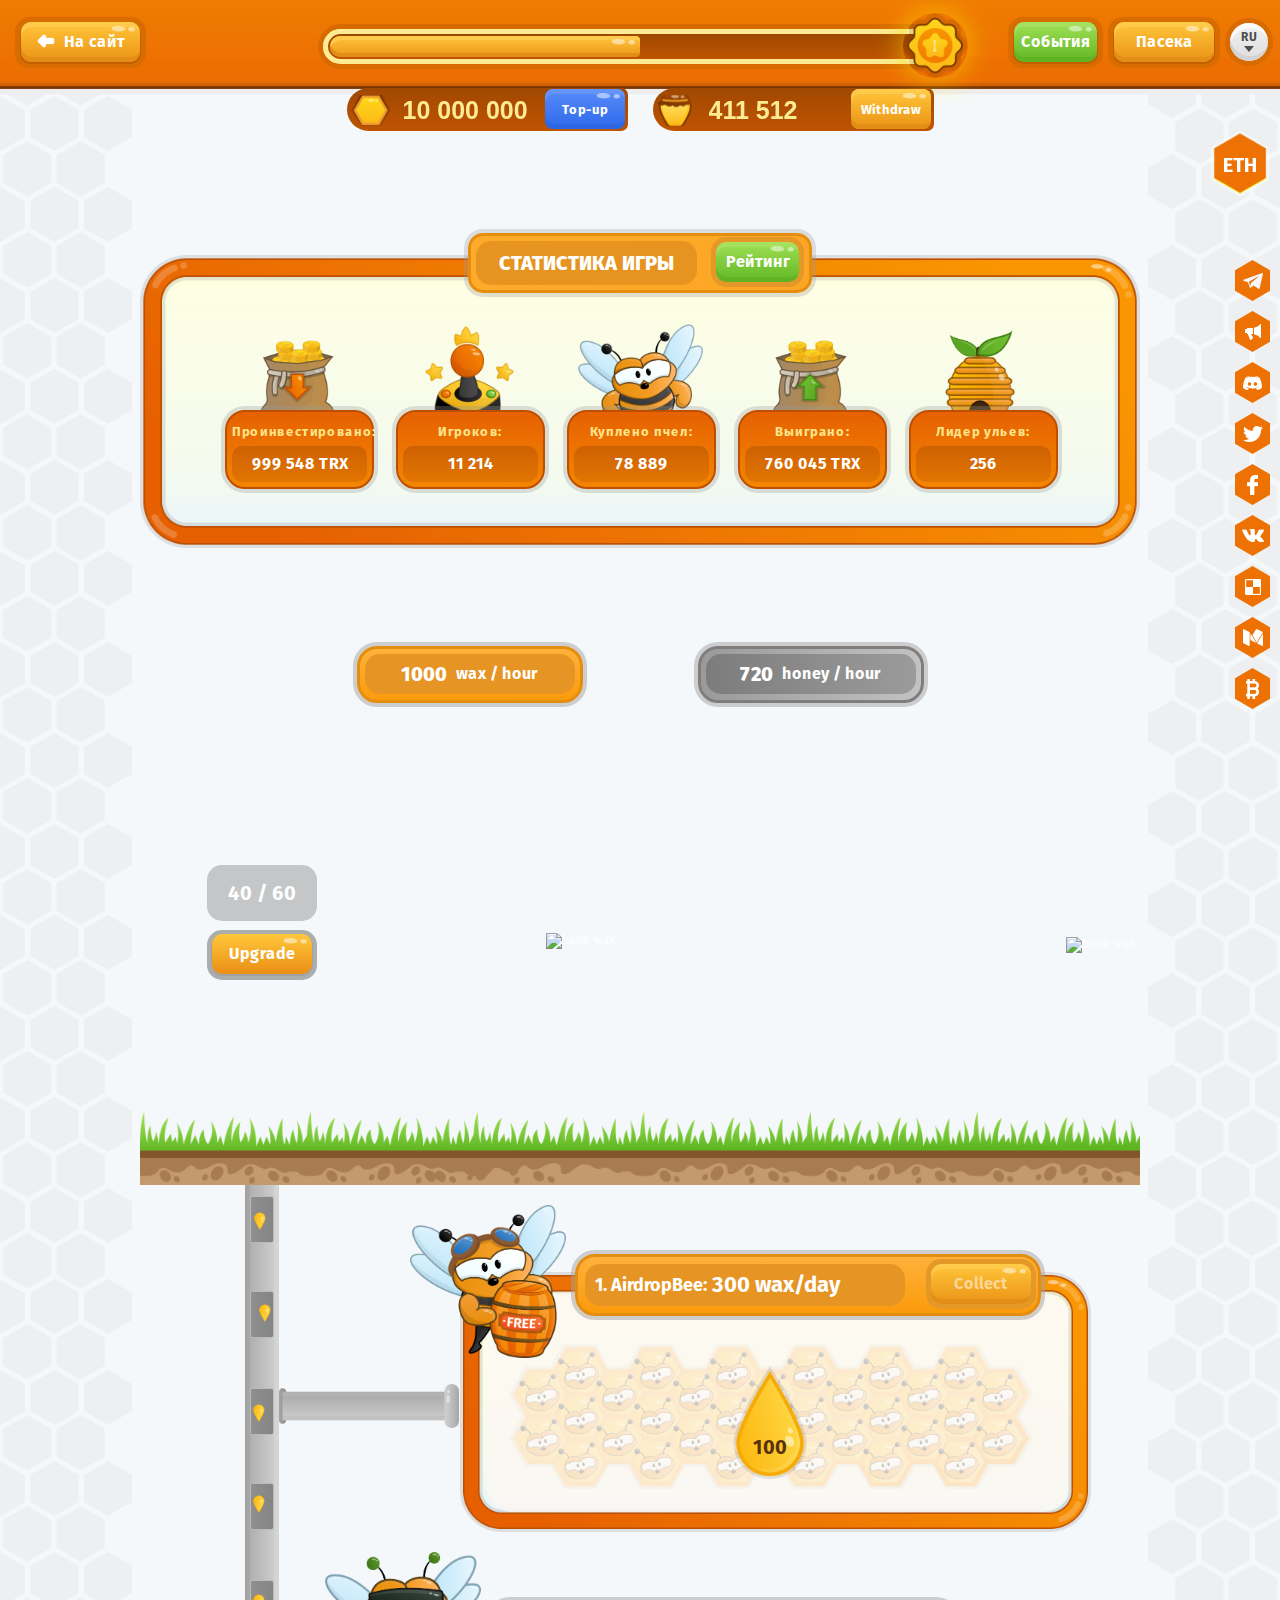
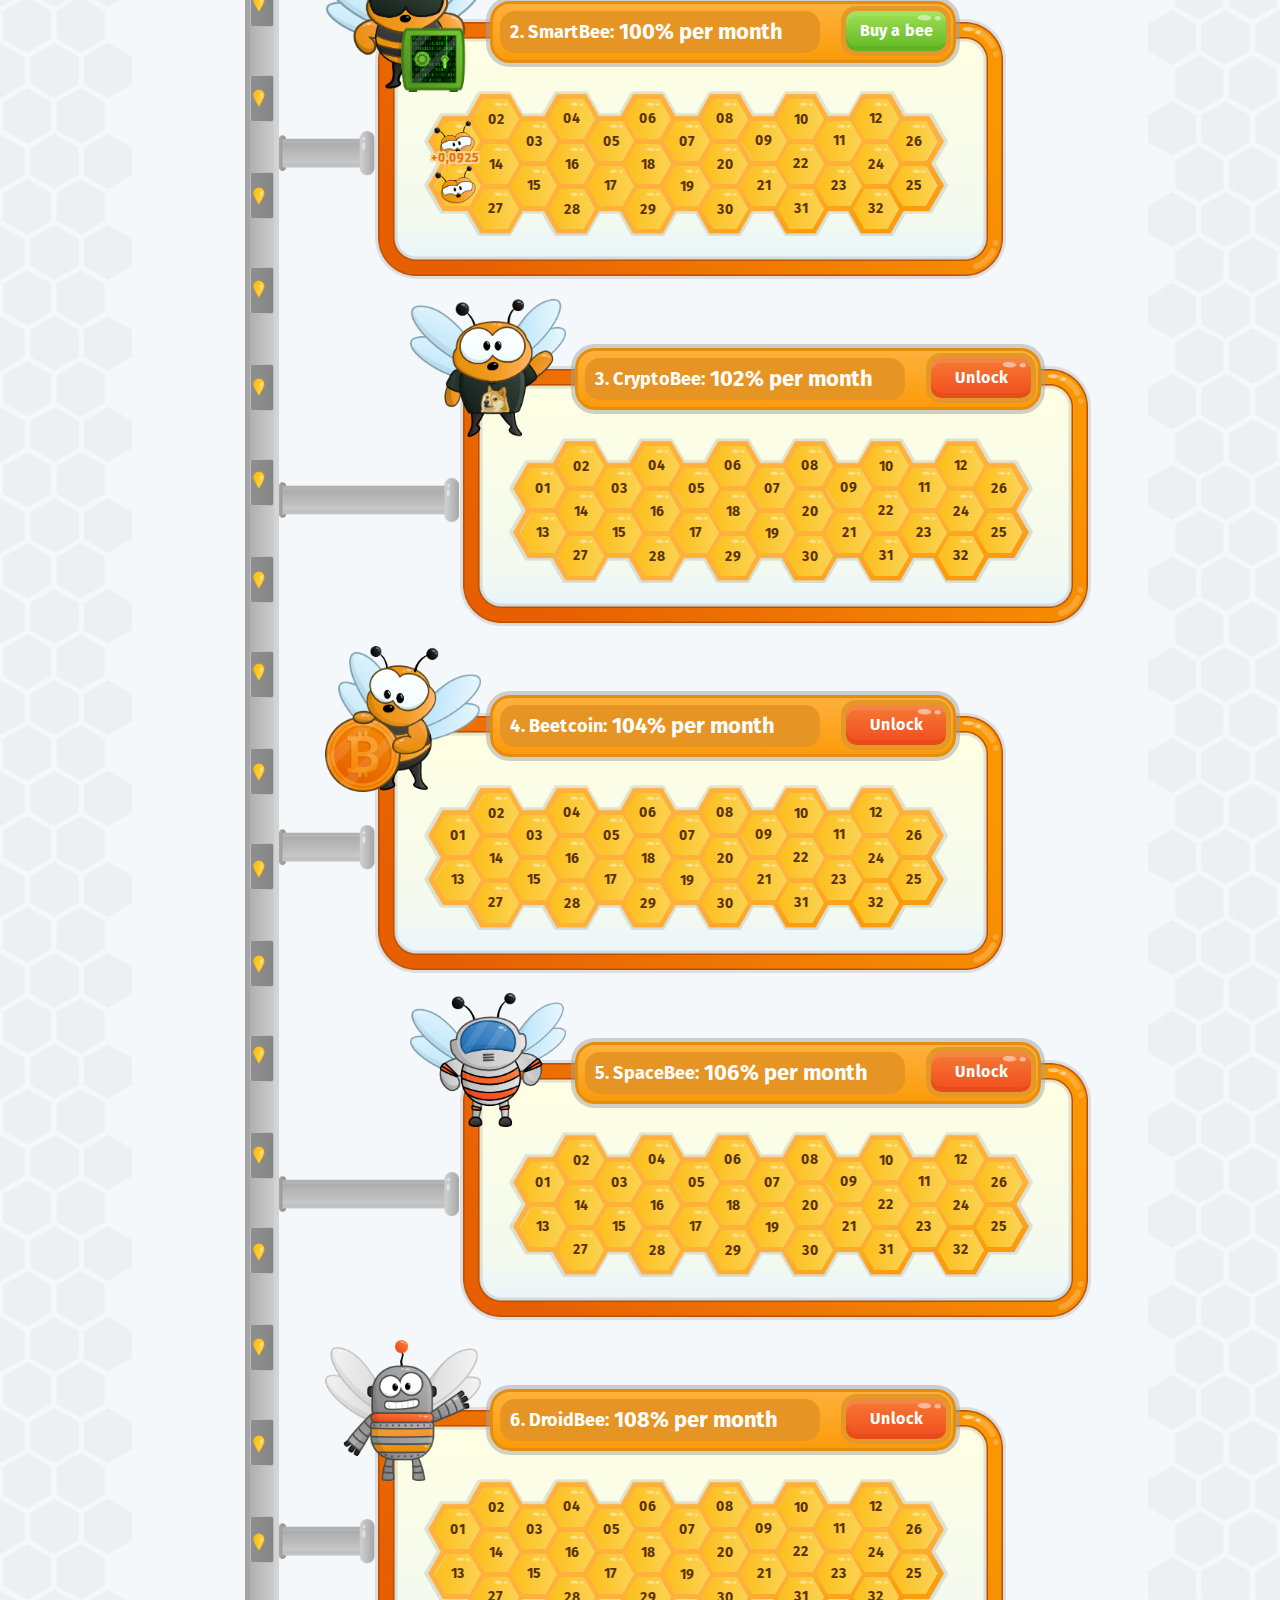
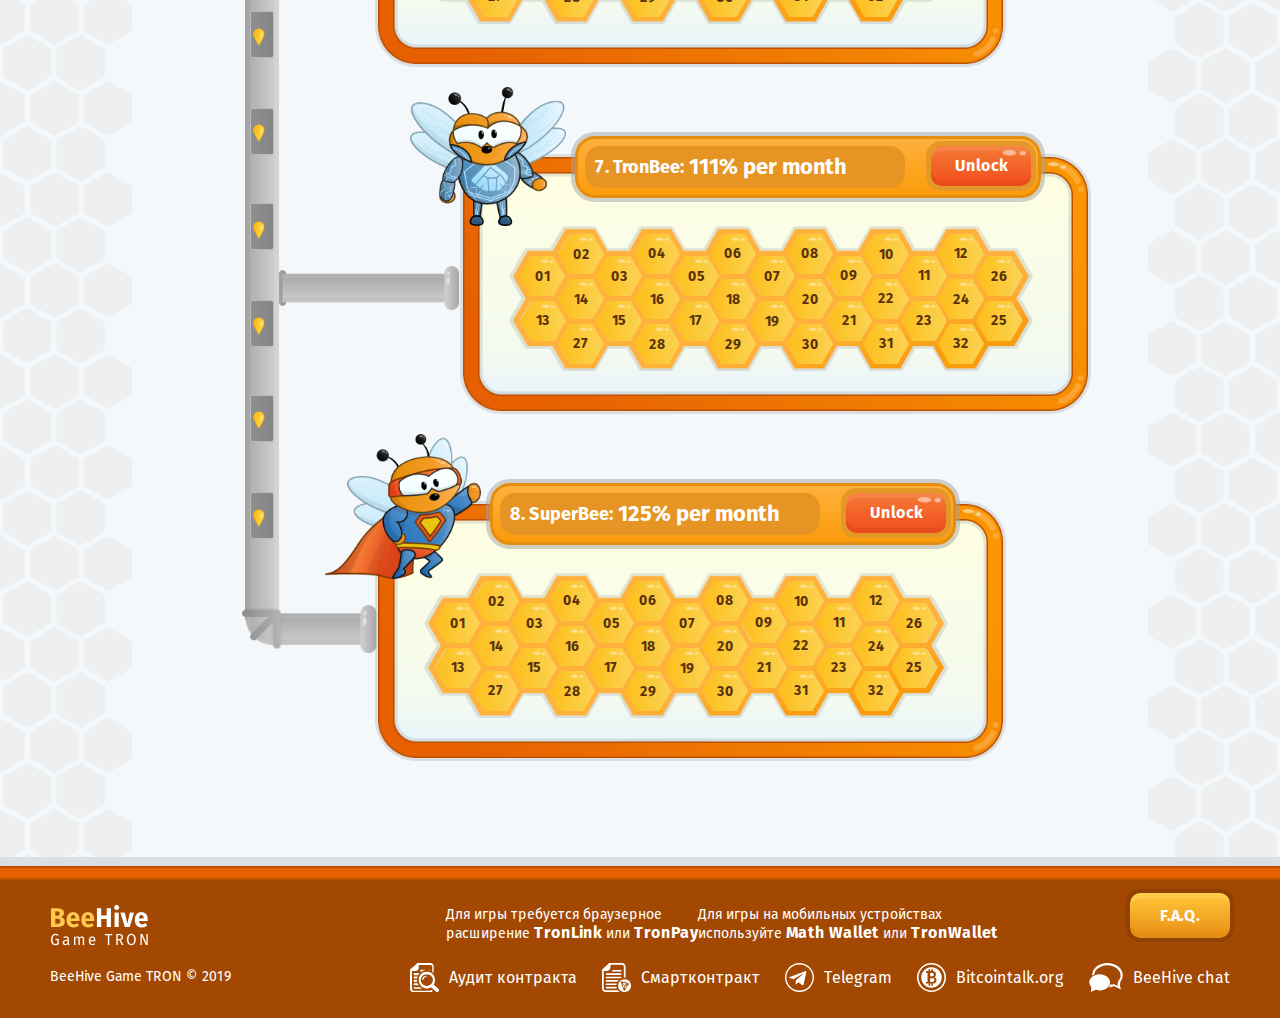
==== commit 9dca4102: "new" ====
--- a/index.html
+++ b/index.html
@@ -4311,8 +4311,8 @@
 </div>
 
 
-  <script src="https://code.jquery.com/jquery-3.4.0.min.js" integrity="sha256-BJeo0qm959uMBGb65z40ejJYGSgR7REI4+CW1fNKwOg=" crossorigin="anonymous"></script>
-<!-- <script src="js/jquery-3.2.1.js"></script>-->
+<!--  <script src="https://code.jquery.com/jquery-3.4.0.min.js" integrity="sha256-BJeo0qm959uMBGb65z40ejJYGSgR7REI4+CW1fNKwOg=" crossorigin="anonymous"></script> -->
+ <script src="js/jquery-3.2.1.js"></script>
 <script src="js/jquery.mCustomScrollbar.concat.min.js"></script>
 <script src="js/jquery.mCustomScrollbar.js"></script>
 <script src="js/jquery.flythat.js"></script>
--- a/styles/style.css
+++ b/styles/style.css
@@ -5350,7 +5350,7 @@
 /*---------------SOCIAL ICON------------*/
 .wrapper-social-list{
     position: fixed;
-    top: 229px;
+    top: 260px;
     right: 10px;
     z-index: 1000;
 }
@@ -5426,8 +5426,7 @@
 }
 .social-link{
     width: 35px;
-    height: 35px;
-    border-radius: 100%;
+    height: 41px;
     display: flex;
     align-items: center;
     justify-content: center;
@@ -5436,38 +5435,40 @@
     -webkit-box-shadow: 0px 0px 0px 4px rgba(162,162,162,0.5);
     -moz-box-shadow: 0px 0px 0px 4px rgba(162,162,162,0.5);
     box-shadow: 0px 0px 0px 4px rgba(162,162,162,0.5);
+    clip-path: polygon(50% 0%, 100% 25%, 100% 75%, 50% 100%, 0% 75%, 0% 25%);
+    -webkit-clip-path: polygon(50% 0%, 100% 25%, 100% 75%, 50% 100%, 0% 75%, 0% 25%);
 }
 .ru-icon{
     background: url("../image/RU.png")no-repeat;
-    background-size: contain;
+    background-size: cover;
 }
 .en-icon{
     background: url("../image/en.png")no-repeat;
-    background-size: contain;
+    background-size: cover;
 }
 .china-icon{
     background: url("../image/kitay.png")no-repeat;
-    background-size: contain;
+    background-size: cover;
 }
 .es-icon{
     background: url("../image/spain.png")no-repeat;
-    background-size: contain;
+    background-size: cover;
 }
 .in-icon{
     background: url("../image/indonezia.png")no-repeat;
-    background-size: contain;
+    background-size: cover;
 }
 .bra-icon{
     background: url("../image/braz.png")no-repeat;
-    background-size: contain;
+    background-size: cover;
 }
 .fil-icon{
     background: url("../image/philippine.png")no-repeat;
-    background-size: contain;
+    background-size: cover;
 }
 .vn-icon{
     background: url("../image/vetnam.png")no-repeat;
-    background-size: contain;
+    background-size: cover;
 }
 .social-sub-item{
     margin-right: 8px;
@@ -5490,7 +5491,7 @@
     display: flex;
     justify-content: center;
     align-items: center;
-    top: 20%;
+    top: 130px;
     color: #fff;
     background: url("../image/eth.png")no-repeat;
     background-size: contain;
--- a/styles/media.css
+++ b/styles/media.css
@@ -4457,8 +4457,8 @@
         margin-bottom: 6px;
     }
      .social-link {
-        width: 28px;
-        height: 28px;
+        width: 31px;
+        height: 34px;
         font-size: 10px;
     }
     .social-icon {
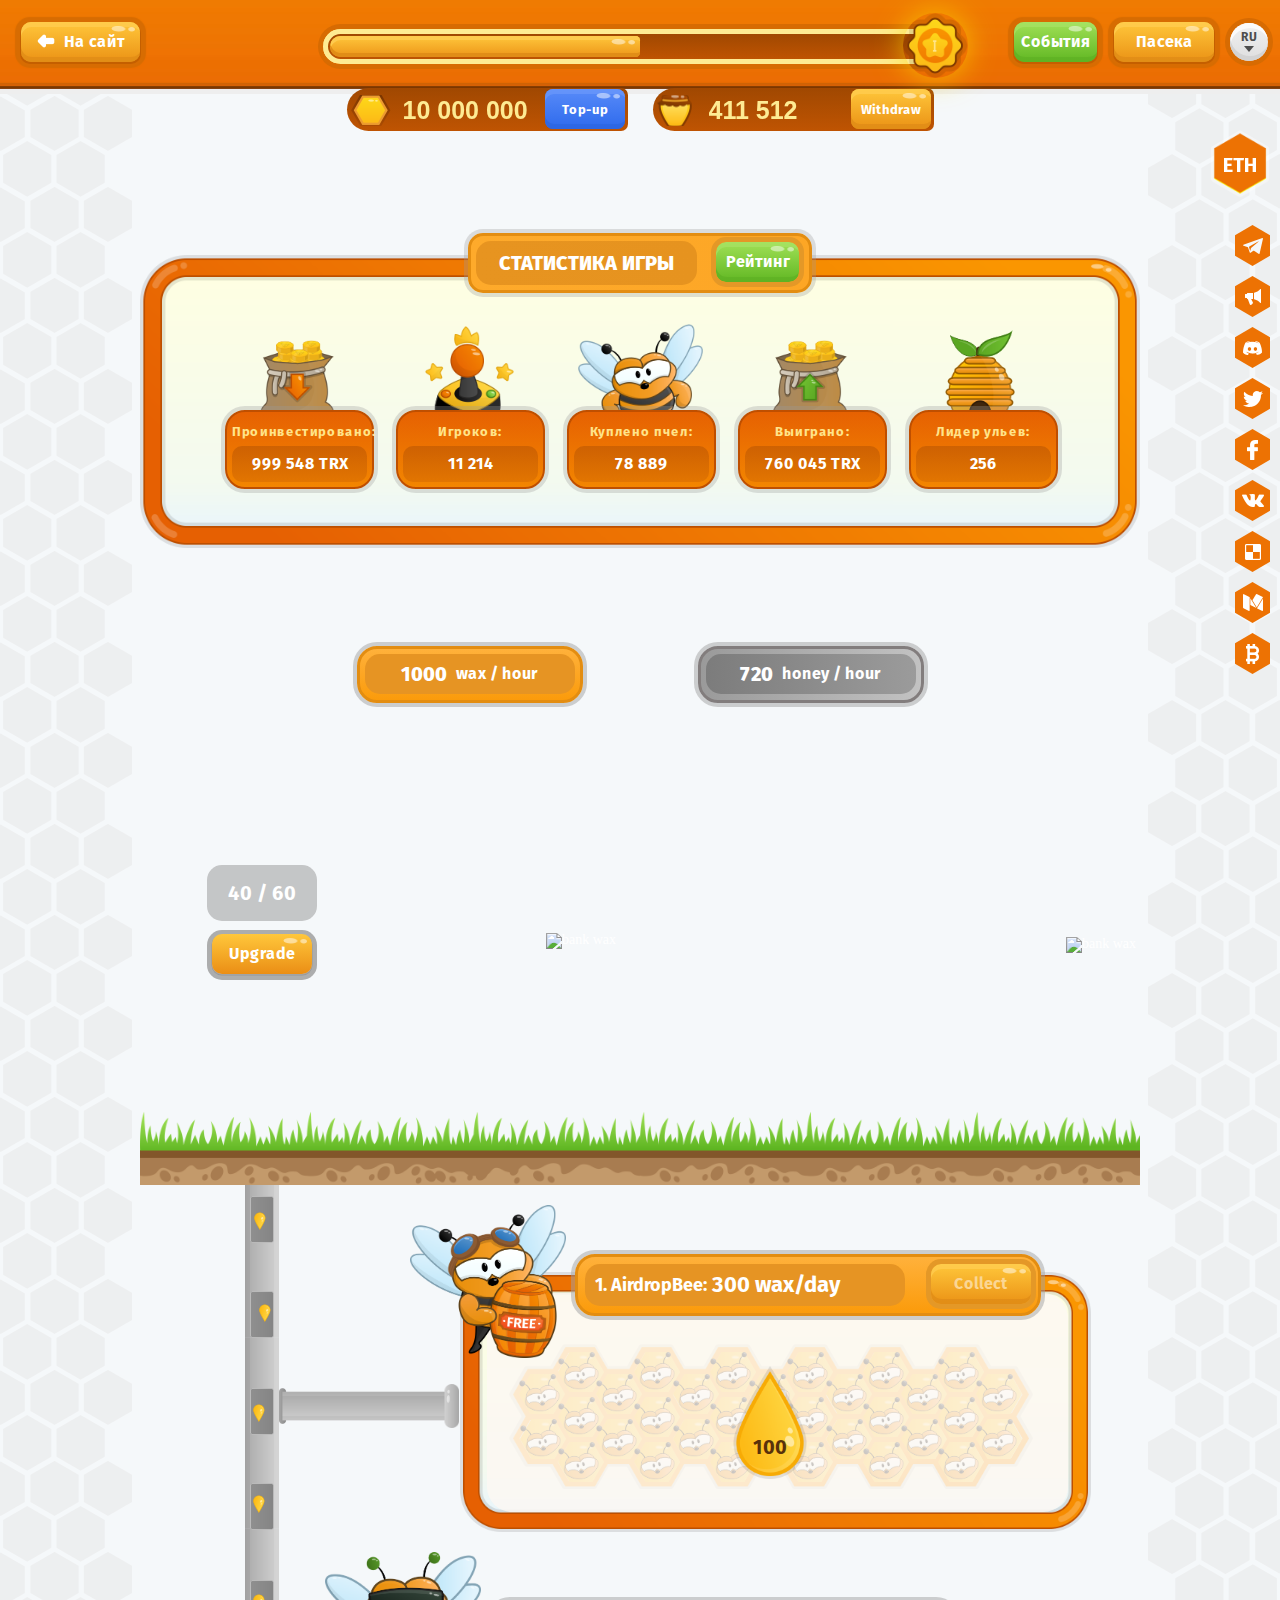
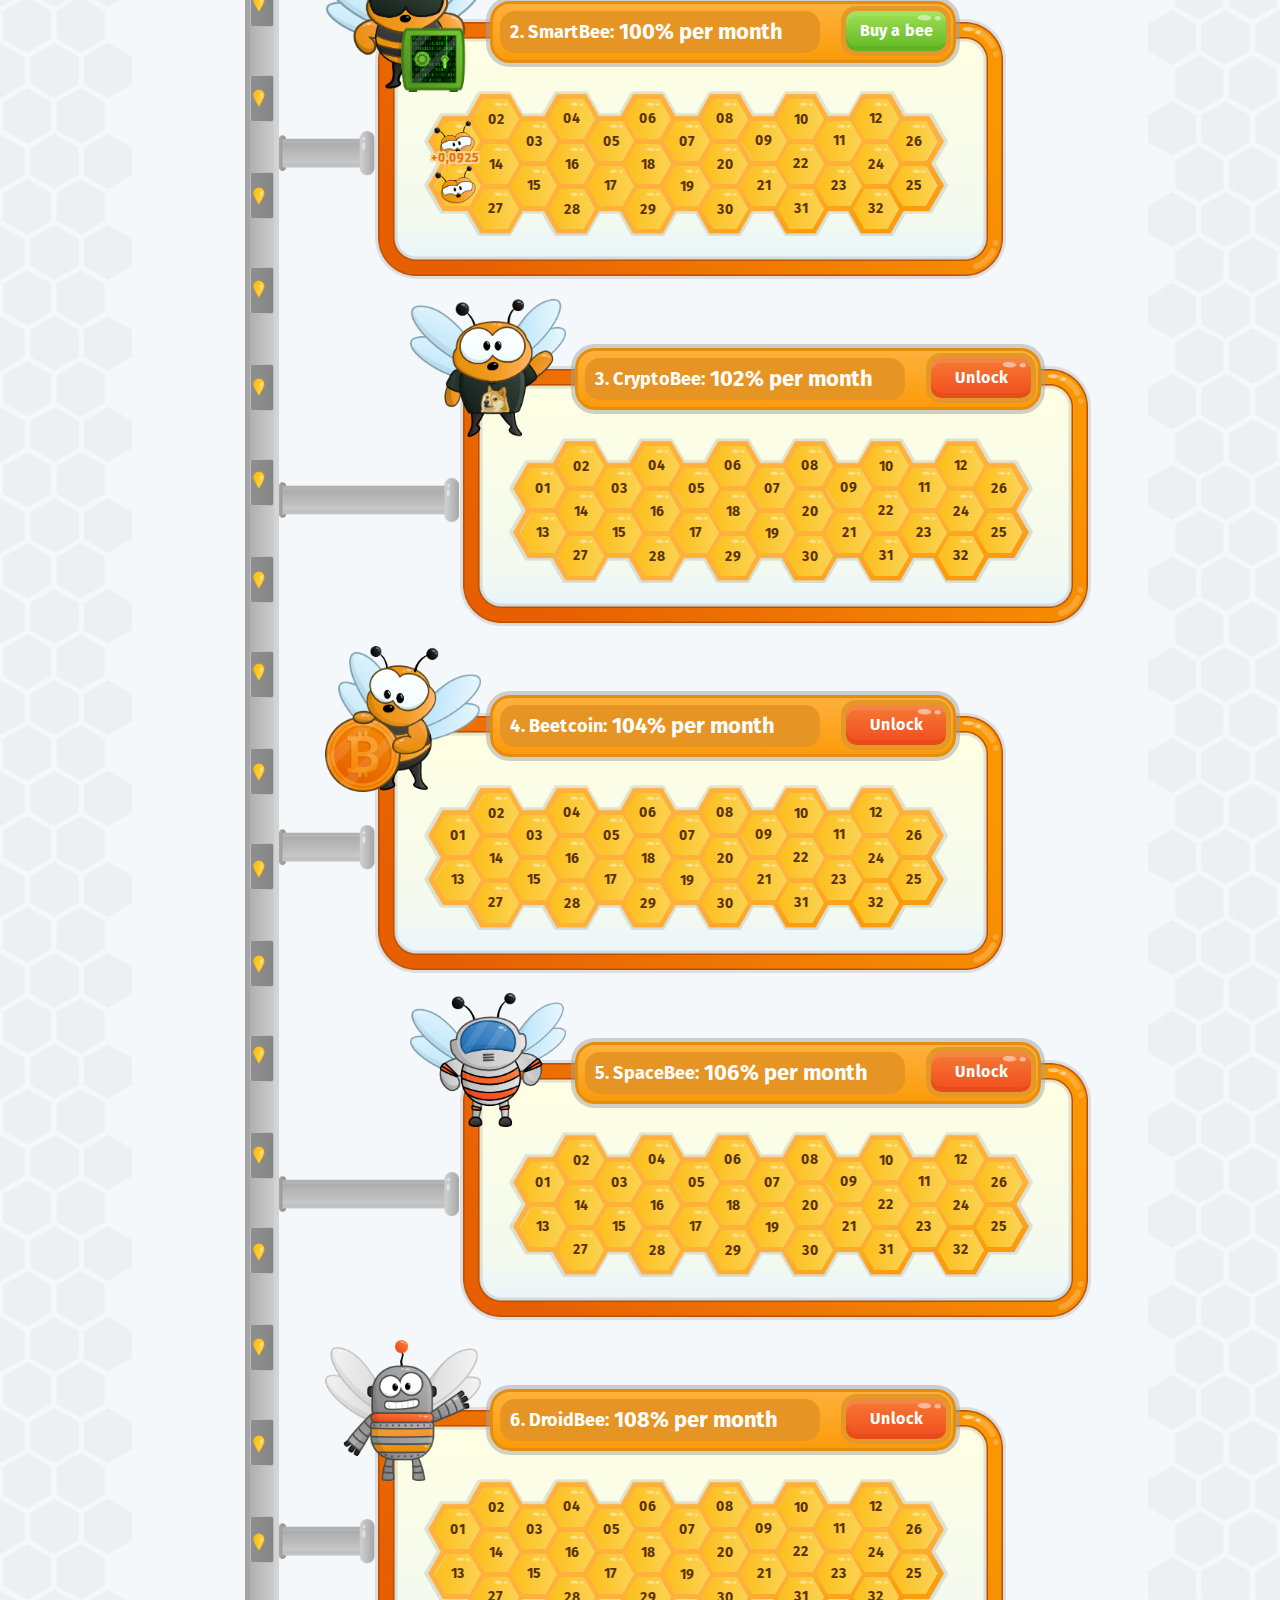
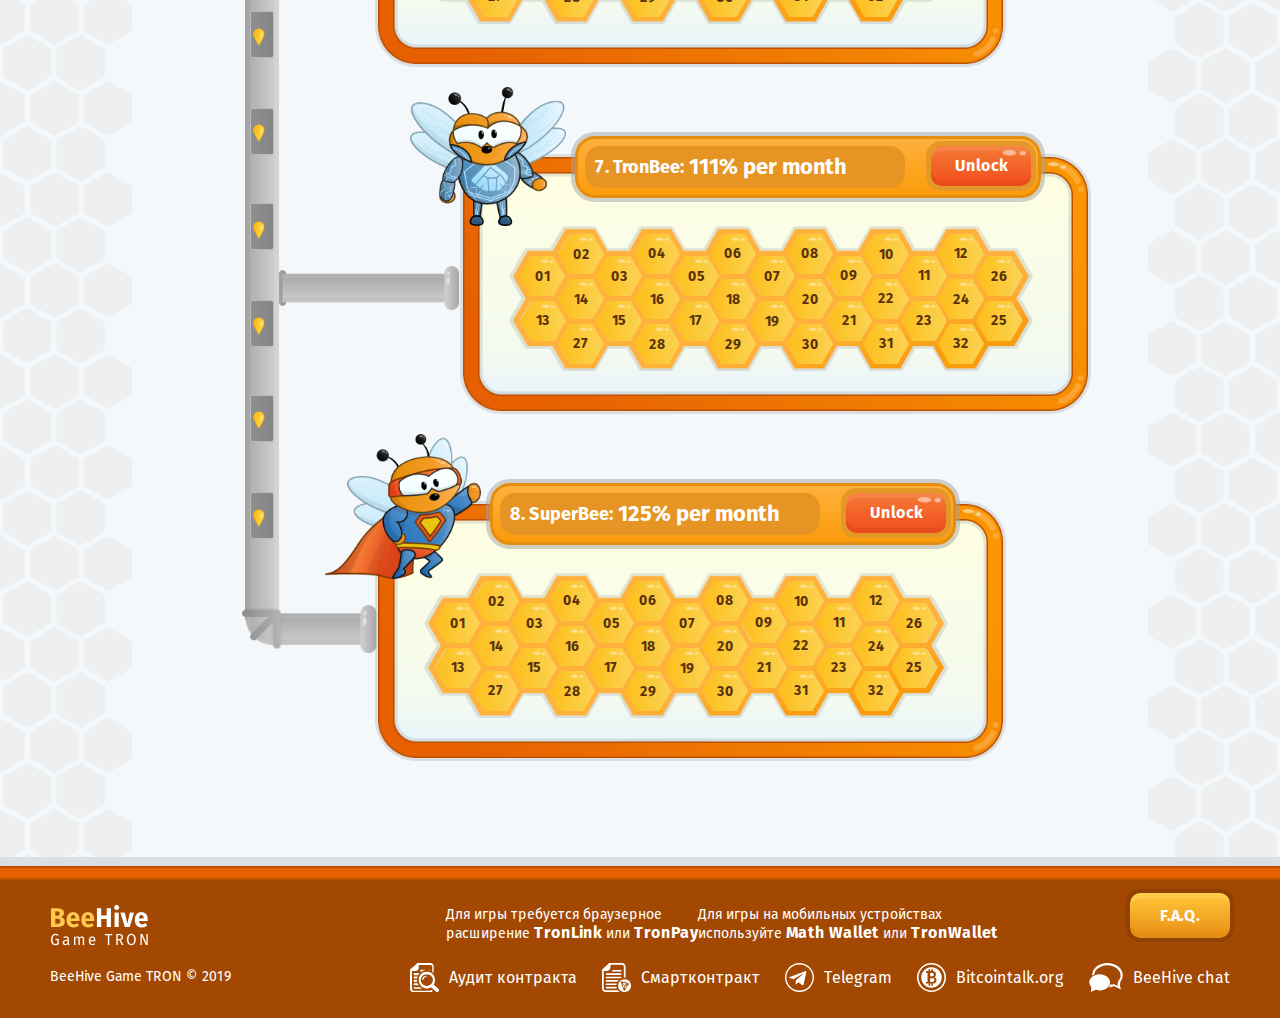
==== commit ddd3781e: "нужно перенести стили и теги и картинки" ====
--- a/index.html
+++ b/index.html
@@ -2937,6 +2937,7 @@
                 <h2>Пасека</h2>
             </div>
         </div>
+        <!---Перенести кусок---------->
         <div class="wrapper-reffer-link">
             <div class="block-reffer">
                 <h3 class="title-reffer">Ваша реферальная ссылка:</h3>
@@ -2946,6 +2947,7 @@
                 </div>
             </div>
         </div>
+        <!---Перенести кусок---------->
         <div class="container-table">
             <table class="table-modal">
                 <thead>
@@ -3813,14 +3815,14 @@
         <div class="img-reward give-big-medal">
             <img src="image/big-medal.png">
         </div>
-        <p class="your-reit"><span>1000</span>/<span>1000</span></p>
-        <h3 class="give-medale give-medale-1">Наберите больше очей, что бы получить</h3>
+        <p class="your-reit"><span>1000</span>/<span>1000</span></p><!------перенести-------->
+        <h3 class="give-medale give-medale-1">Наберите больше очей, что бы получить</h3><!------перенести клас .give-medale-1-------->
         <div class="reward-block">
-            <h3 class="title-reward reward-2">Медаль “Золото”</h3>
+            <h3 class="title-reward reward-2">Медаль “Золото”</h3><!------перенести-------->
             <div class="wrapper-reward">
                 <span class="wax-reward">185 000</span>
             </div>
-            <p class="next-medal">Текущее достижение Медаль <span class="small-medal">“Серебро”</span></p>
+            <p class="next-medal">Текущее достижение Медаль <span class="small-medal">“Серебро”</span></p><!------перенести-------->
             <div class="next-reward">
                 <span class="wax-reward">140 000</span>
             </div>
@@ -3850,7 +3852,7 @@
             Кошелек еще не принимает участия в игре!</p>
       <!--   <p class="game-info">Для игры требуется браузерное
             расширение <a href="">TronLink</a> или <a href="">TronPay</a></p> -->
-        <a href="" class="change-sponsor">Сменить спонсора</a>
+        <a href="" class="change-sponsor">Сменить спонсора</a>            <!------перенести-------->
         <p class="game-need">You need to have at least 3-5 TRX on your wallet to start the game!</p>
         <button type="button" class="button-btn btn-green green-bee-btn">Поехали!</button>
     </div>
@@ -4044,34 +4046,35 @@
 
 <a href="" class="cripto-transfer">ETH</a>
 
+<!------перенести-------->
 <div class="wrapper-social-list">
     <ul class="social-list">
         <li class="social-item">
             <span class="social-icon telegram-icon"></span>
             <ul class="social-sub-list">
                 <li class="social-sub-item">
-                    <a href="" class="social-link ru-icon">RU</a>
-                </li>
-                <li class="social-sub-item">
-                    <a href="" class="social-link en-icon">EN</a>
-                </li>
-                <li class="social-sub-item">
-                    <a href="" class="social-link china-icon">中文</a>
-                </li>
-                <li class="social-sub-item">
-                    <a href="" class="social-link es-icon">ES</a>
-                </li>
-                <li class="social-sub-item">
-                    <a href="" class="social-link in-icon">IDN</a>
-                </li>
-                <li class="social-sub-item">
-                    <a href="" class="social-link bra-icon">BRA</a>
-                </li>
-                <li class="social-sub-item">
-                    <a href="" class="social-link fil-icon">PHL</a>
-                </li>
-                <li class="social-sub-item">
-                    <a href="" class="social-link vn-icon">VNM</a>
+                    <a href="" class="social-link ru-icon" target="_blank">RU</a>
+                </li>
+                <li class="social-sub-item">
+                    <a href="" class="social-link en-icon" target="_blank">EN</a>
+                </li>
+                <li class="social-sub-item">
+                    <a href="" class="social-link china-icon" target="_blank">中文</a>
+                </li>
+                <li class="social-sub-item">
+                    <a href="" class="social-link es-icon" target="_blank">ES</a>
+                </li>
+                <li class="social-sub-item">
+                    <a href="" class="social-link in-icon" target="_blank">IDN</a>
+                </li>
+                <li class="social-sub-item">
+                    <a href="" class="social-link bra-icon" target="_blank">BRA</a>
+                </li>
+                <li class="social-sub-item">
+                    <a href="" class="social-link fil-icon" target="_blank">PHL</a>
+                </li>
+                <li class="social-sub-item">
+                    <a href="" class="social-link vn-icon" target="_blank">VNM</a>
                 </li>
             </ul>
         </li>
@@ -4079,28 +4082,28 @@
             <span class="social-icon telegram-chat-icon"></span>
             <ul class="social-sub-list">
                 <li class="social-sub-item">
-                    <a href="" class="social-link ru-icon">RU</a>
-                </li>
-                <li class="social-sub-item">
-                    <a href="" class="social-link en-icon">EN</a>
-                </li>
-                <li class="social-sub-item">
-                    <a href="" class="social-link china-icon">中文</a>
-                </li>
-                <li class="social-sub-item">
-                    <a href="" class="social-link es-icon">ES</a>
-                </li>
-                <li class="social-sub-item">
-                    <a href="" class="social-link in-icon">IDN</a>
-                </li>
-                <li class="social-sub-item">
-                    <a href="" class="social-link bra-icon">BRA</a>
-                </li>
-                <li class="social-sub-item">
-                    <a href="" class="social-link fil-icon">PHL</a>
-                </li>
-                <li class="social-sub-item">
-                    <a href="" class="social-link vn-icon">VNM</a>
+                    <a href="" class="social-link ru-icon" target="_blank">RU</a>
+                </li>
+                <li class="social-sub-item">
+                    <a href="" class="social-link en-icon" target="_blank">EN</a>
+                </li>
+                <li class="social-sub-item">
+                    <a href="" class="social-link china-icon" target="_blank">中文</a>
+                </li>
+                <li class="social-sub-item">
+                    <a href="" class="social-link es-icon" target="_blank">ES</a>
+                </li>
+                <li class="social-sub-item">
+                    <a href="" class="social-link in-icon" target="_blank">IDN</a>
+                </li>
+                <li class="social-sub-item">
+                    <a href="" class="social-link bra-icon" target="_blank">BRA</a>
+                </li>
+                <li class="social-sub-item">
+                    <a href="" class="social-link fil-icon" target="_blank">PHL</a>
+                </li>
+                <li class="social-sub-item">
+                    <a href="" class="social-link vn-icon" target="_blank">VNM</a>
                 </li>
             </ul>
         </li>
@@ -4108,28 +4111,28 @@
             <span class="social-icon diskord-icon"></span>
             <ul class="social-sub-list">
                 <li class="social-sub-item">
-                    <a href="" class="social-link ru-icon">RU</a>
-                </li>
-                <li class="social-sub-item">
-                    <a href="" class="social-link en-icon">EN</a>
-                </li>
-                <li class="social-sub-item">
-                    <a href="" class="social-link china-icon">中文</a>
-                </li>
-                <li class="social-sub-item">
-                    <a href="" class="social-link es-icon">ES</a>
-                </li>
-                <li class="social-sub-item">
-                    <a href="" class="social-link in-icon">IDN</a>
-                </li>
-                <li class="social-sub-item">
-                    <a href="" class="social-link bra-icon">BRA</a>
-                </li>
-                <li class="social-sub-item">
-                    <a href="" class="social-link fil-icon">PHL</a>
-                </li>
-                <li class="social-sub-item">
-                    <a href="" class="social-link vn-icon">VNM</a>
+                    <a href="" class="social-link ru-icon" target="_blank">RU</a>
+                </li>
+                <li class="social-sub-item">
+                    <a href="" class="social-link en-icon" target="_blank">EN</a>
+                </li>
+                <li class="social-sub-item">
+                    <a href="" class="social-link china-icon" target="_blank">中文</a>
+                </li>
+                <li class="social-sub-item">
+                    <a href="" class="social-link es-icon" target="_blank">ES</a>
+                </li>
+                <li class="social-sub-item">
+                    <a href="" class="social-link in-icon" target="_blank">IDN</a>
+                </li>
+                <li class="social-sub-item">
+                    <a href="" class="social-link bra-icon" target="_blank">BRA</a>
+                </li>
+                <li class="social-sub-item">
+                    <a href="" class="social-link fil-icon" target="_blank">PHL</a>
+                </li>
+                <li class="social-sub-item">
+                    <a href="" class="social-link vn-icon" target="_blank">VNM</a>
                 </li>
             </ul>
         </li>
@@ -4137,28 +4140,28 @@
             <span class="social-icon twitter-icon"></span>
             <ul class="social-sub-list">
                 <li class="social-sub-item">
-                    <a href="" class="social-link ru-icon">RU</a>
-                </li>
-                <li class="social-sub-item">
-                    <a href="" class="social-link en-icon">EN</a>
-                </li>
-                <li class="social-sub-item">
-                    <a href="" class="social-link china-icon">中文</a>
-                </li>
-                <li class="social-sub-item">
-                    <a href="" class="social-link es-icon">ES</a>
-                </li>
-                <li class="social-sub-item">
-                    <a href="" class="social-link in-icon">IDN</a>
-                </li>
-                <li class="social-sub-item">
-                    <a href="" class="social-link bra-icon">BRA</a>
-                </li>
-                <li class="social-sub-item">
-                    <a href="" class="social-link fil-icon">PHL</a>
-                </li>
-                <li class="social-sub-item">
-                    <a href="" class="social-link vn-icon">VNM</a>
+                    <a href="" class="social-link ru-icon" target="_blank">RU</a>
+                </li>
+                <li class="social-sub-item">
+                    <a href="" class="social-link en-icon" target="_blank">EN</a>
+                </li>
+                <li class="social-sub-item">
+                    <a href="" class="social-link china-icon" target="_blank">中文</a>
+                </li>
+                <li class="social-sub-item">
+                    <a href="" class="social-link es-icon" target="_blank">ES</a>
+                </li>
+                <li class="social-sub-item">
+                    <a href="" class="social-link in-icon" target="_blank">IDN</a>
+                </li>
+                <li class="social-sub-item">
+                    <a href="" class="social-link bra-icon" target="_blank">BRA</a>
+                </li>
+                <li class="social-sub-item">
+                    <a href="" class="social-link fil-icon" target="_blank">PHL</a>
+                </li>
+                <li class="social-sub-item">
+                    <a href="" class="social-link vn-icon" target="_blank">VNM</a>
                 </li>
             </ul>
         </li>
@@ -4189,34 +4192,59 @@
                 <li class="social-sub-item">
                     <a href="" class="social-link vn-icon">VNM</a>
                 </li>
-            </ul>
+            </ul> <ul class="social-sub-list">
+            <li class="social-sub-item">
+                <a href="" class="social-link ru-icon" target="_blank">RU</a>
+            </li>
+            <li class="social-sub-item">
+                <a href="" class="social-link en-icon" target="_blank">EN</a>
+            </li>
+            <li class="social-sub-item">
+                <a href="" class="social-link china-icon" target="_blank">中文</a>
+            </li>
+            <li class="social-sub-item">
+                <a href="" class="social-link es-icon" target="_blank">ES</a>
+            </li>
+            <li class="social-sub-item">
+                <a href="" class="social-link in-icon" target="_blank">IDN</a>
+            </li>
+            <li class="social-sub-item">
+                <a href="" class="social-link bra-icon" target="_blank">BRA</a>
+            </li>
+            <li class="social-sub-item">
+                <a href="" class="social-link fil-icon" target="_blank">PHL</a>
+            </li>
+            <li class="social-sub-item">
+                <a href="" class="social-link vn-icon" target="_blank">VNM</a>
+            </li>
+        </ul>
         </li>
         <li class="social-item">
             <span class="social-icon vk-icon"></span>
             <ul class="social-sub-list">
                 <li class="social-sub-item">
-                    <a href="" class="social-link ru-icon">RU</a>
-                </li>
-                <li class="social-sub-item">
-                    <a href="" class="social-link en-icon">EN</a>
-                </li>
-                <li class="social-sub-item">
-                    <a href="" class="social-link china-icon">中文</a>
-                </li>
-                <li class="social-sub-item">
-                    <a href="" class="social-link es-icon">ES</a>
-                </li>
-                <li class="social-sub-item">
-                    <a href="" class="social-link in-icon">IDN</a>
-                </li>
-                <li class="social-sub-item">
-                    <a href="" class="social-link bra-icon">BRA</a>
-                </li>
-                <li class="social-sub-item">
-                    <a href="" class="social-link fil-icon">PHL</a>
-                </li>
-                <li class="social-sub-item">
-                    <a href="" class="social-link vn-icon">VNM</a>
+                    <a href="" class="social-link ru-icon" target="_blank">RU</a>
+                </li>
+                <li class="social-sub-item">
+                    <a href="" class="social-link en-icon" target="_blank">EN</a>
+                </li>
+                <li class="social-sub-item">
+                    <a href="" class="social-link china-icon" target="_blank">中文</a>
+                </li>
+                <li class="social-sub-item">
+                    <a href="" class="social-link es-icon" target="_blank">ES</a>
+                </li>
+                <li class="social-sub-item">
+                    <a href="" class="social-link in-icon" target="_blank">IDN</a>
+                </li>
+                <li class="social-sub-item">
+                    <a href="" class="social-link bra-icon" target="_blank">BRA</a>
+                </li>
+                <li class="social-sub-item">
+                    <a href="" class="social-link fil-icon" target="_blank">PHL</a>
+                </li>
+                <li class="social-sub-item">
+                    <a href="" class="social-link vn-icon" target="_blank">VNM</a>
                 </li>
             </ul>
         </li>
@@ -4224,28 +4252,28 @@
             <span class="social-icon gld-icon"></span>
             <ul class="social-sub-list">
                 <li class="social-sub-item">
-                    <a href="" class="social-link ru-icon">RU</a>
-                </li>
-                <li class="social-sub-item">
-                    <a href="" class="social-link en-icon">EN</a>
-                </li>
-                <li class="social-sub-item">
-                    <a href="" class="social-link china-icon">中文</a>
-                </li>
-                <li class="social-sub-item">
-                    <a href="" class="social-link es-icon">ES</a>
-                </li>
-                <li class="social-sub-item">
-                    <a href="" class="social-link in-icon">IDN</a>
-                </li>
-                <li class="social-sub-item">
-                    <a href="" class="social-link bra-icon">BRA</a>
-                </li>
-                <li class="social-sub-item">
-                    <a href="" class="social-link fil-icon">PHL</a>
-                </li>
-                <li class="social-sub-item">
-                    <a href="" class="social-link vn-icon">VNM</a>
+                    <a href="" class="social-link ru-icon" target="_blank">RU</a>
+                </li>
+                <li class="social-sub-item">
+                    <a href="" class="social-link en-icon" target="_blank">EN</a>
+                </li>
+                <li class="social-sub-item">
+                    <a href="" class="social-link china-icon" target="_blank">中文</a>
+                </li>
+                <li class="social-sub-item">
+                    <a href="" class="social-link es-icon" target="_blank">ES</a>
+                </li>
+                <li class="social-sub-item">
+                    <a href="" class="social-link in-icon" target="_blank">IDN</a>
+                </li>
+                <li class="social-sub-item">
+                    <a href="" class="social-link bra-icon" target="_blank">BRA</a>
+                </li>
+                <li class="social-sub-item">
+                    <a href="" class="social-link fil-icon" target="_blank">PHL</a>
+                </li>
+                <li class="social-sub-item">
+                    <a href="" class="social-link vn-icon" target="_blank">VNM</a>
                 </li>
             </ul>
         </li>
@@ -4253,28 +4281,28 @@
             <span class="social-icon md-icon"></span>
             <ul class="social-sub-list">
                 <li class="social-sub-item">
-                    <a href="" class="social-link ru-icon">RU</a>
-                </li>
-                <li class="social-sub-item">
-                    <a href="" class="social-link en-icon">EN</a>
-                </li>
-                <li class="social-sub-item">
-                    <a href="" class="social-link china-icon">中文</a>
-                </li>
-                <li class="social-sub-item">
-                    <a href="" class="social-link es-icon">ES</a>
-                </li>
-                <li class="social-sub-item">
-                    <a href="" class="social-link in-icon">IDN</a>
-                </li>
-                <li class="social-sub-item">
-                    <a href="" class="social-link bra-icon">BRA</a>
-                </li>
-                <li class="social-sub-item">
-                    <a href="" class="social-link fil-icon">PHL</a>
-                </li>
-                <li class="social-sub-item">
-                    <a href="" class="social-link vn-icon">VNM</a>
+                    <a href="" class="social-link ru-icon" target="_blank">RU</a>
+                </li>
+                <li class="social-sub-item">
+                    <a href="" class="social-link en-icon" target="_blank">EN</a>
+                </li>
+                <li class="social-sub-item">
+                    <a href="" class="social-link china-icon" target="_blank">中文</a>
+                </li>
+                <li class="social-sub-item">
+                    <a href="" class="social-link es-icon" target="_blank">ES</a>
+                </li>
+                <li class="social-sub-item">
+                    <a href="" class="social-link in-icon" target="_blank">IDN</a>
+                </li>
+                <li class="social-sub-item">
+                    <a href="" class="social-link bra-icon" target="_blank">BRA</a>
+                </li>
+                <li class="social-sub-item">
+                    <a href="" class="social-link fil-icon" target="_blank">PHL</a>
+                </li>
+                <li class="social-sub-item">
+                    <a href="" class="social-link vn-icon" target="_blank">VNM</a>
                 </li>
             </ul>
         </li>
@@ -4282,33 +4310,34 @@
             <span class="social-icon bt-icon"></span>
             <ul class="social-sub-list">
                 <li class="social-sub-item">
-                    <a href="" class="social-link ru-icon">RU</a>
-                </li>
-                <li class="social-sub-item">
-                    <a href="" class="social-link en-icon">EN</a>
-                </li>
-                <li class="social-sub-item">
-                    <a href="" class="social-link china-icon">中文</a>
-                </li>
-                <li class="social-sub-item">
-                    <a href="" class="social-link es-icon">ES</a>
-                </li>
-                <li class="social-sub-item">
-                    <a href="" class="social-link in-icon">IDN</a>
-                </li>
-                <li class="social-sub-item">
-                    <a href="" class="social-link bra-icon">BRA</a>
-                </li>
-                <li class="social-sub-item">
-                    <a href="" class="social-link fil-icon">PHL</a>
-                </li>
-                <li class="social-sub-item">
-                    <a href="" class="social-link vn-icon">VNM</a>
+                    <a href="" class="social-link ru-icon" target="_blank">RU</a>
+                </li>
+                <li class="social-sub-item">
+                    <a href="" class="social-link en-icon" target="_blank">EN</a>
+                </li>
+                <li class="social-sub-item">
+                    <a href="" class="social-link china-icon" target="_blank">中文</a>
+                </li>
+                <li class="social-sub-item">
+                    <a href="" class="social-link es-icon" target="_blank">ES</a>
+                </li>
+                <li class="social-sub-item">
+                    <a href="" class="social-link in-icon" target="_blank">IDN</a>
+                </li>
+                <li class="social-sub-item">
+                    <a href="" class="social-link bra-icon" target="_blank">BRA</a>
+                </li>
+                <li class="social-sub-item">
+                    <a href="" class="social-link fil-icon" target="_blank">PHL</a>
+                </li>
+                <li class="social-sub-item">
+                    <a href="" class="social-link vn-icon" target="_blank">VNM</a>
                 </li>
             </ul>
         </li>
     </ul>
 </div>
+<!---------------------->
 
 
 <!--  <script src="https://code.jquery.com/jquery-3.4.0.min.js" integrity="sha256-BJeo0qm959uMBGb65z40ejJYGSgR7REI4+CW1fNKwOg=" crossorigin="anonymous"></script> -->
--- a/styles/style.css
+++ b/styles/style.css
@@ -2890,11 +2890,13 @@
     align-items: center;
     justify-content: center;
 }
+/*----------------перенести стиль----------------*/
 .wrapper-reward span{
     font-size: 38px;
     font-weight: bold;
     color: #7b3701;
 }
+/*-------------------------------------------------*/
 .wax-reward{
     padding-left: 77px;
     position: relative;
@@ -2923,6 +2925,7 @@
    height: 52px;
    top: -7px;
 }
+/*----------------перенести стиль----------------*/
 .title-reward{
     font-size: 26px;
     color: #f24f1e;
@@ -2961,7 +2964,6 @@
 .next-reward .wax-reward:before{
      width: 41px;
     height: 35px;
-
 }
 .next-reward .honey-reward{
     padding-left: 44px;
@@ -2973,6 +2975,7 @@
 .next-reward{
     margin-top: 22px;
 }
+/*---------------------------------------------------*/
 .summa-transaction{
     padding-left: 0;
 }
@@ -3797,6 +3800,7 @@
 }
 /*------------------------------------end landing style----------------*/
 
+/*----------------перенести стиль----------------*/
 .title-reffer{
     font-size: 14px;
     color: #4d4d4d;
@@ -3806,7 +3810,7 @@
     background-color: #f6f3dd;
     border-radius: 10px;
     border: 3px solid #f0c67b;
-    padding: 15px;
+    padding: 10px;
     max-width: 98%;
     width: 100%;
     display: flex;
@@ -3834,6 +3838,7 @@
     margin-top: 25px;
     min-height: 422px;
 }
+/*--------------------------------------------*/
 .paseca .table-modal tbody {
     max-height: 365px;
 }
@@ -5172,6 +5177,7 @@
     margin: 0 auto;
     margin-top: 15px;
 }
+/*----------------перенести стиль----------------*/
 .reffer-btn{
     width: 20px;
     height: 25px;
@@ -5179,6 +5185,7 @@
     background-size: contain;
     border: none;
 }
+/*--------------------------------------------------------*/
 /*----------------news landing----------------*/
 .close-window{
     width: 46px;
@@ -5318,6 +5325,7 @@
     margin-left: 15px;
     display: flex;
 }
+/*----------------перенести стиль----------------*/
 .add-monet span{
     font-size: 12px;
     color: #d57518;
@@ -5346,7 +5354,9 @@
     margin: 14px 0;
     font-weight: bold;
 }
-
+/*-------------------------------------------------*/
+
+/*----------------перенести стиль----------------*/
 /*---------------SOCIAL ICON------------*/
 .wrapper-social-list{
     position: fixed;
@@ -5499,3 +5509,5 @@
     clip-path: polygon(50% 0%, 100% 25%, 100% 75%, 50% 100%, 0% 75%, 0% 25%);
     -webkit-clip-path: polygon(50% 0%, 100% 25%, 100% 75%, 50% 100%, 0% 75%, 0% 25%);
 }
+
+/*-------------------------------------------------------*/
--- a/styles/media.css
+++ b/styles/media.css
@@ -267,6 +267,7 @@
         width: 100%;
         display: block;
     }
+    /*----------------перенести стиль----------------*/
     .give-medale {
         font-size: 24px;
         margin-top: 32px;
@@ -294,6 +295,7 @@
         font-size: 18px;
         margin-top: 9px;
     }
+    /*-------------------------------------------------*/
     .reward-btn {
         width: 195px;
         height: 53px;
@@ -737,15 +739,17 @@
     .give-big-medal img{
         width: 140px;
     }
+    /*-----------------перенести стиль------------*/
     .give-medale-1{
-        font-size: 21px;
-        margin-top: 19px;
-        margin-bottom: 19px;
+        font-size: 20px;
+        margin-top: 15px;
+        margin-bottom: 15px;
     }
     .reward-2{
         font-size: 24px;
         margin-bottom: 20px;
     }
+    /*------------------------------------------*/
     .new-round-modal-2{
         max-width: 565px;
         height: 416px;
@@ -881,15 +885,17 @@
         margin-top: 25px;
         min-height: 292px;
     }
+    /*----------------перенести стиль----------------*/
     .reffer-link-container {
-        padding: 10px;
+        padding: 9px;
         max-width: 98%;
         width: 100%;
     }
     .reffer-btn{
-        width: 118px;
-        height: 40px;
-    }
+        width: 20px;
+        height: 20px;
+    }
+    /*---------------------------------------------*/
     .glashatai {
         margin: 0 auto;
         margin-bottom: 30px;
@@ -919,10 +925,14 @@
     .container-bee-carousel-item{
         padding: 0;
     }
+    /*----------------перенести стиль----------------*/
       .your-reit, .your-reit span{
         font-size: 32px;
     }
-
+    .wrapper-social-list{
+        top: 225px;
+    }
+    /*----------------------------------------*/
 
 }
 
@@ -1337,6 +1347,7 @@
         align-items: center;
         margin-top: 20px;
     }
+    /*----------------перенести стиль----------------*/
     .give-medale{
         margin-top: 20px;
         margin-bottom: 15px;
@@ -1380,6 +1391,7 @@
         height: 25px;
         top: -2px;
     }
+    /*----------------------------------------------*/
     .next-reward .honey-reward:before {
         width: 25px;
         height: 26px;
@@ -2566,6 +2578,7 @@
     .tabs li a{
         margin: 25px 0;
     }
+    /*----------------перенести стиль----------------*/
      .your-reit, .your-reit span{
         margin: 7px 0;
     }
@@ -2573,7 +2586,7 @@
         margin-top: 15px;
     }
     .cripto-transfer {
-        top: 26%;
+        top: 222px;
         z-index: 1000000;
         width: 48px;
         height: 52px;
@@ -2582,6 +2595,7 @@
     .wrapper-social-list {
         top: 281px;
     }
+    /*-------------------------------------------*/
 
 }
 @media screen and (max-width: 1024px)and (min-width: 768px) and (orientation:portrait){
@@ -2659,15 +2673,17 @@
         width: 35px;
         height: 29px;
     }
+    /*----------------перенести стиль----------------*/
     .wax-reward:before{
         top: -3px;
     }
     .wrapper-reward span {
         font-size: 25px;
     }
-       .wax-reward {
+    .wax-reward {
         padding-left: 38px;
     }
+    /*-------------------------------------------------*/
     .title-modal{
         padding: 3px 10px;
     }
@@ -2688,6 +2704,7 @@
         bottom: 14px;
         font-size: 14px;
     }
+    /*----------------перенести стиль----------------*/
    .give-medale {
         margin-top: 7px;
         margin-bottom: 7px;
@@ -2705,6 +2722,7 @@
    .next-reward {
         margin-top: 10px;
     }
+    /*--------------------------------------------------------*/
     .summa-dohod img{
         max-width: 25px;
     }
@@ -2975,6 +2993,7 @@
         margin-top: 10px;
         margin-bottom: 10px;
     }
+    /*----------------перенести стиль----------------*/
     .attention-text {
         font-size: 14px;
         color: #f24f1e;
@@ -2983,6 +3002,7 @@
         margin: 0 auto;
         margin-bottom: 10px;
     }
+    /*------------------------------------------*/
     .game-info {
         font-size: 14px;
         color: #4d4d4d;
@@ -3018,9 +3038,11 @@
     .error-img img {
         max-width: 135px;
     }
+    /*----------------перенести стиль----------------*/
       .your-reit, .your-reit span {
         font-size: 22px;
     }
+    /*----------------------------------------------*/
 }
 
 @media screen and (max-width: 720px) and (min-width: 320px) {
@@ -3601,9 +3623,12 @@
         max-width: 285px;
         height: 25px;
     }
+    /*----------------перенести стиль----------------*/
     .cripto-transfer {
         right: 5px;
-    }
+        top: 195px;
+    }
+    /*---------------------------------------*/
     .stub-text {
         font-size: 13px;
         max-width: 318px;
@@ -4316,6 +4341,7 @@
     .header-navigation .go-to-game{
         width: 100px;
     }
+    /*----------------перенести стиль----------------*/
     .reffer-link-container{
         padding: 8px;
     }
@@ -4333,6 +4359,7 @@
     .wrapper-reffer-link + .container-table {
         margin-top: 15px;
     }
+    /*----------------------------------------------------*/
     .table-arrow {
         width: 8px;
         height: 15px;
@@ -4367,10 +4394,12 @@
     .change-sponsor{
         font-size: 14px;
     }
+    /*----------------перенести стиль----------------*/
     .wrapper-social-list {
         top: 263px;
         right: 5px;
     }
+    /*-------------------------------------------------*/
 }
 @media only screen  and (max-width: 415px){
     .buy-wax .balance-footer-block {
@@ -4450,6 +4479,7 @@
     .wrapper-input{
         max-width: 312px;
     }
+    /*----------------перенести стиль----------------*/
     .cripto-transfer {
         top: 30%;
     }
@@ -4469,6 +4499,7 @@
     .fb-icon, .bt-icon {
         background-size: 30%;
     }
+    /*---------------------------------------------*/
     .wrapper-content-round.no-active-round::after {
         left: 13px;
         right: 11px;
@@ -4522,10 +4553,12 @@
     .header-sections{
         padding-bottom: 25px;
     }
+    /*----------------перенести стиль----------------*/
     .reffer-btn{
-        width: 101px;
+        width: 20px;
         font-size: 13px;
     }
+    /*----------------------------------------------*/
     .item-btn{
         margin-right: 0;
     }
@@ -4636,6 +4669,7 @@
     .activ-honey:before{
         top: -1px;
     }
+    /*----------------перенести стиль----------------*/
     .attention-text {
         font-size: 14px;
         color: #f24f1e;
@@ -4644,6 +4678,7 @@
         margin: 0 auto;
         margin-bottom: 18px;
     }
+    /*---------------------------------------------------*/
     .wallet-input {
         border-radius: 10px;
         border: 2px solid #e38d11;
@@ -4690,6 +4725,12 @@
     .error-text{
         margin-top: 25px;
     }
+    /*----------------перенести стиль----------------*/
+    .give-medale {
+        margin-top: 15px;
+        font-size: 18px;
+    }
+    /*-----------------------------------------------*/
 
 }
 @media screen and (max-width: 360px) and (min-width: 320px) {
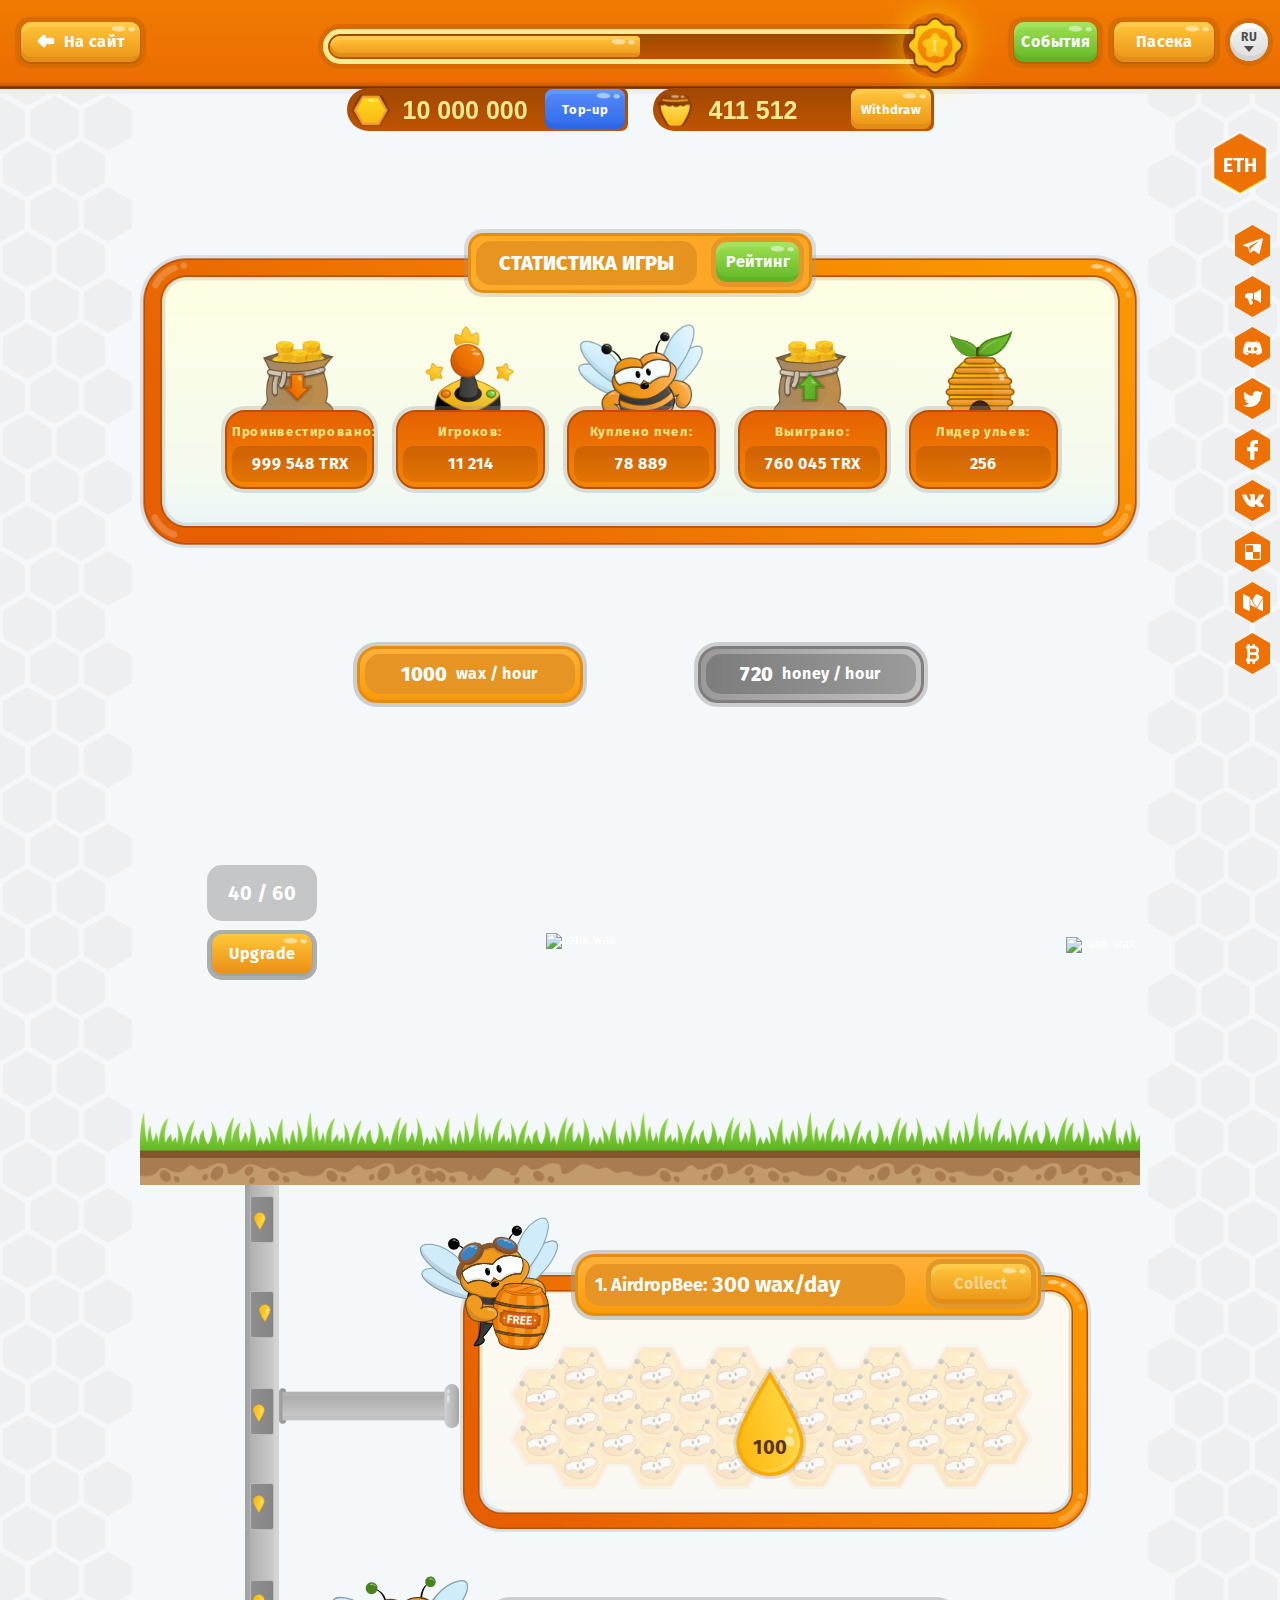
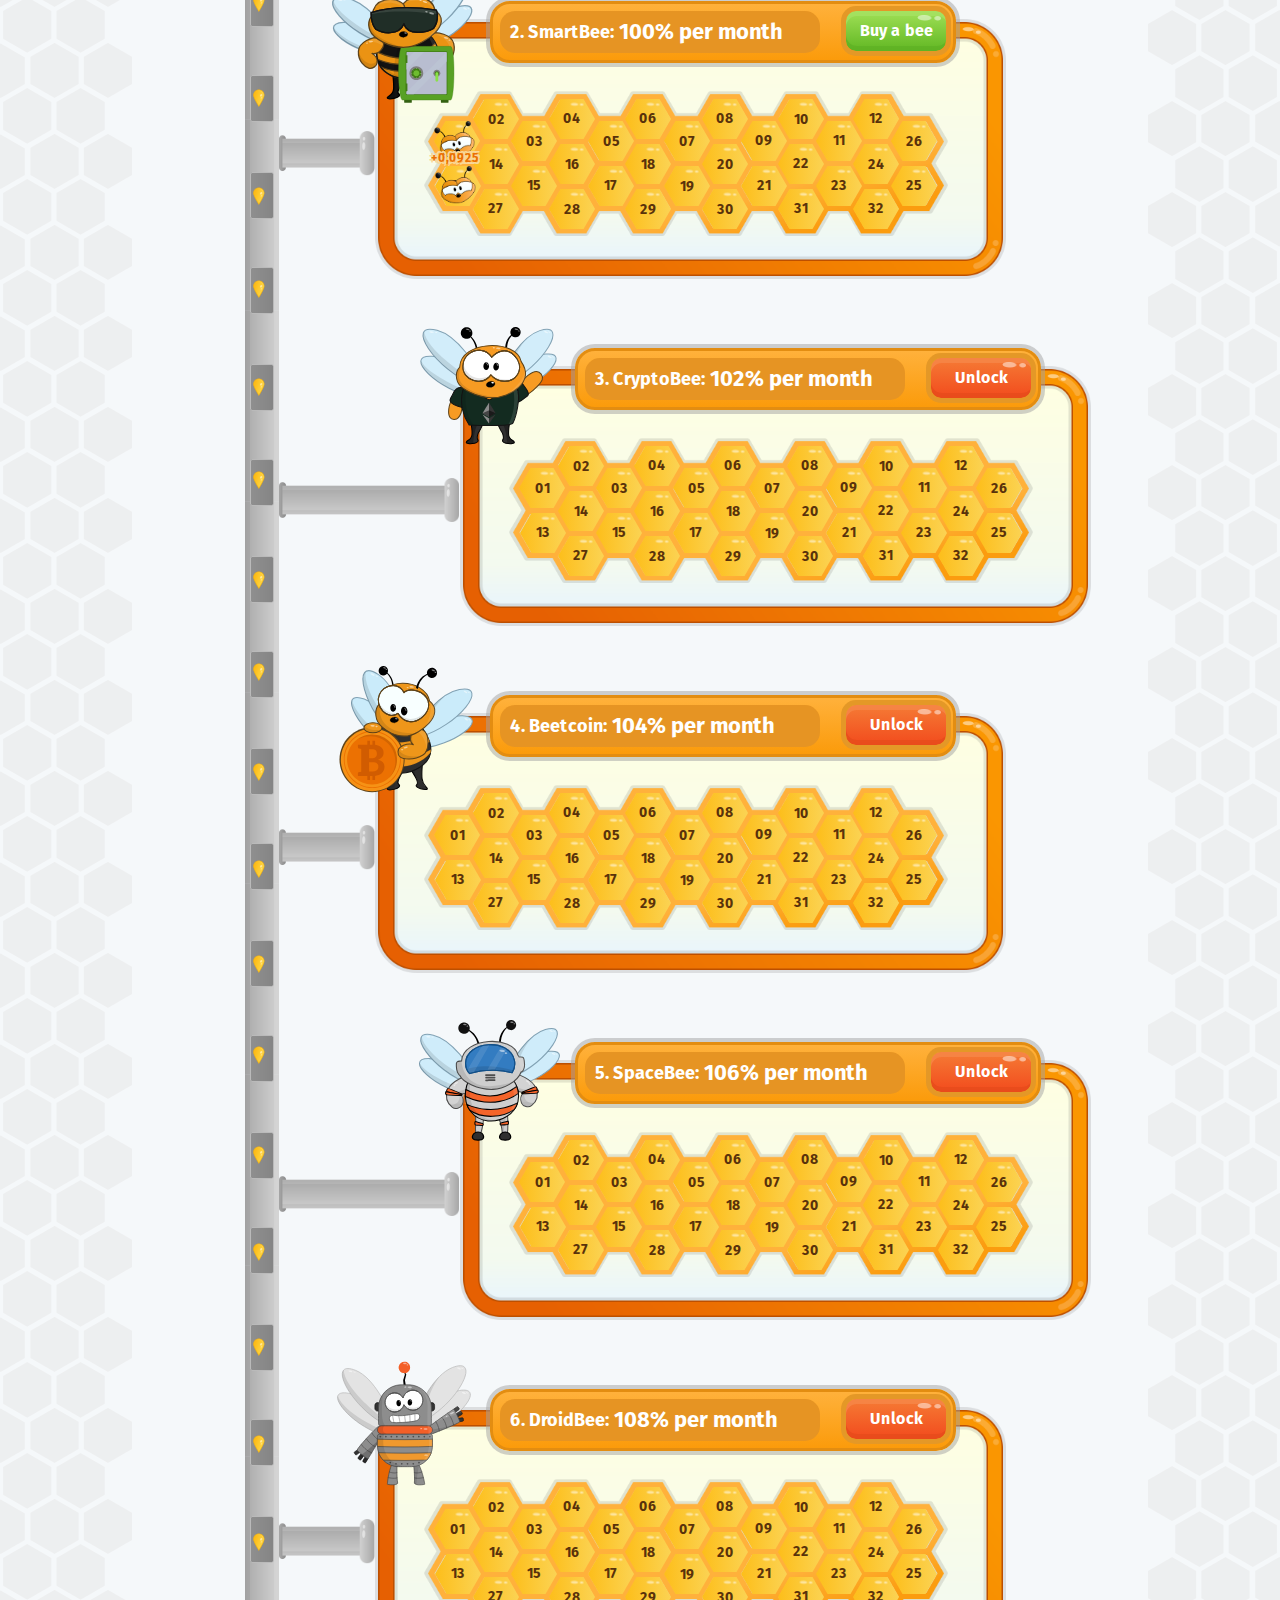
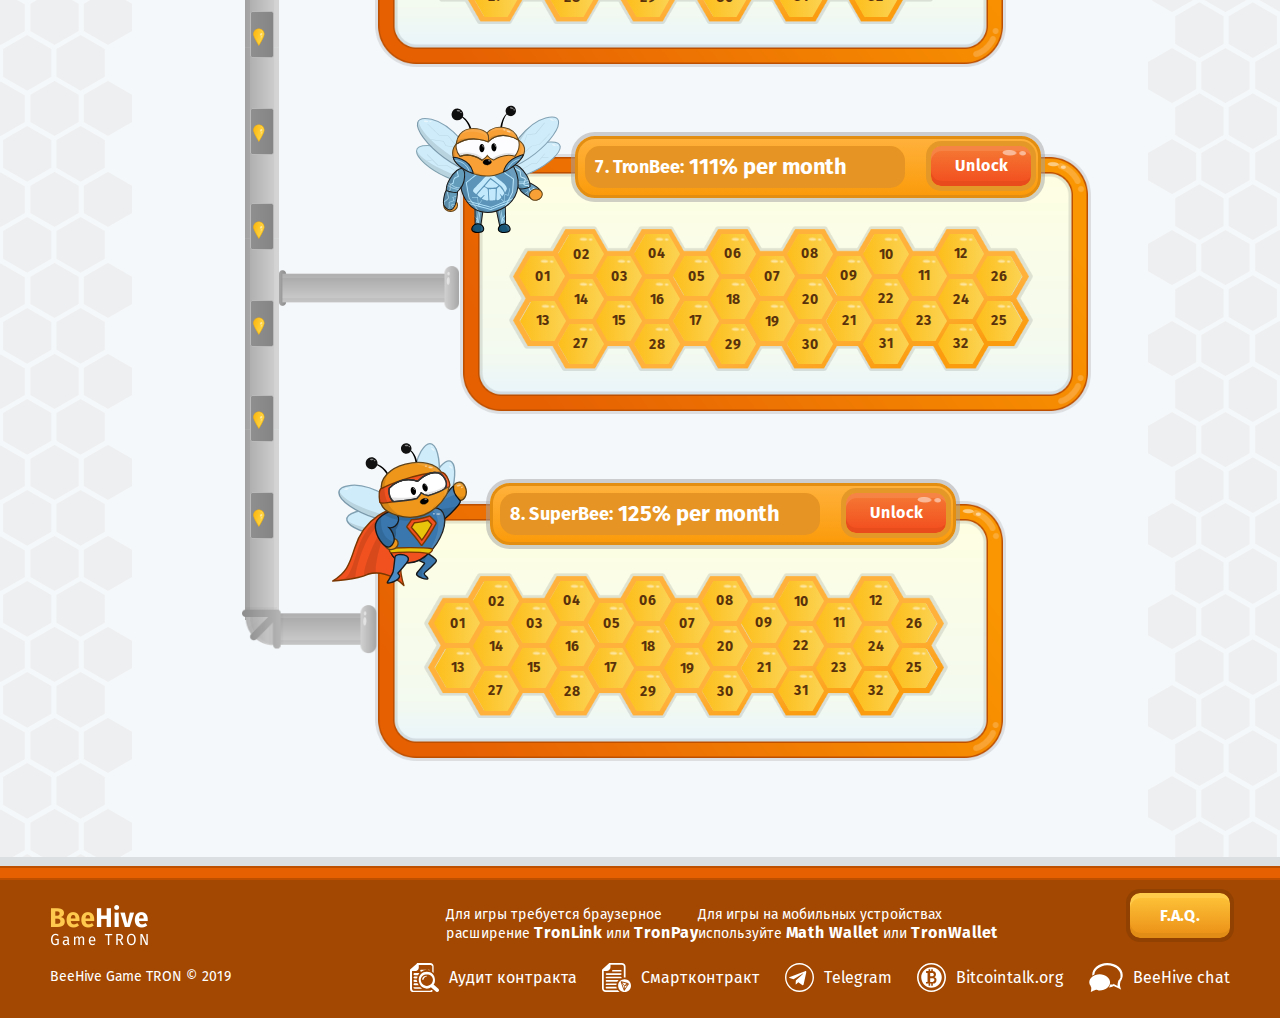
==== commit d594e119: "new changes" ====
--- a/index.html
+++ b/index.html
@@ -420,6 +420,15 @@
         <ul class="list-game-rounds">
             <li class="item-rounds">
                 <div class="wrapper-content-round no-active-round airdrop-round">
+                    <div class="wrapper-lottie">
+                        <lottie-player
+                                src="./image/AirdropBee.json"
+                                background="rgba(0, 0, 0, 0)"
+                                speed="1"
+                                style="width: 242px; height: 231px;"
+                                loop  autoplay >
+                        </lottie-player>
+                    </div>
                     <div class="header-round">
                         <div class="text-info-round">
                             <h3 class="title-round">1. AirdropBee:</h3>
@@ -665,6 +674,15 @@
             </li>
             <li class="item-rounds">
                 <div class="wrapper-content-round smart-round">
+                    <div class="wrapper-lottie">
+                        <lottie-player
+                                src="./image/SmartBee.json"
+                                background="rgba(0, 0, 0, 0)"
+                                speed="1"
+                                style="width: 242px; height: 231px;"
+                                loop  autoplay >
+                        </lottie-player>
+                    </div>
                     <div class="header-round">
                         <div class="text-info-round">
                             <h3 class="title-round">2. SmartBee:</h3>
@@ -968,6 +986,15 @@
             </li>
             <li class="item-rounds">
                 <div class="wrapper-content-round crypto-round">
+                    <div class="wrapper-lottie">
+                        <lottie-player
+                                src="./image/CryptoBee.json"
+                                background="rgba(0, 0, 0, 0)"
+                                speed="1"
+                                style="width: 242px; height: 231px;"
+                                loop  autoplay >
+                        </lottie-player>
+                    </div>
                     <div class="header-round">
                         <div class="text-info-round">
                             <h3 class="title-round">3. CryptoBee:</h3>
@@ -1271,6 +1298,15 @@
             </li>
             <li class="item-rounds">
                 <div class="wrapper-content-round beetcoin-round">
+                    <div class="wrapper-lottie">
+                        <lottie-player
+                                src="./image/Beetcoin.json"
+                                background="rgba(0, 0, 0, 0)"
+                                speed="1"
+                                style="width: 242px; height: 231px;"
+                                loop  autoplay >
+                        </lottie-player>
+                    </div>
                     <div class="header-round">
                         <div class="text-info-round">
                             <h3 class="title-round">4. Beetcoin:</h3>
@@ -1574,6 +1610,15 @@
             </li>
             <li class="item-rounds">
                 <div class="wrapper-content-round space-round">
+                    <div class="wrapper-lottie">
+                        <lottie-player
+                                src="./image/SpaceBee.json"
+                                background="rgba(0, 0, 0, 0)"
+                                speed="1"
+                                style="width: 242px; height: 231px;"
+                                loop  autoplay >
+                        </lottie-player>
+                    </div>
                     <div class="header-round">
                         <div class="text-info-round">
                             <h3 class="title-round">5. SpaceBee:</h3>
@@ -1877,6 +1922,15 @@
             </li>
             <li class="item-rounds">
                 <div class="wrapper-content-round droid-round">
+                    <div class="wrapper-lottie">
+                        <lottie-player
+                                src="./image/DroidBee.json"
+                                background="rgba(0, 0, 0, 0)"
+                                speed="1"
+                                style="width: 242px; height: 231px;"
+                                loop  autoplay >
+                        </lottie-player>
+                    </div>
                     <div class="header-round">
                         <div class="text-info-round">
                             <h3 class="title-round">6. DroidBee:</h3>
@@ -2180,6 +2234,15 @@
             </li>
             <li class="item-rounds">
                 <div class="wrapper-content-round tron-round">
+                    <div class="wrapper-lottie">
+                        <lottie-player
+                                src="./image/TronBee.json"
+                                background="rgba(0, 0, 0, 0)"
+                                speed="1"
+                                style="width: 242px; height: 231px;"
+                                loop  autoplay >
+                        </lottie-player>
+                    </div>
                     <div class="header-round">
                         <div class="text-info-round">
                             <h3 class="title-round">7. TronBee:</h3>
@@ -2483,6 +2546,15 @@
             </li>
             <li class="item-rounds">
                 <div class="wrapper-content-round superbee-round">
+                    <div class="wrapper-lottie">
+                        <lottie-player
+                                src="./image/SuperBee.json"
+                                background="rgba(0, 0, 0, 0)"
+                                speed="1"
+                                style="width: 242px; height: 231px;"
+                                loop  autoplay >
+                        </lottie-player>
+                    </div>
                     <div class="header-round">
                         <div class="text-info-round">
                             <h3 class="title-round">8. SuperBee:</h3>
@@ -2942,7 +3014,7 @@
             <div class="block-reffer">
                 <h3 class="title-reffer">Ваша реферальная ссылка:</h3>
                 <div class="reffer-link-container">
-                    <p class="reffer-link">https://dsjfhvjsfjshv.fgdjfshd</p>
+                    <textarea class="reffer-link">https://dsjfhvjsfjshv.fgdjfshd</textarea>
                     <button type="button" class="reffer-btn"></button>
                 </div>
             </div>
@@ -4340,11 +4412,42 @@
 <!---------------------->
 
 
+
+
+
+<!-----------------------20.10-------------->
+
+
+<div class="wrapper-modal modal-timer flythat" data-autoOpen="true" id="modal-text25">
+    <a href="#close" class="close-modal close flythat-close"></a>
+    <div class="container-modal mobile-header-timer">
+        <div class="wrapper-timer">
+           <h2 class="title-timer" id="head">Countdown to my birthday:</h2>
+            <p class="timer-info">Lorem ipsum dolor sit amet. Diam zzril eirmod. At blandit kasd accumsan mazim odio cum. Rebum sadipscing rebum labore facer duis. Elit et exerci lorem sit.
+            Lorem ipsum dolor sit amet. Diam zzril eirmod. At blandit kasd accumsan mazim odio cum. Rebum sadipscing rebum labore facer duis. Elit et exerci lorem sit.
+            Lorem ipsum dolor sit amet. Diam zzril eirmod. At blandit kasd accumsan mazim odio cum. Rebum sadipscing rebum labore facer duis. Elit et exerci lorem sit.
+           Lorem ipsum dolor sit amet. Diam zzril eirmod.At blandit kasd accumsan mazim odio cum. Rebum sadipscing rebum labore facer duis. Elit et exerci lorem sit.</p>
+              <ul class="list-timer">
+                <li class="item-timer"><span id="days"></span>days</li>
+                <li class="item-timer"><span id="hours"></span>Hours</li>
+                <li class="item-timer"><span id="minutes"></span>Minutes</li>
+                <li class="item-timer"><span id="seconds"></span>Seconds</li>
+              </ul>
+        </div>
+        <div class="footer-modal modal-bee-footer-mobile">
+            <a href="#close"  class="button-btn close-modal-mobile close">Закрыть</a>
+        </div>
+    </div>
+</div>
+<!------------------------------------------->
+
+
 <!--  <script src="https://code.jquery.com/jquery-3.4.0.min.js" integrity="sha256-BJeo0qm959uMBGb65z40ejJYGSgR7REI4+CW1fNKwOg=" crossorigin="anonymous"></script> -->
  <script src="js/jquery-3.2.1.js"></script>
 <script src="js/jquery.mCustomScrollbar.concat.min.js"></script>
 <script src="js/jquery.mCustomScrollbar.js"></script>
 <script src="js/jquery.flythat.js"></script>
+<script src="js/lottie-player.js"></script>
 <script src="js/main.js"></script>
 </body>
 </html>--- a/styles/style.css
+++ b/styles/style.css
@@ -1409,16 +1409,21 @@
     padding-top: 110px;
     position: relative;
 }
-.wrapper-content-round::before{
-    content: '';
+.wrapper-content-round .wrapper-lottie{
     position: absolute;
     left: -88px;
+    top: 0;
+    z-index: 101;
+}
+.wrapper-content-round:before{
+    content: '';
+    position: absolute;
+    left: -88px;
+    top: 0;
+    z-index: 101;
+    background-size: contain;
     width: 242px;
     height: 231px;
-    top: 0;
-    background: url("../image/round-bee.png")no-repeat;
-    z-index: 101;
-    background-size: contain;
 }
 .text-info-round{
     background-color: #e69423;
@@ -3810,7 +3815,7 @@
     background-color: #f6f3dd;
     border-radius: 10px;
     border: 3px solid #f0c67b;
-    padding: 10px;
+    padding: 8px 10px;
     max-width: 98%;
     width: 100%;
     display: flex;
@@ -3820,11 +3825,15 @@
 .reffer-link{
     font-size: 16px;
     color: #4d4d4d;
-    max-width: 245px;
-    overflow: hidden;
-    text-overflow: ellipsis;
-    white-space: nowrap;
     display: inline-block;
+    width: 100%;
+    max-width: 92%;
+    background-color: transparent;
+    border: none;
+    resize: none;
+    vertical-align: middle;
+    line-height: 15px;
+    height: 15px;
 }
 .wrapper-reffer-link{
     display: flex;
@@ -4338,37 +4347,9 @@
     max-width: 160px;
     width: 100%;
 }
-.airdrop-round::before{
-    background: url("../image/1.png")no-repeat;
-    background-size: contain;
-}
-.smart-round::before{
-    background: url("../image/2.png")no-repeat;
-    background-size: contain;
-}
-.crypto-round::before{
-    background: url("../image/3.png")no-repeat;
-    background-size: contain;
-}
-.beetcoin-round::before{
-    background: url("../image/4.png")no-repeat;
-    background-size: contain;
-}
-.space-round::before{
-    background: url("../image/5.png")no-repeat;
-    background-size: contain;
-}
-.droid-round::before{
-    background: url("../image/6.png")no-repeat;
-    background-size: contain;
-}
-.tron-round::before{
-    background: url("../image/7.png")no-repeat;
-    background-size: contain;
-}
-.superbee-round::before{
-    background: url("../image/8.png")no-repeat;
-    background-size: contain;
+.container-img-bee lottie-player{
+    width: 170px !important;
+    height: 153px !important;
 }
 .item-contact span a{
     font-size: 16px;
@@ -5511,3 +5492,57 @@
 }
 
 /*-------------------------------------------------------*/
+
+
+/*------------------------------20.10--------------------*/
+
+.title-timer {
+    font-weight: bold;
+    font-size: 30px;
+    color: #7b3701;
+    text-align: center;
+    text-transform: uppercase;
+    max-width: 475px;
+    margin: 0 auto;
+}
+
+.item-timer {
+    display: inline-block;
+    font-weight: 500;
+    list-style-type: none;
+    padding: 1em;
+    text-transform: uppercase;
+    color: #333333;
+    font-size: 15px;
+    font-family: 'Fira Sans';
+}
+
+.item-timer span {
+    display: block;
+    font-size: 50px;
+    font-weight: bold;
+   color: #f24f1e;
+}
+.list-timer{
+    margin: 0 auto;
+    text-align: center;
+}
+.modal-timer{
+   background: url("../image/bg-modal-ok.png")no-repeat;
+   background-size: contain;
+}
+.modal-timer .container-modal {
+    min-height: 250px;
+}
+.wrapper-timer{
+    margin-top: 54px;
+}
+.timer-info{
+    max-width: 450px;
+    margin: 0 auto;
+    text-align: justify;
+    color: #333333;
+    margin-top: 15px;
+}
+
+/*-------------------------------------------------------*/--- a/styles/media.css
+++ b/styles/media.css
@@ -495,12 +495,17 @@
         bottom: 50px;
         left: 395px;
     }
-    .wrapper-content-round::before{
+    .wrapper-content-round::before,
+    .wrapper-content-round .wrapper-lottie{
         width: 156px;
         height: 159px;
         background-size: contain;
         left: -41px;
         top: -67px;
+    }
+    lottie-player{
+        width: 156px !important;
+        height: 159px !important;
     }
     .item-rounds:nth-child(2n+1){
         padding-left: 171px;
@@ -887,7 +892,7 @@
     }
     /*----------------перенести стиль----------------*/
     .reffer-link-container {
-        padding: 9px;
+        padding: 8px 10px;
         max-width: 98%;
         width: 100%;
     }
@@ -1694,13 +1699,18 @@
      .item-rounds:nth-child(2n+1)::after{
         display: none;
      }
-     .wrapper-content-round::before{
+     .wrapper-content-round::before,
+     .wrapper-content-round .wrapper-lottie{
         width: 135px;
         height: 135px;
         left: -14px;
         top: -62px;
         background-size: contain;
      }
+    lottie-player{
+        width: 135px !important;
+        height: 135px !important;
+    }
      .list-game-rounds{
         margin-left: -55px;
      }
@@ -2138,7 +2148,7 @@
         min-height: 422px;
     }
     .reffer-link-container{
-        padding: 10px;
+        padding: 7px 9px;
     }
     .wrapper-result-mehanica{
         text-align: center;
@@ -2596,6 +2606,38 @@
         top: 281px;
     }
     /*-------------------------------------------*/
+
+    .reffer-link{
+        line-height: 21px;
+        height: 22px;
+    }
+
+    .title-timer{
+        font-size: 25px;
+    }
+    .mobile-header-timer{
+        position: relative;
+        padding-top: 62px;
+    }
+    .mobile-header-timer:before{
+        content: '';
+        position: absolute;
+        left: 0;
+        right: 0;
+        height: 62px;
+        top: 0;
+        background: linear-gradient(to bottom, rgba(240,121,2,1) 0%, rgba(230,97,2,1) 100%);
+    }
+    .wrapper-timer {
+        margin-top: 30px;
+    }
+
+    .item-timer span{
+        font-size: 45px;
+    }
+    .item-timer{
+        padding: 0.7em;
+    }
 
 }
 @media screen and (max-width: 1024px)and (min-width: 768px) and (orientation:portrait){
@@ -3798,10 +3840,15 @@
     .button-btn {
         height: 37px;
     }
-    .wrapper-content-round::before{
+    .wrapper-content-round::before,
+    .wrapper-content-round .wrapper-lottie{
         width: 100px;
         height: 100px;
         left: 0;
+    }
+    lottie-player{
+        width: 100px !important;
+        height: 100px !important;
     }
     .window {
         width: 20px;
@@ -4343,10 +4390,12 @@
     }
     /*----------------перенести стиль----------------*/
     .reffer-link-container{
-        padding: 8px;
+        padding: 5px;
     }
     .reffer-link{
-        max-width: 180px;
+        line-height: 14px;
+        height: 17px;
+        font-size: 13px;
     }
     .wrapper-reffer-link{
         max-width: 321px;
@@ -4400,6 +4449,21 @@
         right: 5px;
     }
     /*-------------------------------------------------*/
+
+    .landing-social {
+        top: 170px;
+    }
+    .landing-transfer{
+        top: 101px;
+    }
+    .social-link{
+        width: 30px;
+        height: 36px;
+        font-size: 11px;
+    }
+    .timer-info{
+        margin: 0 5px;
+    }
 }
 @media only screen  and (max-width: 415px){
     .buy-wax .balance-footer-block {
@@ -4483,13 +4547,25 @@
     .cripto-transfer {
         top: 30%;
     }
+    .landing-transfer{
+        top: 100px;
+    }
+    .landing-social {
+        top: 162px;
+    }
     .social-item {
         margin-bottom: 6px;
     }
+    .social-sub-item {
+        margin-right: 4px;
+    }
+    .social-sub-item:last-child {
+        margin-right: 0;
+    }
      .social-link {
-        width: 31px;
-        height: 34px;
-        font-size: 10px;
+         width: 27px;
+         height: 30px;
+         font-size: 9px;
     }
     .social-icon {
         width: 31px;
